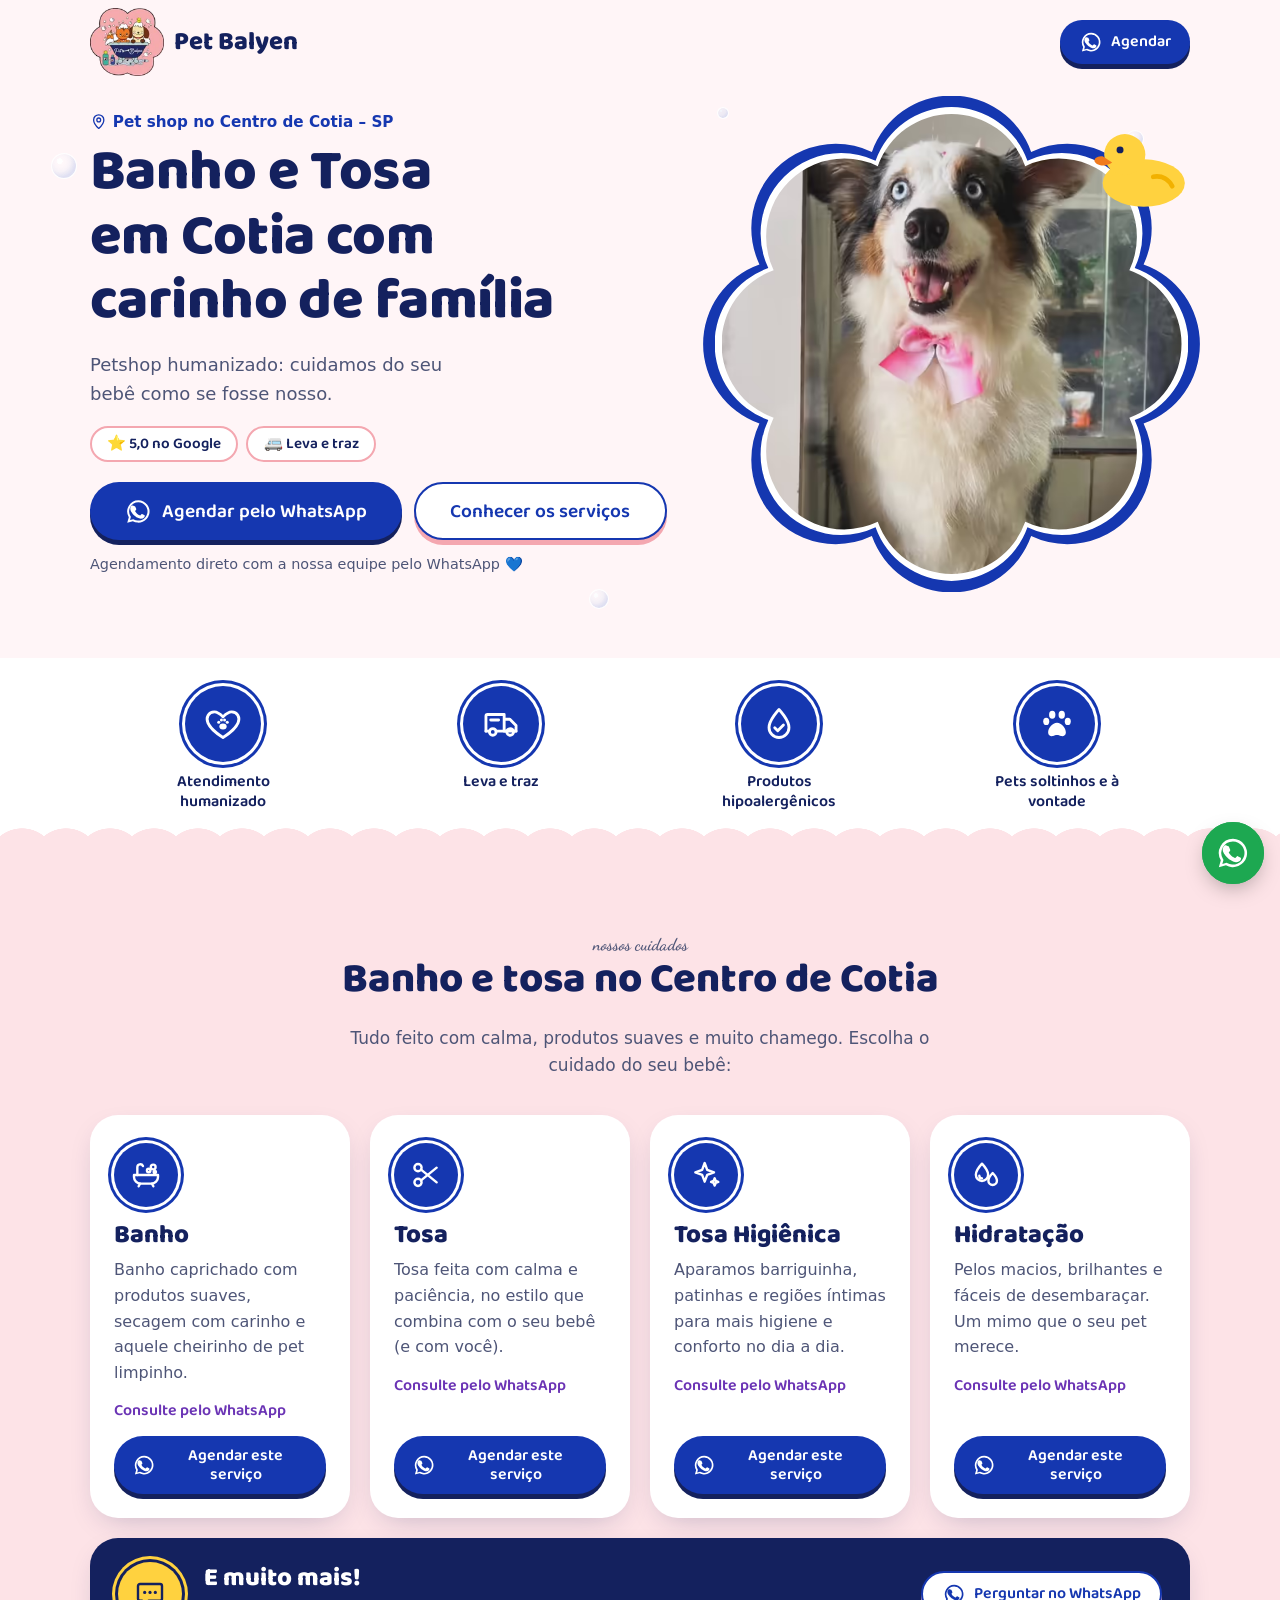
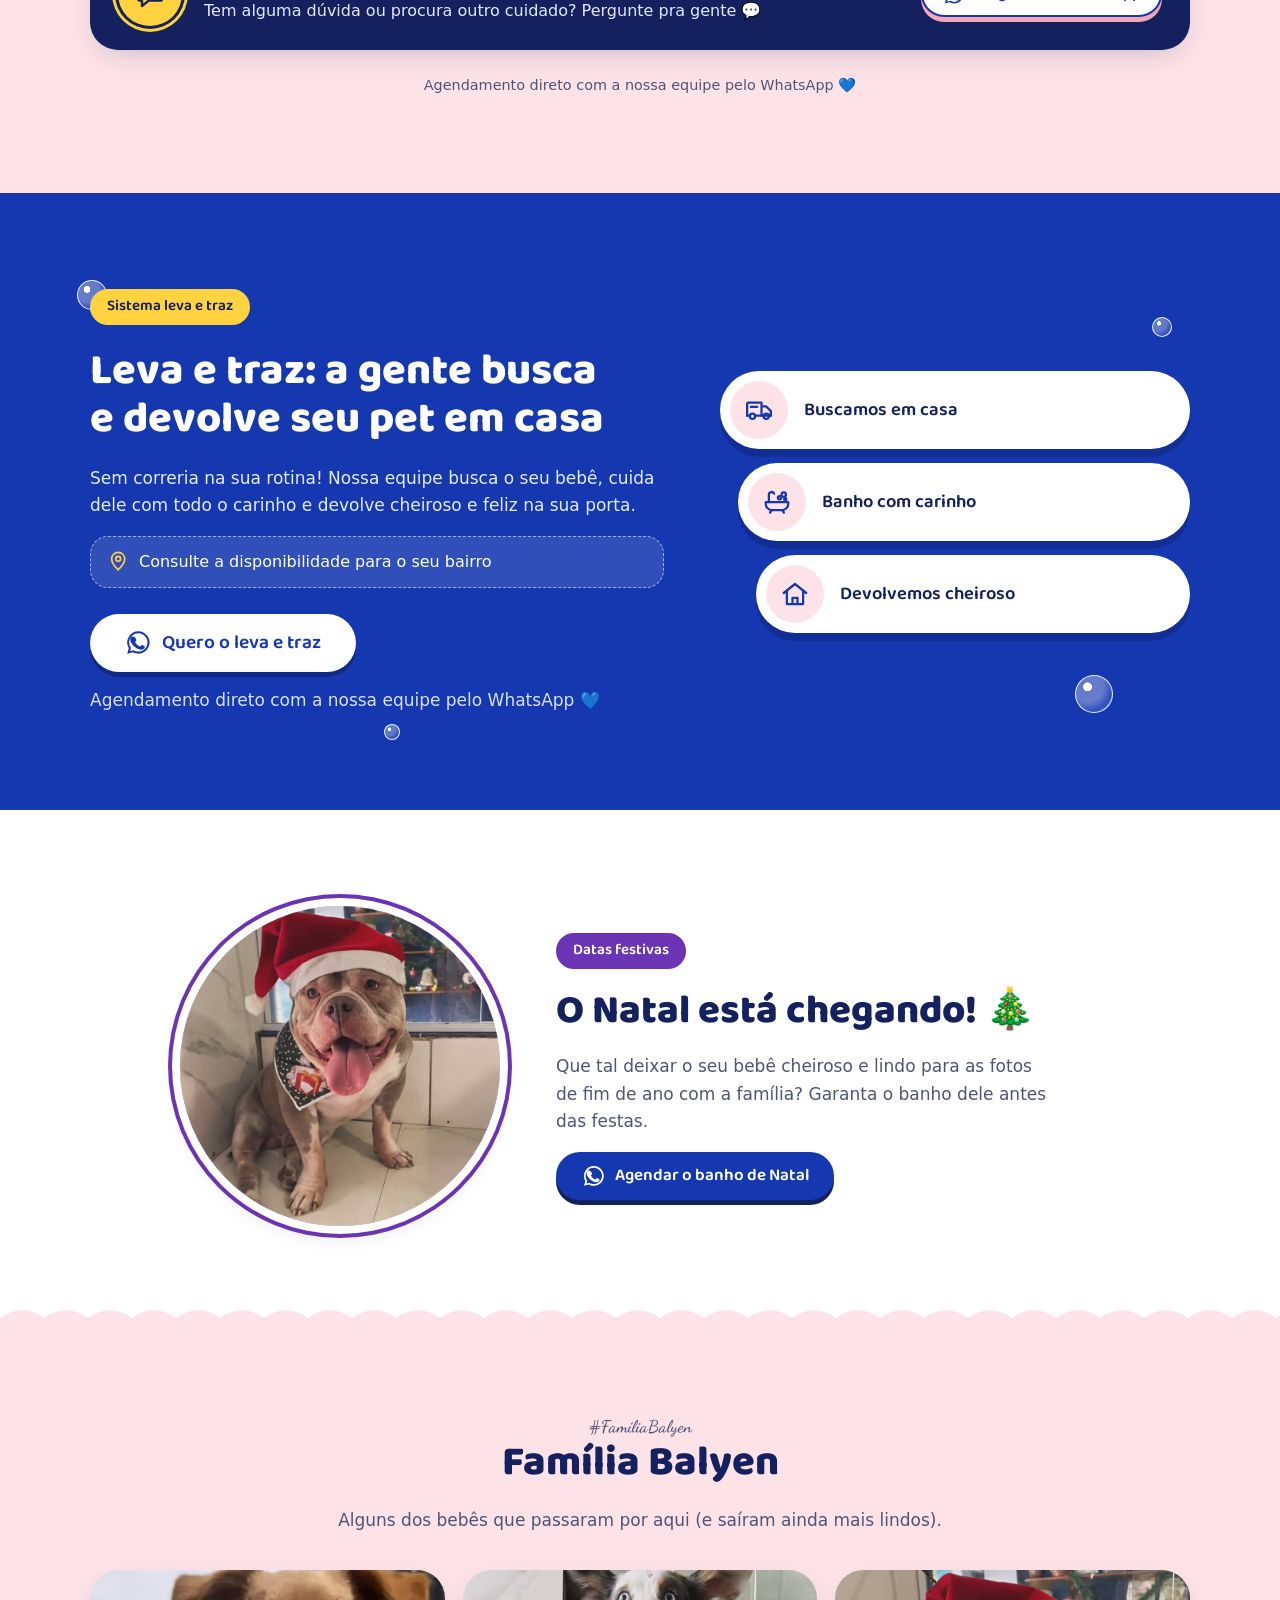
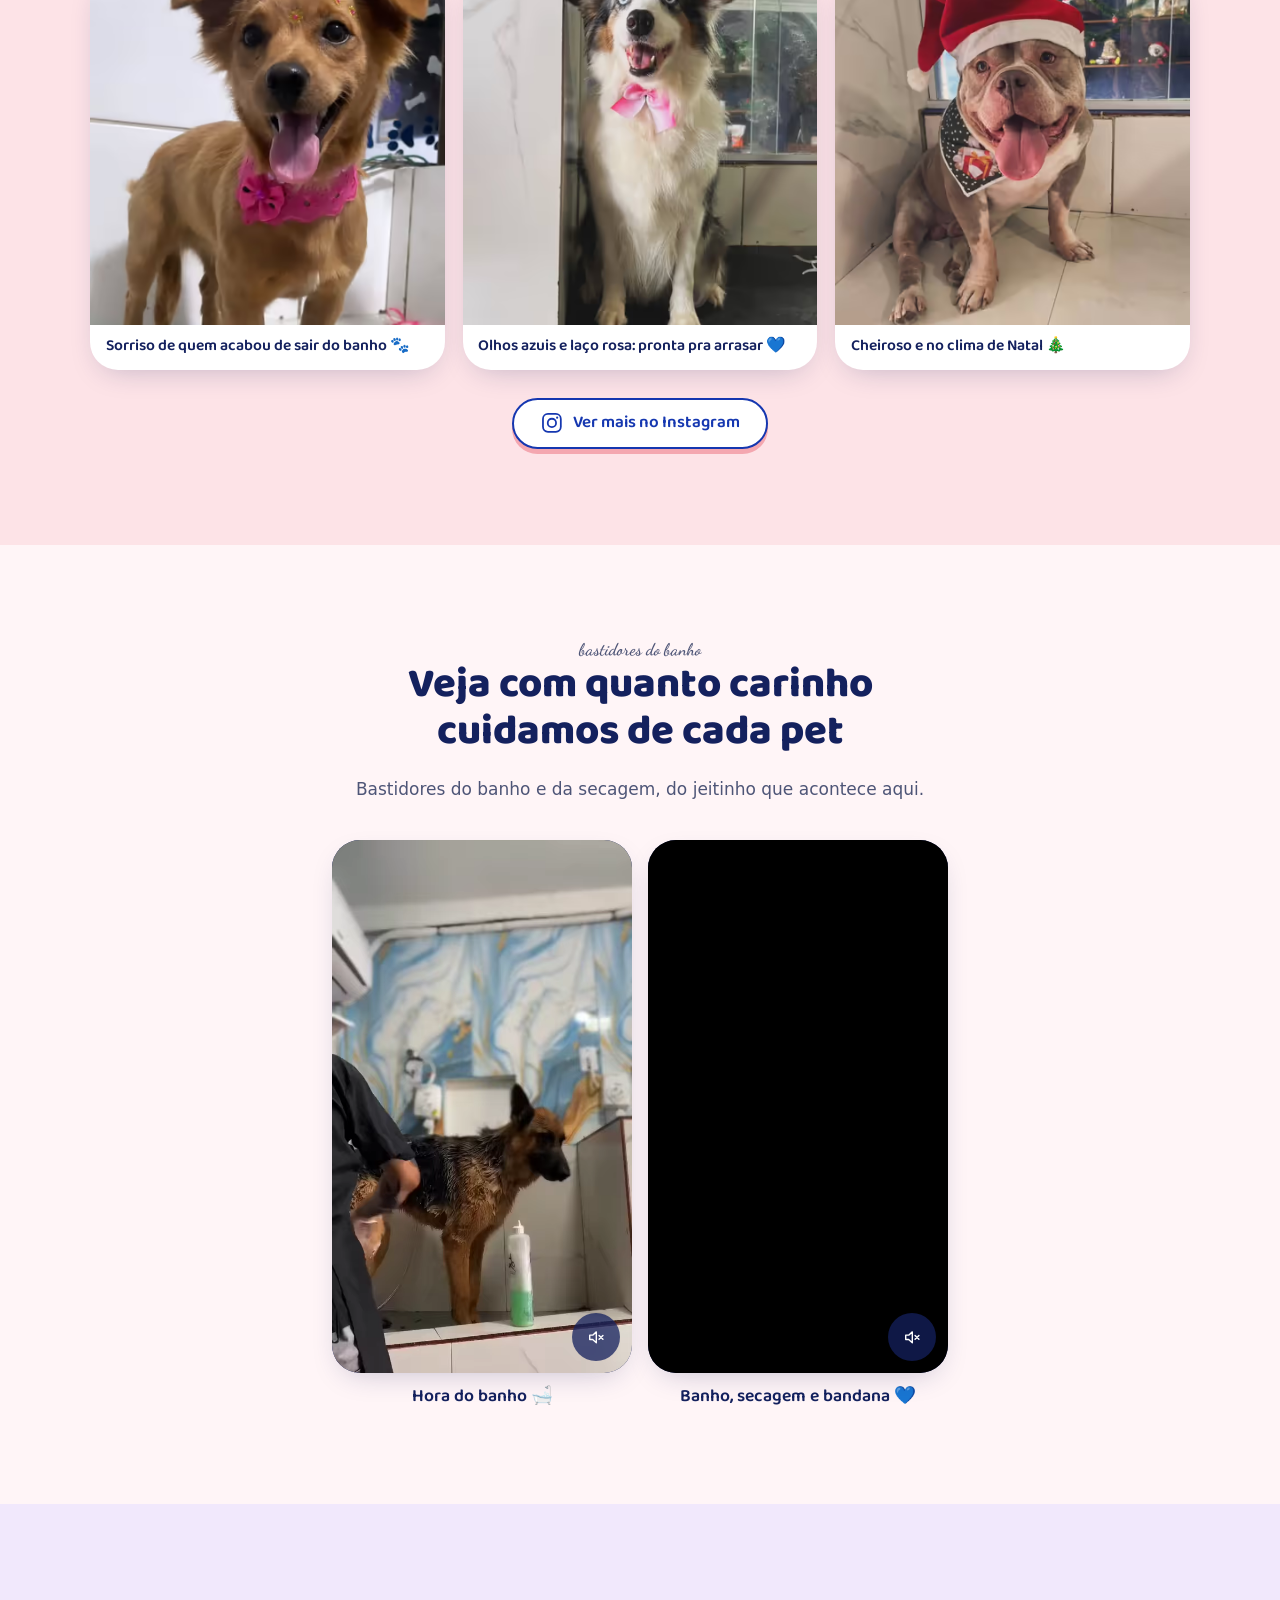
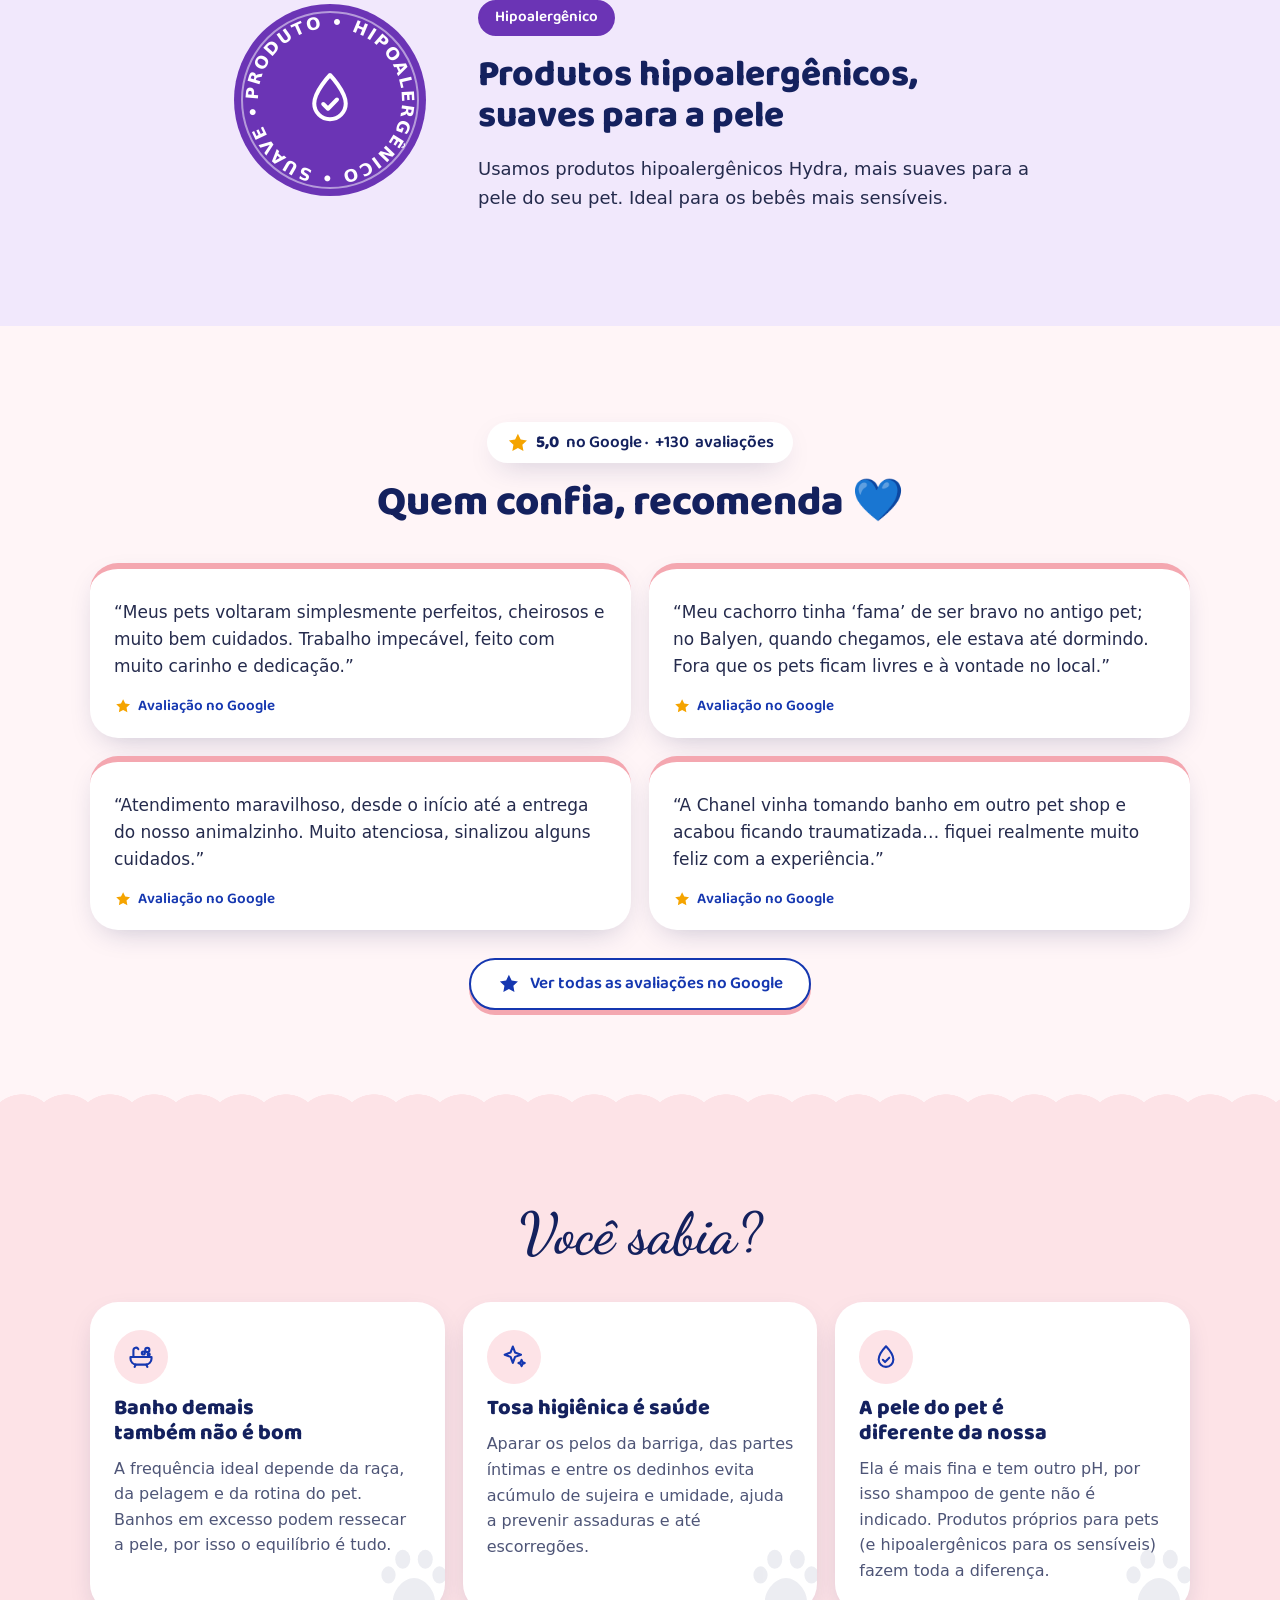
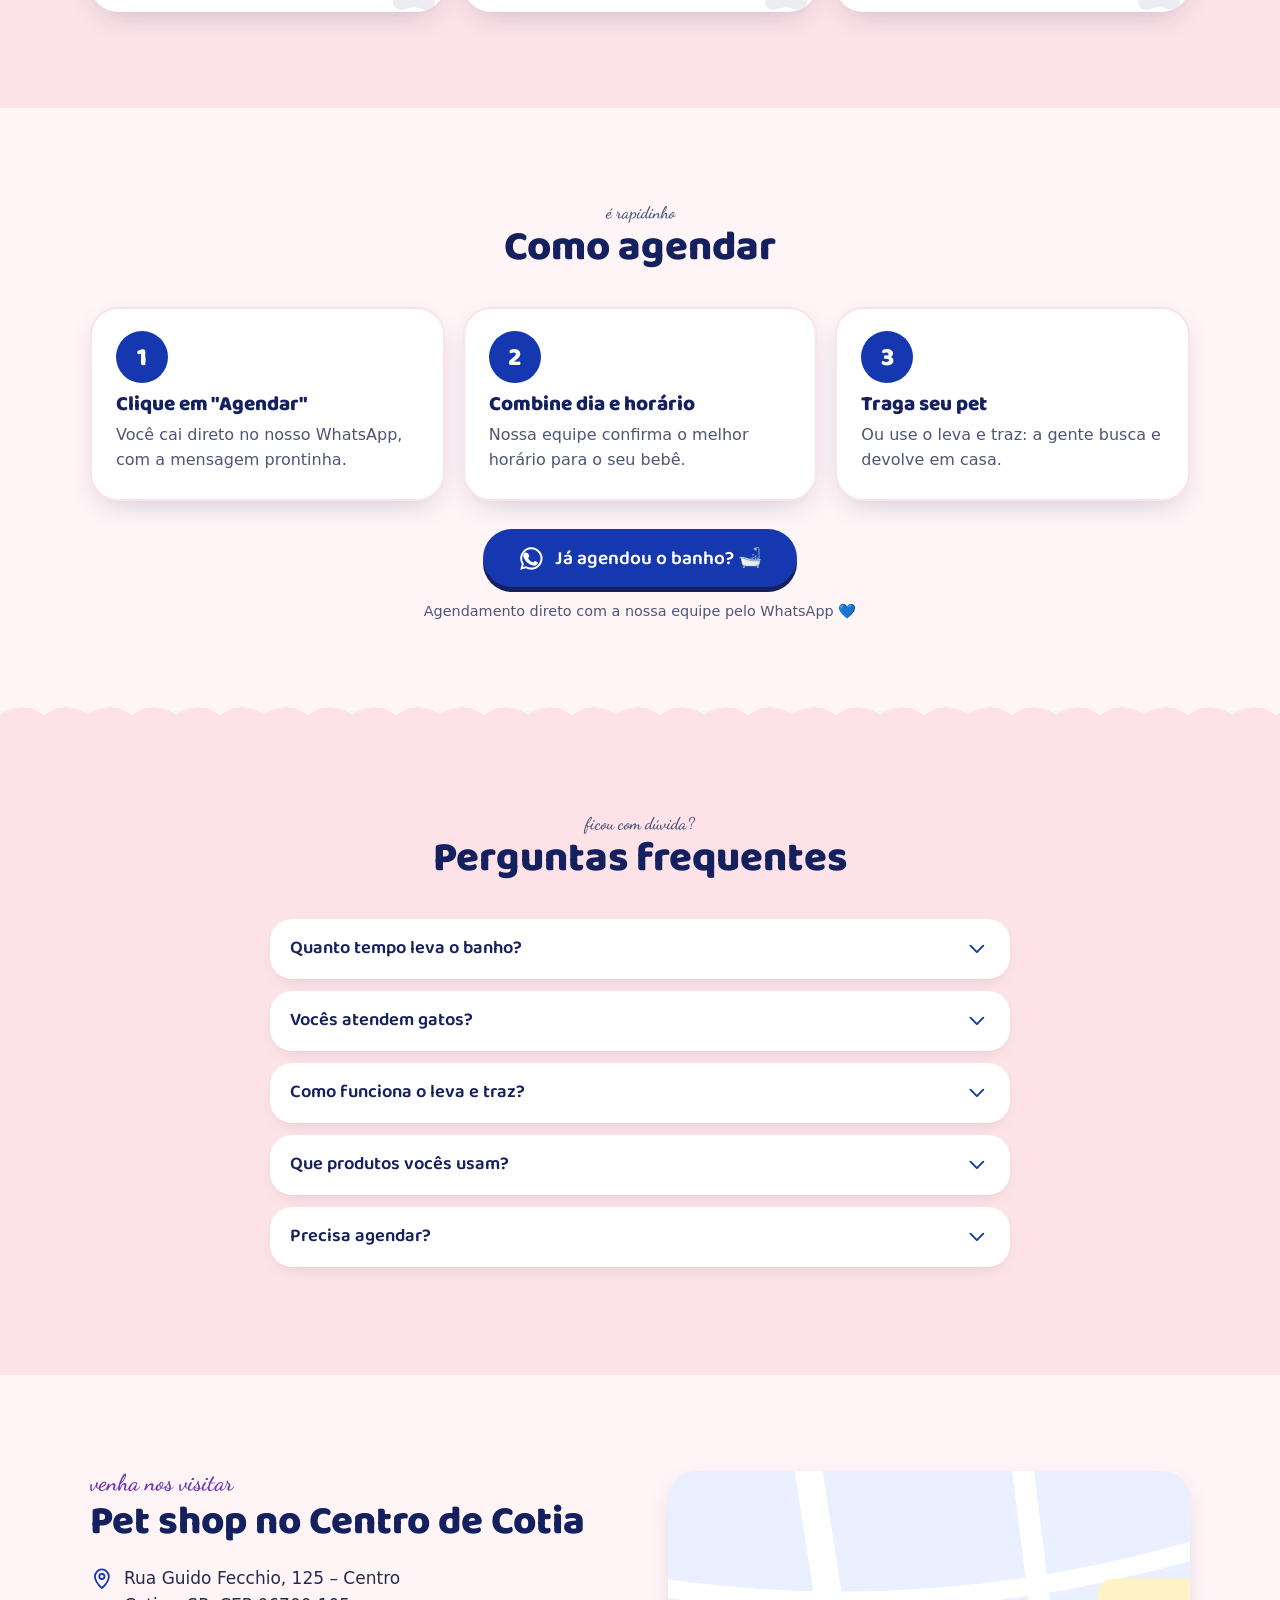
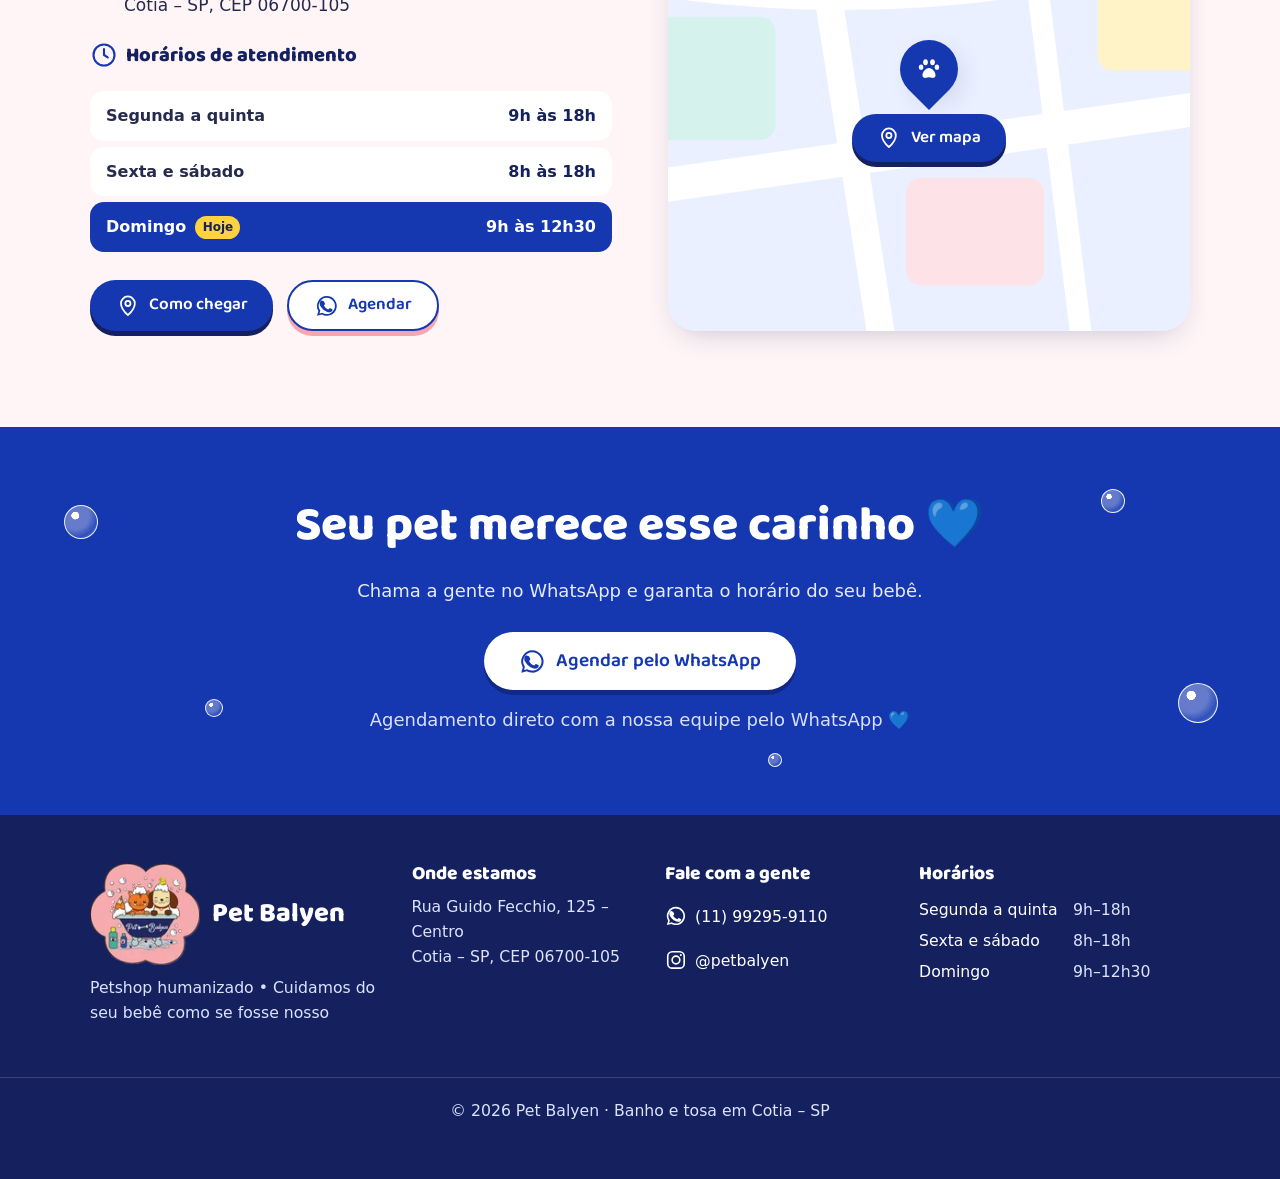
==== index.html @ 278aa8ea "Header and Footer Fix" ====
<!doctype html>
<html lang="pt-BR">
<head>
  <meta charset="utf-8">
  <meta name="viewport" content="width=device-width, initial-scale=1">
  <!-- SEO: título, descrição e URL são atualizados pelo ferramentas/pre-render.js a partir do CONFIG -->
  <title>Pet Balyen | Banho e Tosa em Cotia – SP | Leva e Traz</title>
  <meta name="description" content="Petshop humanizado no Centro de Cotia. Banho, tosa, tosa higiênica e hidratação com leva e traz. Nota 5,0 no Google. Agende pelo WhatsApp!">
  <link rel="canonical" href="https://petbalyen.pages.dev/">
  <meta name="theme-color" content="#1537B0">

  <!-- Ícones -->
  <link rel="icon" href="favicon.ico" sizes="any">
  <link rel="icon" type="image/png" sizes="32x32" href="favicon-32.png">
  <link rel="apple-touch-icon" href="apple-touch-icon.png">
  <link rel="manifest" href="site.webmanifest">

  <!-- Open Graph / Twitter (prévia ao compartilhar no WhatsApp, Instagram, Facebook) -->
  <meta property="og:type" content="website">
  <meta property="og:locale" content="pt_BR">
  <meta property="og:site_name" content="Pet Balyen">
  <meta property="og:title" content="Pet Balyen | Banho e Tosa em Cotia – SP | Leva e Traz">
  <meta property="og:description" content="Petshop humanizado no Centro de Cotia. Banho, tosa, tosa higiênica e hidratação com leva e traz. Nota 5,0 no Google. Agende pelo WhatsApp!">
  <meta property="og:url" content="https://petbalyen.pages.dev/">
  <meta property="og:image" content="https://petbalyen.pages.dev/assets/img/pet-balyen-banho-tosa-cotia-og.jpg">
  <meta property="og:image:width" content="1200">
  <meta property="og:image:height" content="630">
  <meta property="og:image:alt" content="Logo da Pet Balyen e cachorro de olhos azuis com laço rosa: banho e tosa em Cotia">
  <meta name="twitter:card" content="summary_large_image">
  <meta name="twitter:title" content="Pet Balyen | Banho e Tosa em Cotia – SP | Leva e Traz">
  <meta name="twitter:description" content="Petshop humanizado no Centro de Cotia. Banho, tosa, tosa higiênica e hidratação com leva e traz. Nota 5,0 no Google. Agende pelo WhatsApp!">
  <meta name="twitter:image" content="https://petbalyen.pages.dev/assets/img/pet-balyen-banho-tosa-cotia-og.jpg">

  <!-- Fontes auto-hospedadas (sem chamadas a terceiros). Só a do título é pré-carregada. -->
  <link rel="preload" href="assets/fonts/baloo2-800.woff2" as="font" type="font/woff2" crossorigin>

  <!-- ======================================================================
       CSS CRÍTICO (inline): tudo que aparece na primeira tela.
       O restante fica em style.css, carregado sem bloquear a página.
       ====================================================================== -->
  <style>
    @font-face{font-family:"Baloo 2";src:url(assets/fonts/baloo2-800.woff2) format("woff2");font-weight:800;font-display:swap}
    @font-face{font-family:"Baloo 2";src:url(assets/fonts/baloo2-600.woff2) format("woff2");font-weight:600;font-display:swap}
    @font-face{font-family:"Dancing Script";src:url(assets/fonts/dancing-script-600.woff2) format("woff2");font-weight:600;font-display:swap}

    /* Paleta e medidas (inspiradas no logo e no Instagram) */
    :root{
      --rosa-50:#FFF5F7;      /* fundo principal */
      --rosa-100:#FDE3E7;     /* seções suaves */
      --rosa-300:#F4A7B0;     /* rosa do logo */
      --azul:#1537B0;         /* azul royal: botões, ícones */
      --azul-escuro:#0F2A8A;
      --marinho:#14215E;      /* azul-marinho da banheira: títulos */
      --roxo:#6B34B5;         /* apoio: selos e ofertas */
      --roxo-100:#F1E8FC;
      --laranja:#F07A1E;      /* gatinho do logo */
      --amarelo:#FFD23F;      /* patinho de borracha */
      --agua:#3DB8A0;         /* frascos de shampoo */
      --branco:#fff;
      --texto:#252B4D;
      --texto-suave:#4E5577;
      --whats:#1DA851;
      --f-titulo:"Baloo 2","Trebuchet MS",system-ui,sans-serif;
      --f-mao:"Dancing Script","Segoe Script",cursive;
      --f-texto:system-ui,-apple-system,"Segoe UI",Roboto,"Helvetica Neue",Arial,sans-serif;
      --raio:28px;
      --sombra:0 10px 30px -12px rgba(20,33,94,.28);
      --foco:var(--marinho);
    }
    *,*::before,*::after{box-sizing:border-box}
    html{-webkit-text-size-adjust:100%;scroll-behavior:smooth;scroll-padding-top:84px}
    body{margin:0;background:var(--rosa-50);color:var(--texto);font:400 1rem/1.6 var(--f-texto);overflow-x:hidden}
    img,svg,video{display:block;max-width:100%}
    img{height:auto}
    h1,h2,h3{font-family:var(--f-titulo);color:var(--marinho);line-height:1.12;margin:0 0 .5em;font-weight:800;text-wrap:balance}
    p{margin:0 0 1em}
    a{color:var(--azul)}
    :focus-visible{outline:3px solid var(--foco);outline-offset:3px;border-radius:8px}
    .container{width:100%;max-width:1140px;margin-inline:auto;padding-inline:20px}
    [hidden]{display:none!important}
    .sr-only{position:absolute!important;width:1px;height:1px;padding:0;margin:-1px;overflow:hidden;clip:rect(0,0,0,0);white-space:nowrap;border:0}
    .pular{position:absolute;left:12px;top:-60px;z-index:100;background:var(--marinho);color:#fff;padding:12px 18px;border-radius:999px;font-weight:700;transition:transform .2s}
    .pular:focus{transform:translateY(72px)}
    .ico{width:1.4em;height:1.4em;flex:none;fill:none;stroke:currentColor;stroke-width:1.8;stroke-linecap:round;stroke-linejoin:round}

    /* Botões em pílula (como o "Agende já" dos posts) */
    .btn{display:inline-flex;align-items:center;justify-content:center;gap:.55em;min-height:48px;padding:.7em 1.5em;border:0;border-radius:999px;
      background:var(--azul);color:#fff;font:600 1.0625rem/1.2 var(--f-titulo);text-decoration:none;text-align:center;cursor:pointer;
      box-shadow:0 5px 0 var(--marinho);transition:transform .15s ease,box-shadow .15s ease}
    .btn:hover{transform:translateY(-2px);box-shadow:0 7px 0 var(--marinho)}
    .btn:active{transform:translateY(3px);box-shadow:0 2px 0 var(--marinho)}
    .btn--lg{min-height:58px;font-size:1.2rem;padding:.8em 1.8em}
    .btn--contorno{background:#fff;color:var(--azul);box-shadow:0 5px 0 var(--rosa-300);border:2px solid var(--azul)}
    .btn--contorno:hover{box-shadow:0 7px 0 var(--rosa-300)}
    .microtexto{font-size:.9rem;color:var(--texto-suave);margin:.9em 0 0}

    /* Cabeçalho fixo: só logo + botão (sem menu hambúrguer) */
    #topo-sentinela{position:absolute;top:0;left:0;width:1px;height:30px;pointer-events:none}
    .cabecalho{position:sticky;top:0;z-index:50;background:rgba(255,245,247,.92);-webkit-backdrop-filter:blur(8px);backdrop-filter:blur(8px);transition:box-shadow .25s}
    .cabecalho .container{display:flex;align-items:center;justify-content:space-between;height:72px}
    .cabecalho-logo{display:flex;align-items:center;gap:10px;text-decoration:none;border-radius:12px}
    .marca-nome{font:800 1.6rem/1 var(--f-titulo);color:var(--marinho);white-space:nowrap}
    @media (max-width:380px){.cabecalho .marca-nome{font-size:1.3rem}}
    .cabecalho-logo img{width:62px;height:auto;transform-origin:left center;transition:transform .25s}
    .cabecalho .btn{min-height:44px;padding:.5em 1.2em;font-size:1rem}
    .cabecalho.is-compacto{box-shadow:0 6px 20px -10px rgba(20,33,94,.35)}
    .cabecalho.is-compacto .cabecalho-logo img{transform:scale(.8)}

    /* Hero */
    .hero{position:relative;overflow:hidden;padding:4px 0 48px}
    .hero-grid{position:relative;display:grid;gap:12px;align-items:center}
    .hero-foto{order:-1;position:relative;width:min(60vw,250px);margin:6px auto 4px;aspect-ratio:1}
    .hero-foto::before{content:"";position:absolute;inset:-4%;background:var(--azul);clip-path:url(#nuvem)}
    .hero-foto::after{content:"";position:absolute;inset:-1.5%;background:#fff;clip-path:url(#nuvem)}
    .hero-foto picture{position:relative;z-index:1;display:block;width:100%;height:100%}
    .hero-foto img{width:100%;height:100%;object-fit:cover;clip-path:url(#nuvem)}
    .hero-pato{position:absolute;z-index:2;width:22%;right:-2%;top:2%;animation:boiar 4s ease-in-out infinite}
    .hero-local{display:inline-flex;align-items:center;gap:.35em;font-weight:600;color:var(--azul);font-size:.95rem;margin:0 0 .4em}
    .hero-local .ico{width:1.15em;height:1.15em}
    .hero h1{font-size:clamp(1.95rem,7.4vw,3.6rem);margin-bottom:.3em;letter-spacing:-.01em}
    .hero h1 em{font-style:normal;color:var(--azul)}
    .hero-sub{font-size:1.125rem;color:var(--texto-suave);max-width:34ch}
    .selos{display:flex;flex-wrap:wrap;gap:8px;list-style:none;margin:0 0 20px;padding:0}
    .selo{display:inline-flex;align-items:center;gap:.4em;background:#fff;border:2px solid var(--rosa-300);color:var(--marinho);font:600 .95rem/1 var(--f-titulo);padding:.55em 1em;border-radius:999px}
    .hero-ctas{display:flex;flex-wrap:wrap;gap:14px 12px}
    .hero-ctas .btn{flex:1 1 230px}

    /* Bolhas de sabão decorativas */
    .bolhas{position:absolute;inset:0;pointer-events:none;overflow:hidden}
    .bolhas span{position:absolute;left:var(--x);top:var(--y);width:var(--t);aspect-ratio:1;border-radius:50%;
      background:radial-gradient(circle at 32% 30%,#fff 0 12%,rgba(255,255,255,.35) 13% 45%,rgba(180,210,255,.18) 70%,rgba(255,255,255,.55) 100%);
      border:1.5px solid rgba(255,255,255,.9);box-shadow:inset -3px -4px 8px rgba(21,55,176,.10);
      animation:boiar var(--d,7s) ease-in-out infinite;animation-delay:var(--a,0s)}
    @keyframes boiar{0%,100%{transform:translateY(0)}50%{transform:translateY(-14px)}}

    /* Faixa de diferenciais (círculos azuis como os destaques do Instagram) */
    .difs{background:#fff;padding:28px 0}
    .difs ul{display:grid;grid-template-columns:repeat(2,1fr);gap:22px 12px;list-style:none;margin:0;padding:0}
    .dif{display:flex;flex-direction:column;align-items:center;text-align:center;gap:10px}
    .dif-ico{display:grid;place-items:center;width:76px;height:76px;border-radius:50%;background:var(--azul);color:#fff;
      box-shadow:0 0 0 3px #fff,0 0 0 6px var(--azul)}
    .dif-ico .ico{width:38px;height:38px}
    .dif-txt{font:600 1rem/1.25 var(--f-titulo);color:var(--marinho);max-width:15ch}

    /* Botão flutuante do WhatsApp */
    .whats-flutuante{position:fixed;right:16px;bottom:16px;z-index:60;display:grid;place-items:center;width:62px;height:62px;border-radius:50%;
      background:var(--whats);color:#fff;box-shadow:0 8px 22px -6px rgba(0,0,0,.35);text-decoration:none;animation:bolha 2.8s ease-in-out infinite}
    .whats-flutuante::before{content:"";position:absolute;inset:0;border-radius:50%;border:3px solid var(--whats);animation:onda 2.8s ease-out infinite}
    .whats-flutuante .ico{width:34px;height:34px}
    @keyframes bolha{0%,100%{transform:scale(1)}50%{transform:scale(1.07)}}
    @keyframes onda{0%{transform:scale(1);opacity:.7}80%,100%{transform:scale(1.55);opacity:0}}

    @media (min-width:600px){.difs ul{grid-template-columns:repeat(4,1fr)}}
    @media (min-width:900px){
      .cabecalho .container{height:84px}
      .cabecalho-logo img{width:74px}
      .hero{padding:24px 0 80px}
      .hero-grid{grid-template-columns:1.1fr .9fr;gap:40px}
      .hero-foto{order:0;width:min(100%,460px)}
      .hero-ctas .btn{flex:0 0 auto}
    }
    @media (prefers-reduced-motion:reduce){
      *,*::before,*::after{animation:none!important;transition:none!important;scroll-behavior:auto!important}
    }
  </style>
  <!-- Resto do CSS sem bloquear a renderização -->
  <link rel="preload" href="style.css" as="style" onload="this.onload=null;this.rel='stylesheet'">
  <noscript><link rel="stylesheet" href="style.css"></noscript>
  <script src="script.js" defer></script>

  <!-- Dados estruturados (gerados a partir do CONFIG pelo ferramentas/pre-render.js) -->
  <script type="application/ld+json" id="dados-estruturados">
{
  "@context": "https://schema.org",
  "@type": "PetStore",
  "@id": "https://petbalyen.pages.dev/#petshop",
  "name": "Pet Balyen",
  "description": "Petshop humanizado no Centro de Cotia. Banho, tosa, tosa higiênica e hidratação com leva e traz. Nota 5,0 no Google. Agende pelo WhatsApp!",
  "url": "https://petbalyen.pages.dev/",
  "telephone": "+5511992959110",
  "image": "https://petbalyen.pages.dev/assets/img/pet-balyen-banho-tosa-cotia-og.jpg",
  "logo": "https://petbalyen.pages.dev/assets/img/pet-balyen-logo-512.png",
  "priceRange": "$$",
  "address": {
    "@type": "PostalAddress",
    "streetAddress": "Rua Guido Fecchio, 125",
    "addressLocality": "Cotia",
    "addressRegion": "SP",
    "postalCode": "06700-105",
    "addressCountry": "BR"
  },
  "geo": {
    "@type": "GeoCoordinates",
    "latitude": -23.60398,
    "longitude": -46.93222
  },
  "openingHoursSpecification": [
    {
      "@type": "OpeningHoursSpecification",
      "dayOfWeek": [
        "Monday",
        "Tuesday",
        "Wednesday",
        "Thursday"
      ],
      "opens": "09:00",
      "closes": "18:00"
    },
    {
      "@type": "OpeningHoursSpecification",
      "dayOfWeek": [
        "Friday",
        "Saturday"
      ],
      "opens": "08:00",
      "closes": "18:00"
    },
    {
      "@type": "OpeningHoursSpecification",
      "dayOfWeek": [
        "Sunday"
      ],
      "opens": "09:00",
      "closes": "12:30"
    }
  ],
  "sameAs": [
    "https://www.instagram.com/petbalyen/"
  ],
  "hasMap": "https://www.google.com/maps/search/?api=1&query=Pet+Balyen+Cotia"
}
  </script>
</head>
<body>
  <div id="topo-sentinela" aria-hidden="true"></div>
  <a class="pular" href="#conteudo">Pular para o conteúdo</a>

  <!-- ==================================================================
       ÍCONES SVG (sprite) — usados com <svg><use href="#i-nome"></svg>
       ================================================================== -->
  <svg width="0" height="0" style="position:absolute" aria-hidden="true" focusable="false">
    <defs>
      <!-- Formato de "nuvem" inspirado no contorno do logo -->
      <clipPath id="nuvem" clipPathUnits="objectBoundingBox">
        <circle cx=".5" cy=".5" r=".36"/>
        <circle cx=".83" cy=".5" r=".17"/><circle cx=".733" cy=".733" r=".17"/>
        <circle cx=".5" cy=".83" r=".17"/><circle cx=".267" cy=".733" r=".17"/>
        <circle cx=".17" cy=".5" r=".17"/><circle cx=".267" cy=".267" r=".17"/>
        <circle cx=".5" cy=".17" r=".17"/><circle cx=".733" cy=".267" r=".17"/>
      </clipPath>
    </defs>
    <symbol id="i-whats" viewBox="0 0 24 24"><path fill="currentColor" stroke="none" d="M12 2a10 10 0 0 0-8.6 15.1L2 22l5-1.3A10 10 0 1 0 12 2zm0 1.8a8.2 8.2 0 1 1-4.2 15.3l-.3-.2-3 .8.8-2.9-.2-.3A8.2 8.2 0 0 1 12 3.8z"/><path fill="currentColor" stroke="none" d="M8.6 7.3c.2 0 .4 0 .6.5l.8 1.9c.1.2.1.4 0 .6l-.4.6-.4.4c-.1.2-.3.3-.1.6.2.3.8 1.3 1.7 2.1 1.2 1 2.1 1.3 2.4 1.5.3.1.5.1.6-.1l.9-1c.2-.3.4-.2.6-.1l1.8.9c.3.1.5.2.5.3.1.2.1.8-.2 1.5-.3.7-1.6 1.4-2.2 1.4-.6.1-1.1.3-3.8-.8-3.2-1.3-5.2-4.5-5.4-4.7-.2-.2-1.3-1.7-1.3-3.3 0-1.5.8-2.3 1.1-2.6.3-.3.6-.4.8-.4h.4z"/></symbol>
    <symbol id="i-coracao" viewBox="0 0 24 24"><path d="M12 20.5s-7.6-4.6-9.5-9.2C1 7.8 3 4.3 6.5 4.3c2.2 0 3.7 1.3 5.5 3.2 1.8-1.9 3.3-3.2 5.5-3.2 3.5 0 5.5 3.5 4 7-1.9 4.6-9.5 9.2-9.5 9.2z"/><g fill="currentColor" stroke="none"><ellipse cx="12" cy="13.6" rx="2.3" ry="1.9"/><circle cx="9.3" cy="10.9" r=".95"/><circle cx="11" cy="9.4" r=".95"/><circle cx="13" cy="9.4" r=".95"/><circle cx="14.7" cy="10.9" r=".95"/></g></symbol>
    <symbol id="i-van" viewBox="0 0 24 24"><path d="M2.5 16.5V7a1 1 0 0 1 1-1H14v10.5M14 9h3.6l3.9 3.9v3.6H14"/><path d="M2.5 16.5h2M9 16.5h6.5M20 16.5h1.5"/><circle cx="6.8" cy="17" r="2.1"/><circle cx="17.8" cy="17" r="2.1"/><path d="M5.5 9.5h5"/></symbol>
    <symbol id="i-gota" viewBox="0 0 24 24"><path d="M12 2.8s6.3 6.6 6.3 11.4a6.3 6.3 0 0 1-12.6 0C5.7 9.4 12 2.8 12 2.8z"/><path d="M9.3 14.4l1.9 1.9 3.6-3.7"/></symbol>
    <symbol id="i-pata" viewBox="0 0 24 24"><g fill="currentColor" stroke="none"><path d="M12 11.2c2.9 0 5.6 3.4 5.6 6.1 0 1.9-1.6 2.6-3 2.3-1-.2-1.7-.6-2.6-.6s-1.6.4-2.6.6c-1.4.3-3-.4-3-2.3 0-2.7 2.7-6.1 5.6-6.1z"/><ellipse cx="5.2" cy="10.4" rx="1.9" ry="2.3"/><ellipse cx="9" cy="6.2" rx="2" ry="2.5"/><ellipse cx="15" cy="6.2" rx="2" ry="2.5"/><ellipse cx="18.8" cy="10.4" rx="1.9" ry="2.3"/></g></symbol>
    <symbol id="i-banho" viewBox="0 0 24 24"><path d="M3 12h18v1.5a5 5 0 0 1-5 5H8a5 5 0 0 1-5-5V12z"/><path d="M7.5 18.5l-1 2M16.5 18.5l1 2M5.5 12V6.2a2.2 2.2 0 0 1 4.2-.9"/><circle cx="14" cy="8.6" r="1.3"/><circle cx="17.4" cy="6" r="1.8"/><circle cx="18.6" cy="9.8" r=".9"/></symbol>
    <symbol id="i-tesoura" viewBox="0 0 24 24"><circle cx="6" cy="6.5" r="2.7"/><circle cx="6" cy="17.5" r="2.7"/><path d="M8.3 8L20 17.5M8.3 16L20 6.5"/></symbol>
    <symbol id="i-higienica" viewBox="0 0 24 24"><path d="M11 3l1.9 5.1L18 10l-5.1 1.9L11 17l-1.9-5.1L4 10l5.1-1.9z"/><path d="M18.5 14.5l.8 1.9 1.9.8-1.9.8-.8 1.9-.8-1.9-1.9-.8 1.9-.8z"/></symbol>
    <symbol id="i-hidratacao" viewBox="0 0 24 24"><path d="M9 3.5s4.6 4.9 4.6 8.4a4.6 4.6 0 0 1-9.2 0C4.4 8.4 9 3.5 9 3.5z"/><path d="M17 10.5s3.2 3.4 3.2 5.8a3.2 3.2 0 0 1-6.4 0c0-2.4 3.2-5.8 3.2-5.8z"/><path d="M7 12.5a2 2 0 0 0 2 2"/></symbol>
    <symbol id="i-chat" viewBox="0 0 24 24"><path d="M4.5 4.5h15a1.5 1.5 0 0 1 1.5 1.5v9.5a1.5 1.5 0 0 1-1.5 1.5H11l-5 4v-4H4.5A1.5 1.5 0 0 1 3 15.5V6a1.5 1.5 0 0 1 1.5-1.5z"/><g fill="currentColor" stroke="none"><circle cx="8" cy="10.8" r="1.2"/><circle cx="12" cy="10.8" r="1.2"/><circle cx="16" cy="10.8" r="1.2"/></g></symbol>
    <symbol id="i-estrela" viewBox="0 0 24 24"><path fill="currentColor" stroke="none" d="M12 2.8l2.8 5.8 6.3.9-4.6 4.4 1.1 6.3L12 17.2l-5.6 3 1.1-6.3L2.9 9.5l6.3-.9z"/></symbol>
    <symbol id="i-pin" viewBox="0 0 24 24"><path d="M12 21.2s-7-6.2-7-11.7a7 7 0 0 1 14 0c0 5.5-7 11.7-7 11.7z"/><circle cx="12" cy="9.5" r="2.6"/></symbol>
    <symbol id="i-relogio" viewBox="0 0 24 24"><circle cx="12" cy="12" r="9"/><path d="M12 7v5l3.2 2"/></symbol>
    <symbol id="i-insta" viewBox="0 0 24 24"><rect x="3" y="3" width="18" height="18" rx="5"/><circle cx="12" cy="12" r="4.2"/><circle cx="17.3" cy="6.7" r="1.1" fill="currentColor" stroke="none"/></symbol>
    <symbol id="i-som" viewBox="0 0 24 24"><path d="M3.5 9.2h3.8L12 5v14l-4.7-4.2H3.5z"/><path d="M15.5 8.8a4.6 4.6 0 0 1 0 6.4M18.3 6a8.6 8.6 0 0 1 0 12"/></symbol>
    <symbol id="i-mudo" viewBox="0 0 24 24"><path d="M3.5 9.2h3.8L12 5v14l-4.7-4.2H3.5z"/><path d="M15.5 9.5l5 5M20.5 9.5l-5 5"/></symbol>
    <symbol id="i-seta" viewBox="0 0 24 24"><path d="M6 9l6 6 6-6"/></symbol>
    <symbol id="i-presente" viewBox="0 0 24 24"><path d="M4.5 11.5h15V20a1 1 0 0 1-1 1h-13a1 1 0 0 1-1-1z"/><rect x="3" y="7.5" width="18" height="4" rx="1"/><path d="M12 7.5V21M12 7.5C10.8 4.6 7.4 4 7.2 6c-.2 1.6 2.3 1.5 4.8 1.5zm0 0c1.2-2.9 4.6-3.5 4.8-1.5.2 1.6-2.3 1.5-4.8 1.5z"/></symbol>
    <symbol id="i-casa" viewBox="0 0 24 24"><path d="M3 11.2L12 4l9 7.2M5.5 9.5V20h13V9.5M10 20v-5h4v5"/></symbol>
    <symbol id="i-osso" viewBox="0 0 24 24"><path d="M8 9.5l7.5 5" stroke-width="3.6"/><g fill="currentColor" stroke="none"><circle cx="5.6" cy="9.2" r="2.3"/><circle cx="7.9" cy="6" r="2.3"/><circle cx="16.1" cy="18" r="2.3"/><circle cx="18.4" cy="14.8" r="2.3"/></g></symbol>
    <symbol id="i-check" viewBox="0 0 24 24"><path d="M5 12.5l4.5 4.5L19 7.5"/></symbol>
  </svg>

  <!-- ==================================================================
       1. CABEÇALHO
       ================================================================== -->
  <header class="cabecalho">
    <div class="container">
      <a class="cabecalho-logo" href="#topo" aria-label="Pet Balyen, voltar ao início">
        <img src="assets/img/pet-balyen-logo-120.webp" srcset="assets/img/pet-balyen-logo-120.webp 120w, assets/img/pet-balyen-logo-240.webp 240w" sizes="74px" width="120" height="111" alt=""><span class="marca-nome" data-c="loja.nome">Pet Balyen</span>
      </a>
      <a class="btn" href="https://api.whatsapp.com/send?phone=5511992959110&amp;text=Ol%C3%A1!%20Vi%20o%20site%20e%20quero%20agendar%20um%20hor%C3%A1rio%20para%20o%20meu%20pet%20%F0%9F%90%BE" data-wa="padrao" target="_blank" rel="noopener">
        <svg class="ico" aria-hidden="true"><use href="#i-whats"></use></svg><span data-c="textos.agendarTopo">Agendar</span>
      </a>
    </div>
  </header>

  <main id="conteudo">
    <!-- ==================================================================
         2. HERO
         ================================================================== -->
    <section class="hero" id="topo" aria-labelledby="hero-titulo">
      <div class="bolhas" aria-hidden="true">
        <span style="--x:4%;--y:12%;--t:26px;--d:6s"></span>
        <span style="--x:88%;--y:8%;--t:18px;--d:7s;--a:-2s"></span>
        <span style="--x:80%;--y:62%;--t:34px;--d:8s;--a:-1s"></span>
        <span style="--x:46%;--y:88%;--t:20px;--d:6.5s;--a:-3s"></span>
        <span style="--x:12%;--y:70%;--t:14px;--d:5.5s"></span>
        <span style="--x:56%;--y:4%;--t:12px;--d:6s;--a:-4s"></span>
      </div>
      <div class="container hero-grid">
        <div class="hero-txt">
          <p class="hero-local"><svg class="ico" aria-hidden="true"><use href="#i-pin"></use></svg>Pet shop no Centro de Cotia – SP</p>
          <h1 id="hero-titulo" data-c="textos.heroTitulo">Banho e Tosa em Cotia com carinho de família</h1>
          <p class="hero-sub" data-c="textos.heroSubtitulo">Petshop humanizado: cuidamos do seu bebê como se fosse nosso.</p>
          <ul class="selos">
            <li class="selo" data-c="textos.heroSeloNota">⭐ 5,0 no Google</li>
            <li class="selo" data-c="textos.heroSeloLevaTraz">🚐 Leva e traz</li>
          </ul>
          <div class="hero-ctas">
            <a class="btn btn--lg" href="https://api.whatsapp.com/send?phone=5511992959110&amp;text=Ol%C3%A1!%20Vi%20o%20site%20e%20quero%20agendar%20um%20hor%C3%A1rio%20para%20o%20meu%20pet%20%F0%9F%90%BE" data-wa="padrao" target="_blank" rel="noopener">
              <svg class="ico" aria-hidden="true"><use href="#i-whats"></use></svg><span data-c="textos.heroCta">Agendar pelo WhatsApp</span>
            </a>
            <a class="btn btn--lg btn--contorno" href="#servicos"><span data-c="textos.heroCta2">Conhecer os serviços</span></a>
          </div>
          <p class="microtexto" data-c="textos.microtexto">Agendamento direto com a nossa equipe pelo WhatsApp 💙</p>
        </div>

        <figure class="hero-foto">
          <picture>
            <source type="image/avif" srcset="assets/img/banho-tosa-cotia-pet-balyen-cachorro-olhos-azuis-360.avif 360w, assets/img/banho-tosa-cotia-pet-balyen-cachorro-olhos-azuis-560.avif 560w, assets/img/banho-tosa-cotia-pet-balyen-cachorro-olhos-azuis-760.avif 760w" sizes="(min-width: 900px) 460px, 60vw">
            <source type="image/webp" srcset="assets/img/banho-tosa-cotia-pet-balyen-cachorro-olhos-azuis-360.webp 360w, assets/img/banho-tosa-cotia-pet-balyen-cachorro-olhos-azuis-560.webp 560w, assets/img/banho-tosa-cotia-pet-balyen-cachorro-olhos-azuis-760.webp 760w" sizes="(min-width: 900px) 460px, 60vw">
            <img src="assets/img/banho-tosa-cotia-pet-balyen-cachorro-olhos-azuis-560.webp" width="760" height="760" fetchpriority="high" decoding="async"
                 alt="Cachorro de olhos azuis com laço rosa após o banho na Pet Balyen, em Cotia">
          </picture>
          <!-- Patinho de borracha (como no logo) -->
          <svg class="hero-pato" viewBox="0 0 64 56" aria-hidden="true">
            <ellipse cx="34" cy="38" rx="26" ry="15" fill="#FFD23F"/>
            <circle cx="22" cy="20" r="13" fill="#FFD23F"/>
            <path d="M8 21c-6 0-7 4-2 5.5 3 .9 6 0 8-1.5z" fill="#F07A1E"/>
            <circle cx="19" cy="17" r="2.2" fill="#14215E"/>
            <path d="M40 34c6-1 10 2 12 6" stroke="#F2B100" stroke-width="3" fill="none" stroke-linecap="round"/>
          </svg>
        </figure>
      </div>
    </section>

    <!-- ==================================================================
         3. FAIXA DE DIFERENCIAIS
         ================================================================== -->
    <section class="difs" aria-label="Nossos diferenciais">
      <div class="container">
        <ul data-render="diferenciais" data-v="2rxwk7"><!--r--><li class="dif"><span class="dif-ico"><svg class="ico" aria-hidden="true" focusable="false"><use href="#i-coracao"></use></svg></span><span class="dif-txt">Atendimento humanizado</span></li><li class="dif"><span class="dif-ico"><svg class="ico" aria-hidden="true" focusable="false"><use href="#i-van"></use></svg></span><span class="dif-txt">Leva e traz</span></li><li class="dif"><span class="dif-ico"><svg class="ico" aria-hidden="true" focusable="false"><use href="#i-gota"></use></svg></span><span class="dif-txt">Produtos hipoalergênicos</span></li><li class="dif"><span class="dif-ico"><svg class="ico" aria-hidden="true" focusable="false"><use href="#i-pata"></use></svg></span><span class="dif-txt">Pets soltinhos e à vontade</span></li><!--/r--></ul>
      </div>
    </section>

    <!-- ==================================================================
         4. SERVIÇOS
         ================================================================== -->
    <section class="secao secao--rosa borda-nuvem" id="servicos" aria-labelledby="servicos-titulo">
      <div class="container">
        <header class="secao-topo">
          <p class="mao">nossos cuidados</p>
          <h2 id="servicos-titulo" data-c="textos.servicosTitulo">Banho e tosa no Centro de Cotia</h2>
          <p data-c="textos.servicosSubtitulo">Tudo feito com calma, produtos suaves e muito chamego. Escolha o cuidado do seu bebê:</p>
        </header>
        <ul class="cards" data-render="servicos" data-v="1d1aaw8"><!--r--><li class="card"><span class="card-ico"><svg class="ico" aria-hidden="true" focusable="false"><use href="#i-banho"></use></svg></span><h3>Banho</h3><p>Banho caprichado com produtos suaves, secagem com carinho e aquele cheirinho de pet limpinho.</p><p class="card-preco card-preco--consulta">Consulte pelo WhatsApp</p><a class="btn btn--sm" href="https://api.whatsapp.com/send?phone=5511992959110&amp;text=Ol%C3%A1!%20Vi%20o%20site%20e%20quero%20agendar%20Banho%20para%20o%20meu%20pet%20%F0%9F%90%BE" target="_blank" rel="noopener" aria-label="Agendar este serviço: Banho"><svg class="ico" aria-hidden="true" focusable="false"><use href="#i-whats"></use></svg>Agendar este serviço</a></li><li class="card"><span class="card-ico"><svg class="ico" aria-hidden="true" focusable="false"><use href="#i-tesoura"></use></svg></span><h3>Tosa</h3><p>Tosa feita com calma e paciência, no estilo que combina com o seu bebê (e com você).</p><p class="card-preco card-preco--consulta">Consulte pelo WhatsApp</p><a class="btn btn--sm" href="https://api.whatsapp.com/send?phone=5511992959110&amp;text=Ol%C3%A1!%20Vi%20o%20site%20e%20quero%20agendar%20Tosa%20para%20o%20meu%20pet%20%F0%9F%90%BE" target="_blank" rel="noopener" aria-label="Agendar este serviço: Tosa"><svg class="ico" aria-hidden="true" focusable="false"><use href="#i-whats"></use></svg>Agendar este serviço</a></li><li class="card"><span class="card-ico"><svg class="ico" aria-hidden="true" focusable="false"><use href="#i-higienica"></use></svg></span><h3>Tosa Higiênica</h3><p>Aparamos barriguinha, patinhas e regiões íntimas para mais higiene e conforto no dia a dia.</p><p class="card-preco card-preco--consulta">Consulte pelo WhatsApp</p><a class="btn btn--sm" href="https://api.whatsapp.com/send?phone=5511992959110&amp;text=Ol%C3%A1!%20Vi%20o%20site%20e%20quero%20agendar%20Tosa%20Higi%C3%AAnica%20para%20o%20meu%20pet%20%F0%9F%90%BE" target="_blank" rel="noopener" aria-label="Agendar este serviço: Tosa Higiênica"><svg class="ico" aria-hidden="true" focusable="false"><use href="#i-whats"></use></svg>Agendar este serviço</a></li><li class="card"><span class="card-ico"><svg class="ico" aria-hidden="true" focusable="false"><use href="#i-hidratacao"></use></svg></span><h3>Hidratação</h3><p>Pelos macios, brilhantes e fáceis de desembaraçar. Um mimo que o seu pet merece.</p><p class="card-preco card-preco--consulta">Consulte pelo WhatsApp</p><a class="btn btn--sm" href="https://api.whatsapp.com/send?phone=5511992959110&amp;text=Ol%C3%A1!%20Vi%20o%20site%20e%20quero%20agendar%20Hidrata%C3%A7%C3%A3o%20para%20o%20meu%20pet%20%F0%9F%90%BE" target="_blank" rel="noopener" aria-label="Agendar este serviço: Hidratação"><svg class="ico" aria-hidden="true" focusable="false"><use href="#i-whats"></use></svg>Agendar este serviço</a></li><li class="card card--mais"><span class="card-ico"><svg class="ico" aria-hidden="true" focusable="false"><use href="#i-chat"></use></svg></span><h3>E muito mais!</h3><p>Tem alguma dúvida ou procura outro cuidado? Pergunte pra gente 💬</p><a class="btn btn--sm btn--claro" href="https://api.whatsapp.com/send?phone=5511992959110&amp;text=Ol%C3%A1!%20Vi%20o%20site%20e%20tenho%20uma%20d%C3%BAvida%20sobre%20os%20servi%C3%A7os%20para%20o%20meu%20pet%20%F0%9F%92%AC" target="_blank" rel="noopener"><svg class="ico" aria-hidden="true" focusable="false"><use href="#i-whats"></use></svg>Perguntar no WhatsApp</a></li><!--/r--></ul>
        <p class="microtexto centro" data-c="textos.microtexto">Agendamento direto com a nossa equipe pelo WhatsApp 💙</p>
      </div>
    </section>

    <!-- ==================================================================
         5. LEVA E TRAZ
         ================================================================== -->
    <section class="secao secao--azul leva" id="leva-e-traz" aria-labelledby="leva-titulo">
      <div class="bolhas" aria-hidden="true">
        <span style="--x:6%;--y:14%;--t:30px;--d:7s"></span>
        <span style="--x:90%;--y:20%;--t:20px;--d:6s;--a:-2s"></span>
        <span style="--x:84%;--y:78%;--t:38px;--d:8s;--a:-3s"></span>
        <span style="--x:30%;--y:86%;--t:16px;--d:6s;--a:-1s"></span>
      </div>
      <div class="container leva-grid">
        <div class="leva-txt">
          <span class="selo selo--amarelo" data-c="textos.levaTrazSelo">Sistema leva e traz</span>
          <h2 id="leva-titulo" data-c="textos.levaTrazTitulo">Leva e traz: a gente busca e devolve seu pet em casa</h2>
          <p data-c="textos.levaTrazTexto">Sem correria na sua rotina! Nossa equipe busca o seu bebê, cuida dele com todo o carinho e devolve cheiroso e feliz na sua porta.</p>
          <ul class="leva-info" data-render="levaETrazInfo" data-v="imrjx5"><!--r--><li><svg class="ico" aria-hidden="true" focusable="false"><use href="#i-pin"></use></svg><span>Consulte a disponibilidade para o seu bairro</span></li><!--/r--></ul>
          <a class="btn btn--lg btn--branco" href="https://api.whatsapp.com/send?phone=5511992959110&amp;text=Ol%C3%A1!%20Vi%20o%20site%20e%20quero%20agendar%20um%20banho%20com%20o%20leva%20e%20traz%20para%20o%20meu%20pet%20%F0%9F%9A%90%F0%9F%90%BE" data-wa="levaETraz" target="_blank" rel="noopener">
            <svg class="ico" aria-hidden="true"><use href="#i-whats"></use></svg><span data-c="textos.levaTrazCta">Quero o leva e traz</span>
          </a>
          <p class="microtexto" data-c="textos.microtexto">Agendamento direto com a nossa equipe pelo WhatsApp 💙</p>
        </div>
        <ol class="leva-passos">
          <li><span class="leva-ico"><svg class="ico" aria-hidden="true"><use href="#i-van"></use></svg></span><span data-c="textos.levaTrazPasso1">Buscamos em casa</span></li>
          <li><span class="leva-ico"><svg class="ico" aria-hidden="true"><use href="#i-banho"></use></svg></span><span data-c="textos.levaTrazPasso2">Banho com carinho</span></li>
          <li><span class="leva-ico"><svg class="ico" aria-hidden="true"><use href="#i-casa"></use></svg></span><span data-c="textos.levaTrazPasso3">Devolvemos cheiroso</span></li>
        </ol>
      </div>
    </section>

    <!-- ==================================================================
         6. OFERTA EM DESTAQUE (some sozinha se não houver oferta preenchida)
         ================================================================== -->
    <section class="secao secao--oferta" id="oferta" aria-labelledby="oferta-titulo" data-opcional="ofertas" hidden>
      <div class="container">
        <header class="secao-topo">
          <p class="mao">só pra você</p>
          <h2 id="oferta-titulo" data-c="textos.ofertaTitulo">Oferta especial pra você</h2>
        </header>
        <div class="ofertas" data-render="ofertas" data-v="45h"><!--r--><!--/r--></div>
      </div>
    </section>

    <!-- Seção sazonal opcional (ex.: Natal) -->
    <section class="secao sazonal" id="datas-festivas" aria-label="Datas festivas" data-opcional="sazonal">
      <div class="container sazonal-grid" data-render="sazonal" data-v="121ha0l"><!--r--><div class="sazonal-foto"><picture><source type="image/avif" srcset="assets/img/banho-tosa-cotia-pet-balyen-bully-natal-400.avif 400w, assets/img/banho-tosa-cotia-pet-balyen-bully-natal-720.avif 720w" sizes="(min-width: 800px) 340px, 70vw"><source type="image/webp" srcset="assets/img/banho-tosa-cotia-pet-balyen-bully-natal-400.webp 400w, assets/img/banho-tosa-cotia-pet-balyen-bully-natal-720.webp 720w" sizes="(min-width: 800px) 340px, 70vw"><img src="assets/img/banho-tosa-cotia-pet-balyen-bully-natal-720.webp" alt="Bully com gorro de Papai Noel e bandana natalina, sorrindo após o banho na Pet Balyen, em Cotia" width="720" height="720" loading="lazy" decoding="async"></picture></div><div class="sazonal-txt"><span class="selo selo--roxo">Datas festivas</span><h2>O Natal está chegando! 🎄</h2><p>Que tal deixar o seu bebê cheiroso e lindo para as fotos de fim de ano com a família? Garanta o banho dele antes das festas.</p><a class="btn" href="https://api.whatsapp.com/send?phone=5511992959110&amp;text=Ol%C3%A1!%20Vi%20o%20site%20e%20quero%20agendar%20o%20banho%20de%20Natal%20do%20meu%20pet%20%F0%9F%8E%84%F0%9F%90%BE" target="_blank" rel="noopener"><svg class="ico" aria-hidden="true" focusable="false"><use href="#i-whats"></use></svg>Agendar o banho de Natal</a></div><!--/r--></div>
    </section>

    <!-- ==================================================================
         7. GALERIA "FAMÍLIA BALYEN"
         ================================================================== -->
    <section class="secao secao--rosa borda-nuvem" id="familia-balyen" aria-labelledby="galeria-titulo">
      <div class="container">
        <header class="secao-topo">
          <p class="mao">#FamíliaBalyen</p>
          <h2 id="galeria-titulo" data-c="textos.galeriaTitulo">Família Balyen</h2>
          <p data-c="textos.galeriaSubtitulo">Alguns dos bebês que passaram por aqui (e saíram ainda mais lindos).</p>
        </header>
        <ul class="galeria" data-render="galeria" data-v="1h509fo"><!--r--><li class="galeria-item"><figure><picture><source type="image/avif" srcset="assets/img/banho-tosa-cotia-pet-balyen-filhote-caramelo-400.avif 400w, assets/img/banho-tosa-cotia-pet-balyen-filhote-caramelo-720.avif 720w" sizes="(min-width: 900px) 340px, (min-width: 600px) 33vw, 100vw"><source type="image/webp" srcset="assets/img/banho-tosa-cotia-pet-balyen-filhote-caramelo-400.webp 400w, assets/img/banho-tosa-cotia-pet-balyen-filhote-caramelo-720.webp 720w" sizes="(min-width: 900px) 340px, (min-width: 600px) 33vw, 100vw"><img src="assets/img/banho-tosa-cotia-pet-balyen-filhote-caramelo-720.webp" alt="Filhote caramelo com bandana rosa e strass na testa, de língua de fora após o banho na Pet Balyen" width="720" height="720" loading="lazy" decoding="async"></picture><figcaption>Sorriso de quem acabou de sair do banho 🐾</figcaption></figure></li><li class="galeria-item"><figure><picture><source type="image/avif" srcset="assets/img/banho-tosa-cotia-pet-balyen-cachorro-olhos-azuis-galeria-400.avif 400w, assets/img/banho-tosa-cotia-pet-balyen-cachorro-olhos-azuis-galeria-720.avif 720w" sizes="(min-width: 900px) 340px, (min-width: 600px) 33vw, 50vw"><source type="image/webp" srcset="assets/img/banho-tosa-cotia-pet-balyen-cachorro-olhos-azuis-galeria-400.webp 400w, assets/img/banho-tosa-cotia-pet-balyen-cachorro-olhos-azuis-galeria-720.webp 720w" sizes="(min-width: 900px) 340px, (min-width: 600px) 33vw, 50vw"><img src="assets/img/banho-tosa-cotia-pet-balyen-cachorro-olhos-azuis-galeria-720.webp" alt="Cachorro tricolor de olhos azuis com laço rosa, sentado e feliz depois do banho e tosa em Cotia" width="720" height="720" loading="lazy" decoding="async"></picture><figcaption>Olhos azuis e laço rosa: pronta pra arrasar 💙</figcaption></figure></li><li class="galeria-item"><figure><picture><source type="image/avif" srcset="assets/img/banho-tosa-cotia-pet-balyen-bully-natal-400.avif 400w, assets/img/banho-tosa-cotia-pet-balyen-bully-natal-720.avif 720w" sizes="(min-width: 900px) 340px, (min-width: 600px) 33vw, 50vw"><source type="image/webp" srcset="assets/img/banho-tosa-cotia-pet-balyen-bully-natal-400.webp 400w, assets/img/banho-tosa-cotia-pet-balyen-bully-natal-720.webp 720w" sizes="(min-width: 900px) 340px, (min-width: 600px) 33vw, 50vw"><img src="assets/img/banho-tosa-cotia-pet-balyen-bully-natal-720.webp" alt="Bully com gorro de Papai Noel e bandana natalina, sorrindo na Pet Balyen" width="720" height="720" loading="lazy" decoding="async"></picture><figcaption>Cheiroso e no clima de Natal 🎄</figcaption></figure></li><!--/r--></ul>
        <div class="centro">
          <a class="btn btn--contorno" href="https://www.instagram.com/petbalyen/" data-href="loja.instagram" target="_blank" rel="noopener">
            <svg class="ico" aria-hidden="true"><use href="#i-insta"></use></svg><span data-c="textos.galeriaBotao">Ver mais no Instagram</span>
          </a>
        </div>
      </div>
    </section>

    <!-- ==================================================================
         8. BASTIDORES (vídeos estilo reels)
         ================================================================== -->
    <section class="secao" id="bastidores" aria-labelledby="videos-titulo">
      <div class="container">
        <header class="secao-topo">
          <p class="mao">bastidores do banho</p>
          <h2 id="videos-titulo" data-c="textos.videosTitulo">Veja com quanto carinho cuidamos de cada pet</h2>
          <p data-c="textos.videosSubtitulo">Bastidores do banho e da secagem, do jeitinho que acontece aqui.</p>
        </header>
        <ul class="reels" data-render="videos" data-v="r3ulyu"><!--r--><li class="reel"><div class="reel-video"><video muted loop playsinline preload="none" width="405" height="720" poster="assets/img/bastidores-banho-pet-balyen-cotia-poster.webp" aria-label="Vídeo do banho de um pastor-alemão na Pet Balyen" data-webm="assets/video/bastidores-banho-pet-balyen-cotia.webm" data-mp4="assets/video/bastidores-banho-pet-balyen-cotia.mp4"></video><button class="reel-som" type="button" aria-pressed="false" data-ligar="Ativar som" data-desligar="Desativar som" aria-label="Ativar som"><svg class="ico ico-mudo" aria-hidden="true" focusable="false"><use href="#i-mudo"></use></svg><svg class="ico ico-som" aria-hidden="true" focusable="false"><use href="#i-som"></use></svg></button></div><p class="reel-titulo">Hora do banho 🛁</p></li><li class="reel"><div class="reel-video"><video muted loop playsinline preload="none" width="405" height="720" poster="assets/img/bastidores-secagem-pet-balyen-cotia-poster.webp" aria-label="Vídeo do banho e da secagem de um cachorrinho de pelo longo na Pet Balyen" data-webm="assets/video/bastidores-secagem-pet-balyen-cotia.webm" data-mp4="assets/video/bastidores-secagem-pet-balyen-cotia.mp4"></video><button class="reel-som" type="button" aria-pressed="false" data-ligar="Ativar som" data-desligar="Desativar som" aria-label="Ativar som"><svg class="ico ico-mudo" aria-hidden="true" focusable="false"><use href="#i-mudo"></use></svg><svg class="ico ico-som" aria-hidden="true" focusable="false"><use href="#i-som"></use></svg></button></div><p class="reel-titulo">Banho, secagem e bandana 💙</p></li><!--/r--></ul>
      </div>
    </section>

    <!-- ==================================================================
         9. PRODUTOS HIPOALERGÊNICOS
         ================================================================== -->
    <section class="secao secao--roxo-claro produtos" id="produtos" aria-labelledby="produtos-titulo">
      <div class="container produtos-grid">
        <div class="selo-redondo" aria-hidden="true">
          <svg viewBox="0 0 200 200">
            <defs><path id="circulo-texto" d="M100 100m-72 0a72 72 0 1 1 144 0a72 72 0 1 1-144 0"/></defs>
            <circle cx="100" cy="100" r="96" fill="#6B34B5"/>
            <circle cx="100" cy="100" r="88" fill="none" stroke="#fff" stroke-opacity=".5" stroke-width="2"/>
            <g class="giro"><text fill="#fff" font-family="Baloo 2, sans-serif" font-weight="600" font-size="17" textLength="446" lengthAdjust="spacing"><textPath href="#circulo-texto" startOffset="0" textLength="446" lengthAdjust="spacing">PRODUTO • HIPOALERGÊNICO • SUAVE •</textPath></text></g>
            <g transform="translate(70 68) scale(2.5)" fill="none" stroke="#fff" stroke-width="1.6" stroke-linecap="round" stroke-linejoin="round"><path d="M12 2.8s6.3 6.6 6.3 11.4a6.3 6.3 0 0 1-12.6 0C5.7 9.4 12 2.8 12 2.8z"/><path d="M9.3 14.4l1.9 1.9 3.6-3.7"/></g>
          </svg>
        </div>
        <div>
          <span class="selo selo--roxo" data-c="textos.produtosSelo">Hipoalergênico</span>
          <h2 id="produtos-titulo" data-c="textos.produtosTitulo">Produtos hipoalergênicos, suaves para a pele</h2>
          <p class="produtos-txt" data-c="textos.produtosTexto">Usamos produtos hipoalergênicos Hydra, mais suaves para a pele do seu pet. Ideal para os bebês mais sensíveis.</p>
        </div>
      </div>
    </section>

    <!-- ==================================================================
         10. DEPOIMENTOS (trechos reais do Google)
         ================================================================== -->
    <section class="secao" id="avaliacoes" aria-labelledby="depo-titulo">
      <div class="container">
        <header class="secao-topo">
          <p class="nota-google"><svg class="ico" aria-hidden="true"><use href="#i-estrela"></use></svg><strong data-c="loja.notaGoogle">5,0</strong> no Google · <span data-c="loja.totalAvaliacoes">+130</span> avaliações</p>
          <h2 id="depo-titulo" data-c="textos.depoimentosTitulo">Quem confia, recomenda 💙</h2>
        </header>
        <ul class="depos" data-render="depoimentos" data-v="1r37h0e"><!--r--><li class="depo"><blockquote><p>“Meus pets voltaram simplesmente perfeitos, cheirosos e muito bem cuidados. Trabalho impecável, feito com muito carinho e dedicação.”</p></blockquote><p class="depo-fonte"><svg class="ico" aria-hidden="true" focusable="false"><use href="#i-estrela"></use></svg>Avaliação no Google</p></li><li class="depo"><blockquote><p>“Meu cachorro tinha ‘fama’ de ser bravo no antigo pet; no Balyen, quando chegamos, ele estava até dormindo. Fora que os pets ficam livres e à vontade no local.”</p></blockquote><p class="depo-fonte"><svg class="ico" aria-hidden="true" focusable="false"><use href="#i-estrela"></use></svg>Avaliação no Google</p></li><li class="depo"><blockquote><p>“Atendimento maravilhoso, desde o início até a entrega do nosso animalzinho. Muito atenciosa, sinalizou alguns cuidados.”</p></blockquote><p class="depo-fonte"><svg class="ico" aria-hidden="true" focusable="false"><use href="#i-estrela"></use></svg>Avaliação no Google</p></li><li class="depo"><blockquote><p>“A Chanel vinha tomando banho em outro pet shop e acabou ficando traumatizada… fiquei realmente muito feliz com a experiência.”</p></blockquote><p class="depo-fonte"><svg class="ico" aria-hidden="true" focusable="false"><use href="#i-estrela"></use></svg>Avaliação no Google</p></li><!--/r--></ul>
        <div class="centro">
          <a class="btn btn--contorno" href="https://www.google.com/maps/search/?api=1&amp;query=Pet+Balyen+Cotia" data-href="loja.mapsAvaliacoes" target="_blank" rel="noopener">
            <svg class="ico" aria-hidden="true"><use href="#i-estrela"></use></svg><span data-c="textos.depoimentosBotao">Ver todas as avaliações no Google</span>
          </a>
        </div>
      </div>
    </section>

    <!-- ==================================================================
         11. VOCÊ SABIA?
         ================================================================== -->
    <section class="secao secao--rosa borda-nuvem" id="voce-sabia" aria-labelledby="sabia-titulo">
      <div class="container">
        <header class="secao-topo">
          <h2 id="sabia-titulo" class="titulo-mao" data-c="textos.curiosidadesTitulo">Você sabia?</h2>
        </header>
        <ul class="sabias" data-render="curiosidades" data-v="k3t1pq"><!--r--><li class="sabia"><span class="sabia-ico"><svg class="ico" aria-hidden="true" focusable="false"><use href="#i-banho"></use></svg></span><h3>Banho demais também não é bom</h3><p>A frequência ideal depende da raça, da pelagem e da rotina do pet. Banhos em excesso podem ressecar a pele, por isso o equilíbrio é tudo.</p></li><li class="sabia"><span class="sabia-ico"><svg class="ico" aria-hidden="true" focusable="false"><use href="#i-higienica"></use></svg></span><h3>Tosa higiênica é saúde</h3><p>Aparar os pelos da barriga, das partes íntimas e entre os dedinhos evita acúmulo de sujeira e umidade, ajuda a prevenir assaduras e até escorregões.</p></li><li class="sabia"><span class="sabia-ico"><svg class="ico" aria-hidden="true" focusable="false"><use href="#i-gota"></use></svg></span><h3>A pele do pet é diferente da nossa</h3><p>Ela é mais fina e tem outro pH, por isso shampoo de gente não é indicado. Produtos próprios para pets (e hipoalergênicos para os sensíveis) fazem toda a diferença.</p></li><!--/r--></ul>
      </div>
    </section>

    <!-- ==================================================================
         12. COMO AGENDAR
         ================================================================== -->
    <section class="secao" id="como-agendar" aria-labelledby="passos-titulo">
      <div class="container">
        <header class="secao-topo">
          <p class="mao">é rapidinho</p>
          <h2 id="passos-titulo" data-c="textos.passosTitulo">Como agendar</h2>
        </header>
        <ol class="passos" data-render="passos" data-v="yctc7n"><!--r--><li class="passo"><span class="passo-num" aria-hidden="true">1</span><h3>Clique em &quot;Agendar&quot;</h3><p>Você cai direto no nosso WhatsApp, com a mensagem prontinha.</p></li><li class="passo"><span class="passo-num" aria-hidden="true">2</span><h3>Combine dia e horário</h3><p>Nossa equipe confirma o melhor horário para o seu bebê.</p></li><li class="passo"><span class="passo-num" aria-hidden="true">3</span><h3>Traga seu pet</h3><p>Ou use o leva e traz: a gente busca e devolve em casa.</p></li><!--/r--></ol>
        <div class="centro">
          <a class="btn btn--lg" href="https://api.whatsapp.com/send?phone=5511992959110&amp;text=Ol%C3%A1!%20Vi%20o%20site%20e%20quero%20agendar%20um%20hor%C3%A1rio%20para%20o%20meu%20pet%20%F0%9F%90%BE" data-wa="padrao" target="_blank" rel="noopener">
            <svg class="ico" aria-hidden="true"><use href="#i-whats"></use></svg><span data-c="textos.passosCta">Já agendou o banho? 🛁</span>
          </a>
          <p class="microtexto" data-c="textos.microtexto">Agendamento direto com a nossa equipe pelo WhatsApp 💙</p>
        </div>
      </div>
    </section>

    <!-- ==================================================================
         13. PERGUNTAS FREQUENTES (acordeão nativo com <details>)
         ================================================================== -->
    <section class="secao secao--rosa borda-nuvem" id="perguntas" aria-labelledby="faq-titulo">
      <div class="container estreito">
        <header class="secao-topo">
          <p class="mao">ficou com dúvida?</p>
          <h2 id="faq-titulo" data-c="textos.faqTitulo">Perguntas frequentes</h2>
        </header>
        <div class="faq" data-render="faq" data-v="wtq31b"><!--r--><details class="faq-item"><summary>Quanto tempo leva o banho?<svg class="ico faq-seta" aria-hidden="true" focusable="false"><use href="#i-seta"></use></svg></summary><p>Depende do porte, da pelagem e do serviço escolhido. Quando você agenda pelo WhatsApp, a nossa equipe já passa a previsão certinha para o seu pet.</p></details><details class="faq-item"><summary>Vocês atendem gatos?<svg class="ico faq-seta" aria-hidden="true" focusable="false"><use href="#i-seta"></use></svg></summary><p>Nosso logo tem um gatinho por um motivo 🐱 Chama a gente no WhatsApp para saber quais cuidados estão disponíveis para o seu gato.</p></details><details class="faq-item"><summary>Como funciona o leva e traz?<svg class="ico faq-seta" aria-hidden="true" focusable="false"><use href="#i-seta"></use></svg></summary><p>Nossa equipe busca o seu pet em casa no horário combinado e devolve depois do banho, cheiroso e feliz. Consulte a disponibilidade e as condições para o seu bairro pelo WhatsApp.</p></details><details class="faq-item"><summary>Que produtos vocês usam?<svg class="ico faq-seta" aria-hidden="true" focusable="false"><use href="#i-seta"></use></svg></summary><p>Usamos produtos hipoalergênicos da linha Hydra, mais suaves para a pele do seu pet. Se o seu bebê tem alguma sensibilidade, é só avisar a nossa equipe.</p></details><details class="faq-item"><summary>Precisa agendar?<svg class="ico faq-seta" aria-hidden="true" focusable="false"><use href="#i-seta"></use></svg></summary><p>Sim! Trabalhamos com horário marcado para dar toda a atenção que o seu bebê merece. É só chamar no WhatsApp e combinar o melhor dia.</p></details><!--/r--></div>
      </div>
    </section>

    <!-- ==================================================================
         14. LOCALIZAÇÃO E HORÁRIOS
         ================================================================== -->
    <section class="secao" id="localizacao" aria-labelledby="local-titulo">
      <div class="container local-grid">
        <div>
          <p class="mao">venha nos visitar</p>
          <h2 id="local-titulo" data-c="textos.localTitulo">Pet shop no Centro de Cotia</h2>
          <address class="endereco">
            <svg class="ico" aria-hidden="true"><use href="#i-pin"></use></svg>
            <span data-render="endereco" data-v="tydr1s"><!--r-->Rua Guido Fecchio, 125 – Centro<br>Cotia – SP, CEP 06700-105<!--/r--></span>
          </address>
          <h3 class="horarios-titulo"><svg class="ico" aria-hidden="true"><use href="#i-relogio"></use></svg><span data-c="textos.localHorarios">Horários de atendimento</span></h3>
          <table class="horarios">
            <caption class="sr-only">Horários de funcionamento da Pet Balyen</caption>
            <tbody data-render="horarios" data-v="a4c9gr"><!--r--><tr data-dias="1,2,3,4"><th scope="row">Segunda a quinta</th><td>9h às 18h</td></tr><tr data-dias="5,6"><th scope="row">Sexta e sábado</th><td>8h às 18h</td></tr><tr data-dias="0"><th scope="row">Domingo</th><td>9h às 12h30</td></tr><!--/r--></tbody>
          </table>
          <div class="local-botoes">
            <a class="btn" href="https://www.google.com/maps/dir/?api=1&amp;destination=Pet+Balyen,+Rua+Guido+Fecchio,+125+-+Centro,+Cotia+-+SP,+06700-105" data-href="loja.mapsComoChegar" target="_blank" rel="noopener">
              <svg class="ico" aria-hidden="true"><use href="#i-pin"></use></svg><span data-c="textos.localComoChegar">Como chegar</span>
            </a>
            <a class="btn btn--contorno" href="https://api.whatsapp.com/send?phone=5511992959110&amp;text=Ol%C3%A1!%20Vi%20o%20site%20e%20quero%20agendar%20um%20hor%C3%A1rio%20para%20o%20meu%20pet%20%F0%9F%90%BE" data-wa="padrao" target="_blank" rel="noopener">
              <svg class="ico" aria-hidden="true"><use href="#i-whats"></use></svg><span data-c="textos.agendarTopo">Agendar</span>
            </a>
          </div>
        </div>
        <!-- Mapa leve: o iframe do Google só carrega depois do clique -->
        <div class="mapa">
          <svg class="mapa-desenho" viewBox="0 0 400 300" aria-hidden="true" preserveAspectRatio="xMidYMid slice">
            <rect width="400" height="300" fill="#EAF0FF"/>
            <path d="M-10 210 L410 150" stroke="#fff" stroke-width="22"/>
            <path d="M120 -10 L170 310" stroke="#fff" stroke-width="18"/>
            <path d="M260 -10 L300 310" stroke="#fff" stroke-width="14"/>
            <path d="M-10 70 Q200 110 410 40" stroke="#fff" stroke-width="12" fill="none"/>
            <rect x="20" y="95" width="80" height="80" rx="10" fill="#D6F2EC"/>
            <rect x="185" y="200" width="90" height="70" rx="10" fill="#FDE3E7"/>
            <rect x="310" y="70" width="70" height="60" rx="10" fill="#FFF3C7"/>
          </svg>
          <div class="mapa-pino" aria-hidden="true"><svg class="ico"><use href="#i-pata"></use></svg></div>
          <button class="btn mapa-botao" type="button" data-mapa>
            <svg class="ico" aria-hidden="true"><use href="#i-pin"></use></svg><span data-c="textos.localVerMapa">Ver mapa</span>
          </button>
        </div>
      </div>
    </section>

    <!-- ==================================================================
         15. CTA FINAL
         ================================================================== -->
    <section class="cta-final" aria-labelledby="final-titulo">
      <div class="bolhas" aria-hidden="true">
        <span style="--x:5%;--y:20%;--t:34px;--d:7s"></span>
        <span style="--x:16%;--y:70%;--t:18px;--d:6s;--a:-2s"></span>
        <span style="--x:86%;--y:16%;--t:24px;--d:8s;--a:-1s"></span>
        <span style="--x:92%;--y:66%;--t:40px;--d:7.5s;--a:-3s"></span>
        <span style="--x:60%;--y:84%;--t:14px;--d:6s"></span>
      </div>
      <div class="container centro">
        <h2 id="final-titulo" data-c="textos.finalTitulo">Seu pet merece esse carinho 💙</h2>
        <p data-c="textos.finalTexto">Chama a gente no WhatsApp e garanta o horário do seu bebê.</p>
        <a class="btn btn--lg btn--branco" href="https://api.whatsapp.com/send?phone=5511992959110&amp;text=Ol%C3%A1!%20Vi%20o%20site%20e%20quero%20agendar%20um%20hor%C3%A1rio%20para%20o%20meu%20pet%20%F0%9F%90%BE" data-wa="padrao" target="_blank" rel="noopener">
          <svg class="ico" aria-hidden="true"><use href="#i-whats"></use></svg><span data-c="textos.finalCta">Agendar pelo WhatsApp</span>
        </a>
        <p class="microtexto" data-c="textos.microtexto">Agendamento direto com a nossa equipe pelo WhatsApp 💙</p>
      </div>
    </section>
  </main>

  <!-- ==================================================================
       16. RODAPÉ
       ================================================================== -->
  <footer class="rodape">
    <div class="container rodape-grid">
      <div class="rodape-marca"><div class="rodape-logo">
        <img src="assets/img/pet-balyen-logo-120.webp" srcset="assets/img/pet-balyen-logo-120.webp 120w, assets/img/pet-balyen-logo-240.webp 240w" sizes="110px" width="120" height="111" alt="" loading="lazy" decoding="async"><span class="marca-nome" data-c="loja.nome">Pet Balyen</span></div>
        <p data-c="loja.slogan">Petshop humanizado • Cuidamos do seu bebê como se fosse nosso</p>
      </div>
      <div>
        <h2 class="rodape-titulo">Onde estamos</h2>
        <address><span data-render="endereco" data-v="tydr1s"><!--r-->Rua Guido Fecchio, 125 – Centro<br>Cotia – SP, CEP 06700-105<!--/r--></span></address>
      </div>
      <div>
        <h2 class="rodape-titulo">Fale com a gente</h2>
        <ul class="rodape-links">
          <li><a href="https://api.whatsapp.com/send?phone=5511992959110&amp;text=Ol%C3%A1!%20Vi%20o%20site%20e%20quero%20agendar%20um%20hor%C3%A1rio%20para%20o%20meu%20pet%20%F0%9F%90%BE" data-wa="padrao" target="_blank" rel="noopener"><svg class="ico" aria-hidden="true"><use href="#i-whats"></use></svg><span data-c="loja.telefoneExibicao">(11) 99295-9110</span></a></li>
          <li><a href="https://www.instagram.com/petbalyen/" data-href="loja.instagram" target="_blank" rel="noopener"><svg class="ico" aria-hidden="true"><use href="#i-insta"></use></svg><span data-c="loja.instagramUsuario">@petbalyen</span></a></li>
        </ul>
      </div>
      <div>
        <h2 class="rodape-titulo">Horários</h2>
        <ul class="rodape-horarios" data-render="horariosRodape" data-v="1t5nx0n"><!--r--><li><span>Segunda a quinta</span> 9h–18h</li><li><span>Sexta e sábado</span> 8h–18h</li><li><span>Domingo</span> 9h–12h30</li><!--/r--></ul>
      </div>
    </div>
    <p class="rodape-copy">© <span id="ano">2026</span> Pet Balyen · Banho e tosa em Cotia – SP</p>
  </footer>

  <!-- Botão flutuante do WhatsApp -->
  <a class="whats-flutuante" href="https://api.whatsapp.com/send?phone=5511992959110&amp;text=Ol%C3%A1!%20Vi%20o%20site%20e%20quero%20agendar%20um%20hor%C3%A1rio%20para%20o%20meu%20pet%20%F0%9F%90%BE" data-wa="padrao" target="_blank" rel="noopener">
    <svg class="ico" aria-hidden="true"><use href="#i-whats"></use></svg><span class="sr-only" data-c="textos.botaoFlutuante">Agendar pelo WhatsApp</span>
  </a>
</body>
</html>
---- style.css ----
/* ==========================================================================
   PET BALYEN — style.css
   Estilos das seções abaixo da primeira tela.
   (Cores, fontes, botões, cabeçalho e hero estão no <style> do index.html.)
   ========================================================================== */

/* ---------- Estrutura das seções ---------- */
.secao{position:relative;padding:64px 0}
.secao--rosa{background:var(--rosa-100)}
.secao--roxo-claro{background:var(--roxo-100)}
.secao-topo{text-align:center;max-width:640px;margin:0 auto 36px}
.secao-topo h2{font-size:clamp(1.8rem,5.4vw,2.6rem)}
.secao-topo p{color:var(--texto-suave);font-size:1.0625rem}
.centro{text-align:center}
.centro .btn{margin-top:28px}
.estreito{max-width:780px}

/* Borda de "nuvem" no topo da seção (bolinhas, como o contorno do logo) */
.borda-nuvem::before{content:"";position:absolute;left:0;right:0;top:-21px;height:22px;
  background:radial-gradient(circle at 50% 100%,var(--rosa-100) 70%,transparent 71%) 0 0/44px 44px repeat-x}

/* Pequeno destaque em fonte manuscrita (como nos posts) */
.mao{font:600 1.45rem/1 var(--f-mao);color:var(--roxo);margin:0 0 .25em}
.titulo-mao{font-family:var(--f-mao)!important;font-weight:600!important;font-size:clamp(2.6rem,9vw,3.6rem)!important;color:var(--marinho)}

/* ---------- Variações de botão e selos ---------- */
.btn--sm{min-height:46px;font-size:1rem;padding:.6em 1.2em}
.btn--claro{background:#fff;color:var(--azul);box-shadow:0 5px 0 var(--rosa-300);border:2px solid var(--azul)}
.btn--branco{background:#fff;color:var(--azul);box-shadow:0 5px 0 rgba(0,0,0,.25)}
.btn--branco:hover{box-shadow:0 7px 0 rgba(0,0,0,.25)}
.btn--roxo{background:var(--roxo);box-shadow:0 5px 0 #431D7A}
.btn--roxo:hover{box-shadow:0 7px 0 #431D7A}
.selo--roxo{background:var(--roxo);border-color:var(--roxo);color:#fff}
.selo--roxo .ico{width:1.1em;height:1.1em}
.selo--amarelo{background:var(--amarelo);border-color:var(--amarelo);color:var(--marinho)}

/* ---------- 4. Serviços ---------- */
.cards{display:grid;gap:20px;list-style:none;margin:0;padding:0}
.card{position:relative;display:flex;flex-direction:column;align-items:flex-start;background:#fff;border-radius:var(--raio);padding:28px 24px 24px;box-shadow:var(--sombra)}
.card h3{font-size:1.6rem;margin:14px 0 .3em}
.card p{color:var(--texto-suave)}
.card .btn{margin-top:auto;width:100%}
.card-ico{display:grid;place-items:center;width:64px;height:64px;border-radius:50%;background:var(--azul);color:#fff;box-shadow:0 0 0 3px #fff,0 0 0 6px var(--azul)}
.card-ico .ico{width:32px;height:32px}
.card-preco{font:600 1.1rem/1.2 var(--f-titulo);color:var(--marinho)!important;margin:0 0 16px}
.card-preco--consulta{font-size:1rem;color:var(--roxo)!important}
.card--mais{background:var(--marinho);color:#fff}
.card--mais h3{color:#fff}
.card--mais p{color:#E4E8FF}
.card--mais .card-ico{background:var(--amarelo);color:var(--marinho);box-shadow:0 0 0 3px var(--marinho),0 0 0 6px var(--amarelo)}
.card--mais .btn{--foco:#fff}
.card--mais{--foco:#fff}
#servicos .microtexto{margin-top:24px}

/* ---------- 5. Leva e traz ---------- */
.secao--azul{background:var(--azul);color:#fff;overflow:hidden;--foco:#fff}
.secao--azul h2{color:#fff;font-size:clamp(1.9rem,5.6vw,2.7rem);margin-top:.5em}
.secao--azul p{color:#E6EBFF;font-size:1.0625rem}
.secao--azul .microtexto{color:#D9E0FF}
.leva-grid{position:relative;display:grid;gap:36px;align-items:center}
.leva-info{list-style:none;margin:0 0 26px;padding:0}
.leva-info li{display:flex;gap:.6em;align-items:flex-start;background:rgba(255,255,255,.12);border:1.5px dashed rgba(255,255,255,.55);border-radius:18px;padding:12px 16px;margin-bottom:10px}
.leva-info .ico{color:var(--amarelo);margin-top:1px}
.leva-passos{display:grid;gap:14px;list-style:none;margin:0;padding:0;counter-reset:leva}
.leva-passos li{display:flex;align-items:center;gap:16px;background:#fff;color:var(--marinho);border-radius:999px;padding:10px 24px 10px 10px;font:600 1.15rem/1.2 var(--f-titulo);box-shadow:0 8px 0 rgba(10,20,70,.25)}
.leva-ico{display:grid;place-items:center;width:58px;height:58px;border-radius:50%;background:var(--rosa-100);color:var(--azul);flex:none}
.leva-ico .ico{width:30px;height:30px}
.leva-passos li:nth-child(2){margin-left:18px}
.leva-passos li:nth-child(3){margin-left:36px}

/* ---------- 6. Oferta ---------- */
.secao--oferta{background:linear-gradient(180deg,var(--rosa-50),var(--roxo-100))}
.ofertas{display:grid;gap:22px;max-width:880px;margin:0 auto}
.oferta{position:relative;overflow:hidden;background:#fff;border:3px solid var(--roxo);border-radius:var(--raio);padding:28px 24px;text-align:center;box-shadow:var(--sombra)}
.oferta::after{content:"";position:absolute;width:140px;height:140px;right:-50px;top:-50px;border-radius:50%;background:var(--roxo-100)}
.oferta>*{position:relative;z-index:1}
.oferta h3{font-size:1.5rem;margin:16px 0 .2em}
.oferta-beneficio{font:800 clamp(1.5rem,5vw,2rem)/1.15 var(--f-titulo);color:var(--roxo);margin-bottom:.4em}
.oferta-detalhe{color:var(--texto-suave)}
.oferta-validade{display:inline-flex;align-items:center;gap:.4em;background:var(--amarelo);color:var(--marinho);font:600 1rem/1 var(--f-titulo);padding:.5em 1em;border-radius:999px}
.oferta .btn{display:flex;margin-top:8px}

/* ---------- Sazonal ---------- */
.sazonal{background:#fff}
.sazonal-grid{display:grid;gap:28px;align-items:center;justify-items:center;text-align:center}
.sazonal-foto{width:min(72vw,320px);border-radius:50%;overflow:hidden;box-shadow:0 0 0 8px #fff,0 0 0 12px var(--roxo),var(--sombra)}
.sazonal-foto img{aspect-ratio:1;object-fit:cover;width:100%}
.sazonal h2{font-size:clamp(1.8rem,5.4vw,2.5rem);margin-top:.5em}
.sazonal p{color:var(--texto-suave);font-size:1.0625rem;max-width:46ch}

/* ---------- 7. Galeria (estilo feed do Instagram) ---------- */
.galeria{display:grid;grid-template-columns:repeat(2,1fr);gap:12px;list-style:none;margin:0;padding:0}
.galeria-item:first-child{grid-column:1/-1}
.galeria figure{margin:0;position:relative;border-radius:var(--raio);overflow:hidden;background:#fff;box-shadow:var(--sombra)}
.galeria img{width:100%;aspect-ratio:1;object-fit:cover;transition:transform .5s ease}
.galeria figure:hover img{transform:scale(1.04)}
.galeria figcaption{color:var(--marinho);
  font:600 .98rem/1.3 var(--f-titulo);padding:.7em 1em .85em}

/* ---------- 8. Reels ---------- */
.reels{display:flex;gap:16px;overflow-x:auto;scroll-snap-type:x mandatory;list-style:none;margin:0 -20px;padding:4px 20px 18px;scrollbar-width:thin}
.reel{flex:0 0 72%;max-width:320px;scroll-snap-align:center}
.reel-video{position:relative;border-radius:var(--raio);overflow:hidden;background:var(--marinho);box-shadow:var(--sombra);aspect-ratio:9/16}
.reel video{width:100%;height:100%;object-fit:cover}
.reel-som{position:absolute;right:12px;bottom:12px;display:grid;place-items:center;width:48px;height:48px;border:0;border-radius:50%;
  background:rgba(20,33,94,.75);color:#fff;cursor:pointer;--foco:#fff}
.reel-som .ico-som{display:none}
.reel-som[aria-pressed="true"] .ico-som{display:block}
.reel-som[aria-pressed="true"] .ico-mudo{display:none}
.reel-titulo{font:600 1.1rem/1.3 var(--f-titulo);color:var(--marinho);text-align:center;margin:12px 0 0}

/* ---------- 9. Produtos ---------- */
.produtos-grid{display:grid;gap:24px;justify-items:center;text-align:center;max-width:860px}
.selo-redondo{width:170px}
.selo-redondo .giro{transform-origin:100px 100px;animation:girar 30s linear infinite}

@keyframes girar{to{transform:rotate(360deg)}}
.produtos h2{font-size:clamp(1.7rem,5vw,2.3rem);margin-top:.5em}
.produtos-txt{font-size:1.125rem;color:var(--texto)}

/* ---------- 10. Depoimentos ---------- */
.nota-google{display:inline-flex;align-items:center;gap:.4em;background:#fff;border-radius:999px;padding:.5em 1.1em;color:var(--marinho)!important;font:600 1.05rem/1 var(--f-titulo);box-shadow:var(--sombra)}
.nota-google .ico{color:#F5A400}
.depos{display:grid;gap:18px;list-style:none;margin:0;padding:0}
.depo{position:relative;background:#fff;border-radius:var(--raio);padding:30px 24px 22px;box-shadow:var(--sombra);border-top:6px solid var(--rosa-300)}
.depo blockquote{margin:0}
.depo blockquote p{font-size:1.0625rem;color:var(--texto)}
.depo-fonte{display:flex;align-items:center;gap:.4em;font:600 .95rem/1 var(--f-titulo);color:var(--azul);margin:0}
.depo-fonte .ico{color:#F5A400;width:1.2em;height:1.2em}

/* ---------- 11. Você sabia? ---------- */
.sabias{display:grid;gap:18px;list-style:none;margin:0;padding:0}
.sabia{position:relative;background:#fff;border-radius:var(--raio);padding:28px 24px;box-shadow:var(--sombra);overflow:hidden}
.sabia::after{content:"";position:absolute;right:-14px;bottom:-14px;width:90px;height:90px;opacity:.08;
  background:url("data:image/svg+xml,%3Csvg xmlns='http://www.w3.org/2000/svg' viewBox='0 0 24 24'%3E%3Cg fill='%2314215E'%3E%3Cpath d='M12 11.2c2.9 0 5.6 3.4 5.6 6.1 0 1.9-1.6 2.6-3 2.3-1-.2-1.7-.6-2.6-.6s-1.6.4-2.6.6c-1.4.3-3-.4-3-2.3 0-2.7 2.7-6.1 5.6-6.1z'/%3E%3Cellipse cx='5.2' cy='10.4' rx='1.9' ry='2.3'/%3E%3Cellipse cx='9' cy='6.2' rx='2' ry='2.5'/%3E%3Cellipse cx='15' cy='6.2' rx='2' ry='2.5'/%3E%3Cellipse cx='18.8' cy='10.4' rx='1.9' ry='2.3'/%3E%3C/g%3E%3C/svg%3E") center/contain no-repeat}
.sabia-ico{display:grid;place-items:center;width:54px;height:54px;border-radius:50%;background:var(--rosa-100);color:var(--azul);margin-bottom:12px}
.sabia-ico .ico{width:28px;height:28px}
.sabia h3{font-size:1.35rem}
.sabia p{color:var(--texto-suave);margin:0}

/* ---------- 12. Como agendar ---------- */
.passos{display:grid;gap:18px;list-style:none;margin:0;padding:0}
.passo{position:relative;background:#fff;border:2px solid var(--rosa-100);border-radius:var(--raio);padding:26px 22px 22px 88px;box-shadow:var(--sombra)}
.passo-num{position:absolute;left:20px;top:22px;display:grid;place-items:center;width:52px;height:52px;border-radius:50%;background:var(--azul);color:#fff;font:800 1.6rem/1 var(--f-titulo)}
.passo h3{font-size:1.3rem;margin-bottom:.25em}
.passo p{color:var(--texto-suave);margin:0}

/* ---------- 13. FAQ ---------- */
.faq-item{background:#fff;border-radius:22px;margin-bottom:12px;box-shadow:0 6px 18px -12px rgba(20,33,94,.35)}
.faq-item summary{display:flex;align-items:center;justify-content:space-between;gap:12px;min-height:60px;padding:14px 20px;cursor:pointer;
  font:600 1.15rem/1.3 var(--f-titulo);color:var(--marinho);list-style:none;border-radius:22px}
.faq-item summary::-webkit-details-marker{display:none}
.faq-seta{color:var(--azul);transition:transform .2s}
.faq-item[open] .faq-seta{transform:rotate(180deg)}
.faq-item p{padding:0 20px 18px;margin:0;color:var(--texto-suave)}

/* ---------- 14. Localização ---------- */
.local-grid{display:grid;gap:32px;align-items:start}
.local-grid h2{font-size:clamp(1.8rem,5.4vw,2.5rem)}
.endereco{display:flex;gap:.6em;font-style:normal;font-size:1.0625rem;margin-bottom:22px}
.endereco .ico{color:var(--azul);margin-top:2px}
.horarios-titulo{display:flex;align-items:center;gap:.4em;font-size:1.25rem}
.horarios-titulo .ico{color:var(--azul)}
.horarios{width:100%;border-collapse:separate;border-spacing:0 6px;margin-bottom:22px}
.horarios th,.horarios td{padding:12px 16px;background:#fff;text-align:left;font-size:1rem}
.horarios th{font-weight:600;border-radius:14px 0 0 14px}
.horarios td{text-align:right;border-radius:0 14px 14px 0;font-weight:700;color:var(--marinho)}
.horarios tr.is-hoje th,.horarios tr.is-hoje td{background:var(--azul);color:#fff}
.tag-hoje{display:inline-block;background:var(--amarelo);color:var(--marinho);font-size:.75rem;font-weight:700;padding:.15em .6em;border-radius:999px;vertical-align:middle;margin-left:.3em}
.local-botoes{display:flex;flex-wrap:wrap;gap:14px}
.mapa{position:relative;display:flex;flex-direction:column;align-items:center;justify-content:center;gap:16px;min-height:300px;border-radius:var(--raio);overflow:hidden;box-shadow:var(--sombra);background:#EAF0FF}
.mapa-desenho{position:absolute;inset:0;width:100%;height:100%}
.mapa-pino{position:relative;display:grid;place-items:center;width:58px;height:58px;
  border-radius:50% 50% 50% 0;background:var(--azul);color:#fff;rotate:-45deg;box-shadow:var(--sombra)}
.mapa-pino .ico{rotate:45deg;width:28px;height:28px}
.mapa-botao{position:relative}
.mapa.is-carregado{display:block}
.mapa iframe{display:block;width:100%;height:100%;min-height:340px;border:0}

/* ---------- 15. CTA final ---------- */
.cta-final{position:relative;overflow:hidden;background:var(--azul);color:#fff;padding:72px 0 80px;--foco:#fff}
.cta-final h2{color:#fff;font-size:clamp(2rem,6.4vw,3rem)}
.cta-final p{color:#E6EBFF;font-size:1.125rem}
.cta-final .microtexto{color:#D9E0FF}
.cta-final .btn{margin-top:8px}

/* ---------- 16. Rodapé ---------- */
.rodape{background:var(--marinho);color:#DCE2FF;padding:48px 0 100px;font-size:.98rem;--foco:#fff}
.rodape-grid{display:grid;gap:28px}
.rodape-marca img{width:110px;margin-bottom:10px}
.rodape-titulo{color:#fff;font-size:1.2rem;margin-bottom:.5em}
.rodape address{font-style:normal}
.rodape a{color:#fff;text-decoration:none}
.rodape a:hover{text-decoration:underline}
.rodape-links,.rodape-horarios{list-style:none;margin:0;padding:0}
.rodape-links a{display:inline-flex;align-items:center;gap:.5em;min-height:44px}
.rodape-horarios li{padding:3px 0}
.rodape-horarios span{display:inline-block;min-width:9.5em;color:#fff}
.rodape-copy{text-align:center;margin:36px 0 0;padding-top:20px;border-top:1px solid rgba(255,255,255,.15)}

/* ---------- Telas maiores ---------- */
@media (min-width:600px){
  .cards{grid-template-columns:repeat(2,1fr)}
  .galeria{grid-template-columns:repeat(3,1fr);gap:18px}
  .galeria-item:first-child{grid-column:auto}
  .depos{grid-template-columns:repeat(2,1fr)}
  .rodape-grid{grid-template-columns:repeat(2,1fr)}
}
@media (min-width:900px){
  .secao{padding:96px 0}
  .cards{grid-template-columns:repeat(2,1fr)}
  .leva-grid{grid-template-columns:1.1fr .9fr;gap:56px}
  .ofertas{grid-template-columns:repeat(auto-fit,minmax(320px,1fr))}
  .sazonal-grid{grid-template-columns:auto 1fr;justify-items:start;text-align:left;gap:56px;max-width:960px}
  .reels{justify-content:center;overflow:visible;margin:0;padding:0}
  .reel{flex:0 0 300px}
  .produtos-grid{grid-template-columns:auto 1fr;justify-items:start;text-align:left;gap:48px}
  .selo-redondo{width:200px}
  .sabias,.passos{grid-template-columns:repeat(3,1fr)}
  .passo{padding:84px 24px 26px}
  .passo-num{top:22px;left:24px}
  .local-grid{grid-template-columns:1fr 1fr;gap:56px}
  .mapa{min-height:100%;align-self:stretch}
  .rodape{padding-bottom:56px}
  .rodape-grid{grid-template-columns:1.3fr 1fr 1fr 1.2fr}
}
@media (min-width:1100px){
  .cards{grid-template-columns:repeat(4,1fr)}


}

@media (prefers-reduced-motion:reduce){
  .galeria figure:hover img{transform:none}
}

/* Card "E muito mais!" vira uma faixa horizontal a partir do tablet */
@media (min-width:600px){
  .card--mais{grid-column:1/-1;display:grid;grid-template-columns:auto 1fr auto;grid-template-areas:"ico titulo botao" "ico texto botao";
    column-gap:22px;align-items:center;padding:24px 28px}
  .card--mais .card-ico{grid-area:ico}
  .card--mais h3{grid-area:titulo;margin:0}
  .card--mais p{grid-area:texto;margin:0}
  .card--mais .btn{grid-area:botao;width:auto;margin:0}
}

/* Nome da loja ao lado do logo no rodapé */
.rodape-logo{display:flex;align-items:center;gap:12px;margin-bottom:10px}
.rodape-logo img{margin-bottom:0}
.rodape .marca-nome{color:#fff;font-size:1.7rem}
---- style.css ----
/* ==========================================================================
   PET BALYEN — style.css
   Estilos das seções abaixo da primeira tela.
   (Cores, fontes, botões, cabeçalho e hero estão no <style> do index.html.)
   ========================================================================== */

/* ---------- Estrutura das seções ---------- */
.secao{position:relative;padding:64px 0}
.secao--rosa{background:var(--rosa-100)}
.secao--roxo-claro{background:var(--roxo-100)}
.secao-topo{text-align:center;max-width:640px;margin:0 auto 36px}
.secao-topo h2{font-size:clamp(1.8rem,5.4vw,2.6rem)}
.secao-topo p{color:var(--texto-suave);font-size:1.0625rem}
.centro{text-align:center}
.centro .btn{margin-top:28px}
.estreito{max-width:780px}

/* Borda de "nuvem" no topo da seção (bolinhas, como o contorno do logo) */
.borda-nuvem::before{content:"";position:absolute;left:0;right:0;top:-21px;height:22px;
  background:radial-gradient(circle at 50% 100%,var(--rosa-100) 70%,transparent 71%) 0 0/44px 44px repeat-x}

/* Pequeno destaque em fonte manuscrita (como nos posts) */
.mao{font:600 1.45rem/1 var(--f-mao);color:var(--roxo);margin:0 0 .25em}
.titulo-mao{font-family:var(--f-mao)!important;font-weight:600!important;font-size:clamp(2.6rem,9vw,3.6rem)!important;color:var(--marinho)}

/* ---------- Variações de botão e selos ---------- */
.btn--sm{min-height:46px;font-size:1rem;padding:.6em 1.2em}
.btn--claro{background:#fff;color:var(--azul);box-shadow:0 5px 0 var(--rosa-300);border:2px solid var(--azul)}
.btn--branco{background:#fff;color:var(--azul);box-shadow:0 5px 0 rgba(0,0,0,.25)}
.btn--branco:hover{box-shadow:0 7px 0 rgba(0,0,0,.25)}
.btn--roxo{background:var(--roxo);box-shadow:0 5px 0 #431D7A}
.btn--roxo:hover{box-shadow:0 7px 0 #431D7A}
.selo--roxo{background:var(--roxo);border-color:var(--roxo);color:#fff}
.selo--roxo .ico{width:1.1em;height:1.1em}
.selo--amarelo{background:var(--amarelo);border-color:var(--amarelo);color:var(--marinho)}

/* ---------- 4. Serviços ---------- */
.cards{display:grid;gap:20px;list-style:none;margin:0;padding:0}
.card{position:relative;display:flex;flex-direction:column;align-items:flex-start;background:#fff;border-radius:var(--raio);padding:28px 24px 24px;box-shadow:var(--sombra)}
.card h3{font-size:1.6rem;margin:14px 0 .3em}
.card p{color:var(--texto-suave)}
.card .btn{margin-top:auto;width:100%}
.card-ico{display:grid;place-items:center;width:64px;height:64px;border-radius:50%;background:var(--azul);color:#fff;box-shadow:0 0 0 3px #fff,0 0 0 6px var(--azul)}
.card-ico .ico{width:32px;height:32px}
.card-preco{font:600 1.1rem/1.2 var(--f-titulo);color:var(--marinho)!important;margin:0 0 16px}
.card-preco--consulta{font-size:1rem;color:var(--roxo)!important}
.card--mais{background:var(--marinho);color:#fff}
.card--mais h3{color:#fff}
.card--mais p{color:#E4E8FF}
.card--mais .card-ico{background:var(--amarelo);color:var(--marinho);box-shadow:0 0 0 3px var(--marinho),0 0 0 6px var(--amarelo)}
.card--mais .btn{--foco:#fff}
.card--mais{--foco:#fff}
#servicos .microtexto{margin-top:24px}

/* ---------- 5. Leva e traz ---------- */
.secao--azul{background:var(--azul);color:#fff;overflow:hidden;--foco:#fff}
.secao--azul h2{color:#fff;font-size:clamp(1.9rem,5.6vw,2.7rem);margin-top:.5em}
.secao--azul p{color:#E6EBFF;font-size:1.0625rem}
.secao--azul .microtexto{color:#D9E0FF}
.leva-grid{position:relative;display:grid;gap:36px;align-items:center}
.leva-info{list-style:none;margin:0 0 26px;padding:0}
.leva-info li{display:flex;gap:.6em;align-items:flex-start;background:rgba(255,255,255,.12);border:1.5px dashed rgba(255,255,255,.55);border-radius:18px;padding:12px 16px;margin-bottom:10px}
.leva-info .ico{color:var(--amarelo);margin-top:1px}
.leva-passos{display:grid;gap:14px;list-style:none;margin:0;padding:0;counter-reset:leva}
.leva-passos li{display:flex;align-items:center;gap:16px;background:#fff;color:var(--marinho);border-radius:999px;padding:10px 24px 10px 10px;font:600 1.15rem/1.2 var(--f-titulo);box-shadow:0 8px 0 rgba(10,20,70,.25)}
.leva-ico{display:grid;place-items:center;width:58px;height:58px;border-radius:50%;background:var(--rosa-100);color:var(--azul);flex:none}
.leva-ico .ico{width:30px;height:30px}
.leva-passos li:nth-child(2){margin-left:18px}
.leva-passos li:nth-child(3){margin-left:36px}

/* ---------- 6. Oferta ---------- */
.secao--oferta{background:linear-gradient(180deg,var(--rosa-50),var(--roxo-100))}
.ofertas{display:grid;gap:22px;max-width:880px;margin:0 auto}
.oferta{position:relative;overflow:hidden;background:#fff;border:3px solid var(--roxo);border-radius:var(--raio);padding:28px 24px;text-align:center;box-shadow:var(--sombra)}
.oferta::after{content:"";position:absolute;width:140px;height:140px;right:-50px;top:-50px;border-radius:50%;background:var(--roxo-100)}
.oferta>*{position:relative;z-index:1}
.oferta h3{font-size:1.5rem;margin:16px 0 .2em}
.oferta-beneficio{font:800 clamp(1.5rem,5vw,2rem)/1.15 var(--f-titulo);color:var(--roxo);margin-bottom:.4em}
.oferta-detalhe{color:var(--texto-suave)}
.oferta-validade{display:inline-flex;align-items:center;gap:.4em;background:var(--amarelo);color:var(--marinho);font:600 1rem/1 var(--f-titulo);padding:.5em 1em;border-radius:999px}
.oferta .btn{display:flex;margin-top:8px}

/* ---------- Sazonal ---------- */
.sazonal{background:#fff}
.sazonal-grid{display:grid;gap:28px;align-items:center;justify-items:center;text-align:center}
.sazonal-foto{width:min(72vw,320px);border-radius:50%;overflow:hidden;box-shadow:0 0 0 8px #fff,0 0 0 12px var(--roxo),var(--sombra)}
.sazonal-foto img{aspect-ratio:1;object-fit:cover;width:100%}
.sazonal h2{font-size:clamp(1.8rem,5.4vw,2.5rem);margin-top:.5em}
.sazonal p{color:var(--texto-suave);font-size:1.0625rem;max-width:46ch}

/* ---------- 7. Galeria (estilo feed do Instagram) ---------- */
.galeria{display:grid;grid-template-columns:repeat(2,1fr);gap:12px;list-style:none;margin:0;padding:0}
.galeria-item:first-child{grid-column:1/-1}
.galeria figure{margin:0;position:relative;border-radius:var(--raio);overflow:hidden;background:#fff;box-shadow:var(--sombra)}
.galeria img{width:100%;aspect-ratio:1;object-fit:cover;transition:transform .5s ease}
.galeria figure:hover img{transform:scale(1.04)}
.galeria figcaption{color:var(--marinho);
  font:600 .98rem/1.3 var(--f-titulo);padding:.7em 1em .85em}

/* ---------- 8. Reels ---------- */
.reels{display:flex;gap:16px;overflow-x:auto;scroll-snap-type:x mandatory;list-style:none;margin:0 -20px;padding:4px 20px 18px;scrollbar-width:thin}
.reel{flex:0 0 72%;max-width:320px;scroll-snap-align:center}
.reel-video{position:relative;border-radius:var(--raio);overflow:hidden;background:var(--marinho);box-shadow:var(--sombra);aspect-ratio:9/16}
.reel video{width:100%;height:100%;object-fit:cover}
.reel-som{position:absolute;right:12px;bottom:12px;display:grid;place-items:center;width:48px;height:48px;border:0;border-radius:50%;
  background:rgba(20,33,94,.75);color:#fff;cursor:pointer;--foco:#fff}
.reel-som .ico-som{display:none}
.reel-som[aria-pressed="true"] .ico-som{display:block}
.reel-som[aria-pressed="true"] .ico-mudo{display:none}
.reel-titulo{font:600 1.1rem/1.3 var(--f-titulo);color:var(--marinho);text-align:center;margin:12px 0 0}

/* ---------- 9. Produtos ---------- */
.produtos-grid{display:grid;gap:24px;justify-items:center;text-align:center;max-width:860px}
.selo-redondo{width:170px}
.selo-redondo .giro{transform-origin:100px 100px;animation:girar 30s linear infinite}

@keyframes girar{to{transform:rotate(360deg)}}
.produtos h2{font-size:clamp(1.7rem,5vw,2.3rem);margin-top:.5em}
.produtos-txt{font-size:1.125rem;color:var(--texto)}

/* ---------- 10. Depoimentos ---------- */
.nota-google{display:inline-flex;align-items:center;gap:.4em;background:#fff;border-radius:999px;padding:.5em 1.1em;color:var(--marinho)!important;font:600 1.05rem/1 var(--f-titulo);box-shadow:var(--sombra)}
.nota-google .ico{color:#F5A400}
.depos{display:grid;gap:18px;list-style:none;margin:0;padding:0}
.depo{position:relative;background:#fff;border-radius:var(--raio);padding:30px 24px 22px;box-shadow:var(--sombra);border-top:6px solid var(--rosa-300)}
.depo blockquote{margin:0}
.depo blockquote p{font-size:1.0625rem;color:var(--texto)}
.depo-fonte{display:flex;align-items:center;gap:.4em;font:600 .95rem/1 var(--f-titulo);color:var(--azul);margin:0}
.depo-fonte .ico{color:#F5A400;width:1.2em;height:1.2em}

/* ---------- 11. Você sabia? ---------- */
.sabias{display:grid;gap:18px;list-style:none;margin:0;padding:0}
.sabia{position:relative;background:#fff;border-radius:var(--raio);padding:28px 24px;box-shadow:var(--sombra);overflow:hidden}
.sabia::after{content:"";position:absolute;right:-14px;bottom:-14px;width:90px;height:90px;opacity:.08;
  background:url("data:image/svg+xml,%3Csvg xmlns='http://www.w3.org/2000/svg' viewBox='0 0 24 24'%3E%3Cg fill='%2314215E'%3E%3Cpath d='M12 11.2c2.9 0 5.6 3.4 5.6 6.1 0 1.9-1.6 2.6-3 2.3-1-.2-1.7-.6-2.6-.6s-1.6.4-2.6.6c-1.4.3-3-.4-3-2.3 0-2.7 2.7-6.1 5.6-6.1z'/%3E%3Cellipse cx='5.2' cy='10.4' rx='1.9' ry='2.3'/%3E%3Cellipse cx='9' cy='6.2' rx='2' ry='2.5'/%3E%3Cellipse cx='15' cy='6.2' rx='2' ry='2.5'/%3E%3Cellipse cx='18.8' cy='10.4' rx='1.9' ry='2.3'/%3E%3C/g%3E%3C/svg%3E") center/contain no-repeat}
.sabia-ico{display:grid;place-items:center;width:54px;height:54px;border-radius:50%;background:var(--rosa-100);color:var(--azul);margin-bottom:12px}
.sabia-ico .ico{width:28px;height:28px}
.sabia h3{font-size:1.35rem}
.sabia p{color:var(--texto-suave);margin:0}

/* ---------- 12. Como agendar ---------- */
.passos{display:grid;gap:18px;list-style:none;margin:0;padding:0}
.passo{position:relative;background:#fff;border:2px solid var(--rosa-100);border-radius:var(--raio);padding:26px 22px 22px 88px;box-shadow:var(--sombra)}
.passo-num{position:absolute;left:20px;top:22px;display:grid;place-items:center;width:52px;height:52px;border-radius:50%;background:var(--azul);color:#fff;font:800 1.6rem/1 var(--f-titulo)}
.passo h3{font-size:1.3rem;margin-bottom:.25em}
.passo p{color:var(--texto-suave);margin:0}

/* ---------- 13. FAQ ---------- */
.faq-item{background:#fff;border-radius:22px;margin-bottom:12px;box-shadow:0 6px 18px -12px rgba(20,33,94,.35)}
.faq-item summary{display:flex;align-items:center;justify-content:space-between;gap:12px;min-height:60px;padding:14px 20px;cursor:pointer;
  font:600 1.15rem/1.3 var(--f-titulo);color:var(--marinho);list-style:none;border-radius:22px}
.faq-item summary::-webkit-details-marker{display:none}
.faq-seta{color:var(--azul);transition:transform .2s}
.faq-item[open] .faq-seta{transform:rotate(180deg)}
.faq-item p{padding:0 20px 18px;margin:0;color:var(--texto-suave)}

/* ---------- 14. Localização ---------- */
.local-grid{display:grid;gap:32px;align-items:start}
.local-grid h2{font-size:clamp(1.8rem,5.4vw,2.5rem)}
.endereco{display:flex;gap:.6em;font-style:normal;font-size:1.0625rem;margin-bottom:22px}
.endereco .ico{color:var(--azul);margin-top:2px}
.horarios-titulo{display:flex;align-items:center;gap:.4em;font-size:1.25rem}
.horarios-titulo .ico{color:var(--azul)}
.horarios{width:100%;border-collapse:separate;border-spacing:0 6px;margin-bottom:22px}
.horarios th,.horarios td{padding:12px 16px;background:#fff;text-align:left;font-size:1rem}
.horarios th{font-weight:600;border-radius:14px 0 0 14px}
.horarios td{text-align:right;border-radius:0 14px 14px 0;font-weight:700;color:var(--marinho)}
.horarios tr.is-hoje th,.horarios tr.is-hoje td{background:var(--azul);color:#fff}
.tag-hoje{display:inline-block;background:var(--amarelo);color:var(--marinho);font-size:.75rem;font-weight:700;padding:.15em .6em;border-radius:999px;vertical-align:middle;margin-left:.3em}
.local-botoes{display:flex;flex-wrap:wrap;gap:14px}
.mapa{position:relative;display:flex;flex-direction:column;align-items:center;justify-content:center;gap:16px;min-height:300px;border-radius:var(--raio);overflow:hidden;box-shadow:var(--sombra);background:#EAF0FF}
.mapa-desenho{position:absolute;inset:0;width:100%;height:100%}
.mapa-pino{position:relative;display:grid;place-items:center;width:58px;height:58px;
  border-radius:50% 50% 50% 0;background:var(--azul);color:#fff;rotate:-45deg;box-shadow:var(--sombra)}
.mapa-pino .ico{rotate:45deg;width:28px;height:28px}
.mapa-botao{position:relative}
.mapa.is-carregado{display:block}
.mapa iframe{display:block;width:100%;height:100%;min-height:340px;border:0}

/* ---------- 15. CTA final ---------- */
.cta-final{position:relative;overflow:hidden;background:var(--azul);color:#fff;padding:72px 0 80px;--foco:#fff}
.cta-final h2{color:#fff;font-size:clamp(2rem,6.4vw,3rem)}
.cta-final p{color:#E6EBFF;font-size:1.125rem}
.cta-final .microtexto{color:#D9E0FF}
.cta-final .btn{margin-top:8px}

/* ---------- 16. Rodapé ---------- */
.rodape{background:var(--marinho);color:#DCE2FF;padding:48px 0 100px;font-size:.98rem;--foco:#fff}
.rodape-grid{display:grid;gap:28px}
.rodape-marca img{width:110px;margin-bottom:10px}
.rodape-titulo{color:#fff;font-size:1.2rem;margin-bottom:.5em}
.rodape address{font-style:normal}
.rodape a{color:#fff;text-decoration:none}
.rodape a:hover{text-decoration:underline}
.rodape-links,.rodape-horarios{list-style:none;margin:0;padding:0}
.rodape-links a{display:inline-flex;align-items:center;gap:.5em;min-height:44px}
.rodape-horarios li{padding:3px 0}
.rodape-horarios span{display:inline-block;min-width:9.5em;color:#fff}
.rodape-copy{text-align:center;margin:36px 0 0;padding-top:20px;border-top:1px solid rgba(255,255,255,.15)}

/* ---------- Telas maiores ---------- */
@media (min-width:600px){
  .cards{grid-template-columns:repeat(2,1fr)}
  .galeria{grid-template-columns:repeat(3,1fr);gap:18px}
  .galeria-item:first-child{grid-column:auto}
  .depos{grid-template-columns:repeat(2,1fr)}
  .rodape-grid{grid-template-columns:repeat(2,1fr)}
}
@media (min-width:900px){
  .secao{padding:96px 0}
  .cards{grid-template-columns:repeat(2,1fr)}
  .leva-grid{grid-template-columns:1.1fr .9fr;gap:56px}
  .ofertas{grid-template-columns:repeat(auto-fit,minmax(320px,1fr))}
  .sazonal-grid{grid-template-columns:auto 1fr;justify-items:start;text-align:left;gap:56px;max-width:960px}
  .reels{justify-content:center;overflow:visible;margin:0;padding:0}
  .reel{flex:0 0 300px}
  .produtos-grid{grid-template-columns:auto 1fr;justify-items:start;text-align:left;gap:48px}
  .selo-redondo{width:200px}
  .sabias,.passos{grid-template-columns:repeat(3,1fr)}
  .passo{padding:84px 24px 26px}
  .passo-num{top:22px;left:24px}
  .local-grid{grid-template-columns:1fr 1fr;gap:56px}
  .mapa{min-height:100%;align-self:stretch}
  .rodape{padding-bottom:56px}
  .rodape-grid{grid-template-columns:1.3fr 1fr 1fr 1.2fr}
}
@media (min-width:1100px){
  .cards{grid-template-columns:repeat(4,1fr)}


}

@media (prefers-reduced-motion:reduce){
  .galeria figure:hover img{transform:none}
}

/* Card "E muito mais!" vira uma faixa horizontal a partir do tablet */
@media (min-width:600px){
  .card--mais{grid-column:1/-1;display:grid;grid-template-columns:auto 1fr auto;grid-template-areas:"ico titulo botao" "ico texto botao";
    column-gap:22px;align-items:center;padding:24px 28px}
  .card--mais .card-ico{grid-area:ico}
  .card--mais h3{grid-area:titulo;margin:0}
  .card--mais p{grid-area:texto;margin:0}
  .card--mais .btn{grid-area:botao;width:auto;margin:0}
}

/* Nome da loja ao lado do logo no rodapé */
.rodape-logo{display:flex;align-items:center;gap:12px;margin-bottom:10px}
.rodape-logo img{margin-bottom:0}
.rodape .marca-nome{color:#fff;font-size:1.7rem}
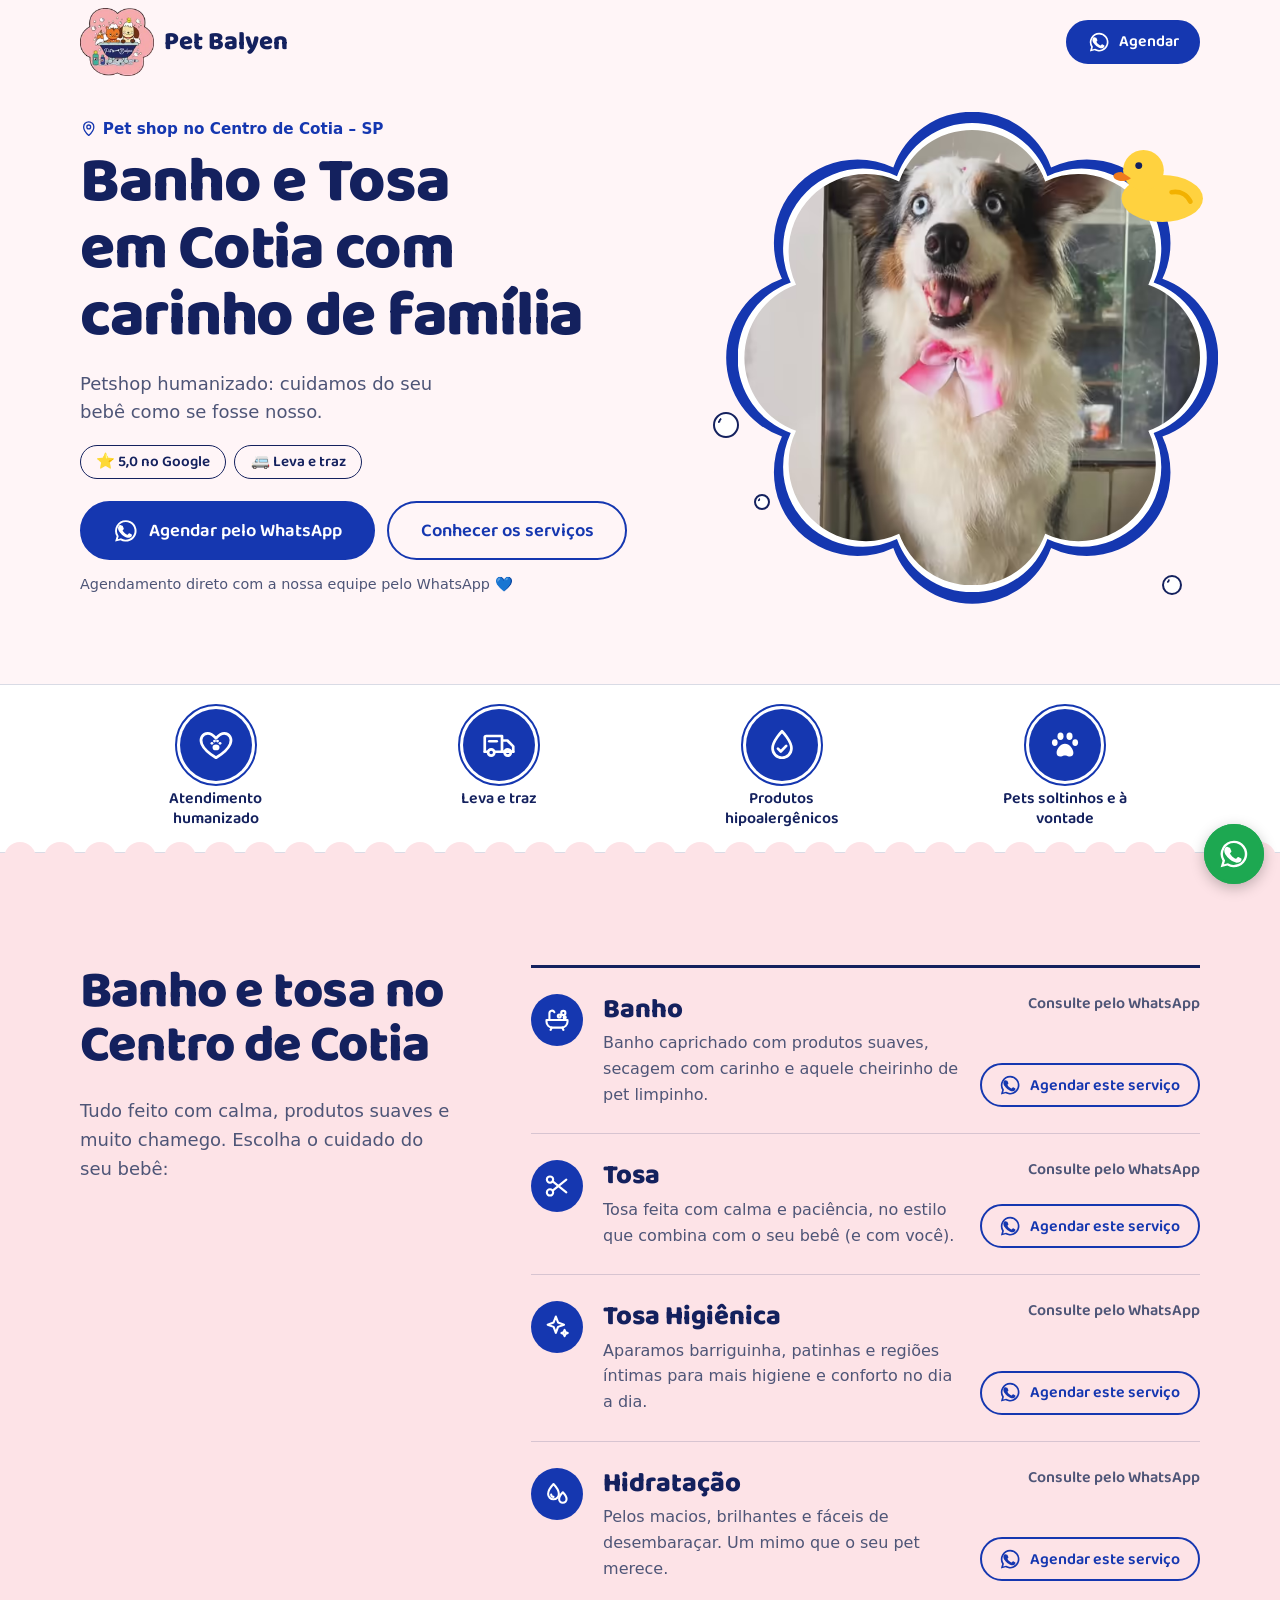
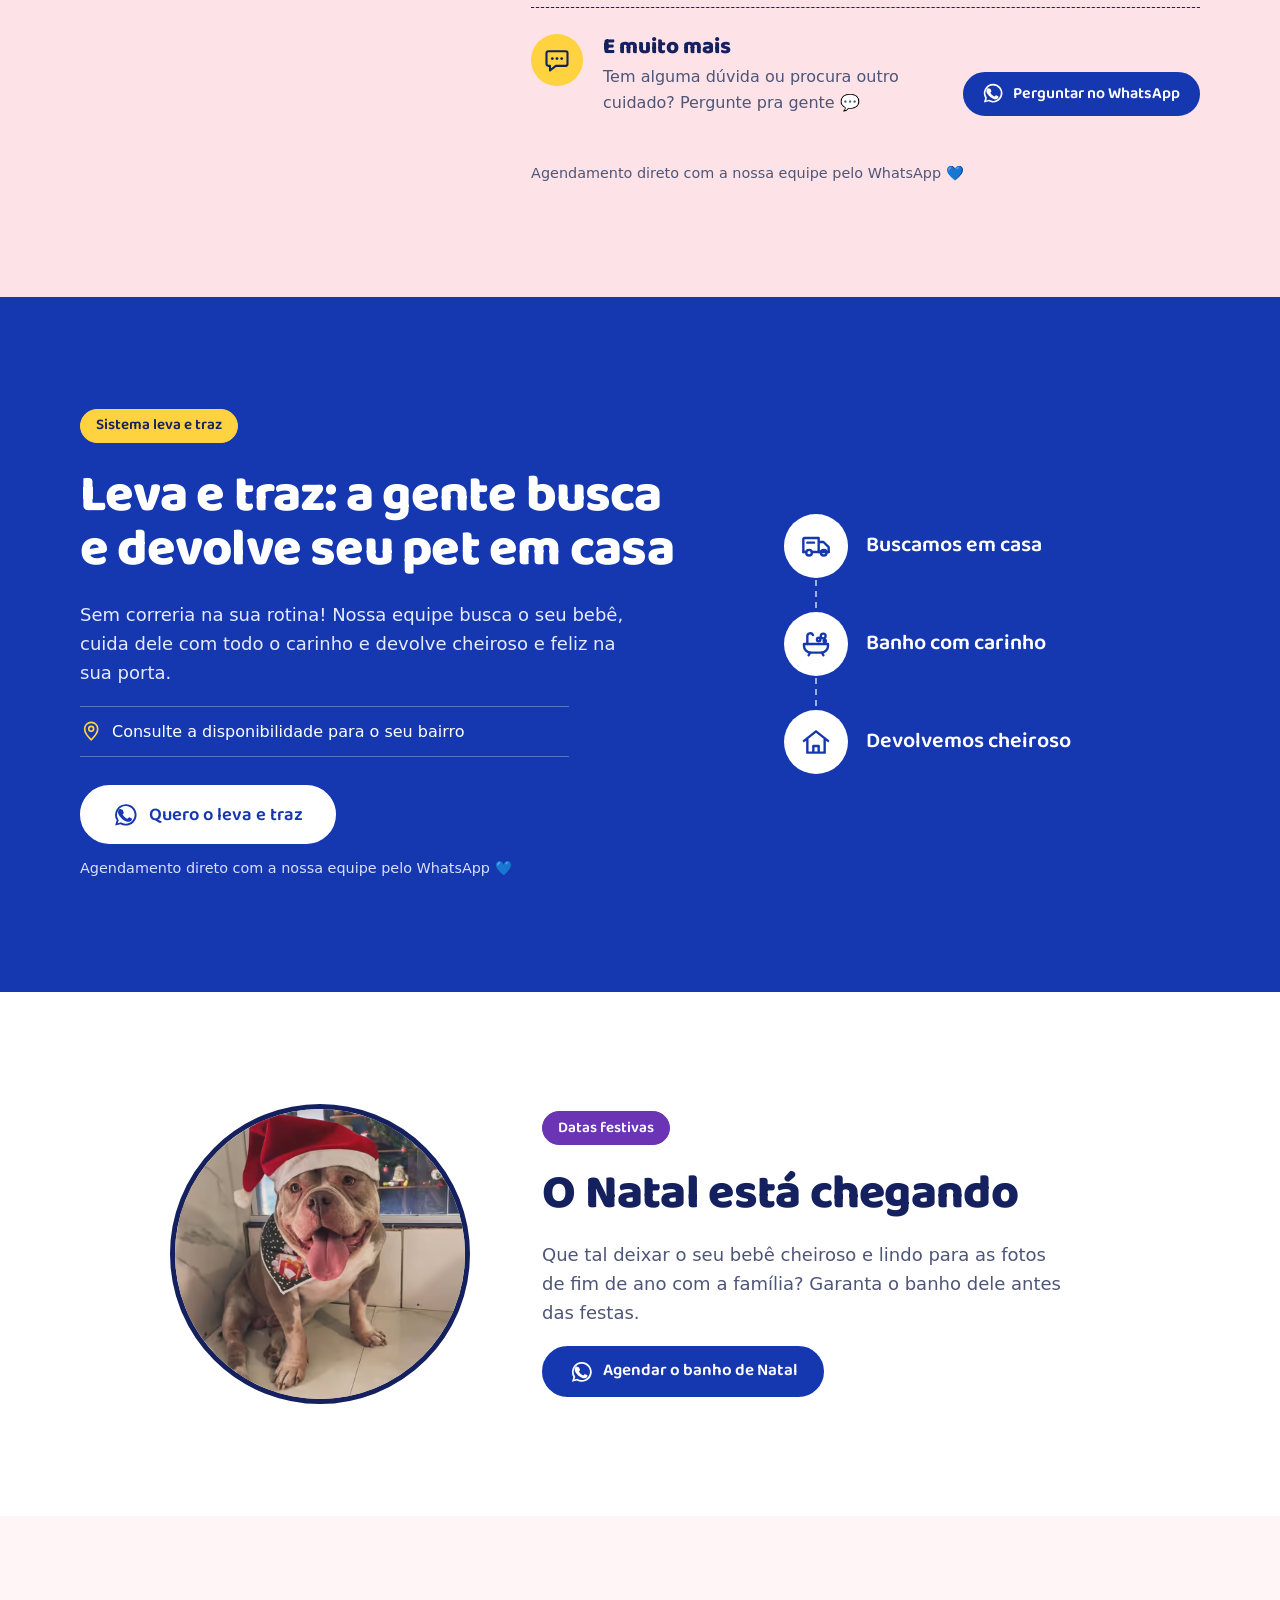
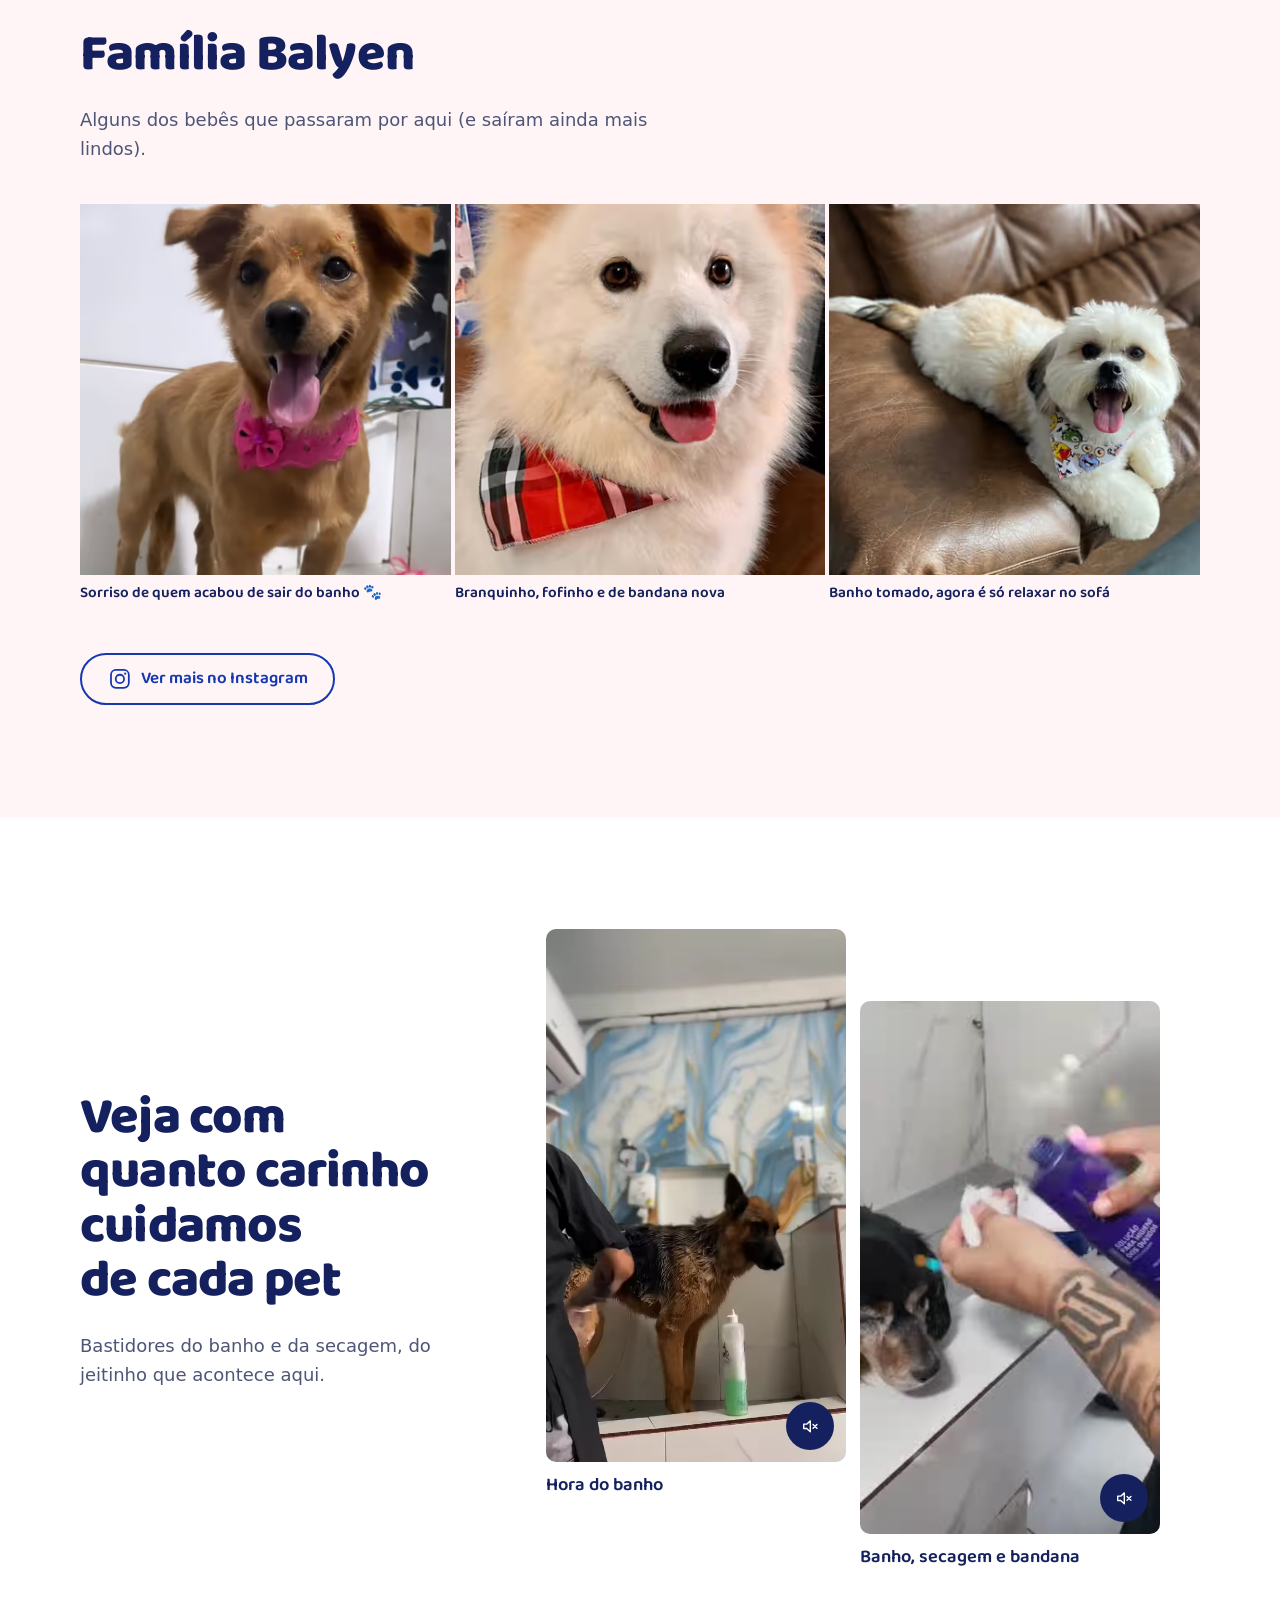
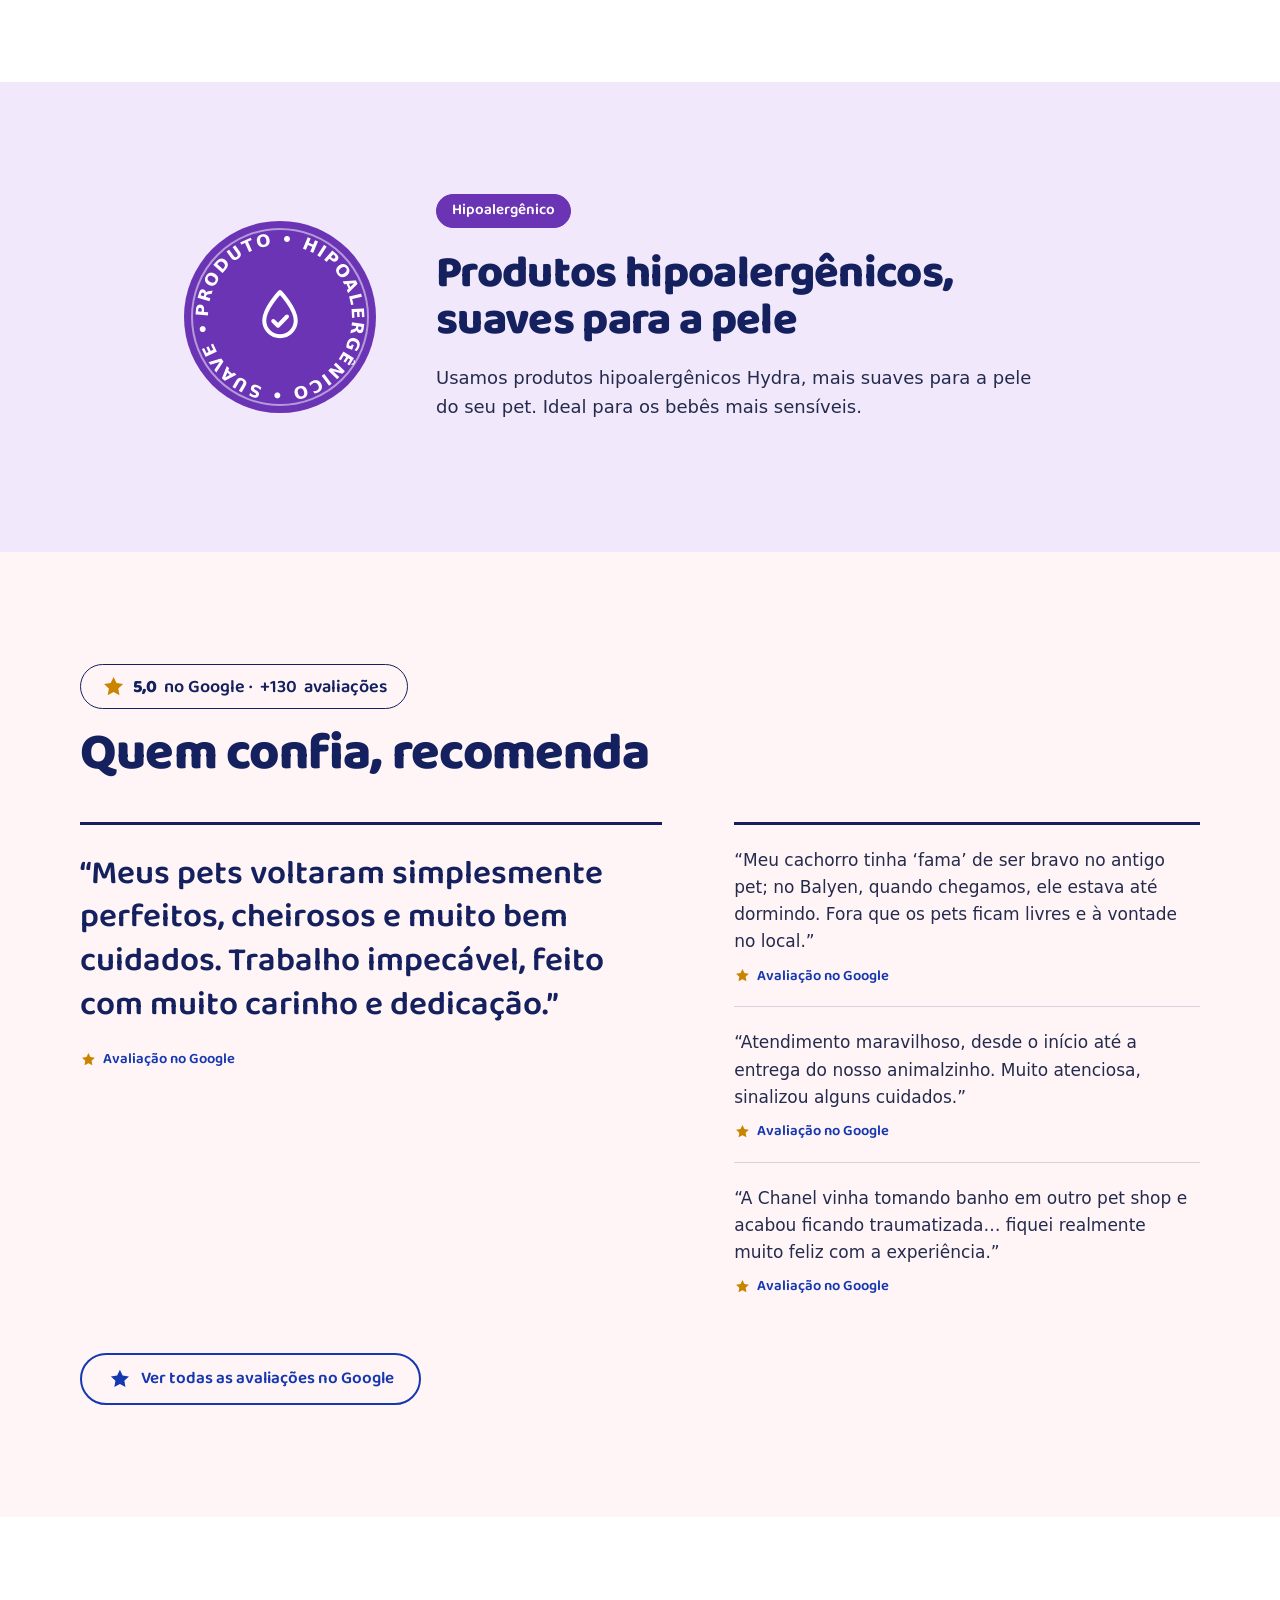
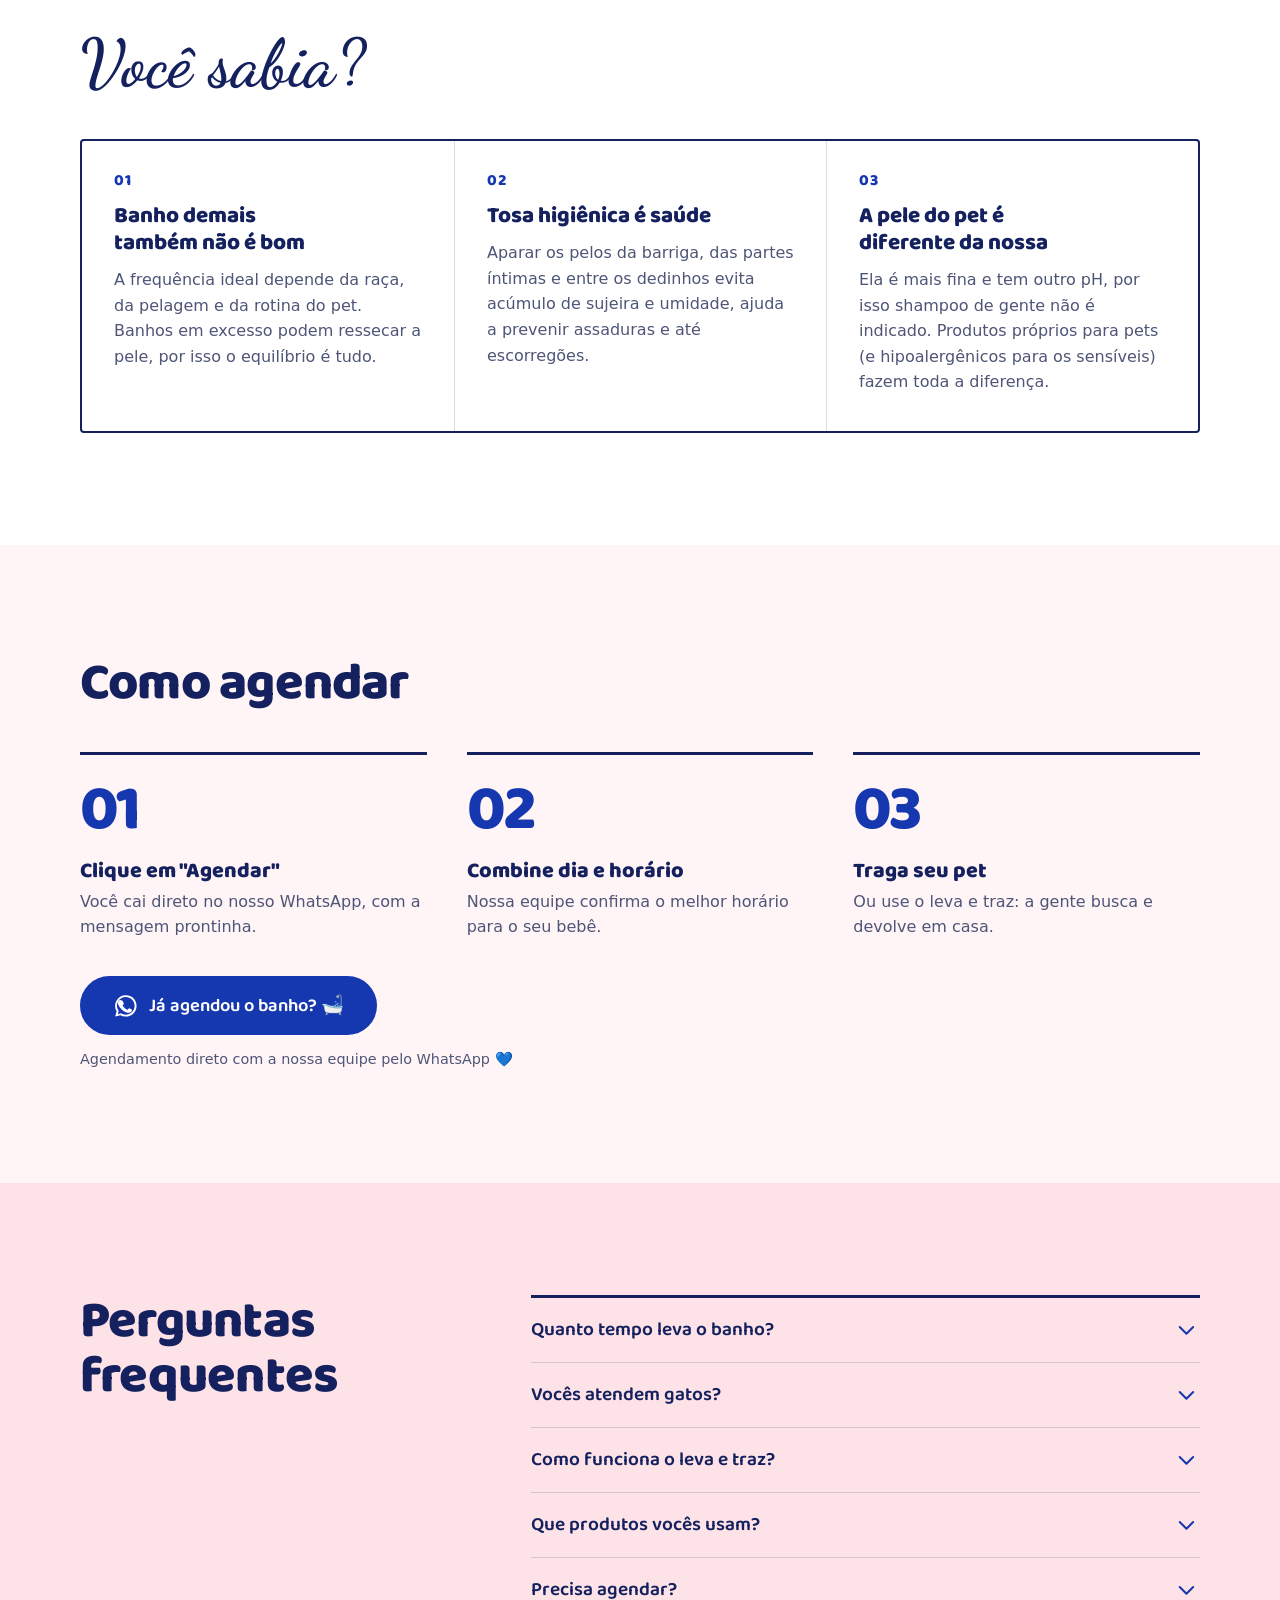
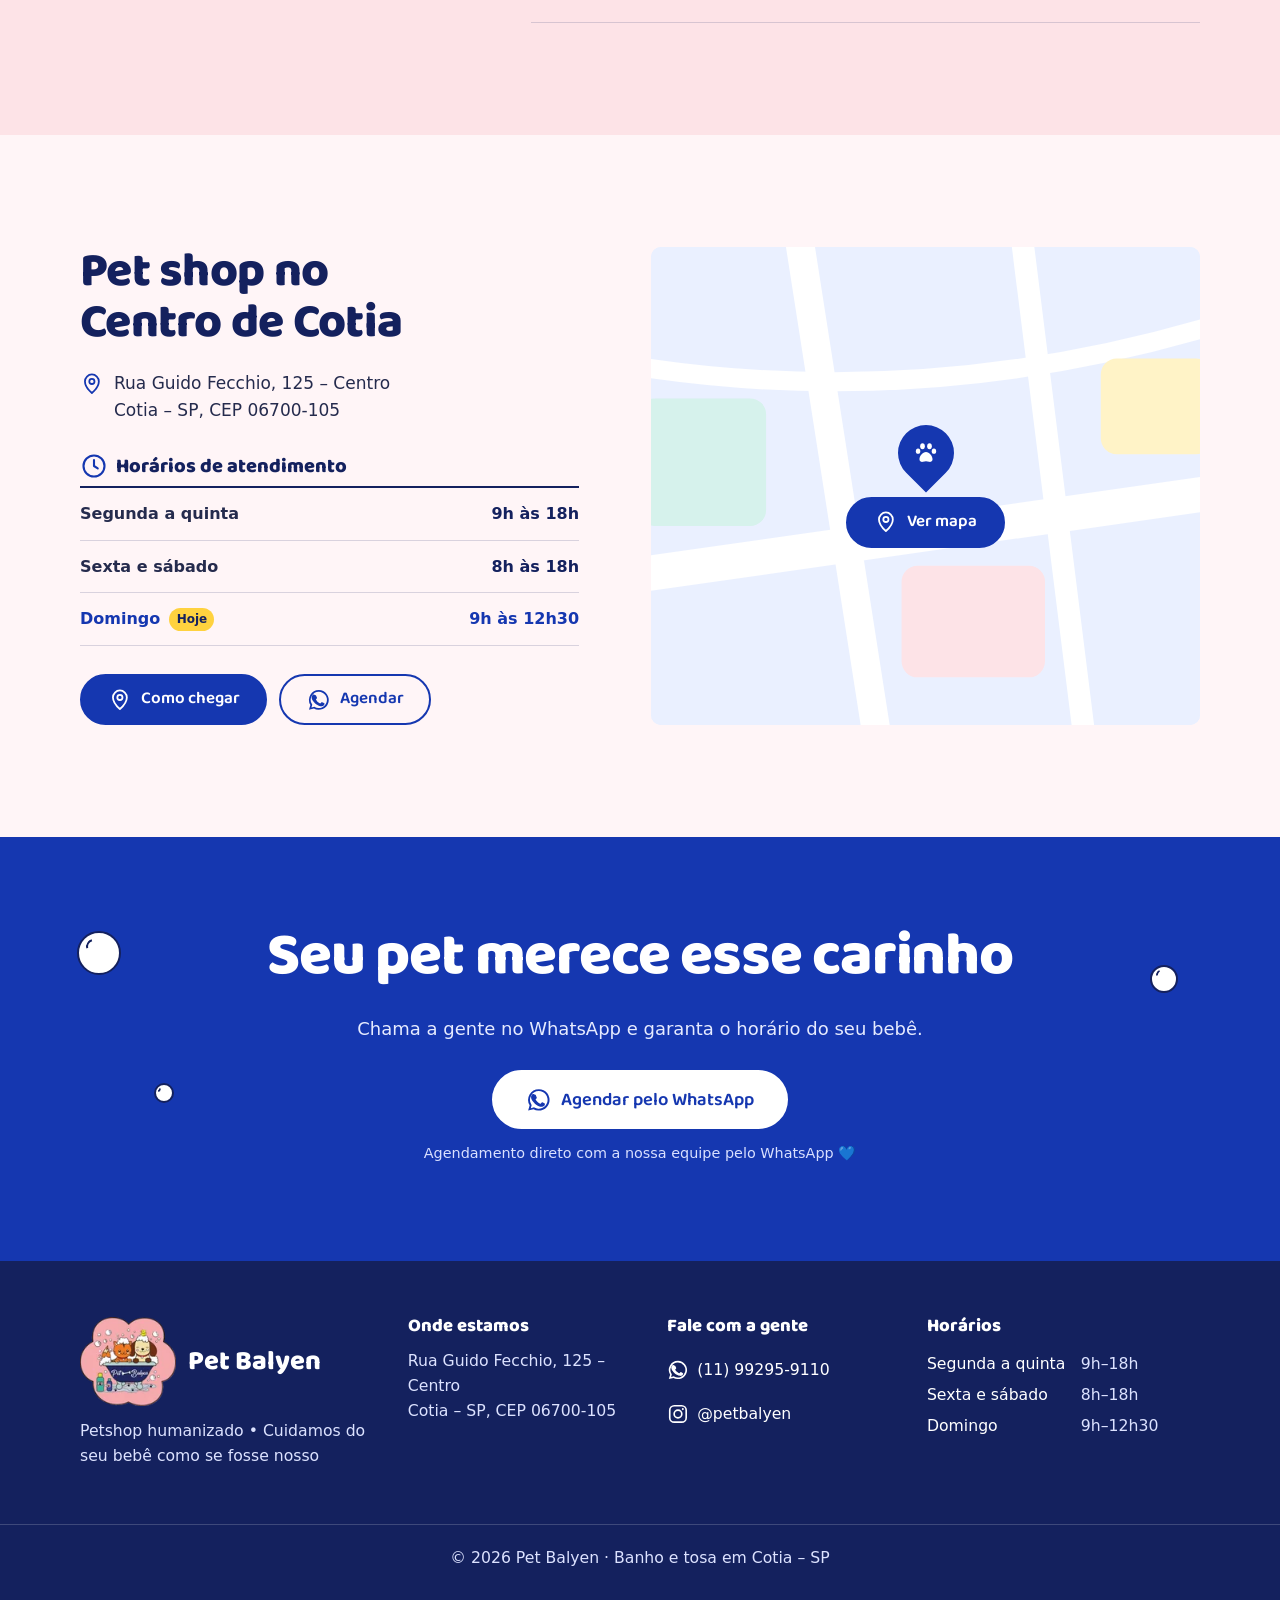
==== commit 851d9e2f: "Melhorias no site em geral (UI/UX)" ====
--- a/index.html
+++ b/index.html
@@ -6,7 +6,7 @@
   <!-- SEO: título, descrição e URL são atualizados pelo ferramentas/pre-render.js a partir do CONFIG -->
   <title>Pet Balyen | Banho e Tosa em Cotia – SP | Leva e Traz</title>
   <meta name="description" content="Petshop humanizado no Centro de Cotia. Banho, tosa, tosa higiênica e hidratação com leva e traz. Nota 5,0 no Google. Agende pelo WhatsApp!">
-  <link rel="canonical" href="https://petbalyen.pages.dev/">
+  <link rel="canonical" href="https://petshop-balyen.pages.dev/">
   <meta name="theme-color" content="#1537B0">
 
   <!-- Ícones -->
@@ -21,15 +21,15 @@
   <meta property="og:site_name" content="Pet Balyen">
   <meta property="og:title" content="Pet Balyen | Banho e Tosa em Cotia – SP | Leva e Traz">
   <meta property="og:description" content="Petshop humanizado no Centro de Cotia. Banho, tosa, tosa higiênica e hidratação com leva e traz. Nota 5,0 no Google. Agende pelo WhatsApp!">
-  <meta property="og:url" content="https://petbalyen.pages.dev/">
-  <meta property="og:image" content="https://petbalyen.pages.dev/assets/img/pet-balyen-banho-tosa-cotia-og.jpg">
+  <meta property="og:url" content="https://petshop-balyen.pages.dev/">
+  <meta property="og:image" content="https://petshop-balyen.pages.dev/assets/img/pet-balyen-banho-tosa-cotia-og.jpg">
   <meta property="og:image:width" content="1200">
   <meta property="og:image:height" content="630">
   <meta property="og:image:alt" content="Logo da Pet Balyen e cachorro de olhos azuis com laço rosa: banho e tosa em Cotia">
   <meta name="twitter:card" content="summary_large_image">
   <meta name="twitter:title" content="Pet Balyen | Banho e Tosa em Cotia – SP | Leva e Traz">
   <meta name="twitter:description" content="Petshop humanizado no Centro de Cotia. Banho, tosa, tosa higiênica e hidratação com leva e traz. Nota 5,0 no Google. Agende pelo WhatsApp!">
-  <meta name="twitter:image" content="https://petbalyen.pages.dev/assets/img/pet-balyen-banho-tosa-cotia-og.jpg">
+  <meta name="twitter:image" content="https://petshop-balyen.pages.dev/assets/img/pet-balyen-banho-tosa-cotia-og.jpg">
 
   <!-- Fontes auto-hospedadas (sem chamadas a terceiros). Só a do título é pré-carregada. -->
   <link rel="preload" href="assets/fonts/baloo2-800.woff2" as="font" type="font/woff2" crossorigin>
@@ -63,8 +63,9 @@
       --f-titulo:"Baloo 2","Trebuchet MS",system-ui,sans-serif;
       --f-mao:"Dancing Script","Segoe Script",cursive;
       --f-texto:system-ui,-apple-system,"Segoe UI",Roboto,"Helvetica Neue",Arial,sans-serif;
-      --raio:28px;
-      --sombra:0 10px 30px -12px rgba(20,33,94,.28);
+      --raio:10px;            /* fotos e mídias */
+      --raio-sm:4px;          /* painéis e campos */
+      --linha:rgba(20,33,94,.16);
       --foco:var(--marinho);
     }
     *,*::before,*::after{box-sizing:border-box}
@@ -72,90 +73,88 @@
     body{margin:0;background:var(--rosa-50);color:var(--texto);font:400 1rem/1.6 var(--f-texto);overflow-x:hidden}
     img,svg,video{display:block;max-width:100%}
     img{height:auto}
-    h1,h2,h3{font-family:var(--f-titulo);color:var(--marinho);line-height:1.12;margin:0 0 .5em;font-weight:800;text-wrap:balance}
+    h1,h2,h3{font-family:var(--f-titulo);color:var(--marinho);line-height:1.05;margin:0 0 .45em;font-weight:800;text-wrap:balance}
+    h3{line-height:1.2}
     p{margin:0 0 1em}
     a{color:var(--azul)}
-    :focus-visible{outline:3px solid var(--foco);outline-offset:3px;border-radius:8px}
-    .container{width:100%;max-width:1140px;margin-inline:auto;padding-inline:20px}
+    :focus-visible{outline:3px solid var(--foco);outline-offset:3px;border-radius:2px}
+    .container{width:100%;max-width:1160px;margin-inline:auto;padding-inline:20px}
     [hidden]{display:none!important}
     .sr-only{position:absolute!important;width:1px;height:1px;padding:0;margin:-1px;overflow:hidden;clip:rect(0,0,0,0);white-space:nowrap;border:0}
-    .pular{position:absolute;left:12px;top:-60px;z-index:100;background:var(--marinho);color:#fff;padding:12px 18px;border-radius:999px;font-weight:700;transition:transform .2s}
-    .pular:focus{transform:translateY(72px)}
+    .pular{position:absolute;left:12px;top:-60px;z-index:100;background:var(--marinho);color:#fff;padding:12px 18px;font-weight:700}
+    .pular:focus{top:12px}
     .ico{width:1.4em;height:1.4em;flex:none;fill:none;stroke:currentColor;stroke-width:1.8;stroke-linecap:round;stroke-linejoin:round}
 
-    /* Botões em pílula (como o "Agende já" dos posts) */
-    .btn{display:inline-flex;align-items:center;justify-content:center;gap:.55em;min-height:48px;padding:.7em 1.5em;border:0;border-radius:999px;
+    /* Botões em pílula (o "Agende já" dos posts): sólidos, sem sombra */
+    .btn{display:inline-flex;align-items:center;justify-content:center;gap:.55em;min-height:48px;padding:.7em 1.5em;border:2px solid var(--azul);border-radius:999px;
       background:var(--azul);color:#fff;font:600 1.0625rem/1.2 var(--f-titulo);text-decoration:none;text-align:center;cursor:pointer;
-      box-shadow:0 5px 0 var(--marinho);transition:transform .15s ease,box-shadow .15s ease}
-    .btn:hover{transform:translateY(-2px);box-shadow:0 7px 0 var(--marinho)}
-    .btn:active{transform:translateY(3px);box-shadow:0 2px 0 var(--marinho)}
-    .btn--lg{min-height:58px;font-size:1.2rem;padding:.8em 1.8em}
-    .btn--contorno{background:#fff;color:var(--azul);box-shadow:0 5px 0 var(--rosa-300);border:2px solid var(--azul)}
-    .btn--contorno:hover{box-shadow:0 7px 0 var(--rosa-300)}
+      transition:background-color .15s ease,border-color .15s ease,color .15s ease}
+    .btn:hover{background:var(--azul-escuro);border-color:var(--azul-escuro)}
+    .btn:active{transform:translateY(1px)}
+    .btn--lg{min-height:56px;font-size:1.15rem;padding:.8em 1.7em}
+    .btn--contorno{background:transparent;color:var(--azul)}
+    .btn--contorno:hover{background:var(--azul);color:#fff}
     .microtexto{font-size:.9rem;color:var(--texto-suave);margin:.9em 0 0}
 
-    /* Cabeçalho fixo: só logo + botão (sem menu hambúrguer) */
+    /* Cabeçalho fixo: só logo + nome + botão (sem menu hambúrguer) */
     #topo-sentinela{position:absolute;top:0;left:0;width:1px;height:30px;pointer-events:none}
-    .cabecalho{position:sticky;top:0;z-index:50;background:rgba(255,245,247,.92);-webkit-backdrop-filter:blur(8px);backdrop-filter:blur(8px);transition:box-shadow .25s}
+    .cabecalho{position:sticky;top:0;z-index:50;background:var(--rosa-50);border-bottom:1px solid transparent;transition:border-color .2s}
     .cabecalho .container{display:flex;align-items:center;justify-content:space-between;height:72px}
-    .cabecalho-logo{display:flex;align-items:center;gap:10px;text-decoration:none;border-radius:12px}
+    .cabecalho-logo{display:flex;align-items:center;gap:10px;text-decoration:none}
     .marca-nome{font:800 1.6rem/1 var(--f-titulo);color:var(--marinho);white-space:nowrap}
     @media (max-width:380px){.cabecalho .marca-nome{font-size:1.3rem}}
-    .cabecalho-logo img{width:62px;height:auto;transform-origin:left center;transition:transform .25s}
+    .cabecalho-logo img{width:62px;height:auto;transform-origin:left center;transition:transform .2s}
     .cabecalho .btn{min-height:44px;padding:.5em 1.2em;font-size:1rem}
-    .cabecalho.is-compacto{box-shadow:0 6px 20px -10px rgba(20,33,94,.35)}
+    .cabecalho.is-compacto{border-bottom-color:var(--linha)}
     .cabecalho.is-compacto .cabecalho-logo img{transform:scale(.8)}
 
     /* Hero */
-    .hero{position:relative;overflow:hidden;padding:4px 0 48px}
+    .hero{position:relative;padding:4px 0 48px}
     .hero-grid{position:relative;display:grid;gap:12px;align-items:center}
     .hero-foto{order:-1;position:relative;width:min(60vw,250px);margin:6px auto 4px;aspect-ratio:1}
     .hero-foto::before{content:"";position:absolute;inset:-4%;background:var(--azul);clip-path:url(#nuvem)}
     .hero-foto::after{content:"";position:absolute;inset:-1.5%;background:#fff;clip-path:url(#nuvem)}
     .hero-foto picture{position:relative;z-index:1;display:block;width:100%;height:100%}
     .hero-foto img{width:100%;height:100%;object-fit:cover;clip-path:url(#nuvem)}
-    .hero-pato{position:absolute;z-index:2;width:22%;right:-2%;top:2%;animation:boiar 4s ease-in-out infinite}
-    .hero-local{display:inline-flex;align-items:center;gap:.35em;font-weight:600;color:var(--azul);font-size:.95rem;margin:0 0 .4em}
+    .hero-pato{position:absolute;z-index:2;width:22%;right:-2%;top:2%}
+    .hero-local{display:inline-flex;align-items:center;gap:.35em;font-weight:600;color:var(--azul);font-size:.95rem;margin:0 0 .5em}
     .hero-local .ico{width:1.15em;height:1.15em}
-    .hero h1{font-size:clamp(1.95rem,7.4vw,3.6rem);margin-bottom:.3em;letter-spacing:-.01em}
-    .hero h1 em{font-style:normal;color:var(--azul)}
+    .hero h1{font-size:clamp(2.1rem,8vw,4rem);margin-bottom:.3em;letter-spacing:-.02em}
     .hero-sub{font-size:1.125rem;color:var(--texto-suave);max-width:34ch}
-    .selos{display:flex;flex-wrap:wrap;gap:8px;list-style:none;margin:0 0 20px;padding:0}
-    .selo{display:inline-flex;align-items:center;gap:.4em;background:#fff;border:2px solid var(--rosa-300);color:var(--marinho);font:600 .95rem/1 var(--f-titulo);padding:.55em 1em;border-radius:999px}
-    .hero-ctas{display:flex;flex-wrap:wrap;gap:14px 12px}
+    .selos{display:flex;flex-wrap:wrap;gap:8px;list-style:none;margin:0 0 22px;padding:0}
+    .selo{display:inline-flex;align-items:center;gap:.4em;background:transparent;border:1.5px solid var(--marinho);color:var(--marinho);font:600 .95rem/1 var(--f-titulo);padding:.55em 1em;border-radius:999px}
+    .hero-ctas{display:flex;flex-wrap:wrap;gap:12px}
     .hero-ctas .btn{flex:1 1 230px}
 
-    /* Bolhas de sabão decorativas */
-    .bolhas{position:absolute;inset:0;pointer-events:none;overflow:hidden}
-    .bolhas span{position:absolute;left:var(--x);top:var(--y);width:var(--t);aspect-ratio:1;border-radius:50%;
-      background:radial-gradient(circle at 32% 30%,#fff 0 12%,rgba(255,255,255,.35) 13% 45%,rgba(180,210,255,.18) 70%,rgba(255,255,255,.55) 100%);
-      border:1.5px solid rgba(255,255,255,.9);box-shadow:inset -3px -4px 8px rgba(21,55,176,.10);
-      animation:boiar var(--d,7s) ease-in-out infinite;animation-delay:var(--a,0s)}
-    @keyframes boiar{0%,100%{transform:translateY(0)}50%{transform:translateY(-14px)}}
-
-    /* Faixa de diferenciais (círculos azuis como os destaques do Instagram) */
-    .difs{background:#fff;padding:28px 0}
-    .difs ul{display:grid;grid-template-columns:repeat(2,1fr);gap:22px 12px;list-style:none;margin:0;padding:0}
-    .dif{display:flex;flex-direction:column;align-items:center;text-align:center;gap:10px}
-    .dif-ico{display:grid;place-items:center;width:76px;height:76px;border-radius:50%;background:var(--azul);color:#fff;
-      box-shadow:0 0 0 3px #fff,0 0 0 6px var(--azul)}
-    .dif-ico .ico{width:38px;height:38px}
-    .dif-txt{font:600 1rem/1.25 var(--f-titulo);color:var(--marinho);max-width:15ch}
-
-    /* Botão flutuante do WhatsApp */
-    .whats-flutuante{position:fixed;right:16px;bottom:16px;z-index:60;display:grid;place-items:center;width:62px;height:62px;border-radius:50%;
-      background:var(--whats);color:#fff;box-shadow:0 8px 22px -6px rgba(0,0,0,.35);text-decoration:none;animation:bolha 2.8s ease-in-out infinite}
-    .whats-flutuante::before{content:"";position:absolute;inset:0;border-radius:50%;border:3px solid var(--whats);animation:onda 2.8s ease-out infinite}
-    .whats-flutuante .ico{width:34px;height:34px}
-    @keyframes bolha{0%,100%{transform:scale(1)}50%{transform:scale(1.07)}}
-    @keyframes onda{0%{transform:scale(1);opacity:.7}80%,100%{transform:scale(1.55);opacity:0}}
-
-    @media (min-width:600px){.difs ul{grid-template-columns:repeat(4,1fr)}}
+    /* Bolhas de sabão no traço do logo (estáticas, só em volta das fotos) */
+    .bolha{position:absolute;z-index:2;width:var(--t);aspect-ratio:1;border-radius:50%;background:#fff;border:2px solid var(--marinho);pointer-events:none}
+    .bolha::after{content:"";position:absolute;width:38%;height:38%;left:18%;top:16%;border-radius:50%;border:2px solid transparent;border-left-color:var(--marinho);transform:rotate(30deg)}
+
+    /* Diferenciais: círculos azuis como os destaques do Instagram */
+    .difs{background:#fff;border-block:1px solid var(--linha);padding:24px 0}
+    .difs ul{display:grid;grid-template-columns:repeat(4,1fr);gap:12px;list-style:none;margin:0;padding:0}
+    .dif{display:flex;flex-direction:column;align-items:center;text-align:center;gap:8px}
+    .dif-ico{display:grid;place-items:center;width:60px;height:60px;border-radius:50%;background:var(--azul);color:#fff;
+      outline:2px solid var(--azul);outline-offset:3px}
+    .dif-ico .ico{width:30px;height:30px}
+    .dif-txt{font:600 .85rem/1.2 var(--f-titulo);color:var(--marinho);max-width:13ch}
+
+    /* Botão flutuante do WhatsApp (única sombra: ele fica acima do conteúdo) */
+    .whats-flutuante{position:fixed;right:16px;bottom:16px;z-index:60;display:grid;place-items:center;width:60px;height:60px;border-radius:50%;
+      background:var(--whats);color:#fff;box-shadow:0 4px 14px rgba(0,0,0,.25);text-decoration:none}
+    .whats-flutuante::before{content:"";position:absolute;inset:0;border-radius:50%;border:3px solid var(--whats);animation:onda 3s ease-out infinite}
+    .whats-flutuante .ico{width:32px;height:32px}
+    @keyframes onda{0%{transform:scale(1);opacity:.6}70%,100%{transform:scale(1.45);opacity:0}}
+
+    @media (min-width:600px){
+      .dif-ico{width:72px;height:72px}.dif-ico .ico{width:36px;height:36px}
+      .dif-txt{font-size:1rem}
+    }
     @media (min-width:900px){
       .cabecalho .container{height:84px}
       .cabecalho-logo img{width:74px}
-      .hero{padding:24px 0 80px}
-      .hero-grid{grid-template-columns:1.1fr .9fr;gap:40px}
+      .hero{padding:32px 0 88px}
+      .hero-grid{grid-template-columns:1.15fr .85fr;gap:48px}
       .hero-foto{order:0;width:min(100%,460px)}
       .hero-ctas .btn{flex:0 0 auto}
     }
@@ -173,13 +172,13 @@
 {
   "@context": "https://schema.org",
   "@type": "PetStore",
-  "@id": "https://petbalyen.pages.dev/#petshop",
+  "@id": "https://petshop-balyen.pages.dev/#petshop",
   "name": "Pet Balyen",
   "description": "Petshop humanizado no Centro de Cotia. Banho, tosa, tosa higiênica e hidratação com leva e traz. Nota 5,0 no Google. Agende pelo WhatsApp!",
-  "url": "https://petbalyen.pages.dev/",
+  "url": "https://petshop-balyen.pages.dev/",
   "telephone": "+5511992959110",
-  "image": "https://petbalyen.pages.dev/assets/img/pet-balyen-banho-tosa-cotia-og.jpg",
-  "logo": "https://petbalyen.pages.dev/assets/img/pet-balyen-logo-512.png",
+  "image": "https://petshop-balyen.pages.dev/assets/img/pet-balyen-banho-tosa-cotia-og.jpg",
+  "logo": "https://petshop-balyen.pages.dev/assets/img/pet-balyen-logo-512.png",
   "priceRange": "$$",
   "address": {
     "@type": "PostalAddress",
@@ -291,14 +290,6 @@
          2. HERO
          ================================================================== -->
     <section class="hero" id="topo" aria-labelledby="hero-titulo">
-      <div class="bolhas" aria-hidden="true">
-        <span style="--x:4%;--y:12%;--t:26px;--d:6s"></span>
-        <span style="--x:88%;--y:8%;--t:18px;--d:7s;--a:-2s"></span>
-        <span style="--x:80%;--y:62%;--t:34px;--d:8s;--a:-1s"></span>
-        <span style="--x:46%;--y:88%;--t:20px;--d:6.5s;--a:-3s"></span>
-        <span style="--x:12%;--y:70%;--t:14px;--d:5.5s"></span>
-        <span style="--x:56%;--y:4%;--t:12px;--d:6s;--a:-4s"></span>
-      </div>
       <div class="container hero-grid">
         <div class="hero-txt">
           <p class="hero-local"><svg class="ico" aria-hidden="true"><use href="#i-pin"></use></svg>Pet shop no Centro de Cotia – SP</p>
@@ -324,6 +315,9 @@
             <img src="assets/img/banho-tosa-cotia-pet-balyen-cachorro-olhos-azuis-560.webp" width="760" height="760" fetchpriority="high" decoding="async"
                  alt="Cachorro de olhos azuis com laço rosa após o banho na Pet Balyen, em Cotia">
           </picture>
+          <span class="bolha" style="--t:26px;left:-7%;top:62%" aria-hidden="true"></span>
+          <span class="bolha" style="--t:16px;left:2%;top:80%" aria-hidden="true"></span>
+          <span class="bolha" style="--t:20px;right:4%;bottom:-2%" aria-hidden="true"></span>
           <!-- Patinho de borracha (como no logo) -->
           <svg class="hero-pato" viewBox="0 0 64 56" aria-hidden="true">
             <ellipse cx="34" cy="38" rx="26" ry="15" fill="#FFD23F"/>
@@ -349,14 +343,13 @@
          4. SERVIÇOS
          ================================================================== -->
     <section class="secao secao--rosa borda-nuvem" id="servicos" aria-labelledby="servicos-titulo">
-      <div class="container">
-        <header class="secao-topo">
-          <p class="mao">nossos cuidados</p>
+      <div class="container lado">
+        <header class="secao-topo">
           <h2 id="servicos-titulo" data-c="textos.servicosTitulo">Banho e tosa no Centro de Cotia</h2>
           <p data-c="textos.servicosSubtitulo">Tudo feito com calma, produtos suaves e muito chamego. Escolha o cuidado do seu bebê:</p>
         </header>
-        <ul class="cards" data-render="servicos" data-v="1d1aaw8"><!--r--><li class="card"><span class="card-ico"><svg class="ico" aria-hidden="true" focusable="false"><use href="#i-banho"></use></svg></span><h3>Banho</h3><p>Banho caprichado com produtos suaves, secagem com carinho e aquele cheirinho de pet limpinho.</p><p class="card-preco card-preco--consulta">Consulte pelo WhatsApp</p><a class="btn btn--sm" href="https://api.whatsapp.com/send?phone=5511992959110&amp;text=Ol%C3%A1!%20Vi%20o%20site%20e%20quero%20agendar%20Banho%20para%20o%20meu%20pet%20%F0%9F%90%BE" target="_blank" rel="noopener" aria-label="Agendar este serviço: Banho"><svg class="ico" aria-hidden="true" focusable="false"><use href="#i-whats"></use></svg>Agendar este serviço</a></li><li class="card"><span class="card-ico"><svg class="ico" aria-hidden="true" focusable="false"><use href="#i-tesoura"></use></svg></span><h3>Tosa</h3><p>Tosa feita com calma e paciência, no estilo que combina com o seu bebê (e com você).</p><p class="card-preco card-preco--consulta">Consulte pelo WhatsApp</p><a class="btn btn--sm" href="https://api.whatsapp.com/send?phone=5511992959110&amp;text=Ol%C3%A1!%20Vi%20o%20site%20e%20quero%20agendar%20Tosa%20para%20o%20meu%20pet%20%F0%9F%90%BE" target="_blank" rel="noopener" aria-label="Agendar este serviço: Tosa"><svg class="ico" aria-hidden="true" focusable="false"><use href="#i-whats"></use></svg>Agendar este serviço</a></li><li class="card"><span class="card-ico"><svg class="ico" aria-hidden="true" focusable="false"><use href="#i-higienica"></use></svg></span><h3>Tosa Higiênica</h3><p>Aparamos barriguinha, patinhas e regiões íntimas para mais higiene e conforto no dia a dia.</p><p class="card-preco card-preco--consulta">Consulte pelo WhatsApp</p><a class="btn btn--sm" href="https://api.whatsapp.com/send?phone=5511992959110&amp;text=Ol%C3%A1!%20Vi%20o%20site%20e%20quero%20agendar%20Tosa%20Higi%C3%AAnica%20para%20o%20meu%20pet%20%F0%9F%90%BE" target="_blank" rel="noopener" aria-label="Agendar este serviço: Tosa Higiênica"><svg class="ico" aria-hidden="true" focusable="false"><use href="#i-whats"></use></svg>Agendar este serviço</a></li><li class="card"><span class="card-ico"><svg class="ico" aria-hidden="true" focusable="false"><use href="#i-hidratacao"></use></svg></span><h3>Hidratação</h3><p>Pelos macios, brilhantes e fáceis de desembaraçar. Um mimo que o seu pet merece.</p><p class="card-preco card-preco--consulta">Consulte pelo WhatsApp</p><a class="btn btn--sm" href="https://api.whatsapp.com/send?phone=5511992959110&amp;text=Ol%C3%A1!%20Vi%20o%20site%20e%20quero%20agendar%20Hidrata%C3%A7%C3%A3o%20para%20o%20meu%20pet%20%F0%9F%90%BE" target="_blank" rel="noopener" aria-label="Agendar este serviço: Hidratação"><svg class="ico" aria-hidden="true" focusable="false"><use href="#i-whats"></use></svg>Agendar este serviço</a></li><li class="card card--mais"><span class="card-ico"><svg class="ico" aria-hidden="true" focusable="false"><use href="#i-chat"></use></svg></span><h3>E muito mais!</h3><p>Tem alguma dúvida ou procura outro cuidado? Pergunte pra gente 💬</p><a class="btn btn--sm btn--claro" href="https://api.whatsapp.com/send?phone=5511992959110&amp;text=Ol%C3%A1!%20Vi%20o%20site%20e%20tenho%20uma%20d%C3%BAvida%20sobre%20os%20servi%C3%A7os%20para%20o%20meu%20pet%20%F0%9F%92%AC" target="_blank" rel="noopener"><svg class="ico" aria-hidden="true" focusable="false"><use href="#i-whats"></use></svg>Perguntar no WhatsApp</a></li><!--/r--></ul>
-        <p class="microtexto centro" data-c="textos.microtexto">Agendamento direto com a nossa equipe pelo WhatsApp 💙</p>
+        <ul class="servicos-lista" data-render="servicos" data-v="dw9gyb"><!--r--><li class="servico"><span class="servico-ico"><svg class="ico" aria-hidden="true" focusable="false"><use href="#i-banho"></use></svg></span><div class="servico-txt"><h3>Banho</h3><p>Banho caprichado com produtos suaves, secagem com carinho e aquele cheirinho de pet limpinho.</p></div><p class="servico-preco servico-preco--consulta">Consulte pelo WhatsApp</p><a class="btn btn--contorno btn--sm" href="https://api.whatsapp.com/send?phone=5511992959110&amp;text=Ol%C3%A1!%20Vi%20o%20site%20e%20quero%20agendar%20Banho%20para%20o%20meu%20pet%20%F0%9F%90%BE" target="_blank" rel="noopener" aria-label="Agendar este serviço: Banho"><svg class="ico" aria-hidden="true" focusable="false"><use href="#i-whats"></use></svg>Agendar este serviço</a></li><li class="servico"><span class="servico-ico"><svg class="ico" aria-hidden="true" focusable="false"><use href="#i-tesoura"></use></svg></span><div class="servico-txt"><h3>Tosa</h3><p>Tosa feita com calma e paciência, no estilo que combina com o seu bebê (e com você).</p></div><p class="servico-preco servico-preco--consulta">Consulte pelo WhatsApp</p><a class="btn btn--contorno btn--sm" href="https://api.whatsapp.com/send?phone=5511992959110&amp;text=Ol%C3%A1!%20Vi%20o%20site%20e%20quero%20agendar%20Tosa%20para%20o%20meu%20pet%20%F0%9F%90%BE" target="_blank" rel="noopener" aria-label="Agendar este serviço: Tosa"><svg class="ico" aria-hidden="true" focusable="false"><use href="#i-whats"></use></svg>Agendar este serviço</a></li><li class="servico"><span class="servico-ico"><svg class="ico" aria-hidden="true" focusable="false"><use href="#i-higienica"></use></svg></span><div class="servico-txt"><h3>Tosa Higiênica</h3><p>Aparamos barriguinha, patinhas e regiões íntimas para mais higiene e conforto no dia a dia.</p></div><p class="servico-preco servico-preco--consulta">Consulte pelo WhatsApp</p><a class="btn btn--contorno btn--sm" href="https://api.whatsapp.com/send?phone=5511992959110&amp;text=Ol%C3%A1!%20Vi%20o%20site%20e%20quero%20agendar%20Tosa%20Higi%C3%AAnica%20para%20o%20meu%20pet%20%F0%9F%90%BE" target="_blank" rel="noopener" aria-label="Agendar este serviço: Tosa Higiênica"><svg class="ico" aria-hidden="true" focusable="false"><use href="#i-whats"></use></svg>Agendar este serviço</a></li><li class="servico"><span class="servico-ico"><svg class="ico" aria-hidden="true" focusable="false"><use href="#i-hidratacao"></use></svg></span><div class="servico-txt"><h3>Hidratação</h3><p>Pelos macios, brilhantes e fáceis de desembaraçar. Um mimo que o seu pet merece.</p></div><p class="servico-preco servico-preco--consulta">Consulte pelo WhatsApp</p><a class="btn btn--contorno btn--sm" href="https://api.whatsapp.com/send?phone=5511992959110&amp;text=Ol%C3%A1!%20Vi%20o%20site%20e%20quero%20agendar%20Hidrata%C3%A7%C3%A3o%20para%20o%20meu%20pet%20%F0%9F%90%BE" target="_blank" rel="noopener" aria-label="Agendar este serviço: Hidratação"><svg class="ico" aria-hidden="true" focusable="false"><use href="#i-whats"></use></svg>Agendar este serviço</a></li><li class="servico servico--mais"><span class="servico-ico"><svg class="ico" aria-hidden="true" focusable="false"><use href="#i-chat"></use></svg></span><div class="servico-txt"><h3>E muito mais</h3><p>Tem alguma dúvida ou procura outro cuidado? Pergunte pra gente 💬</p></div><a class="btn btn--sm" href="https://api.whatsapp.com/send?phone=5511992959110&amp;text=Ol%C3%A1!%20Vi%20o%20site%20e%20tenho%20uma%20d%C3%BAvida%20sobre%20os%20servi%C3%A7os%20para%20o%20meu%20pet%20%F0%9F%92%AC" target="_blank" rel="noopener"><svg class="ico" aria-hidden="true" focusable="false"><use href="#i-whats"></use></svg>Perguntar no WhatsApp</a></li><!--/r--></ul>
+        <p class="microtexto" data-c="textos.microtexto">Agendamento direto com a nossa equipe pelo WhatsApp 💙</p>
       </div>
     </section>
 
@@ -364,12 +357,6 @@
          5. LEVA E TRAZ
          ================================================================== -->
     <section class="secao secao--azul leva" id="leva-e-traz" aria-labelledby="leva-titulo">
-      <div class="bolhas" aria-hidden="true">
-        <span style="--x:6%;--y:14%;--t:30px;--d:7s"></span>
-        <span style="--x:90%;--y:20%;--t:20px;--d:6s;--a:-2s"></span>
-        <span style="--x:84%;--y:78%;--t:38px;--d:8s;--a:-3s"></span>
-        <span style="--x:30%;--y:86%;--t:16px;--d:6s;--a:-1s"></span>
-      </div>
       <div class="container leva-grid">
         <div class="leva-txt">
           <span class="selo selo--amarelo" data-c="textos.levaTrazSelo">Sistema leva e traz</span>
@@ -395,7 +382,6 @@
     <section class="secao secao--oferta" id="oferta" aria-labelledby="oferta-titulo" data-opcional="ofertas" hidden>
       <div class="container">
         <header class="secao-topo">
-          <p class="mao">só pra você</p>
           <h2 id="oferta-titulo" data-c="textos.ofertaTitulo">Oferta especial pra você</h2>
         </header>
         <div class="ofertas" data-render="ofertas" data-v="45h"><!--r--><!--/r--></div>
@@ -404,21 +390,20 @@
 
     <!-- Seção sazonal opcional (ex.: Natal) -->
     <section class="secao sazonal" id="datas-festivas" aria-label="Datas festivas" data-opcional="sazonal">
-      <div class="container sazonal-grid" data-render="sazonal" data-v="121ha0l"><!--r--><div class="sazonal-foto"><picture><source type="image/avif" srcset="assets/img/banho-tosa-cotia-pet-balyen-bully-natal-400.avif 400w, assets/img/banho-tosa-cotia-pet-balyen-bully-natal-720.avif 720w" sizes="(min-width: 800px) 340px, 70vw"><source type="image/webp" srcset="assets/img/banho-tosa-cotia-pet-balyen-bully-natal-400.webp 400w, assets/img/banho-tosa-cotia-pet-balyen-bully-natal-720.webp 720w" sizes="(min-width: 800px) 340px, 70vw"><img src="assets/img/banho-tosa-cotia-pet-balyen-bully-natal-720.webp" alt="Bully com gorro de Papai Noel e bandana natalina, sorrindo após o banho na Pet Balyen, em Cotia" width="720" height="720" loading="lazy" decoding="async"></picture></div><div class="sazonal-txt"><span class="selo selo--roxo">Datas festivas</span><h2>O Natal está chegando! 🎄</h2><p>Que tal deixar o seu bebê cheiroso e lindo para as fotos de fim de ano com a família? Garanta o banho dele antes das festas.</p><a class="btn" href="https://api.whatsapp.com/send?phone=5511992959110&amp;text=Ol%C3%A1!%20Vi%20o%20site%20e%20quero%20agendar%20o%20banho%20de%20Natal%20do%20meu%20pet%20%F0%9F%8E%84%F0%9F%90%BE" target="_blank" rel="noopener"><svg class="ico" aria-hidden="true" focusable="false"><use href="#i-whats"></use></svg>Agendar o banho de Natal</a></div><!--/r--></div>
+      <div class="container sazonal-grid" data-render="sazonal" data-v="1ejzs2c"><!--r--><div class="sazonal-foto"><picture><source type="image/avif" srcset="assets/img/banho-tosa-cotia-pet-balyen-bully-natal-400.avif 400w, assets/img/banho-tosa-cotia-pet-balyen-bully-natal-720.avif 720w" sizes="(min-width: 800px) 340px, 70vw"><source type="image/webp" srcset="assets/img/banho-tosa-cotia-pet-balyen-bully-natal-400.webp 400w, assets/img/banho-tosa-cotia-pet-balyen-bully-natal-720.webp 720w" sizes="(min-width: 800px) 340px, 70vw"><img src="assets/img/banho-tosa-cotia-pet-balyen-bully-natal-720.webp" alt="Bully com gorro de Papai Noel e bandana natalina, sorrindo após o banho na Pet Balyen, em Cotia" width="720" height="720" loading="lazy" decoding="async"></picture></div><div class="sazonal-txt"><span class="selo selo--roxo">Datas festivas</span><h2>O Natal está chegando</h2><p>Que tal deixar o seu bebê cheiroso e lindo para as fotos de fim de ano com a família? Garanta o banho dele antes das festas.</p><a class="btn" href="https://api.whatsapp.com/send?phone=5511992959110&amp;text=Ol%C3%A1!%20Vi%20o%20site%20e%20quero%20agendar%20o%20banho%20de%20Natal%20do%20meu%20pet%20%F0%9F%8E%84%F0%9F%90%BE" target="_blank" rel="noopener"><svg class="ico" aria-hidden="true" focusable="false"><use href="#i-whats"></use></svg>Agendar o banho de Natal</a></div><!--/r--></div>
     </section>
 
     <!-- ==================================================================
          7. GALERIA "FAMÍLIA BALYEN"
          ================================================================== -->
-    <section class="secao secao--rosa borda-nuvem" id="familia-balyen" aria-labelledby="galeria-titulo">
+    <section class="secao" id="familia-balyen" aria-labelledby="galeria-titulo">
       <div class="container">
         <header class="secao-topo">
-          <p class="mao">#FamíliaBalyen</p>
           <h2 id="galeria-titulo" data-c="textos.galeriaTitulo">Família Balyen</h2>
           <p data-c="textos.galeriaSubtitulo">Alguns dos bebês que passaram por aqui (e saíram ainda mais lindos).</p>
         </header>
-        <ul class="galeria" data-render="galeria" data-v="1h509fo"><!--r--><li class="galeria-item"><figure><picture><source type="image/avif" srcset="assets/img/banho-tosa-cotia-pet-balyen-filhote-caramelo-400.avif 400w, assets/img/banho-tosa-cotia-pet-balyen-filhote-caramelo-720.avif 720w" sizes="(min-width: 900px) 340px, (min-width: 600px) 33vw, 100vw"><source type="image/webp" srcset="assets/img/banho-tosa-cotia-pet-balyen-filhote-caramelo-400.webp 400w, assets/img/banho-tosa-cotia-pet-balyen-filhote-caramelo-720.webp 720w" sizes="(min-width: 900px) 340px, (min-width: 600px) 33vw, 100vw"><img src="assets/img/banho-tosa-cotia-pet-balyen-filhote-caramelo-720.webp" alt="Filhote caramelo com bandana rosa e strass na testa, de língua de fora após o banho na Pet Balyen" width="720" height="720" loading="lazy" decoding="async"></picture><figcaption>Sorriso de quem acabou de sair do banho 🐾</figcaption></figure></li><li class="galeria-item"><figure><picture><source type="image/avif" srcset="assets/img/banho-tosa-cotia-pet-balyen-cachorro-olhos-azuis-galeria-400.avif 400w, assets/img/banho-tosa-cotia-pet-balyen-cachorro-olhos-azuis-galeria-720.avif 720w" sizes="(min-width: 900px) 340px, (min-width: 600px) 33vw, 50vw"><source type="image/webp" srcset="assets/img/banho-tosa-cotia-pet-balyen-cachorro-olhos-azuis-galeria-400.webp 400w, assets/img/banho-tosa-cotia-pet-balyen-cachorro-olhos-azuis-galeria-720.webp 720w" sizes="(min-width: 900px) 340px, (min-width: 600px) 33vw, 50vw"><img src="assets/img/banho-tosa-cotia-pet-balyen-cachorro-olhos-azuis-galeria-720.webp" alt="Cachorro tricolor de olhos azuis com laço rosa, sentado e feliz depois do banho e tosa em Cotia" width="720" height="720" loading="lazy" decoding="async"></picture><figcaption>Olhos azuis e laço rosa: pronta pra arrasar 💙</figcaption></figure></li><li class="galeria-item"><figure><picture><source type="image/avif" srcset="assets/img/banho-tosa-cotia-pet-balyen-bully-natal-400.avif 400w, assets/img/banho-tosa-cotia-pet-balyen-bully-natal-720.avif 720w" sizes="(min-width: 900px) 340px, (min-width: 600px) 33vw, 50vw"><source type="image/webp" srcset="assets/img/banho-tosa-cotia-pet-balyen-bully-natal-400.webp 400w, assets/img/banho-tosa-cotia-pet-balyen-bully-natal-720.webp 720w" sizes="(min-width: 900px) 340px, (min-width: 600px) 33vw, 50vw"><img src="assets/img/banho-tosa-cotia-pet-balyen-bully-natal-720.webp" alt="Bully com gorro de Papai Noel e bandana natalina, sorrindo na Pet Balyen" width="720" height="720" loading="lazy" decoding="async"></picture><figcaption>Cheiroso e no clima de Natal 🎄</figcaption></figure></li><!--/r--></ul>
-        <div class="centro">
+        <ul class="galeria" data-render="galeria" data-v="sqjgsi"><!--r--><li class="galeria-item"><figure><picture><source type="image/avif" srcset="assets/img/banho-tosa-cotia-pet-balyen-filhote-caramelo-400.avif 400w, assets/img/banho-tosa-cotia-pet-balyen-filhote-caramelo-720.avif 720w" sizes="(min-width: 900px) 340px, (min-width: 600px) 33vw, 100vw"><source type="image/webp" srcset="assets/img/banho-tosa-cotia-pet-balyen-filhote-caramelo-400.webp 400w, assets/img/banho-tosa-cotia-pet-balyen-filhote-caramelo-720.webp 720w" sizes="(min-width: 900px) 340px, (min-width: 600px) 33vw, 100vw"><img src="assets/img/banho-tosa-cotia-pet-balyen-filhote-caramelo-720.webp" alt="Filhote caramelo com bandana rosa e strass na testa, de língua de fora após o banho na Pet Balyen" width="720" height="720" loading="lazy" decoding="async"></picture><figcaption>Sorriso de quem acabou de sair do banho 🐾</figcaption></figure></li><li class="galeria-item"><figure><picture><source type="image/avif" srcset="assets/img/banho-tosa-cotia-pet-balyen-samoieda-bandana-400.avif 400w, assets/img/banho-tosa-cotia-pet-balyen-samoieda-bandana-720.avif 720w" sizes="(min-width: 900px) 340px, (min-width: 600px) 33vw, 50vw"><source type="image/webp" srcset="assets/img/banho-tosa-cotia-pet-balyen-samoieda-bandana-400.webp 400w, assets/img/banho-tosa-cotia-pet-balyen-samoieda-bandana-720.webp 720w" sizes="(min-width: 900px) 340px, (min-width: 600px) 33vw, 50vw"><img src="assets/img/banho-tosa-cotia-pet-balyen-samoieda-bandana-720.webp" alt="Cachorro branco peludo com bandana xadrez vermelha, sorrindo após o banho na Pet Balyen, em Cotia" width="720" height="720" loading="lazy" decoding="async"></picture><figcaption>Branquinho, fofinho e de bandana nova</figcaption></figure></li><li class="galeria-item"><figure><picture><source type="image/avif" srcset="assets/img/banho-tosa-cotia-pet-balyen-shih-tzu-sofa-400.avif 400w, assets/img/banho-tosa-cotia-pet-balyen-shih-tzu-sofa-720.avif 720w" sizes="(min-width: 900px) 340px, (min-width: 600px) 33vw, 50vw"><source type="image/webp" srcset="assets/img/banho-tosa-cotia-pet-balyen-shih-tzu-sofa-400.webp 400w, assets/img/banho-tosa-cotia-pet-balyen-shih-tzu-sofa-720.webp 720w" sizes="(min-width: 900px) 340px, (min-width: 600px) 33vw, 50vw"><img src="assets/img/banho-tosa-cotia-pet-balyen-shih-tzu-sofa-720.webp" alt="Cachorrinho de pelo claro com bandana colorida, deitado no sofá e de língua de fora depois do banho e tosa na Pet Balyen" width="720" height="720" loading="lazy" decoding="async"></picture><figcaption>Banho tomado, agora é só relaxar no sofá</figcaption></figure></li><!--/r--></ul>
+        <div class="acoes">
           <a class="btn btn--contorno" href="https://www.instagram.com/petbalyen/" data-href="loja.instagram" target="_blank" rel="noopener">
             <svg class="ico" aria-hidden="true"><use href="#i-insta"></use></svg><span data-c="textos.galeriaBotao">Ver mais no Instagram</span>
           </a>
@@ -432,11 +417,10 @@
     <section class="secao" id="bastidores" aria-labelledby="videos-titulo">
       <div class="container">
         <header class="secao-topo">
-          <p class="mao">bastidores do banho</p>
           <h2 id="videos-titulo" data-c="textos.videosTitulo">Veja com quanto carinho cuidamos de cada pet</h2>
           <p data-c="textos.videosSubtitulo">Bastidores do banho e da secagem, do jeitinho que acontece aqui.</p>
         </header>
-        <ul class="reels" data-render="videos" data-v="r3ulyu"><!--r--><li class="reel"><div class="reel-video"><video muted loop playsinline preload="none" width="405" height="720" poster="assets/img/bastidores-banho-pet-balyen-cotia-poster.webp" aria-label="Vídeo do banho de um pastor-alemão na Pet Balyen" data-webm="assets/video/bastidores-banho-pet-balyen-cotia.webm" data-mp4="assets/video/bastidores-banho-pet-balyen-cotia.mp4"></video><button class="reel-som" type="button" aria-pressed="false" data-ligar="Ativar som" data-desligar="Desativar som" aria-label="Ativar som"><svg class="ico ico-mudo" aria-hidden="true" focusable="false"><use href="#i-mudo"></use></svg><svg class="ico ico-som" aria-hidden="true" focusable="false"><use href="#i-som"></use></svg></button></div><p class="reel-titulo">Hora do banho 🛁</p></li><li class="reel"><div class="reel-video"><video muted loop playsinline preload="none" width="405" height="720" poster="assets/img/bastidores-secagem-pet-balyen-cotia-poster.webp" aria-label="Vídeo do banho e da secagem de um cachorrinho de pelo longo na Pet Balyen" data-webm="assets/video/bastidores-secagem-pet-balyen-cotia.webm" data-mp4="assets/video/bastidores-secagem-pet-balyen-cotia.mp4"></video><button class="reel-som" type="button" aria-pressed="false" data-ligar="Ativar som" data-desligar="Desativar som" aria-label="Ativar som"><svg class="ico ico-mudo" aria-hidden="true" focusable="false"><use href="#i-mudo"></use></svg><svg class="ico ico-som" aria-hidden="true" focusable="false"><use href="#i-som"></use></svg></button></div><p class="reel-titulo">Banho, secagem e bandana 💙</p></li><!--/r--></ul>
+        <ul class="reels" data-render="videos" data-v="gq0ete"><!--r--><li class="reel"><div class="reel-video"><video muted loop playsinline preload="none" width="405" height="720" poster="assets/img/bastidores-banho-pet-balyen-cotia-poster.webp" aria-label="Vídeo do banho de um pastor-alemão na Pet Balyen" data-webm="assets/video/bastidores-banho-pet-balyen-cotia.webm" data-mp4="assets/video/bastidores-banho-pet-balyen-cotia.mp4"></video><button class="reel-som" type="button" aria-pressed="false" data-ligar="Ativar som" data-desligar="Desativar som" aria-label="Ativar som"><svg class="ico ico-mudo" aria-hidden="true" focusable="false"><use href="#i-mudo"></use></svg><svg class="ico ico-som" aria-hidden="true" focusable="false"><use href="#i-som"></use></svg></button></div><p class="reel-titulo">Hora do banho</p></li><li class="reel"><div class="reel-video"><video muted loop playsinline preload="none" width="405" height="720" poster="assets/img/bastidores-secagem-pet-balyen-cotia-poster.webp" aria-label="Vídeo do banho e da secagem de um cachorrinho de pelo longo na Pet Balyen" data-webm="assets/video/bastidores-secagem-pet-balyen-cotia.webm" data-mp4="assets/video/bastidores-secagem-pet-balyen-cotia.mp4"></video><button class="reel-som" type="button" aria-pressed="false" data-ligar="Ativar som" data-desligar="Desativar som" aria-label="Ativar som"><svg class="ico ico-mudo" aria-hidden="true" focusable="false"><use href="#i-mudo"></use></svg><svg class="ico ico-som" aria-hidden="true" focusable="false"><use href="#i-som"></use></svg></button></div><p class="reel-titulo">Banho, secagem e bandana</p></li><!--/r--></ul>
       </div>
     </section>
 
@@ -469,10 +453,10 @@
       <div class="container">
         <header class="secao-topo">
           <p class="nota-google"><svg class="ico" aria-hidden="true"><use href="#i-estrela"></use></svg><strong data-c="loja.notaGoogle">5,0</strong> no Google · <span data-c="loja.totalAvaliacoes">+130</span> avaliações</p>
-          <h2 id="depo-titulo" data-c="textos.depoimentosTitulo">Quem confia, recomenda 💙</h2>
+          <h2 id="depo-titulo" data-c="textos.depoimentosTitulo">Quem confia, recomenda</h2>
         </header>
         <ul class="depos" data-render="depoimentos" data-v="1r37h0e"><!--r--><li class="depo"><blockquote><p>“Meus pets voltaram simplesmente perfeitos, cheirosos e muito bem cuidados. Trabalho impecável, feito com muito carinho e dedicação.”</p></blockquote><p class="depo-fonte"><svg class="ico" aria-hidden="true" focusable="false"><use href="#i-estrela"></use></svg>Avaliação no Google</p></li><li class="depo"><blockquote><p>“Meu cachorro tinha ‘fama’ de ser bravo no antigo pet; no Balyen, quando chegamos, ele estava até dormindo. Fora que os pets ficam livres e à vontade no local.”</p></blockquote><p class="depo-fonte"><svg class="ico" aria-hidden="true" focusable="false"><use href="#i-estrela"></use></svg>Avaliação no Google</p></li><li class="depo"><blockquote><p>“Atendimento maravilhoso, desde o início até a entrega do nosso animalzinho. Muito atenciosa, sinalizou alguns cuidados.”</p></blockquote><p class="depo-fonte"><svg class="ico" aria-hidden="true" focusable="false"><use href="#i-estrela"></use></svg>Avaliação no Google</p></li><li class="depo"><blockquote><p>“A Chanel vinha tomando banho em outro pet shop e acabou ficando traumatizada… fiquei realmente muito feliz com a experiência.”</p></blockquote><p class="depo-fonte"><svg class="ico" aria-hidden="true" focusable="false"><use href="#i-estrela"></use></svg>Avaliação no Google</p></li><!--/r--></ul>
-        <div class="centro">
+        <div class="acoes">
           <a class="btn btn--contorno" href="https://www.google.com/maps/search/?api=1&amp;query=Pet+Balyen+Cotia" data-href="loja.mapsAvaliacoes" target="_blank" rel="noopener">
             <svg class="ico" aria-hidden="true"><use href="#i-estrela"></use></svg><span data-c="textos.depoimentosBotao">Ver todas as avaliações no Google</span>
           </a>
@@ -483,12 +467,12 @@
     <!-- ==================================================================
          11. VOCÊ SABIA?
          ================================================================== -->
-    <section class="secao secao--rosa borda-nuvem" id="voce-sabia" aria-labelledby="sabia-titulo">
+    <section class="secao" id="voce-sabia" aria-labelledby="sabia-titulo">
       <div class="container">
         <header class="secao-topo">
           <h2 id="sabia-titulo" class="titulo-mao" data-c="textos.curiosidadesTitulo">Você sabia?</h2>
         </header>
-        <ul class="sabias" data-render="curiosidades" data-v="k3t1pq"><!--r--><li class="sabia"><span class="sabia-ico"><svg class="ico" aria-hidden="true" focusable="false"><use href="#i-banho"></use></svg></span><h3>Banho demais também não é bom</h3><p>A frequência ideal depende da raça, da pelagem e da rotina do pet. Banhos em excesso podem ressecar a pele, por isso o equilíbrio é tudo.</p></li><li class="sabia"><span class="sabia-ico"><svg class="ico" aria-hidden="true" focusable="false"><use href="#i-higienica"></use></svg></span><h3>Tosa higiênica é saúde</h3><p>Aparar os pelos da barriga, das partes íntimas e entre os dedinhos evita acúmulo de sujeira e umidade, ajuda a prevenir assaduras e até escorregões.</p></li><li class="sabia"><span class="sabia-ico"><svg class="ico" aria-hidden="true" focusable="false"><use href="#i-gota"></use></svg></span><h3>A pele do pet é diferente da nossa</h3><p>Ela é mais fina e tem outro pH, por isso shampoo de gente não é indicado. Produtos próprios para pets (e hipoalergênicos para os sensíveis) fazem toda a diferença.</p></li><!--/r--></ul>
+        <ul class="sabias" data-render="curiosidades" data-v="ehi3u4"><!--r--><li class="sabia"><span class="sabia-num" aria-hidden="true">01</span><h3>Banho demais também não é bom</h3><p>A frequência ideal depende da raça, da pelagem e da rotina do pet. Banhos em excesso podem ressecar a pele, por isso o equilíbrio é tudo.</p></li><li class="sabia"><span class="sabia-num" aria-hidden="true">02</span><h3>Tosa higiênica é saúde</h3><p>Aparar os pelos da barriga, das partes íntimas e entre os dedinhos evita acúmulo de sujeira e umidade, ajuda a prevenir assaduras e até escorregões.</p></li><li class="sabia"><span class="sabia-num" aria-hidden="true">03</span><h3>A pele do pet é diferente da nossa</h3><p>Ela é mais fina e tem outro pH, por isso shampoo de gente não é indicado. Produtos próprios para pets (e hipoalergênicos para os sensíveis) fazem toda a diferença.</p></li><!--/r--></ul>
       </div>
     </section>
 
@@ -498,11 +482,10 @@
     <section class="secao" id="como-agendar" aria-labelledby="passos-titulo">
       <div class="container">
         <header class="secao-topo">
-          <p class="mao">é rapidinho</p>
           <h2 id="passos-titulo" data-c="textos.passosTitulo">Como agendar</h2>
         </header>
-        <ol class="passos" data-render="passos" data-v="yctc7n"><!--r--><li class="passo"><span class="passo-num" aria-hidden="true">1</span><h3>Clique em &quot;Agendar&quot;</h3><p>Você cai direto no nosso WhatsApp, com a mensagem prontinha.</p></li><li class="passo"><span class="passo-num" aria-hidden="true">2</span><h3>Combine dia e horário</h3><p>Nossa equipe confirma o melhor horário para o seu bebê.</p></li><li class="passo"><span class="passo-num" aria-hidden="true">3</span><h3>Traga seu pet</h3><p>Ou use o leva e traz: a gente busca e devolve em casa.</p></li><!--/r--></ol>
-        <div class="centro">
+        <ol class="passos" data-render="passos" data-v="18dycg3"><!--r--><li class="passo"><span class="passo-num" aria-hidden="true">01</span><h3>Clique em &quot;Agendar&quot;</h3><p>Você cai direto no nosso WhatsApp, com a mensagem prontinha.</p></li><li class="passo"><span class="passo-num" aria-hidden="true">02</span><h3>Combine dia e horário</h3><p>Nossa equipe confirma o melhor horário para o seu bebê.</p></li><li class="passo"><span class="passo-num" aria-hidden="true">03</span><h3>Traga seu pet</h3><p>Ou use o leva e traz: a gente busca e devolve em casa.</p></li><!--/r--></ol>
+        <div class="acoes">
           <a class="btn btn--lg" href="https://api.whatsapp.com/send?phone=5511992959110&amp;text=Ol%C3%A1!%20Vi%20o%20site%20e%20quero%20agendar%20um%20hor%C3%A1rio%20para%20o%20meu%20pet%20%F0%9F%90%BE" data-wa="padrao" target="_blank" rel="noopener">
             <svg class="ico" aria-hidden="true"><use href="#i-whats"></use></svg><span data-c="textos.passosCta">Já agendou o banho? 🛁</span>
           </a>
@@ -514,10 +497,9 @@
     <!-- ==================================================================
          13. PERGUNTAS FREQUENTES (acordeão nativo com <details>)
          ================================================================== -->
-    <section class="secao secao--rosa borda-nuvem" id="perguntas" aria-labelledby="faq-titulo">
-      <div class="container estreito">
-        <header class="secao-topo">
-          <p class="mao">ficou com dúvida?</p>
+    <section class="secao secao--rosa" id="perguntas" aria-labelledby="faq-titulo">
+      <div class="container lado">
+        <header class="secao-topo">
           <h2 id="faq-titulo" data-c="textos.faqTitulo">Perguntas frequentes</h2>
         </header>
         <div class="faq" data-render="faq" data-v="wtq31b"><!--r--><details class="faq-item"><summary>Quanto tempo leva o banho?<svg class="ico faq-seta" aria-hidden="true" focusable="false"><use href="#i-seta"></use></svg></summary><p>Depende do porte, da pelagem e do serviço escolhido. Quando você agenda pelo WhatsApp, a nossa equipe já passa a previsão certinha para o seu pet.</p></details><details class="faq-item"><summary>Vocês atendem gatos?<svg class="ico faq-seta" aria-hidden="true" focusable="false"><use href="#i-seta"></use></svg></summary><p>Nosso logo tem um gatinho por um motivo 🐱 Chama a gente no WhatsApp para saber quais cuidados estão disponíveis para o seu gato.</p></details><details class="faq-item"><summary>Como funciona o leva e traz?<svg class="ico faq-seta" aria-hidden="true" focusable="false"><use href="#i-seta"></use></svg></summary><p>Nossa equipe busca o seu pet em casa no horário combinado e devolve depois do banho, cheiroso e feliz. Consulte a disponibilidade e as condições para o seu bairro pelo WhatsApp.</p></details><details class="faq-item"><summary>Que produtos vocês usam?<svg class="ico faq-seta" aria-hidden="true" focusable="false"><use href="#i-seta"></use></svg></summary><p>Usamos produtos hipoalergênicos da linha Hydra, mais suaves para a pele do seu pet. Se o seu bebê tem alguma sensibilidade, é só avisar a nossa equipe.</p></details><details class="faq-item"><summary>Precisa agendar?<svg class="ico faq-seta" aria-hidden="true" focusable="false"><use href="#i-seta"></use></svg></summary><p>Sim! Trabalhamos com horário marcado para dar toda a atenção que o seu bebê merece. É só chamar no WhatsApp e combinar o melhor dia.</p></details><!--/r--></div>
@@ -530,7 +512,6 @@
     <section class="secao" id="localizacao" aria-labelledby="local-titulo">
       <div class="container local-grid">
         <div>
-          <p class="mao">venha nos visitar</p>
           <h2 id="local-titulo" data-c="textos.localTitulo">Pet shop no Centro de Cotia</h2>
           <address class="endereco">
             <svg class="ico" aria-hidden="true"><use href="#i-pin"></use></svg>
@@ -574,15 +555,11 @@
          15. CTA FINAL
          ================================================================== -->
     <section class="cta-final" aria-labelledby="final-titulo">
-      <div class="bolhas" aria-hidden="true">
-        <span style="--x:5%;--y:20%;--t:34px;--d:7s"></span>
-        <span style="--x:16%;--y:70%;--t:18px;--d:6s;--a:-2s"></span>
-        <span style="--x:86%;--y:16%;--t:24px;--d:8s;--a:-1s"></span>
-        <span style="--x:92%;--y:66%;--t:40px;--d:7.5s;--a:-3s"></span>
-        <span style="--x:60%;--y:84%;--t:14px;--d:6s"></span>
-      </div>
-      <div class="container centro">
-        <h2 id="final-titulo" data-c="textos.finalTitulo">Seu pet merece esse carinho 💙</h2>
+      <span class="bolha" style="--t:44px;left:6%;top:22%" aria-hidden="true"></span>
+      <span class="bolha" style="--t:20px;left:12%;top:58%" aria-hidden="true"></span>
+      <span class="bolha" style="--t:28px;right:8%;top:30%" aria-hidden="true"></span>
+      <div class="container cta-final-conteudo">
+        <h2 id="final-titulo" data-c="textos.finalTitulo">Seu pet merece esse carinho</h2>
         <p data-c="textos.finalTexto">Chama a gente no WhatsApp e garanta o horário do seu bebê.</p>
         <a class="btn btn--lg btn--branco" href="https://api.whatsapp.com/send?phone=5511992959110&amp;text=Ol%C3%A1!%20Vi%20o%20site%20e%20quero%20agendar%20um%20hor%C3%A1rio%20para%20o%20meu%20pet%20%F0%9F%90%BE" data-wa="padrao" target="_blank" rel="noopener">
           <svg class="ico" aria-hidden="true"><use href="#i-whats"></use></svg><span data-c="textos.finalCta">Agendar pelo WhatsApp</span>
--- a/style.css
+++ b/style.css
@@ -2,193 +2,197 @@
    PET BALYEN — style.css
    Estilos das seções abaixo da primeira tela.
    (Cores, fontes, botões, cabeçalho e hero estão no <style> do index.html.)
+
+   Direção visual
+   - Cores sólidas da marca: rosa do logo como "papel", azul royal para ação,
+     marinho para texto e réguas. Roxo só em oferta e produto; amarelo só
+     para marcar "hoje" e prazos.
+   - Informação organizada em linhas e réguas (como a tabela de serviços de
+     um salão), não em cards. Cards só onde há agrupamento real (oferta).
+   - Cantos: pílula só em botões e selos; 10px em fotos/vídeos; 4px em
+     painéis; reto no resto. Sem sombras decorativas.
+   - Bolhas e nuvem vêm do desenho do logo, sempre estáticas.
    ========================================================================== */
 
 /* ---------- Estrutura das seções ---------- */
-.secao{position:relative;padding:64px 0}
+.secao{position:relative;padding:72px 0}
 .secao--rosa{background:var(--rosa-100)}
+.secao--branco,#bastidores,#voce-sabia,.sazonal{background:#fff}
 .secao--roxo-claro{background:var(--roxo-100)}
-.secao-topo{text-align:center;max-width:640px;margin:0 auto 36px}
-.secao-topo h2{font-size:clamp(1.8rem,5.4vw,2.6rem)}
-.secao-topo p{color:var(--texto-suave);font-size:1.0625rem}
-.centro{text-align:center}
-.centro .btn{margin-top:28px}
-.estreito{max-width:780px}
-
-/* Borda de "nuvem" no topo da seção (bolinhas, como o contorno do logo) */
-.borda-nuvem::before{content:"";position:absolute;left:0;right:0;top:-21px;height:22px;
-  background:radial-gradient(circle at 50% 100%,var(--rosa-100) 70%,transparent 71%) 0 0/44px 44px repeat-x}
-
-/* Pequeno destaque em fonte manuscrita (como nos posts) */
-.mao{font:600 1.45rem/1 var(--f-mao);color:var(--roxo);margin:0 0 .25em}
-.titulo-mao{font-family:var(--f-mao)!important;font-weight:600!important;font-size:clamp(2.6rem,9vw,3.6rem)!important;color:var(--marinho)}
+
+.secao-topo{max-width:680px;margin:0 0 40px}
+.secao-topo h2{font-size:clamp(2rem,6vw,3.25rem);letter-spacing:-.015em}
+.secao-topo p{color:var(--texto-suave);font-size:1.125rem;max-width:52ch}
+.acoes{margin-top:36px}
+
+/* Duas colunas assimétricas: título fixo à esquerda, conteúdo à direita */
+.lado>*{min-width:0}
+
+/* Contorno de nuvem do logo no topo da seção de serviços */
+.borda-nuvem::before{content:"";position:absolute;left:0;right:0;top:-15px;height:16px;
+  background:url("data:image/svg+xml,%3Csvg xmlns='http://www.w3.org/2000/svg' width='40' height='16'%3E%3Ccircle cx='20' cy='20' r='16' fill='%23FDE3E7'/%3E%3C/svg%3E") 0 0/40px 16px repeat-x}
+
+/* Título manuscrito (só no "Você sabia?", como nos posts) */
+.titulo-mao{font-family:var(--f-mao)!important;font-weight:600!important;font-size:clamp(2.8rem,10vw,4.2rem)!important;letter-spacing:0!important;color:var(--marinho)}
 
 /* ---------- Variações de botão e selos ---------- */
-.btn--sm{min-height:46px;font-size:1rem;padding:.6em 1.2em}
-.btn--claro{background:#fff;color:var(--azul);box-shadow:0 5px 0 var(--rosa-300);border:2px solid var(--azul)}
-.btn--branco{background:#fff;color:var(--azul);box-shadow:0 5px 0 rgba(0,0,0,.25)}
-.btn--branco:hover{box-shadow:0 7px 0 rgba(0,0,0,.25)}
-.btn--roxo{background:var(--roxo);box-shadow:0 5px 0 #431D7A}
-.btn--roxo:hover{box-shadow:0 7px 0 #431D7A}
+.btn--sm{min-height:44px;font-size:1rem;padding:.5em 1.1em}
+.btn--branco{background:#fff;border-color:#fff;color:var(--azul)}
+.btn--branco:hover{background:var(--rosa-100);border-color:var(--rosa-100);color:var(--azul-escuro)}
+.btn--roxo{background:var(--roxo);border-color:var(--roxo)}
+.btn--roxo:hover{background:#552A92;border-color:#552A92}
 .selo--roxo{background:var(--roxo);border-color:var(--roxo);color:#fff}
 .selo--roxo .ico{width:1.1em;height:1.1em}
 .selo--amarelo{background:var(--amarelo);border-color:var(--amarelo);color:var(--marinho)}
 
-/* ---------- 4. Serviços ---------- */
-.cards{display:grid;gap:20px;list-style:none;margin:0;padding:0}
-.card{position:relative;display:flex;flex-direction:column;align-items:flex-start;background:#fff;border-radius:var(--raio);padding:28px 24px 24px;box-shadow:var(--sombra)}
-.card h3{font-size:1.6rem;margin:14px 0 .3em}
-.card p{color:var(--texto-suave)}
-.card .btn{margin-top:auto;width:100%}
-.card-ico{display:grid;place-items:center;width:64px;height:64px;border-radius:50%;background:var(--azul);color:#fff;box-shadow:0 0 0 3px #fff,0 0 0 6px var(--azul)}
-.card-ico .ico{width:32px;height:32px}
-.card-preco{font:600 1.1rem/1.2 var(--f-titulo);color:var(--marinho)!important;margin:0 0 16px}
-.card-preco--consulta{font-size:1rem;color:var(--roxo)!important}
-.card--mais{background:var(--marinho);color:#fff}
-.card--mais h3{color:#fff}
-.card--mais p{color:#E4E8FF}
-.card--mais .card-ico{background:var(--amarelo);color:var(--marinho);box-shadow:0 0 0 3px var(--marinho),0 0 0 6px var(--amarelo)}
-.card--mais .btn{--foco:#fff}
-.card--mais{--foco:#fff}
-#servicos .microtexto{margin-top:24px}
+/* ---------- 4. Serviços: tabela de serviços ---------- */
+.servicos-lista{list-style:none;margin:0;padding:0;border-top:3px solid var(--marinho)}
+.servico{display:grid;grid-template-columns:44px 1fr;column-gap:16px;padding:26px 0;border-bottom:1px solid var(--linha)}
+.servico-ico{grid-row:1/span 3;display:grid;place-items:center;width:44px;height:44px;border-radius:50%;background:var(--azul);color:#fff}
+.servico-ico .ico{width:24px;height:24px}
+.servico-txt h3{font-size:1.7rem;margin:0 0 .15em}
+.servico-txt p{color:var(--texto-suave);margin:0 0 .8em;max-width:46ch}
+.servico-preco{font:600 1.1rem/1.2 var(--f-titulo);color:var(--marinho);margin:0 0 14px}
+.servico-preco--consulta{font-size:1rem;color:var(--texto-suave)}
+.servico .btn{justify-self:start}
+.servico--mais{border-bottom:0;border-top:1px dashed var(--marinho);margin-top:-1px}
+.servico--mais .servico-ico{background:var(--amarelo);color:var(--marinho)}
+.servico--mais h3{font-size:1.4rem}
+#servicos .microtexto{margin-top:20px}
 
 /* ---------- 5. Leva e traz ---------- */
-.secao--azul{background:var(--azul);color:#fff;overflow:hidden;--foco:#fff}
-.secao--azul h2{color:#fff;font-size:clamp(1.9rem,5.6vw,2.7rem);margin-top:.5em}
-.secao--azul p{color:#E6EBFF;font-size:1.0625rem}
-.secao--azul .microtexto{color:#D9E0FF}
-.leva-grid{position:relative;display:grid;gap:36px;align-items:center}
-.leva-info{list-style:none;margin:0 0 26px;padding:0}
-.leva-info li{display:flex;gap:.6em;align-items:flex-start;background:rgba(255,255,255,.12);border:1.5px dashed rgba(255,255,255,.55);border-radius:18px;padding:12px 16px;margin-bottom:10px}
+.secao--azul{background:var(--azul);color:#fff;--foco:#fff}
+.secao--azul h2{color:#fff;font-size:clamp(2rem,6vw,3.25rem);letter-spacing:-.015em;margin-top:.5em}
+.secao--azul p{color:#E6EBFF;font-size:1.125rem;max-width:48ch}
+.secao--azul .microtexto{color:#D9E0FF;font-size:.9rem}
+.leva-grid{display:grid;gap:48px;align-items:center}
+.leva-info{list-style:none;margin:0 0 28px;padding:0;max-width:48ch}
+.leva-info li{display:flex;gap:.6em;align-items:flex-start;padding:12px 0;border-top:1px solid rgba(255,255,255,.3);border-bottom:1px solid rgba(255,255,255,.3)}
 .leva-info .ico{color:var(--amarelo);margin-top:1px}
-.leva-passos{display:grid;gap:14px;list-style:none;margin:0;padding:0;counter-reset:leva}
-.leva-passos li{display:flex;align-items:center;gap:16px;background:#fff;color:var(--marinho);border-radius:999px;padding:10px 24px 10px 10px;font:600 1.15rem/1.2 var(--f-titulo);box-shadow:0 8px 0 rgba(10,20,70,.25)}
-.leva-ico{display:grid;place-items:center;width:58px;height:58px;border-radius:50%;background:var(--rosa-100);color:var(--azul);flex:none}
-.leva-ico .ico{width:30px;height:30px}
-.leva-passos li:nth-child(2){margin-left:18px}
-.leva-passos li:nth-child(3){margin-left:36px}
-
-/* ---------- 6. Oferta ---------- */
-.secao--oferta{background:linear-gradient(180deg,var(--rosa-50),var(--roxo-100))}
-.ofertas{display:grid;gap:22px;max-width:880px;margin:0 auto}
-.oferta{position:relative;overflow:hidden;background:#fff;border:3px solid var(--roxo);border-radius:var(--raio);padding:28px 24px;text-align:center;box-shadow:var(--sombra)}
-.oferta::after{content:"";position:absolute;width:140px;height:140px;right:-50px;top:-50px;border-radius:50%;background:var(--roxo-100)}
-.oferta>*{position:relative;z-index:1}
-.oferta h3{font-size:1.5rem;margin:16px 0 .2em}
-.oferta-beneficio{font:800 clamp(1.5rem,5vw,2rem)/1.15 var(--f-titulo);color:var(--roxo);margin-bottom:.4em}
+/* Rota: três paradas ligadas por uma linha tracejada */
+.leva-passos{list-style:none;margin:0;padding:0}
+.leva-passos li{position:relative;display:flex;align-items:center;gap:18px;padding-bottom:34px;font:600 1.35rem/1.2 var(--f-titulo);color:#fff}
+.leva-passos li:last-child{padding-bottom:0}
+.leva-passos li:not(:last-child)::after{content:"";position:absolute;left:31px;top:66px;bottom:4px;border-left:2px dashed rgba(255,255,255,.6)}
+.leva-ico{display:grid;place-items:center;width:64px;height:64px;border-radius:50%;background:#fff;color:var(--azul);flex:none}
+.leva-ico .ico{width:32px;height:32px}
+
+/* ---------- 6. Oferta (aqui o card faz sentido: é uma peça promocional) ---------- */
+.ofertas{display:grid;gap:20px}
+.oferta{background:#fff;border:2px solid var(--roxo);border-radius:var(--raio-sm);padding:28px 24px}
+.oferta h3{font-size:1.4rem;margin:18px 0 .2em}
+.oferta-beneficio{font:800 clamp(1.7rem,5vw,2.3rem)/1.1 var(--f-titulo);color:var(--roxo);margin-bottom:.4em}
 .oferta-detalhe{color:var(--texto-suave)}
 .oferta-validade{display:inline-flex;align-items:center;gap:.4em;background:var(--amarelo);color:var(--marinho);font:600 1rem/1 var(--f-titulo);padding:.5em 1em;border-radius:999px}
 .oferta .btn{display:flex;margin-top:8px}
 
 /* ---------- Sazonal ---------- */
-.sazonal{background:#fff}
-.sazonal-grid{display:grid;gap:28px;align-items:center;justify-items:center;text-align:center}
-.sazonal-foto{width:min(72vw,320px);border-radius:50%;overflow:hidden;box-shadow:0 0 0 8px #fff,0 0 0 12px var(--roxo),var(--sombra)}
+.sazonal-grid{display:grid;gap:32px;align-items:center}
+.sazonal-foto{width:min(70vw,300px);border-radius:50%;overflow:hidden;border:5px solid var(--marinho)}
 .sazonal-foto img{aspect-ratio:1;object-fit:cover;width:100%}
-.sazonal h2{font-size:clamp(1.8rem,5.4vw,2.5rem);margin-top:.5em}
-.sazonal p{color:var(--texto-suave);font-size:1.0625rem;max-width:46ch}
-
-/* ---------- 7. Galeria (estilo feed do Instagram) ---------- */
-.galeria{display:grid;grid-template-columns:repeat(2,1fr);gap:12px;list-style:none;margin:0;padding:0}
+.sazonal h2{font-size:clamp(2rem,6vw,3rem);letter-spacing:-.015em;margin-top:.5em}
+.sazonal p{color:var(--texto-suave);font-size:1.125rem;max-width:46ch}
+
+/* ---------- 7. Galeria: grade do feed do Instagram ---------- */
+.galeria{display:grid;grid-template-columns:repeat(2,1fr);gap:4px;list-style:none;margin:0 -20px;padding:0}
 .galeria-item:first-child{grid-column:1/-1}
-.galeria figure{margin:0;position:relative;border-radius:var(--raio);overflow:hidden;background:#fff;box-shadow:var(--sombra)}
-.galeria img{width:100%;aspect-ratio:1;object-fit:cover;transition:transform .5s ease}
-.galeria figure:hover img{transform:scale(1.04)}
-.galeria figcaption{color:var(--marinho);
-  font:600 .98rem/1.3 var(--f-titulo);padding:.7em 1em .85em}
+.galeria figure{margin:0}
+.galeria img{width:100%;aspect-ratio:1;object-fit:cover}
+.galeria figcaption{font:600 .95rem/1.3 var(--f-titulo);color:var(--marinho);padding:.6em 20px .9em}
 
 /* ---------- 8. Reels ---------- */
-.reels{display:flex;gap:16px;overflow-x:auto;scroll-snap-type:x mandatory;list-style:none;margin:0 -20px;padding:4px 20px 18px;scrollbar-width:thin}
-.reel{flex:0 0 72%;max-width:320px;scroll-snap-align:center}
-.reel-video{position:relative;border-radius:var(--raio);overflow:hidden;background:var(--marinho);box-shadow:var(--sombra);aspect-ratio:9/16}
+.reels{display:flex;gap:14px;overflow-x:auto;scroll-snap-type:x mandatory;list-style:none;margin:0 -20px;padding:0 20px 12px;scrollbar-width:thin}
+.reel{flex:0 0 72%;max-width:320px;scroll-snap-align:start}
+.reel-video{position:relative;border-radius:var(--raio);overflow:hidden;background:var(--marinho);aspect-ratio:9/16}
 .reel video{width:100%;height:100%;object-fit:cover}
 .reel-som{position:absolute;right:12px;bottom:12px;display:grid;place-items:center;width:48px;height:48px;border:0;border-radius:50%;
-  background:rgba(20,33,94,.75);color:#fff;cursor:pointer;--foco:#fff}
+  background:var(--marinho);color:#fff;cursor:pointer;--foco:#fff}
 .reel-som .ico-som{display:none}
 .reel-som[aria-pressed="true"] .ico-som{display:block}
 .reel-som[aria-pressed="true"] .ico-mudo{display:none}
-.reel-titulo{font:600 1.1rem/1.3 var(--f-titulo);color:var(--marinho);text-align:center;margin:12px 0 0}
+.reel-titulo{font:600 1.15rem/1.3 var(--f-titulo);color:var(--marinho);margin:12px 0 0}
 
 /* ---------- 9. Produtos ---------- */
-.produtos-grid{display:grid;gap:24px;justify-items:center;text-align:center;max-width:860px}
-.selo-redondo{width:170px}
-.selo-redondo .giro{transform-origin:100px 100px;animation:girar 30s linear infinite}
-
-@keyframes girar{to{transform:rotate(360deg)}}
-.produtos h2{font-size:clamp(1.7rem,5vw,2.3rem);margin-top:.5em}
-.produtos-txt{font-size:1.125rem;color:var(--texto)}
-
-/* ---------- 10. Depoimentos ---------- */
-.nota-google{display:inline-flex;align-items:center;gap:.4em;background:#fff;border-radius:999px;padding:.5em 1.1em;color:var(--marinho)!important;font:600 1.05rem/1 var(--f-titulo);box-shadow:var(--sombra)}
-.nota-google .ico{color:#F5A400}
-.depos{display:grid;gap:18px;list-style:none;margin:0;padding:0}
-.depo{position:relative;background:#fff;border-radius:var(--raio);padding:30px 24px 22px;box-shadow:var(--sombra);border-top:6px solid var(--rosa-300)}
+.produtos-grid{display:grid;gap:28px;align-items:center}
+.selo-redondo{width:160px}
+.produtos h2{font-size:clamp(1.9rem,5.4vw,2.8rem);letter-spacing:-.015em;margin-top:.5em}
+.produtos-txt{font-size:1.125rem;color:var(--texto);max-width:52ch}
+
+/* ---------- 10. Depoimentos: um destaque grande + citações em réguas ---------- */
+.nota-google{display:inline-flex;align-items:center;gap:.4em;border:1.5px solid var(--marinho);border-radius:999px;padding:.5em 1.1em;color:var(--marinho)!important;font:600 1.05rem/1 var(--f-titulo)}
+.nota-google .ico{color:#C98500}
+.depos{display:grid;list-style:none;margin:0;padding:0}
+.depo{padding:22px 0;border-top:1px solid var(--linha)}
 .depo blockquote{margin:0}
-.depo blockquote p{font-size:1.0625rem;color:var(--texto)}
-.depo-fonte{display:flex;align-items:center;gap:.4em;font:600 .95rem/1 var(--f-titulo);color:var(--azul);margin:0}
-.depo-fonte .ico{color:#F5A400;width:1.2em;height:1.2em}
-
-/* ---------- 11. Você sabia? ---------- */
-.sabias{display:grid;gap:18px;list-style:none;margin:0;padding:0}
-.sabia{position:relative;background:#fff;border-radius:var(--raio);padding:28px 24px;box-shadow:var(--sombra);overflow:hidden}
-.sabia::after{content:"";position:absolute;right:-14px;bottom:-14px;width:90px;height:90px;opacity:.08;
-  background:url("data:image/svg+xml,%3Csvg xmlns='http://www.w3.org/2000/svg' viewBox='0 0 24 24'%3E%3Cg fill='%2314215E'%3E%3Cpath d='M12 11.2c2.9 0 5.6 3.4 5.6 6.1 0 1.9-1.6 2.6-3 2.3-1-.2-1.7-.6-2.6-.6s-1.6.4-2.6.6c-1.4.3-3-.4-3-2.3 0-2.7 2.7-6.1 5.6-6.1z'/%3E%3Cellipse cx='5.2' cy='10.4' rx='1.9' ry='2.3'/%3E%3Cellipse cx='9' cy='6.2' rx='2' ry='2.5'/%3E%3Cellipse cx='15' cy='6.2' rx='2' ry='2.5'/%3E%3Cellipse cx='18.8' cy='10.4' rx='1.9' ry='2.3'/%3E%3C/g%3E%3C/svg%3E") center/contain no-repeat}
-.sabia-ico{display:grid;place-items:center;width:54px;height:54px;border-radius:50%;background:var(--rosa-100);color:var(--azul);margin-bottom:12px}
-.sabia-ico .ico{width:28px;height:28px}
-.sabia h3{font-size:1.35rem}
+.depo blockquote p{font-size:1.0625rem;color:var(--texto);margin-bottom:.7em}
+.depo:first-child{border-top:3px solid var(--marinho);padding-top:28px}
+.depo:first-child blockquote p{font:600 clamp(1.45rem,3.6vw,2.1rem)/1.3 var(--f-titulo);color:var(--marinho)}
+.depo-fonte{display:flex;align-items:center;gap:.4em;font:600 .92rem/1 var(--f-titulo);color:var(--azul);margin:0}
+.depo-fonte .ico{color:#C98500;width:1.15em;height:1.15em}
+
+/* ---------- 11. Você sabia?: um painel único, como o post ---------- */
+.sabias{display:grid;list-style:none;margin:0;padding:0;border:2px solid var(--marinho);border-radius:var(--raio-sm)}
+.sabia{padding:26px 24px}
+.sabia+.sabia{border-top:1px solid var(--linha)}
+.sabia-num{display:block;font:800 1rem/1 var(--f-titulo);color:var(--azul);letter-spacing:.08em;margin-bottom:14px}
+.sabia h3{font-size:1.4rem}
 .sabia p{color:var(--texto-suave);margin:0}
 
-/* ---------- 12. Como agendar ---------- */
-.passos{display:grid;gap:18px;list-style:none;margin:0;padding:0}
-.passo{position:relative;background:#fff;border:2px solid var(--rosa-100);border-radius:var(--raio);padding:26px 22px 22px 88px;box-shadow:var(--sombra)}
-.passo-num{position:absolute;left:20px;top:22px;display:grid;place-items:center;width:52px;height:52px;border-radius:50%;background:var(--azul);color:#fff;font:800 1.6rem/1 var(--f-titulo)}
-.passo h3{font-size:1.3rem;margin-bottom:.25em}
+/* ---------- 12. Como agendar: linha do tempo numerada ---------- */
+.passos{display:grid;list-style:none;margin:0;padding:0;border-top:3px solid var(--marinho)}
+.passo{display:grid;grid-template-columns:72px 1fr;column-gap:12px;padding:22px 0;border-bottom:1px solid var(--linha)}
+.passo-num{grid-row:1/span 2;font:800 2.6rem/1 var(--f-titulo);color:var(--azul);letter-spacing:-.03em}
+.passo h3{font-size:1.35rem;margin-bottom:.2em}
 .passo p{color:var(--texto-suave);margin:0}
 
 /* ---------- 13. FAQ ---------- */
-.faq-item{background:#fff;border-radius:22px;margin-bottom:12px;box-shadow:0 6px 18px -12px rgba(20,33,94,.35)}
-.faq-item summary{display:flex;align-items:center;justify-content:space-between;gap:12px;min-height:60px;padding:14px 20px;cursor:pointer;
-  font:600 1.15rem/1.3 var(--f-titulo);color:var(--marinho);list-style:none;border-radius:22px}
+.faq{border-top:3px solid var(--marinho)}
+.faq-item{border-bottom:1px solid var(--linha)}
+.faq-item summary{display:flex;align-items:center;justify-content:space-between;gap:16px;min-height:64px;padding:16px 0;cursor:pointer;
+  font:600 1.2rem/1.3 var(--f-titulo);color:var(--marinho);list-style:none}
 .faq-item summary::-webkit-details-marker{display:none}
+.faq-item summary:hover{color:var(--azul)}
 .faq-seta{color:var(--azul);transition:transform .2s}
 .faq-item[open] .faq-seta{transform:rotate(180deg)}
-.faq-item p{padding:0 20px 18px;margin:0;color:var(--texto-suave)}
+.faq-item p{padding:0 40px 20px 0;margin:0;color:var(--texto-suave)}
 
 /* ---------- 14. Localização ---------- */
-.local-grid{display:grid;gap:32px;align-items:start}
-.local-grid h2{font-size:clamp(1.8rem,5.4vw,2.5rem)}
-.endereco{display:flex;gap:.6em;font-style:normal;font-size:1.0625rem;margin-bottom:22px}
+.local-grid{display:grid;gap:40px;align-items:start}
+.local-grid h2{font-size:clamp(2rem,6vw,3rem);letter-spacing:-.015em}
+.endereco{display:flex;gap:.6em;font-style:normal;font-size:1.0625rem;margin-bottom:28px}
 .endereco .ico{color:var(--azul);margin-top:2px}
-.horarios-titulo{display:flex;align-items:center;gap:.4em;font-size:1.25rem}
+.horarios-titulo{display:flex;align-items:center;gap:.4em;font-size:1.25rem;margin-bottom:.3em}
 .horarios-titulo .ico{color:var(--azul)}
-.horarios{width:100%;border-collapse:separate;border-spacing:0 6px;margin-bottom:22px}
-.horarios th,.horarios td{padding:12px 16px;background:#fff;text-align:left;font-size:1rem}
-.horarios th{font-weight:600;border-radius:14px 0 0 14px}
-.horarios td{text-align:right;border-radius:0 14px 14px 0;font-weight:700;color:var(--marinho)}
-.horarios tr.is-hoje th,.horarios tr.is-hoje td{background:var(--azul);color:#fff}
+.horarios{width:100%;border-collapse:collapse;margin-bottom:28px;border-top:2px solid var(--marinho)}
+.horarios th,.horarios td{padding:13px 0;text-align:left;font-size:1rem;border-bottom:1px solid var(--linha)}
+.horarios th{font-weight:600}
+.horarios td{text-align:right;font-weight:700;color:var(--marinho)}
+.horarios tr.is-hoje th,.horarios tr.is-hoje td{color:var(--azul)}
 .tag-hoje{display:inline-block;background:var(--amarelo);color:var(--marinho);font-size:.75rem;font-weight:700;padding:.15em .6em;border-radius:999px;vertical-align:middle;margin-left:.3em}
-.local-botoes{display:flex;flex-wrap:wrap;gap:14px}
-.mapa{position:relative;display:flex;flex-direction:column;align-items:center;justify-content:center;gap:16px;min-height:300px;border-radius:var(--raio);overflow:hidden;box-shadow:var(--sombra);background:#EAF0FF}
+.local-botoes{display:flex;flex-wrap:wrap;gap:12px}
+.mapa{position:relative;display:flex;flex-direction:column;align-items:center;justify-content:center;gap:16px;min-height:320px;border-radius:var(--raio);overflow:hidden;background:#EAF0FF}
 .mapa-desenho{position:absolute;inset:0;width:100%;height:100%}
-.mapa-pino{position:relative;display:grid;place-items:center;width:58px;height:58px;
-  border-radius:50% 50% 50% 0;background:var(--azul);color:#fff;rotate:-45deg;box-shadow:var(--sombra)}
+.mapa-pino{position:relative;display:grid;place-items:center;width:56px;height:56px;border-radius:50% 50% 50% 0;background:var(--azul);color:#fff;rotate:-45deg}
 .mapa-pino .ico{rotate:45deg;width:28px;height:28px}
 .mapa-botao{position:relative}
 .mapa.is-carregado{display:block}
-.mapa iframe{display:block;width:100%;height:100%;min-height:340px;border:0}
+.mapa iframe{display:block;width:100%;height:100%;min-height:360px;border:0}
 
 /* ---------- 15. CTA final ---------- */
-.cta-final{position:relative;overflow:hidden;background:var(--azul);color:#fff;padding:72px 0 80px;--foco:#fff}
-.cta-final h2{color:#fff;font-size:clamp(2rem,6.4vw,3rem)}
+.cta-final{position:relative;overflow:hidden;background:var(--azul);color:#fff;padding:88px 0 96px;text-align:center;--foco:#fff}
+.cta-final-conteudo{position:relative;z-index:3}
+.cta-final h2{color:#fff;font-size:clamp(2.2rem,7vw,3.75rem);letter-spacing:-.02em}
 .cta-final p{color:#E6EBFF;font-size:1.125rem}
-.cta-final .microtexto{color:#D9E0FF}
+.cta-final .microtexto{color:#D9E0FF;font-size:.9rem}
 .cta-final .btn{margin-top:8px}
 
 /* ---------- 16. Rodapé ---------- */
-.rodape{background:var(--marinho);color:#DCE2FF;padding:48px 0 100px;font-size:.98rem;--foco:#fff}
-.rodape-grid{display:grid;gap:28px}
-.rodape-marca img{width:110px;margin-bottom:10px}
-.rodape-titulo{color:#fff;font-size:1.2rem;margin-bottom:.5em}
+.rodape{background:var(--marinho);color:#DCE2FF;padding:56px 0 100px;font-size:.98rem;--foco:#fff}
+.rodape-grid{display:grid;gap:32px}
+.rodape-logo{display:flex;align-items:center;gap:12px;margin-bottom:12px}
+.rodape-logo img{width:96px}
+.rodape .marca-nome{color:#fff;font-size:1.7rem}
+.rodape-titulo{color:#fff;font-size:1.15rem;margin-bottom:.6em}
 .rodape address{font-style:normal}
 .rodape a{color:#fff;text-decoration:none}
 .rodape a:hover{text-decoration:underline}
@@ -196,55 +200,51 @@
 .rodape-links a{display:inline-flex;align-items:center;gap:.5em;min-height:44px}
 .rodape-horarios li{padding:3px 0}
 .rodape-horarios span{display:inline-block;min-width:9.5em;color:#fff}
-.rodape-copy{text-align:center;margin:36px 0 0;padding-top:20px;border-top:1px solid rgba(255,255,255,.15)}
-
-/* ---------- Telas maiores ---------- */
+.rodape-copy{margin:40px 0 0;padding-top:20px;border-top:1px solid rgba(255,255,255,.18);text-align:center}
+
+/* ---------- Tablet ---------- */
 @media (min-width:600px){
-  .cards{grid-template-columns:repeat(2,1fr)}
-  .galeria{grid-template-columns:repeat(3,1fr);gap:18px}
+  .galeria{grid-template-columns:repeat(3,1fr);margin:0}
   .galeria-item:first-child{grid-column:auto}
-  .depos{grid-template-columns:repeat(2,1fr)}
+  .galeria figcaption{padding-inline:0}
+  .servico{grid-template-columns:52px 1fr auto;grid-template-areas:"ico txt preco" "ico txt botao";column-gap:20px;row-gap:10px;align-items:start}
+  .servico-ico{grid-area:ico;width:52px;height:52px}
+  .servico-ico .ico{width:28px;height:28px}
+  .servico-txt{grid-area:txt}
+  .servico-txt p{margin:0}
+  .servico-preco{grid-area:preco;text-align:right;margin:0}
+  .servico .btn{grid-area:botao;justify-self:end;align-self:end}
+  .servico--mais{grid-template-areas:"ico txt botao" "ico txt botao"}
   .rodape-grid{grid-template-columns:repeat(2,1fr)}
+  .ofertas{grid-template-columns:repeat(auto-fit,minmax(280px,1fr))}
 }
+
+/* ---------- Desktop ---------- */
 @media (min-width:900px){
-  .secao{padding:96px 0}
-  .cards{grid-template-columns:repeat(2,1fr)}
-  .leva-grid{grid-template-columns:1.1fr .9fr;gap:56px}
-  .ofertas{grid-template-columns:repeat(auto-fit,minmax(320px,1fr))}
-  .sazonal-grid{grid-template-columns:auto 1fr;justify-items:start;text-align:left;gap:56px;max-width:960px}
-  .reels{justify-content:center;overflow:visible;margin:0;padding:0}
+  .secao{padding:112px 0}
+  .lado{display:grid;grid-template-columns:minmax(0,.85fr) minmax(0,1.5fr);column-gap:72px;align-items:start}
+  .lado>.secao-topo{grid-row:1/span 3;position:sticky;top:120px;margin:0}
+  .lado>:not(.secao-topo){grid-column:2}
+  .leva-grid{grid-template-columns:1.2fr .8fr;gap:80px}
+  .sazonal-grid{grid-template-columns:auto 1fr;gap:72px;max-width:980px}
+  .reels{overflow:visible;margin:0;padding:0}
   .reel{flex:0 0 300px}
-  .produtos-grid{grid-template-columns:auto 1fr;justify-items:start;text-align:left;gap:48px}
+  .reel:nth-child(2){margin-top:72px}  /* desalinhado, como dois reels empilhados no feed */
+  #bastidores .container{display:grid;grid-template-columns:minmax(0,1fr) auto;column-gap:72px;align-items:center}
+  #bastidores .secao-topo{margin:0}
+  .produtos-grid{grid-template-columns:auto 1fr;gap:56px;max-width:960px}
   .selo-redondo{width:200px}
-  .sabias,.passos{grid-template-columns:repeat(3,1fr)}
-  .passo{padding:84px 24px 26px}
-  .passo-num{top:22px;left:24px}
-  .local-grid{grid-template-columns:1fr 1fr;gap:56px}
+  .depos{grid-template-columns:1.25fr 1fr;column-gap:72px}
+  .depo:first-child{grid-row:1/span 3;padding-right:8px}
+  .depo:nth-child(2){border-top:3px solid var(--marinho)}
+  .sabias{grid-template-columns:repeat(3,1fr)}
+  .sabia{padding:32px 32px 36px}
+  .sabia+.sabia{border-top:0;border-left:1px solid var(--linha)}
+  .passos{grid-template-columns:repeat(3,1fr);column-gap:40px;border-top:0}
+  .passo{display:block;border-top:3px solid var(--marinho);border-bottom:0;padding:24px 0 0}
+  .passo-num{display:block;font-size:4rem;margin-bottom:16px}
+  .local-grid{grid-template-columns:1fr 1.1fr;gap:72px}
   .mapa{min-height:100%;align-self:stretch}
   .rodape{padding-bottom:56px}
   .rodape-grid{grid-template-columns:1.3fr 1fr 1fr 1.2fr}
 }
-@media (min-width:1100px){
-  .cards{grid-template-columns:repeat(4,1fr)}
-
-
-}
-
-@media (prefers-reduced-motion:reduce){
-  .galeria figure:hover img{transform:none}
-}
-
-/* Card "E muito mais!" vira uma faixa horizontal a partir do tablet */
-@media (min-width:600px){
-  .card--mais{grid-column:1/-1;display:grid;grid-template-columns:auto 1fr auto;grid-template-areas:"ico titulo botao" "ico texto botao";
-    column-gap:22px;align-items:center;padding:24px 28px}
-  .card--mais .card-ico{grid-area:ico}
-  .card--mais h3{grid-area:titulo;margin:0}
-  .card--mais p{grid-area:texto;margin:0}
-  .card--mais .btn{grid-area:botao;width:auto;margin:0}
-}
-
-/* Nome da loja ao lado do logo no rodapé */
-.rodape-logo{display:flex;align-items:center;gap:12px;margin-bottom:10px}
-.rodape-logo img{margin-bottom:0}
-.rodape .marca-nome{color:#fff;font-size:1.7rem}
--- a/style.css
+++ b/style.css
@@ -2,193 +2,197 @@
    PET BALYEN — style.css
    Estilos das seções abaixo da primeira tela.
    (Cores, fontes, botões, cabeçalho e hero estão no <style> do index.html.)
+
+   Direção visual
+   - Cores sólidas da marca: rosa do logo como "papel", azul royal para ação,
+     marinho para texto e réguas. Roxo só em oferta e produto; amarelo só
+     para marcar "hoje" e prazos.
+   - Informação organizada em linhas e réguas (como a tabela de serviços de
+     um salão), não em cards. Cards só onde há agrupamento real (oferta).
+   - Cantos: pílula só em botões e selos; 10px em fotos/vídeos; 4px em
+     painéis; reto no resto. Sem sombras decorativas.
+   - Bolhas e nuvem vêm do desenho do logo, sempre estáticas.
    ========================================================================== */
 
 /* ---------- Estrutura das seções ---------- */
-.secao{position:relative;padding:64px 0}
+.secao{position:relative;padding:72px 0}
 .secao--rosa{background:var(--rosa-100)}
+.secao--branco,#bastidores,#voce-sabia,.sazonal{background:#fff}
 .secao--roxo-claro{background:var(--roxo-100)}
-.secao-topo{text-align:center;max-width:640px;margin:0 auto 36px}
-.secao-topo h2{font-size:clamp(1.8rem,5.4vw,2.6rem)}
-.secao-topo p{color:var(--texto-suave);font-size:1.0625rem}
-.centro{text-align:center}
-.centro .btn{margin-top:28px}
-.estreito{max-width:780px}
-
-/* Borda de "nuvem" no topo da seção (bolinhas, como o contorno do logo) */
-.borda-nuvem::before{content:"";position:absolute;left:0;right:0;top:-21px;height:22px;
-  background:radial-gradient(circle at 50% 100%,var(--rosa-100) 70%,transparent 71%) 0 0/44px 44px repeat-x}
-
-/* Pequeno destaque em fonte manuscrita (como nos posts) */
-.mao{font:600 1.45rem/1 var(--f-mao);color:var(--roxo);margin:0 0 .25em}
-.titulo-mao{font-family:var(--f-mao)!important;font-weight:600!important;font-size:clamp(2.6rem,9vw,3.6rem)!important;color:var(--marinho)}
+
+.secao-topo{max-width:680px;margin:0 0 40px}
+.secao-topo h2{font-size:clamp(2rem,6vw,3.25rem);letter-spacing:-.015em}
+.secao-topo p{color:var(--texto-suave);font-size:1.125rem;max-width:52ch}
+.acoes{margin-top:36px}
+
+/* Duas colunas assimétricas: título fixo à esquerda, conteúdo à direita */
+.lado>*{min-width:0}
+
+/* Contorno de nuvem do logo no topo da seção de serviços */
+.borda-nuvem::before{content:"";position:absolute;left:0;right:0;top:-15px;height:16px;
+  background:url("data:image/svg+xml,%3Csvg xmlns='http://www.w3.org/2000/svg' width='40' height='16'%3E%3Ccircle cx='20' cy='20' r='16' fill='%23FDE3E7'/%3E%3C/svg%3E") 0 0/40px 16px repeat-x}
+
+/* Título manuscrito (só no "Você sabia?", como nos posts) */
+.titulo-mao{font-family:var(--f-mao)!important;font-weight:600!important;font-size:clamp(2.8rem,10vw,4.2rem)!important;letter-spacing:0!important;color:var(--marinho)}
 
 /* ---------- Variações de botão e selos ---------- */
-.btn--sm{min-height:46px;font-size:1rem;padding:.6em 1.2em}
-.btn--claro{background:#fff;color:var(--azul);box-shadow:0 5px 0 var(--rosa-300);border:2px solid var(--azul)}
-.btn--branco{background:#fff;color:var(--azul);box-shadow:0 5px 0 rgba(0,0,0,.25)}
-.btn--branco:hover{box-shadow:0 7px 0 rgba(0,0,0,.25)}
-.btn--roxo{background:var(--roxo);box-shadow:0 5px 0 #431D7A}
-.btn--roxo:hover{box-shadow:0 7px 0 #431D7A}
+.btn--sm{min-height:44px;font-size:1rem;padding:.5em 1.1em}
+.btn--branco{background:#fff;border-color:#fff;color:var(--azul)}
+.btn--branco:hover{background:var(--rosa-100);border-color:var(--rosa-100);color:var(--azul-escuro)}
+.btn--roxo{background:var(--roxo);border-color:var(--roxo)}
+.btn--roxo:hover{background:#552A92;border-color:#552A92}
 .selo--roxo{background:var(--roxo);border-color:var(--roxo);color:#fff}
 .selo--roxo .ico{width:1.1em;height:1.1em}
 .selo--amarelo{background:var(--amarelo);border-color:var(--amarelo);color:var(--marinho)}
 
-/* ---------- 4. Serviços ---------- */
-.cards{display:grid;gap:20px;list-style:none;margin:0;padding:0}
-.card{position:relative;display:flex;flex-direction:column;align-items:flex-start;background:#fff;border-radius:var(--raio);padding:28px 24px 24px;box-shadow:var(--sombra)}
-.card h3{font-size:1.6rem;margin:14px 0 .3em}
-.card p{color:var(--texto-suave)}
-.card .btn{margin-top:auto;width:100%}
-.card-ico{display:grid;place-items:center;width:64px;height:64px;border-radius:50%;background:var(--azul);color:#fff;box-shadow:0 0 0 3px #fff,0 0 0 6px var(--azul)}
-.card-ico .ico{width:32px;height:32px}
-.card-preco{font:600 1.1rem/1.2 var(--f-titulo);color:var(--marinho)!important;margin:0 0 16px}
-.card-preco--consulta{font-size:1rem;color:var(--roxo)!important}
-.card--mais{background:var(--marinho);color:#fff}
-.card--mais h3{color:#fff}
-.card--mais p{color:#E4E8FF}
-.card--mais .card-ico{background:var(--amarelo);color:var(--marinho);box-shadow:0 0 0 3px var(--marinho),0 0 0 6px var(--amarelo)}
-.card--mais .btn{--foco:#fff}
-.card--mais{--foco:#fff}
-#servicos .microtexto{margin-top:24px}
+/* ---------- 4. Serviços: tabela de serviços ---------- */
+.servicos-lista{list-style:none;margin:0;padding:0;border-top:3px solid var(--marinho)}
+.servico{display:grid;grid-template-columns:44px 1fr;column-gap:16px;padding:26px 0;border-bottom:1px solid var(--linha)}
+.servico-ico{grid-row:1/span 3;display:grid;place-items:center;width:44px;height:44px;border-radius:50%;background:var(--azul);color:#fff}
+.servico-ico .ico{width:24px;height:24px}
+.servico-txt h3{font-size:1.7rem;margin:0 0 .15em}
+.servico-txt p{color:var(--texto-suave);margin:0 0 .8em;max-width:46ch}
+.servico-preco{font:600 1.1rem/1.2 var(--f-titulo);color:var(--marinho);margin:0 0 14px}
+.servico-preco--consulta{font-size:1rem;color:var(--texto-suave)}
+.servico .btn{justify-self:start}
+.servico--mais{border-bottom:0;border-top:1px dashed var(--marinho);margin-top:-1px}
+.servico--mais .servico-ico{background:var(--amarelo);color:var(--marinho)}
+.servico--mais h3{font-size:1.4rem}
+#servicos .microtexto{margin-top:20px}
 
 /* ---------- 5. Leva e traz ---------- */
-.secao--azul{background:var(--azul);color:#fff;overflow:hidden;--foco:#fff}
-.secao--azul h2{color:#fff;font-size:clamp(1.9rem,5.6vw,2.7rem);margin-top:.5em}
-.secao--azul p{color:#E6EBFF;font-size:1.0625rem}
-.secao--azul .microtexto{color:#D9E0FF}
-.leva-grid{position:relative;display:grid;gap:36px;align-items:center}
-.leva-info{list-style:none;margin:0 0 26px;padding:0}
-.leva-info li{display:flex;gap:.6em;align-items:flex-start;background:rgba(255,255,255,.12);border:1.5px dashed rgba(255,255,255,.55);border-radius:18px;padding:12px 16px;margin-bottom:10px}
+.secao--azul{background:var(--azul);color:#fff;--foco:#fff}
+.secao--azul h2{color:#fff;font-size:clamp(2rem,6vw,3.25rem);letter-spacing:-.015em;margin-top:.5em}
+.secao--azul p{color:#E6EBFF;font-size:1.125rem;max-width:48ch}
+.secao--azul .microtexto{color:#D9E0FF;font-size:.9rem}
+.leva-grid{display:grid;gap:48px;align-items:center}
+.leva-info{list-style:none;margin:0 0 28px;padding:0;max-width:48ch}
+.leva-info li{display:flex;gap:.6em;align-items:flex-start;padding:12px 0;border-top:1px solid rgba(255,255,255,.3);border-bottom:1px solid rgba(255,255,255,.3)}
 .leva-info .ico{color:var(--amarelo);margin-top:1px}
-.leva-passos{display:grid;gap:14px;list-style:none;margin:0;padding:0;counter-reset:leva}
-.leva-passos li{display:flex;align-items:center;gap:16px;background:#fff;color:var(--marinho);border-radius:999px;padding:10px 24px 10px 10px;font:600 1.15rem/1.2 var(--f-titulo);box-shadow:0 8px 0 rgba(10,20,70,.25)}
-.leva-ico{display:grid;place-items:center;width:58px;height:58px;border-radius:50%;background:var(--rosa-100);color:var(--azul);flex:none}
-.leva-ico .ico{width:30px;height:30px}
-.leva-passos li:nth-child(2){margin-left:18px}
-.leva-passos li:nth-child(3){margin-left:36px}
-
-/* ---------- 6. Oferta ---------- */
-.secao--oferta{background:linear-gradient(180deg,var(--rosa-50),var(--roxo-100))}
-.ofertas{display:grid;gap:22px;max-width:880px;margin:0 auto}
-.oferta{position:relative;overflow:hidden;background:#fff;border:3px solid var(--roxo);border-radius:var(--raio);padding:28px 24px;text-align:center;box-shadow:var(--sombra)}
-.oferta::after{content:"";position:absolute;width:140px;height:140px;right:-50px;top:-50px;border-radius:50%;background:var(--roxo-100)}
-.oferta>*{position:relative;z-index:1}
-.oferta h3{font-size:1.5rem;margin:16px 0 .2em}
-.oferta-beneficio{font:800 clamp(1.5rem,5vw,2rem)/1.15 var(--f-titulo);color:var(--roxo);margin-bottom:.4em}
+/* Rota: três paradas ligadas por uma linha tracejada */
+.leva-passos{list-style:none;margin:0;padding:0}
+.leva-passos li{position:relative;display:flex;align-items:center;gap:18px;padding-bottom:34px;font:600 1.35rem/1.2 var(--f-titulo);color:#fff}
+.leva-passos li:last-child{padding-bottom:0}
+.leva-passos li:not(:last-child)::after{content:"";position:absolute;left:31px;top:66px;bottom:4px;border-left:2px dashed rgba(255,255,255,.6)}
+.leva-ico{display:grid;place-items:center;width:64px;height:64px;border-radius:50%;background:#fff;color:var(--azul);flex:none}
+.leva-ico .ico{width:32px;height:32px}
+
+/* ---------- 6. Oferta (aqui o card faz sentido: é uma peça promocional) ---------- */
+.ofertas{display:grid;gap:20px}
+.oferta{background:#fff;border:2px solid var(--roxo);border-radius:var(--raio-sm);padding:28px 24px}
+.oferta h3{font-size:1.4rem;margin:18px 0 .2em}
+.oferta-beneficio{font:800 clamp(1.7rem,5vw,2.3rem)/1.1 var(--f-titulo);color:var(--roxo);margin-bottom:.4em}
 .oferta-detalhe{color:var(--texto-suave)}
 .oferta-validade{display:inline-flex;align-items:center;gap:.4em;background:var(--amarelo);color:var(--marinho);font:600 1rem/1 var(--f-titulo);padding:.5em 1em;border-radius:999px}
 .oferta .btn{display:flex;margin-top:8px}
 
 /* ---------- Sazonal ---------- */
-.sazonal{background:#fff}
-.sazonal-grid{display:grid;gap:28px;align-items:center;justify-items:center;text-align:center}
-.sazonal-foto{width:min(72vw,320px);border-radius:50%;overflow:hidden;box-shadow:0 0 0 8px #fff,0 0 0 12px var(--roxo),var(--sombra)}
+.sazonal-grid{display:grid;gap:32px;align-items:center}
+.sazonal-foto{width:min(70vw,300px);border-radius:50%;overflow:hidden;border:5px solid var(--marinho)}
 .sazonal-foto img{aspect-ratio:1;object-fit:cover;width:100%}
-.sazonal h2{font-size:clamp(1.8rem,5.4vw,2.5rem);margin-top:.5em}
-.sazonal p{color:var(--texto-suave);font-size:1.0625rem;max-width:46ch}
-
-/* ---------- 7. Galeria (estilo feed do Instagram) ---------- */
-.galeria{display:grid;grid-template-columns:repeat(2,1fr);gap:12px;list-style:none;margin:0;padding:0}
+.sazonal h2{font-size:clamp(2rem,6vw,3rem);letter-spacing:-.015em;margin-top:.5em}
+.sazonal p{color:var(--texto-suave);font-size:1.125rem;max-width:46ch}
+
+/* ---------- 7. Galeria: grade do feed do Instagram ---------- */
+.galeria{display:grid;grid-template-columns:repeat(2,1fr);gap:4px;list-style:none;margin:0 -20px;padding:0}
 .galeria-item:first-child{grid-column:1/-1}
-.galeria figure{margin:0;position:relative;border-radius:var(--raio);overflow:hidden;background:#fff;box-shadow:var(--sombra)}
-.galeria img{width:100%;aspect-ratio:1;object-fit:cover;transition:transform .5s ease}
-.galeria figure:hover img{transform:scale(1.04)}
-.galeria figcaption{color:var(--marinho);
-  font:600 .98rem/1.3 var(--f-titulo);padding:.7em 1em .85em}
+.galeria figure{margin:0}
+.galeria img{width:100%;aspect-ratio:1;object-fit:cover}
+.galeria figcaption{font:600 .95rem/1.3 var(--f-titulo);color:var(--marinho);padding:.6em 20px .9em}
 
 /* ---------- 8. Reels ---------- */
-.reels{display:flex;gap:16px;overflow-x:auto;scroll-snap-type:x mandatory;list-style:none;margin:0 -20px;padding:4px 20px 18px;scrollbar-width:thin}
-.reel{flex:0 0 72%;max-width:320px;scroll-snap-align:center}
-.reel-video{position:relative;border-radius:var(--raio);overflow:hidden;background:var(--marinho);box-shadow:var(--sombra);aspect-ratio:9/16}
+.reels{display:flex;gap:14px;overflow-x:auto;scroll-snap-type:x mandatory;list-style:none;margin:0 -20px;padding:0 20px 12px;scrollbar-width:thin}
+.reel{flex:0 0 72%;max-width:320px;scroll-snap-align:start}
+.reel-video{position:relative;border-radius:var(--raio);overflow:hidden;background:var(--marinho);aspect-ratio:9/16}
 .reel video{width:100%;height:100%;object-fit:cover}
 .reel-som{position:absolute;right:12px;bottom:12px;display:grid;place-items:center;width:48px;height:48px;border:0;border-radius:50%;
-  background:rgba(20,33,94,.75);color:#fff;cursor:pointer;--foco:#fff}
+  background:var(--marinho);color:#fff;cursor:pointer;--foco:#fff}
 .reel-som .ico-som{display:none}
 .reel-som[aria-pressed="true"] .ico-som{display:block}
 .reel-som[aria-pressed="true"] .ico-mudo{display:none}
-.reel-titulo{font:600 1.1rem/1.3 var(--f-titulo);color:var(--marinho);text-align:center;margin:12px 0 0}
+.reel-titulo{font:600 1.15rem/1.3 var(--f-titulo);color:var(--marinho);margin:12px 0 0}
 
 /* ---------- 9. Produtos ---------- */
-.produtos-grid{display:grid;gap:24px;justify-items:center;text-align:center;max-width:860px}
-.selo-redondo{width:170px}
-.selo-redondo .giro{transform-origin:100px 100px;animation:girar 30s linear infinite}
-
-@keyframes girar{to{transform:rotate(360deg)}}
-.produtos h2{font-size:clamp(1.7rem,5vw,2.3rem);margin-top:.5em}
-.produtos-txt{font-size:1.125rem;color:var(--texto)}
-
-/* ---------- 10. Depoimentos ---------- */
-.nota-google{display:inline-flex;align-items:center;gap:.4em;background:#fff;border-radius:999px;padding:.5em 1.1em;color:var(--marinho)!important;font:600 1.05rem/1 var(--f-titulo);box-shadow:var(--sombra)}
-.nota-google .ico{color:#F5A400}
-.depos{display:grid;gap:18px;list-style:none;margin:0;padding:0}
-.depo{position:relative;background:#fff;border-radius:var(--raio);padding:30px 24px 22px;box-shadow:var(--sombra);border-top:6px solid var(--rosa-300)}
+.produtos-grid{display:grid;gap:28px;align-items:center}
+.selo-redondo{width:160px}
+.produtos h2{font-size:clamp(1.9rem,5.4vw,2.8rem);letter-spacing:-.015em;margin-top:.5em}
+.produtos-txt{font-size:1.125rem;color:var(--texto);max-width:52ch}
+
+/* ---------- 10. Depoimentos: um destaque grande + citações em réguas ---------- */
+.nota-google{display:inline-flex;align-items:center;gap:.4em;border:1.5px solid var(--marinho);border-radius:999px;padding:.5em 1.1em;color:var(--marinho)!important;font:600 1.05rem/1 var(--f-titulo)}
+.nota-google .ico{color:#C98500}
+.depos{display:grid;list-style:none;margin:0;padding:0}
+.depo{padding:22px 0;border-top:1px solid var(--linha)}
 .depo blockquote{margin:0}
-.depo blockquote p{font-size:1.0625rem;color:var(--texto)}
-.depo-fonte{display:flex;align-items:center;gap:.4em;font:600 .95rem/1 var(--f-titulo);color:var(--azul);margin:0}
-.depo-fonte .ico{color:#F5A400;width:1.2em;height:1.2em}
-
-/* ---------- 11. Você sabia? ---------- */
-.sabias{display:grid;gap:18px;list-style:none;margin:0;padding:0}
-.sabia{position:relative;background:#fff;border-radius:var(--raio);padding:28px 24px;box-shadow:var(--sombra);overflow:hidden}
-.sabia::after{content:"";position:absolute;right:-14px;bottom:-14px;width:90px;height:90px;opacity:.08;
-  background:url("data:image/svg+xml,%3Csvg xmlns='http://www.w3.org/2000/svg' viewBox='0 0 24 24'%3E%3Cg fill='%2314215E'%3E%3Cpath d='M12 11.2c2.9 0 5.6 3.4 5.6 6.1 0 1.9-1.6 2.6-3 2.3-1-.2-1.7-.6-2.6-.6s-1.6.4-2.6.6c-1.4.3-3-.4-3-2.3 0-2.7 2.7-6.1 5.6-6.1z'/%3E%3Cellipse cx='5.2' cy='10.4' rx='1.9' ry='2.3'/%3E%3Cellipse cx='9' cy='6.2' rx='2' ry='2.5'/%3E%3Cellipse cx='15' cy='6.2' rx='2' ry='2.5'/%3E%3Cellipse cx='18.8' cy='10.4' rx='1.9' ry='2.3'/%3E%3C/g%3E%3C/svg%3E") center/contain no-repeat}
-.sabia-ico{display:grid;place-items:center;width:54px;height:54px;border-radius:50%;background:var(--rosa-100);color:var(--azul);margin-bottom:12px}
-.sabia-ico .ico{width:28px;height:28px}
-.sabia h3{font-size:1.35rem}
+.depo blockquote p{font-size:1.0625rem;color:var(--texto);margin-bottom:.7em}
+.depo:first-child{border-top:3px solid var(--marinho);padding-top:28px}
+.depo:first-child blockquote p{font:600 clamp(1.45rem,3.6vw,2.1rem)/1.3 var(--f-titulo);color:var(--marinho)}
+.depo-fonte{display:flex;align-items:center;gap:.4em;font:600 .92rem/1 var(--f-titulo);color:var(--azul);margin:0}
+.depo-fonte .ico{color:#C98500;width:1.15em;height:1.15em}
+
+/* ---------- 11. Você sabia?: um painel único, como o post ---------- */
+.sabias{display:grid;list-style:none;margin:0;padding:0;border:2px solid var(--marinho);border-radius:var(--raio-sm)}
+.sabia{padding:26px 24px}
+.sabia+.sabia{border-top:1px solid var(--linha)}
+.sabia-num{display:block;font:800 1rem/1 var(--f-titulo);color:var(--azul);letter-spacing:.08em;margin-bottom:14px}
+.sabia h3{font-size:1.4rem}
 .sabia p{color:var(--texto-suave);margin:0}
 
-/* ---------- 12. Como agendar ---------- */
-.passos{display:grid;gap:18px;list-style:none;margin:0;padding:0}
-.passo{position:relative;background:#fff;border:2px solid var(--rosa-100);border-radius:var(--raio);padding:26px 22px 22px 88px;box-shadow:var(--sombra)}
-.passo-num{position:absolute;left:20px;top:22px;display:grid;place-items:center;width:52px;height:52px;border-radius:50%;background:var(--azul);color:#fff;font:800 1.6rem/1 var(--f-titulo)}
-.passo h3{font-size:1.3rem;margin-bottom:.25em}
+/* ---------- 12. Como agendar: linha do tempo numerada ---------- */
+.passos{display:grid;list-style:none;margin:0;padding:0;border-top:3px solid var(--marinho)}
+.passo{display:grid;grid-template-columns:72px 1fr;column-gap:12px;padding:22px 0;border-bottom:1px solid var(--linha)}
+.passo-num{grid-row:1/span 2;font:800 2.6rem/1 var(--f-titulo);color:var(--azul);letter-spacing:-.03em}
+.passo h3{font-size:1.35rem;margin-bottom:.2em}
 .passo p{color:var(--texto-suave);margin:0}
 
 /* ---------- 13. FAQ ---------- */
-.faq-item{background:#fff;border-radius:22px;margin-bottom:12px;box-shadow:0 6px 18px -12px rgba(20,33,94,.35)}
-.faq-item summary{display:flex;align-items:center;justify-content:space-between;gap:12px;min-height:60px;padding:14px 20px;cursor:pointer;
-  font:600 1.15rem/1.3 var(--f-titulo);color:var(--marinho);list-style:none;border-radius:22px}
+.faq{border-top:3px solid var(--marinho)}
+.faq-item{border-bottom:1px solid var(--linha)}
+.faq-item summary{display:flex;align-items:center;justify-content:space-between;gap:16px;min-height:64px;padding:16px 0;cursor:pointer;
+  font:600 1.2rem/1.3 var(--f-titulo);color:var(--marinho);list-style:none}
 .faq-item summary::-webkit-details-marker{display:none}
+.faq-item summary:hover{color:var(--azul)}
 .faq-seta{color:var(--azul);transition:transform .2s}
 .faq-item[open] .faq-seta{transform:rotate(180deg)}
-.faq-item p{padding:0 20px 18px;margin:0;color:var(--texto-suave)}
+.faq-item p{padding:0 40px 20px 0;margin:0;color:var(--texto-suave)}
 
 /* ---------- 14. Localização ---------- */
-.local-grid{display:grid;gap:32px;align-items:start}
-.local-grid h2{font-size:clamp(1.8rem,5.4vw,2.5rem)}
-.endereco{display:flex;gap:.6em;font-style:normal;font-size:1.0625rem;margin-bottom:22px}
+.local-grid{display:grid;gap:40px;align-items:start}
+.local-grid h2{font-size:clamp(2rem,6vw,3rem);letter-spacing:-.015em}
+.endereco{display:flex;gap:.6em;font-style:normal;font-size:1.0625rem;margin-bottom:28px}
 .endereco .ico{color:var(--azul);margin-top:2px}
-.horarios-titulo{display:flex;align-items:center;gap:.4em;font-size:1.25rem}
+.horarios-titulo{display:flex;align-items:center;gap:.4em;font-size:1.25rem;margin-bottom:.3em}
 .horarios-titulo .ico{color:var(--azul)}
-.horarios{width:100%;border-collapse:separate;border-spacing:0 6px;margin-bottom:22px}
-.horarios th,.horarios td{padding:12px 16px;background:#fff;text-align:left;font-size:1rem}
-.horarios th{font-weight:600;border-radius:14px 0 0 14px}
-.horarios td{text-align:right;border-radius:0 14px 14px 0;font-weight:700;color:var(--marinho)}
-.horarios tr.is-hoje th,.horarios tr.is-hoje td{background:var(--azul);color:#fff}
+.horarios{width:100%;border-collapse:collapse;margin-bottom:28px;border-top:2px solid var(--marinho)}
+.horarios th,.horarios td{padding:13px 0;text-align:left;font-size:1rem;border-bottom:1px solid var(--linha)}
+.horarios th{font-weight:600}
+.horarios td{text-align:right;font-weight:700;color:var(--marinho)}
+.horarios tr.is-hoje th,.horarios tr.is-hoje td{color:var(--azul)}
 .tag-hoje{display:inline-block;background:var(--amarelo);color:var(--marinho);font-size:.75rem;font-weight:700;padding:.15em .6em;border-radius:999px;vertical-align:middle;margin-left:.3em}
-.local-botoes{display:flex;flex-wrap:wrap;gap:14px}
-.mapa{position:relative;display:flex;flex-direction:column;align-items:center;justify-content:center;gap:16px;min-height:300px;border-radius:var(--raio);overflow:hidden;box-shadow:var(--sombra);background:#EAF0FF}
+.local-botoes{display:flex;flex-wrap:wrap;gap:12px}
+.mapa{position:relative;display:flex;flex-direction:column;align-items:center;justify-content:center;gap:16px;min-height:320px;border-radius:var(--raio);overflow:hidden;background:#EAF0FF}
 .mapa-desenho{position:absolute;inset:0;width:100%;height:100%}
-.mapa-pino{position:relative;display:grid;place-items:center;width:58px;height:58px;
-  border-radius:50% 50% 50% 0;background:var(--azul);color:#fff;rotate:-45deg;box-shadow:var(--sombra)}
+.mapa-pino{position:relative;display:grid;place-items:center;width:56px;height:56px;border-radius:50% 50% 50% 0;background:var(--azul);color:#fff;rotate:-45deg}
 .mapa-pino .ico{rotate:45deg;width:28px;height:28px}
 .mapa-botao{position:relative}
 .mapa.is-carregado{display:block}
-.mapa iframe{display:block;width:100%;height:100%;min-height:340px;border:0}
+.mapa iframe{display:block;width:100%;height:100%;min-height:360px;border:0}
 
 /* ---------- 15. CTA final ---------- */
-.cta-final{position:relative;overflow:hidden;background:var(--azul);color:#fff;padding:72px 0 80px;--foco:#fff}
-.cta-final h2{color:#fff;font-size:clamp(2rem,6.4vw,3rem)}
+.cta-final{position:relative;overflow:hidden;background:var(--azul);color:#fff;padding:88px 0 96px;text-align:center;--foco:#fff}
+.cta-final-conteudo{position:relative;z-index:3}
+.cta-final h2{color:#fff;font-size:clamp(2.2rem,7vw,3.75rem);letter-spacing:-.02em}
 .cta-final p{color:#E6EBFF;font-size:1.125rem}
-.cta-final .microtexto{color:#D9E0FF}
+.cta-final .microtexto{color:#D9E0FF;font-size:.9rem}
 .cta-final .btn{margin-top:8px}
 
 /* ---------- 16. Rodapé ---------- */
-.rodape{background:var(--marinho);color:#DCE2FF;padding:48px 0 100px;font-size:.98rem;--foco:#fff}
-.rodape-grid{display:grid;gap:28px}
-.rodape-marca img{width:110px;margin-bottom:10px}
-.rodape-titulo{color:#fff;font-size:1.2rem;margin-bottom:.5em}
+.rodape{background:var(--marinho);color:#DCE2FF;padding:56px 0 100px;font-size:.98rem;--foco:#fff}
+.rodape-grid{display:grid;gap:32px}
+.rodape-logo{display:flex;align-items:center;gap:12px;margin-bottom:12px}
+.rodape-logo img{width:96px}
+.rodape .marca-nome{color:#fff;font-size:1.7rem}
+.rodape-titulo{color:#fff;font-size:1.15rem;margin-bottom:.6em}
 .rodape address{font-style:normal}
 .rodape a{color:#fff;text-decoration:none}
 .rodape a:hover{text-decoration:underline}
@@ -196,55 +200,51 @@
 .rodape-links a{display:inline-flex;align-items:center;gap:.5em;min-height:44px}
 .rodape-horarios li{padding:3px 0}
 .rodape-horarios span{display:inline-block;min-width:9.5em;color:#fff}
-.rodape-copy{text-align:center;margin:36px 0 0;padding-top:20px;border-top:1px solid rgba(255,255,255,.15)}
-
-/* ---------- Telas maiores ---------- */
+.rodape-copy{margin:40px 0 0;padding-top:20px;border-top:1px solid rgba(255,255,255,.18);text-align:center}
+
+/* ---------- Tablet ---------- */
 @media (min-width:600px){
-  .cards{grid-template-columns:repeat(2,1fr)}
-  .galeria{grid-template-columns:repeat(3,1fr);gap:18px}
+  .galeria{grid-template-columns:repeat(3,1fr);margin:0}
   .galeria-item:first-child{grid-column:auto}
-  .depos{grid-template-columns:repeat(2,1fr)}
+  .galeria figcaption{padding-inline:0}
+  .servico{grid-template-columns:52px 1fr auto;grid-template-areas:"ico txt preco" "ico txt botao";column-gap:20px;row-gap:10px;align-items:start}
+  .servico-ico{grid-area:ico;width:52px;height:52px}
+  .servico-ico .ico{width:28px;height:28px}
+  .servico-txt{grid-area:txt}
+  .servico-txt p{margin:0}
+  .servico-preco{grid-area:preco;text-align:right;margin:0}
+  .servico .btn{grid-area:botao;justify-self:end;align-self:end}
+  .servico--mais{grid-template-areas:"ico txt botao" "ico txt botao"}
   .rodape-grid{grid-template-columns:repeat(2,1fr)}
+  .ofertas{grid-template-columns:repeat(auto-fit,minmax(280px,1fr))}
 }
+
+/* ---------- Desktop ---------- */
 @media (min-width:900px){
-  .secao{padding:96px 0}
-  .cards{grid-template-columns:repeat(2,1fr)}
-  .leva-grid{grid-template-columns:1.1fr .9fr;gap:56px}
-  .ofertas{grid-template-columns:repeat(auto-fit,minmax(320px,1fr))}
-  .sazonal-grid{grid-template-columns:auto 1fr;justify-items:start;text-align:left;gap:56px;max-width:960px}
-  .reels{justify-content:center;overflow:visible;margin:0;padding:0}
+  .secao{padding:112px 0}
+  .lado{display:grid;grid-template-columns:minmax(0,.85fr) minmax(0,1.5fr);column-gap:72px;align-items:start}
+  .lado>.secao-topo{grid-row:1/span 3;position:sticky;top:120px;margin:0}
+  .lado>:not(.secao-topo){grid-column:2}
+  .leva-grid{grid-template-columns:1.2fr .8fr;gap:80px}
+  .sazonal-grid{grid-template-columns:auto 1fr;gap:72px;max-width:980px}
+  .reels{overflow:visible;margin:0;padding:0}
   .reel{flex:0 0 300px}
-  .produtos-grid{grid-template-columns:auto 1fr;justify-items:start;text-align:left;gap:48px}
+  .reel:nth-child(2){margin-top:72px}  /* desalinhado, como dois reels empilhados no feed */
+  #bastidores .container{display:grid;grid-template-columns:minmax(0,1fr) auto;column-gap:72px;align-items:center}
+  #bastidores .secao-topo{margin:0}
+  .produtos-grid{grid-template-columns:auto 1fr;gap:56px;max-width:960px}
   .selo-redondo{width:200px}
-  .sabias,.passos{grid-template-columns:repeat(3,1fr)}
-  .passo{padding:84px 24px 26px}
-  .passo-num{top:22px;left:24px}
-  .local-grid{grid-template-columns:1fr 1fr;gap:56px}
+  .depos{grid-template-columns:1.25fr 1fr;column-gap:72px}
+  .depo:first-child{grid-row:1/span 3;padding-right:8px}
+  .depo:nth-child(2){border-top:3px solid var(--marinho)}
+  .sabias{grid-template-columns:repeat(3,1fr)}
+  .sabia{padding:32px 32px 36px}
+  .sabia+.sabia{border-top:0;border-left:1px solid var(--linha)}
+  .passos{grid-template-columns:repeat(3,1fr);column-gap:40px;border-top:0}
+  .passo{display:block;border-top:3px solid var(--marinho);border-bottom:0;padding:24px 0 0}
+  .passo-num{display:block;font-size:4rem;margin-bottom:16px}
+  .local-grid{grid-template-columns:1fr 1.1fr;gap:72px}
   .mapa{min-height:100%;align-self:stretch}
   .rodape{padding-bottom:56px}
   .rodape-grid{grid-template-columns:1.3fr 1fr 1fr 1.2fr}
 }
-@media (min-width:1100px){
-  .cards{grid-template-columns:repeat(4,1fr)}
-
-
-}
-
-@media (prefers-reduced-motion:reduce){
-  .galeria figure:hover img{transform:none}
-}
-
-/* Card "E muito mais!" vira uma faixa horizontal a partir do tablet */
-@media (min-width:600px){
-  .card--mais{grid-column:1/-1;display:grid;grid-template-columns:auto 1fr auto;grid-template-areas:"ico titulo botao" "ico texto botao";
-    column-gap:22px;align-items:center;padding:24px 28px}
-  .card--mais .card-ico{grid-area:ico}
-  .card--mais h3{grid-area:titulo;margin:0}
-  .card--mais p{grid-area:texto;margin:0}
-  .card--mais .btn{grid-area:botao;width:auto;margin:0}
-}
-
-/* Nome da loja ao lado do logo no rodapé */
-.rodape-logo{display:flex;align-items:center;gap:12px;margin-bottom:10px}
-.rodape-logo img{margin-bottom:0}
-.rodape .marca-nome{color:#fff;font-size:1.7rem}
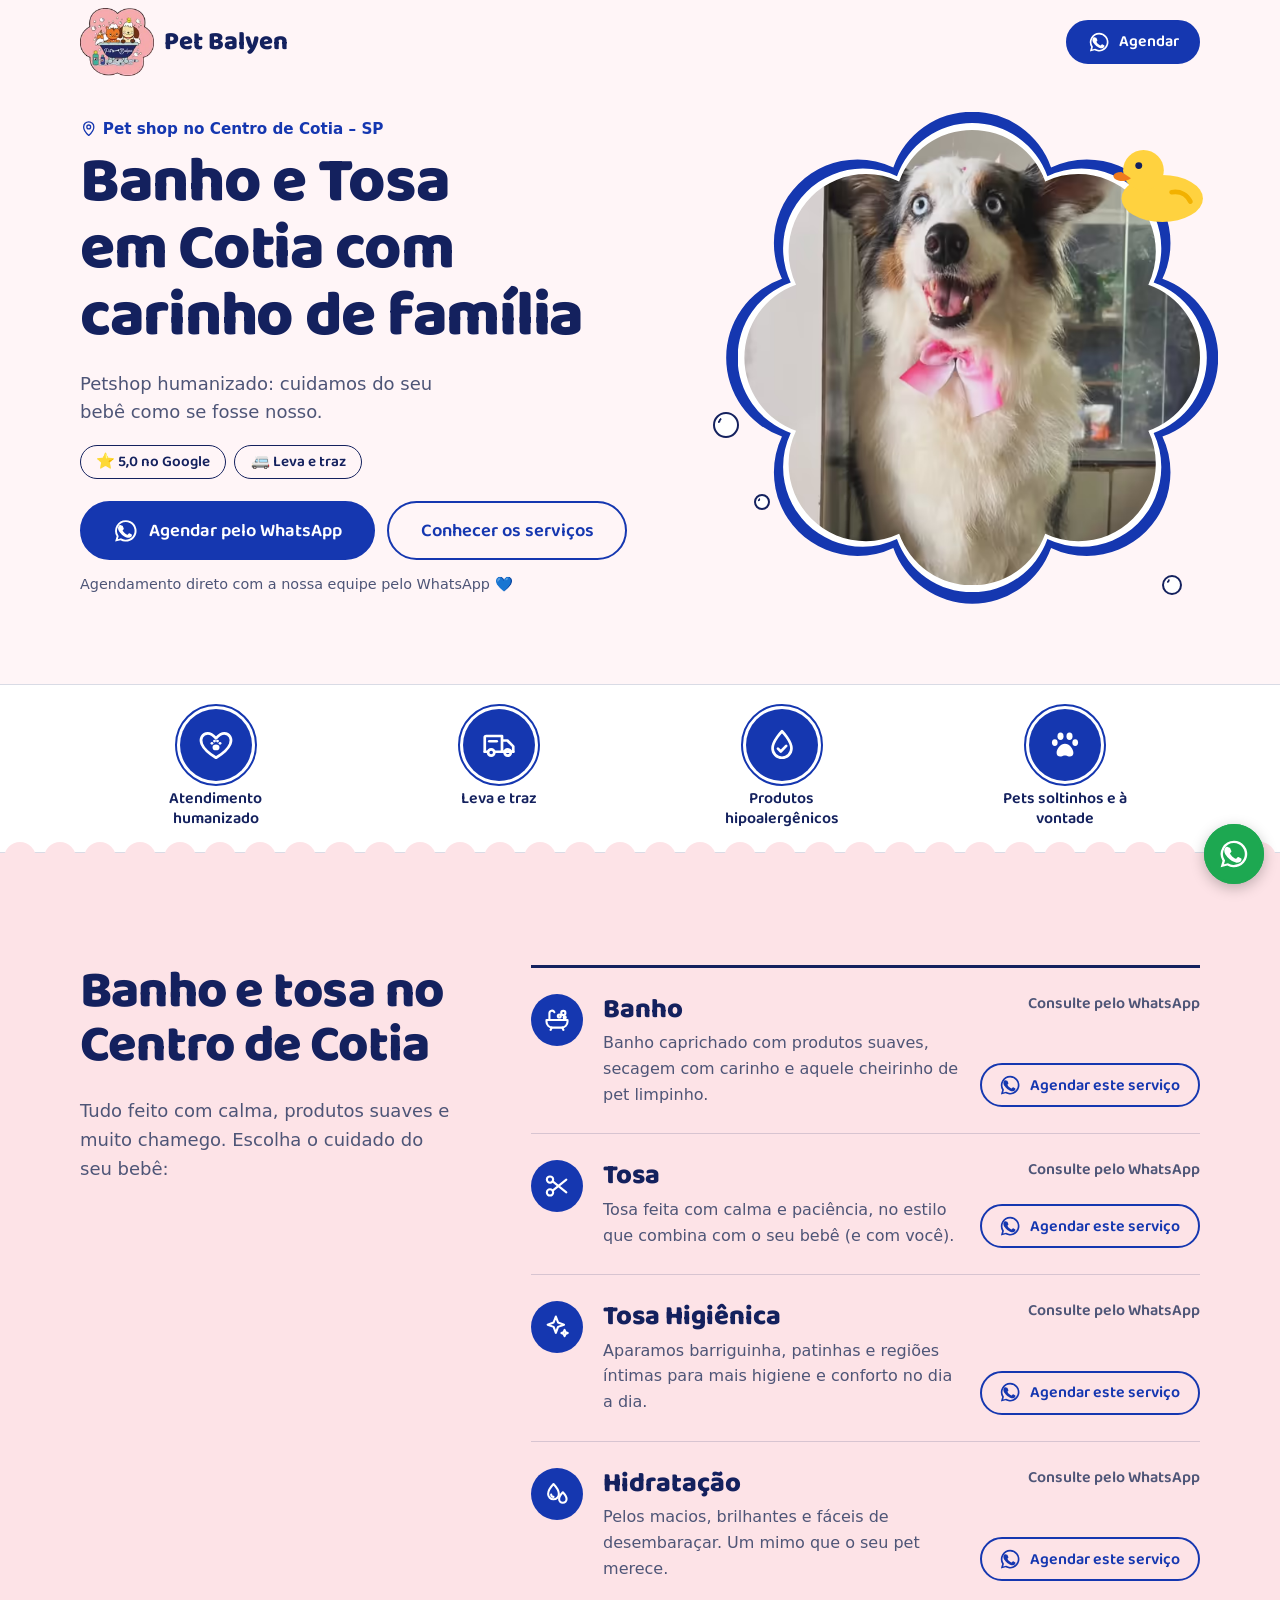
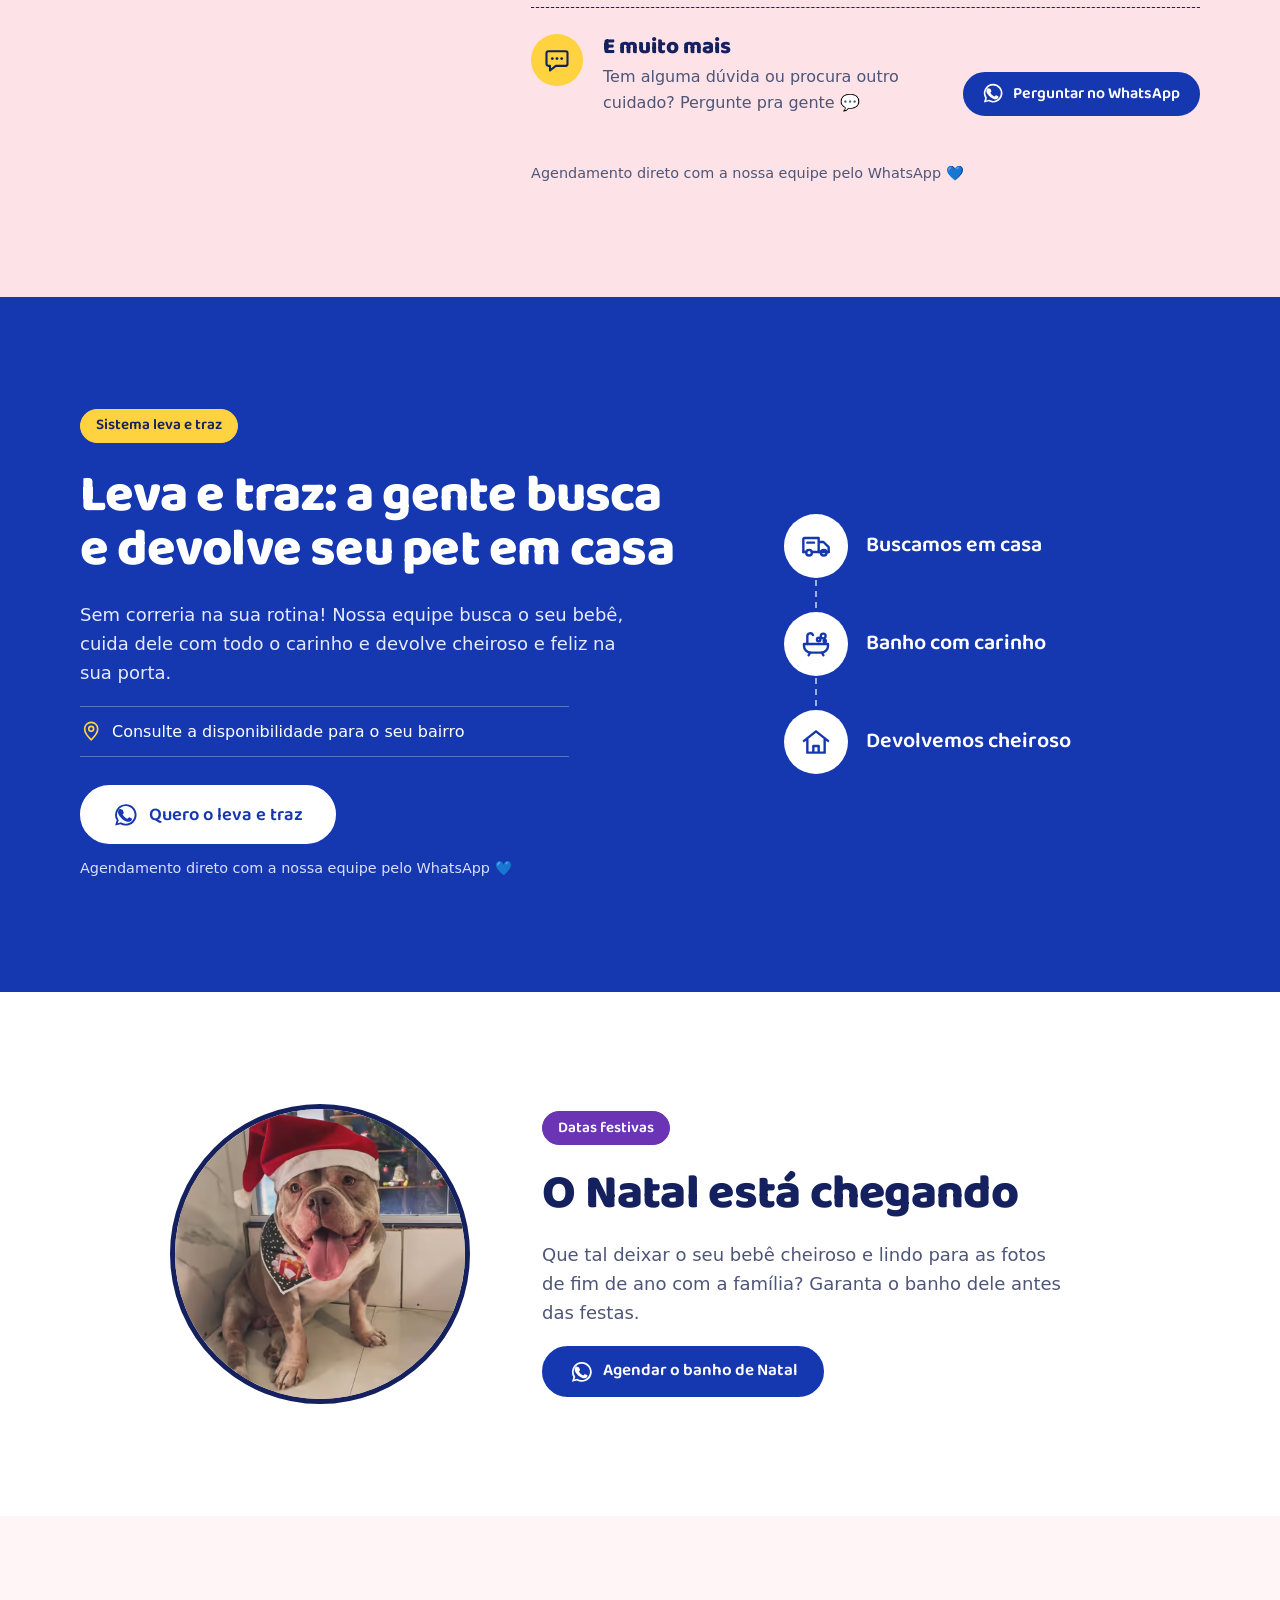
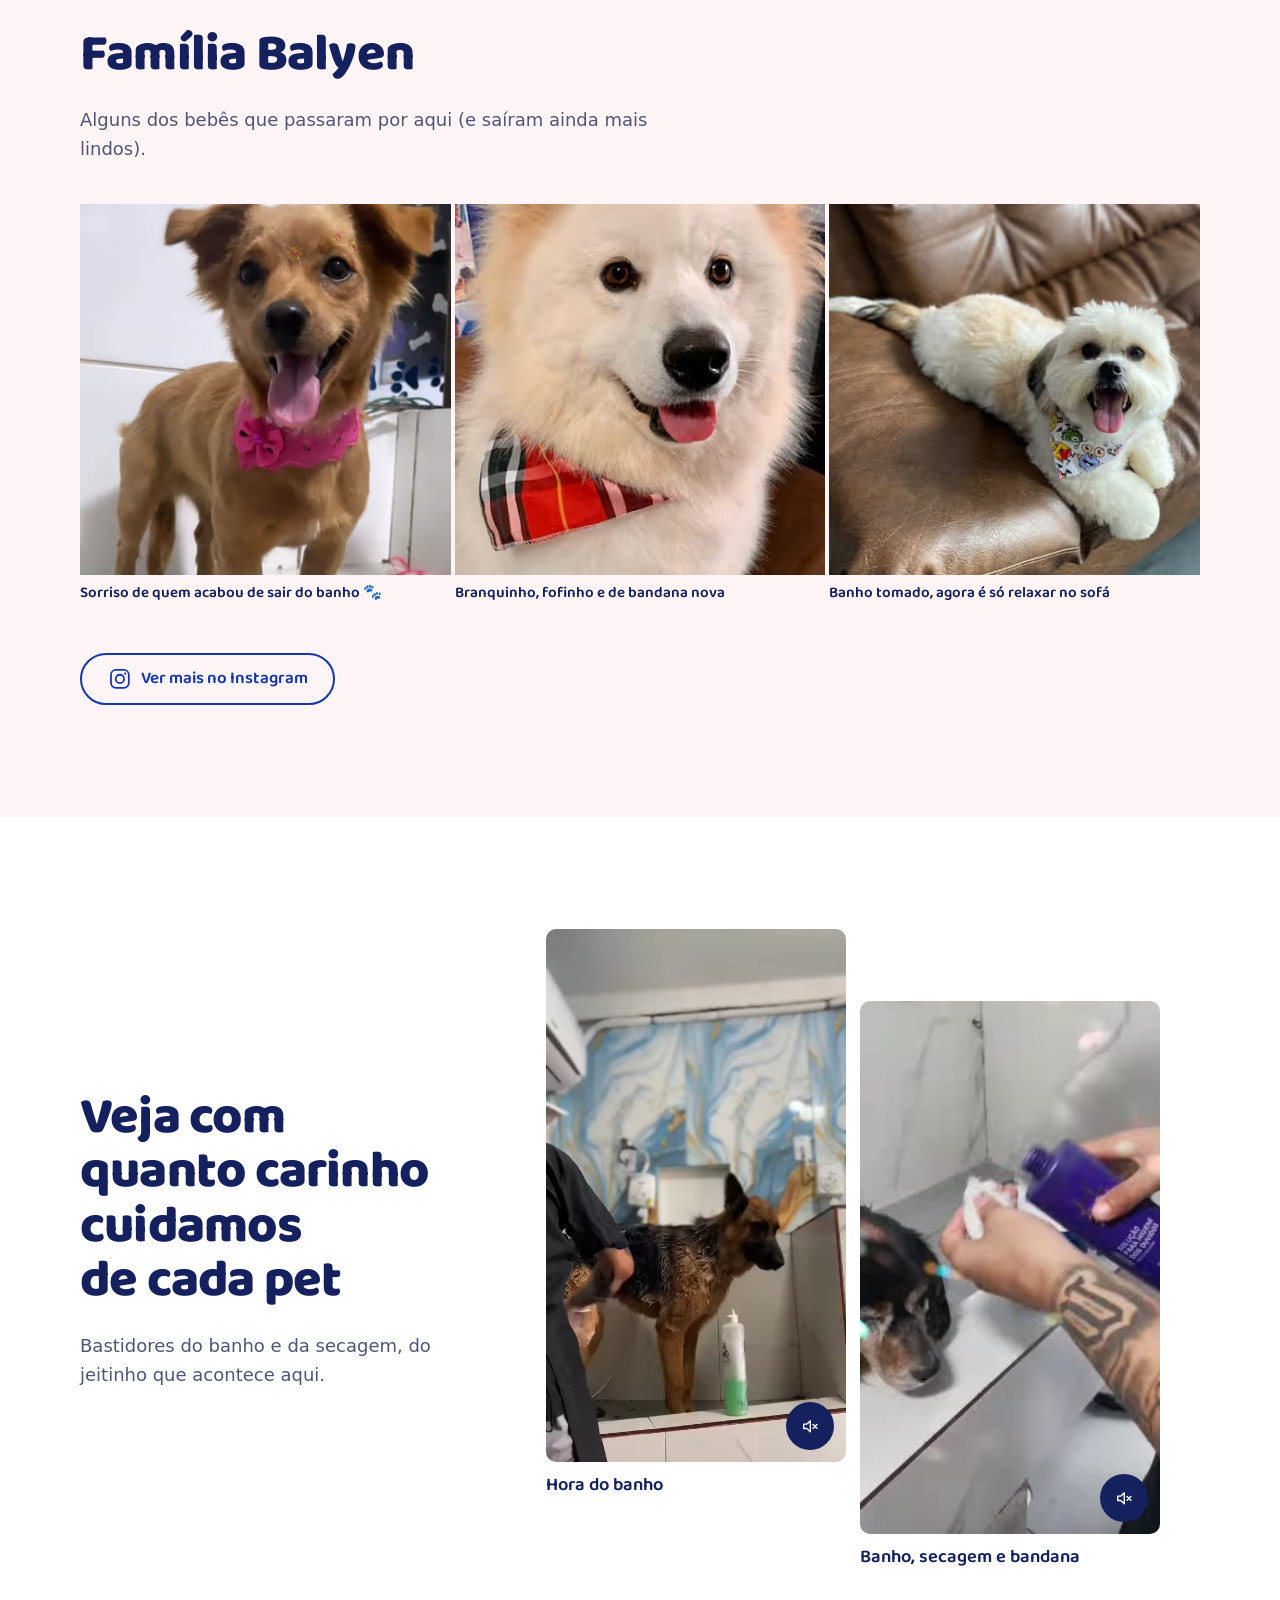
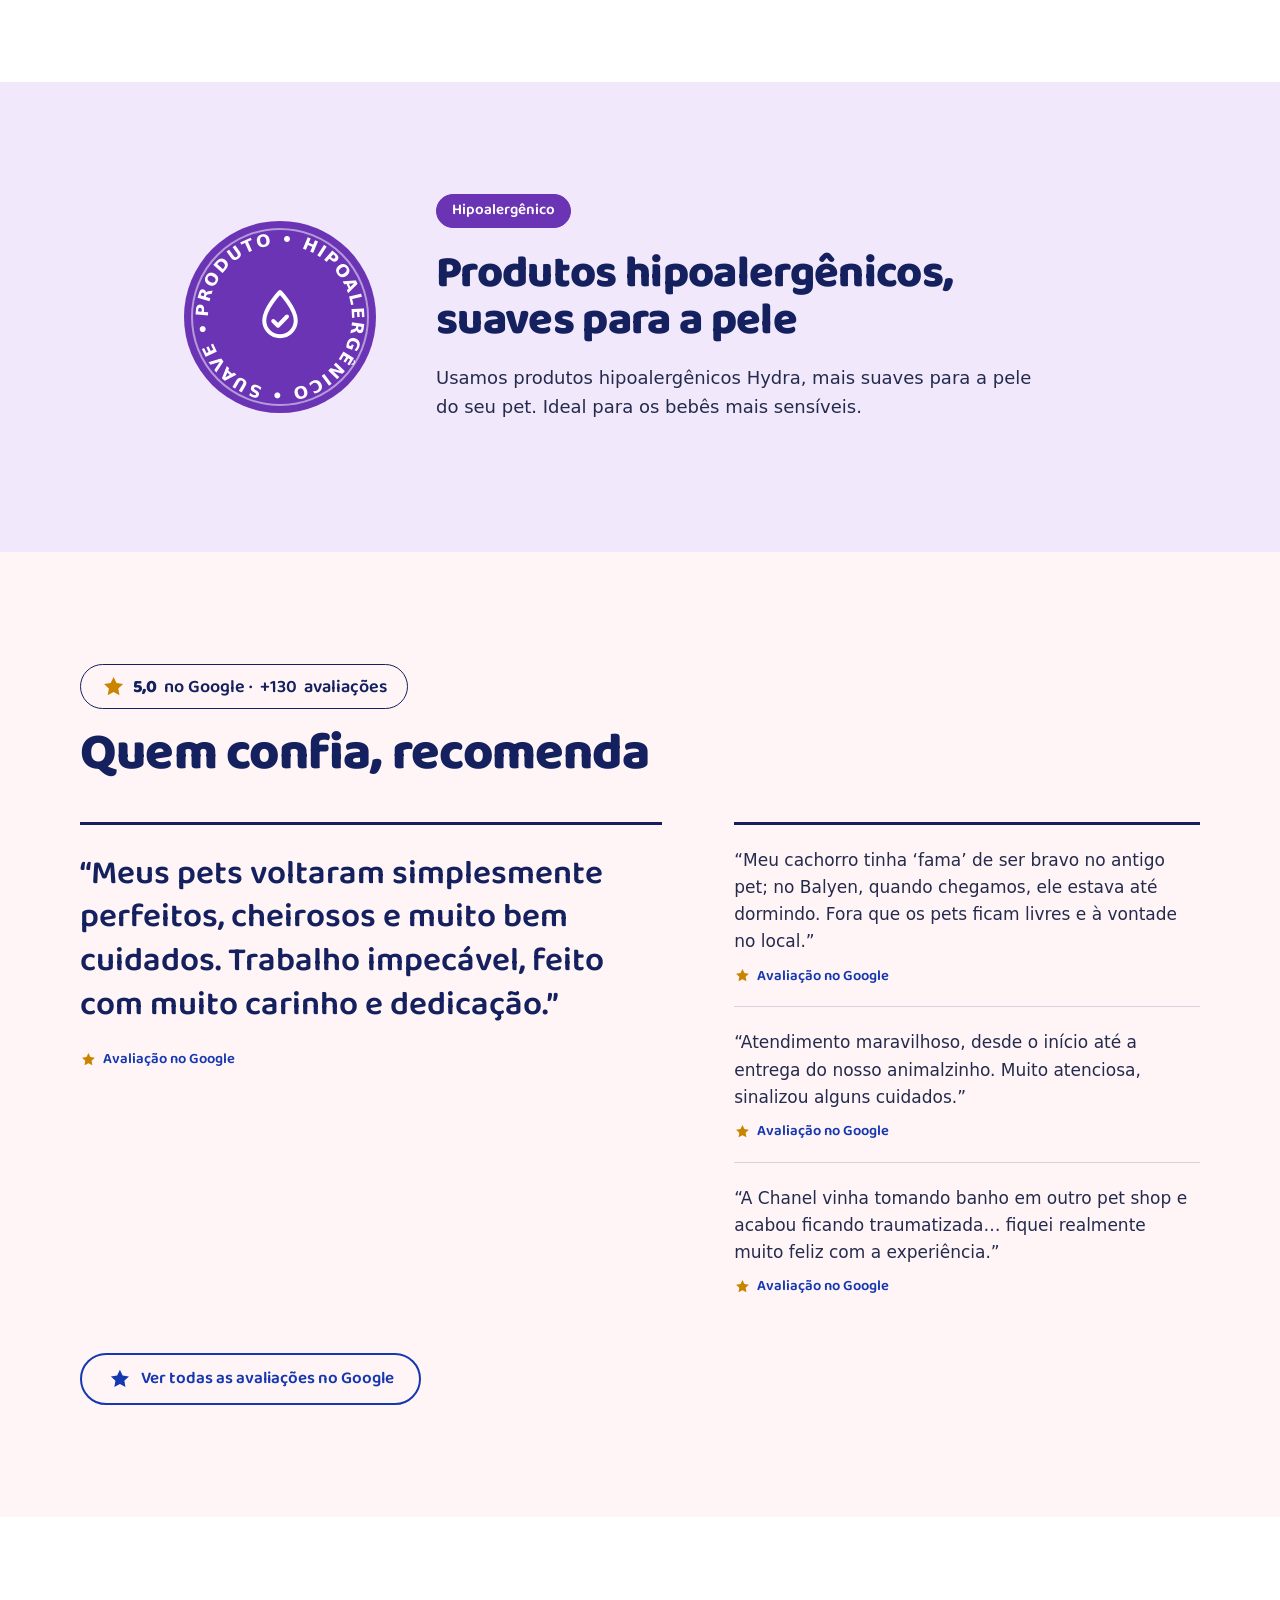
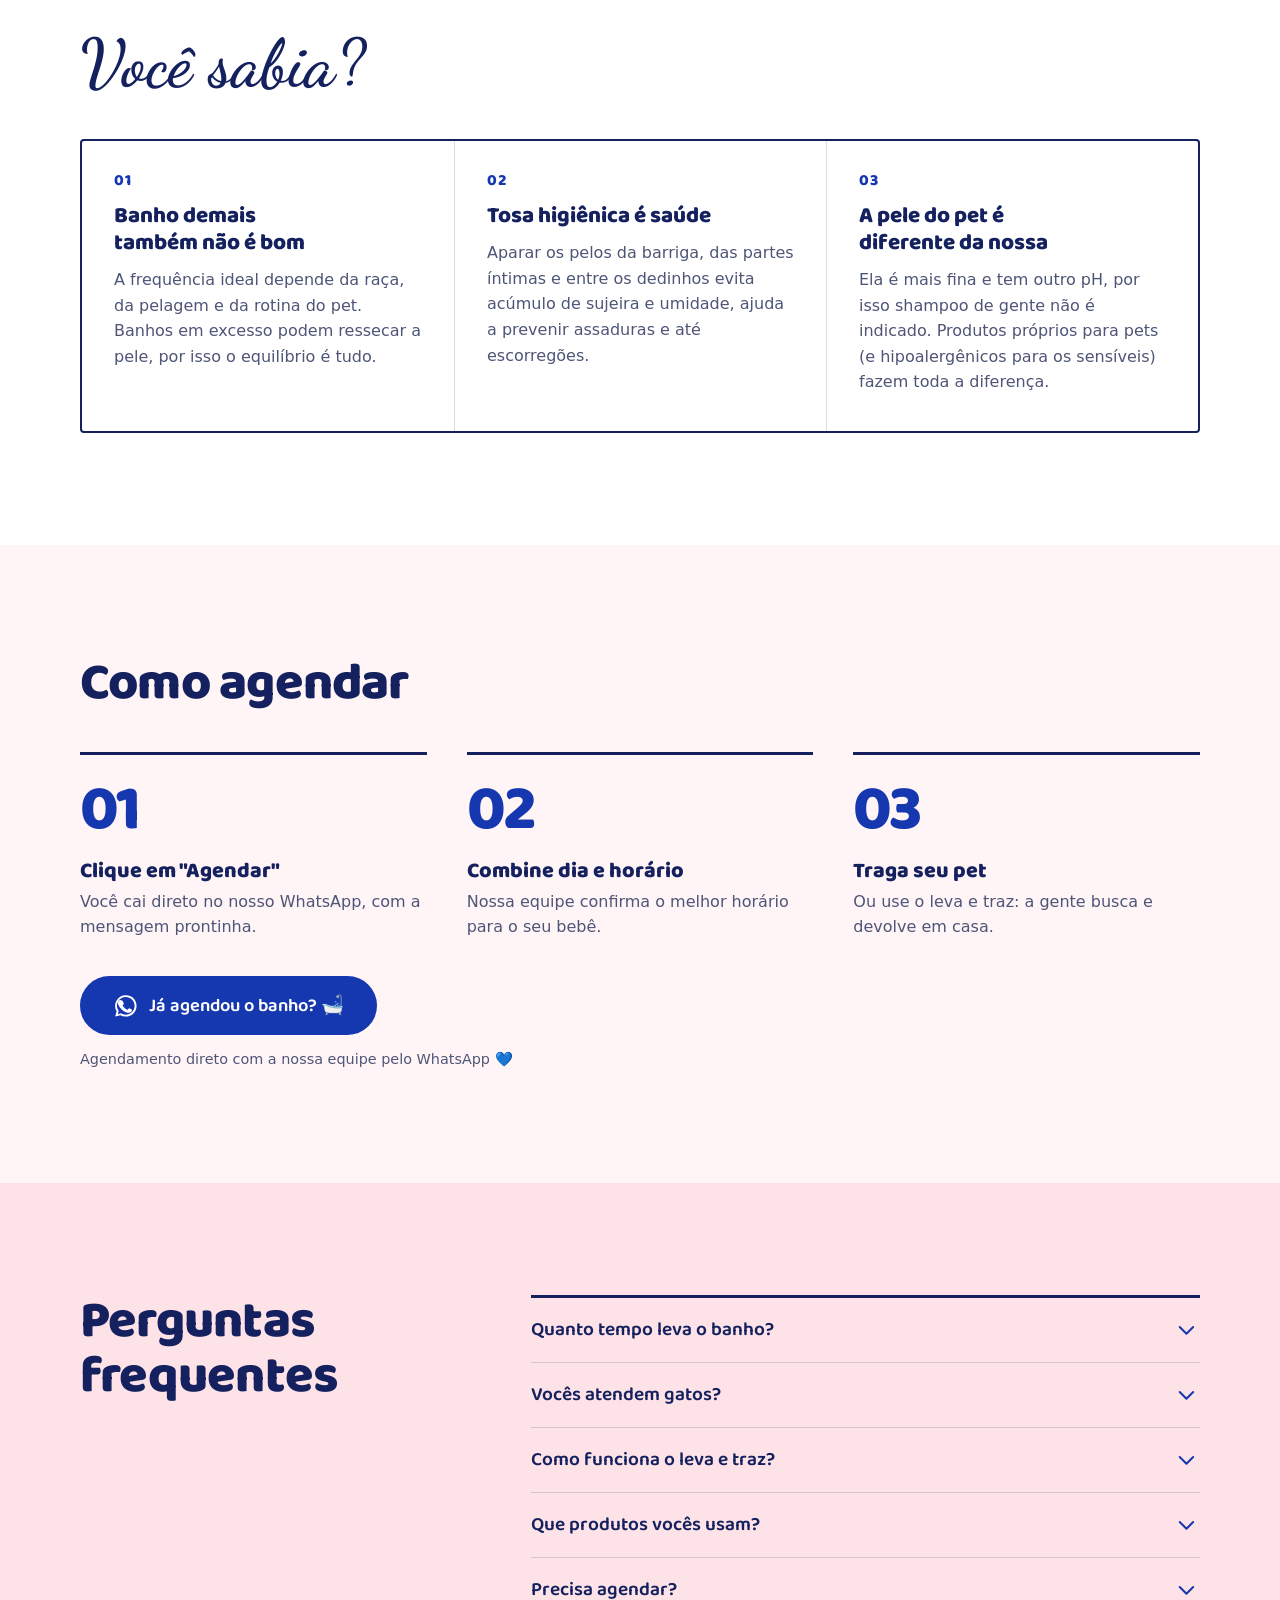
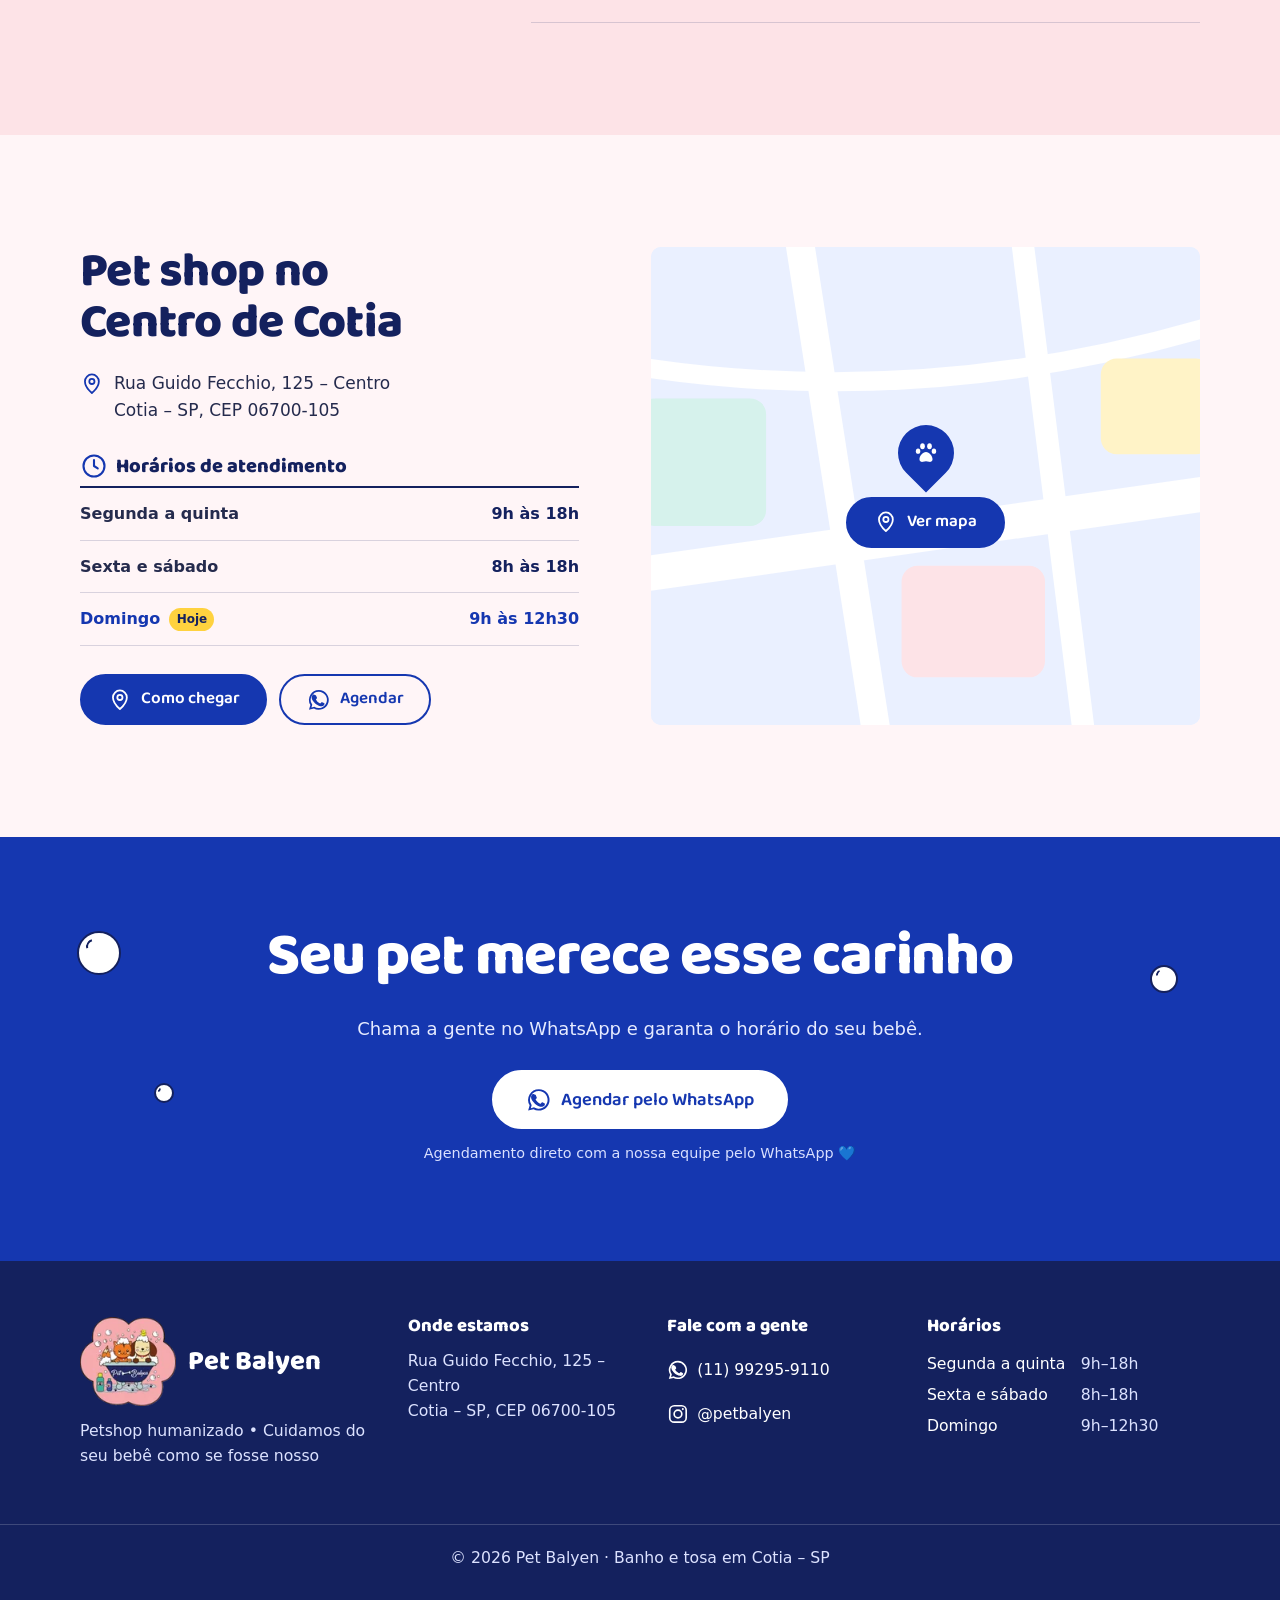
==== commit 8c900bb3: "Correção no _headers" ====
--- a/index.html
+++ b/index.html
@@ -163,9 +163,9 @@
     }
   </style>
   <!-- Resto do CSS sem bloquear a renderização -->
-  <link rel="preload" href="style.css" as="style" onload="this.onload=null;this.rel='stylesheet'">
-  <noscript><link rel="stylesheet" href="style.css"></noscript>
-  <script src="script.js" defer></script>
+  <link rel="preload" href="style.css?v=2" as="style" onload="this.onload=null;this.rel='stylesheet'">
+  <noscript><link rel="stylesheet" href="style.css?v=2"></noscript>
+  <script src="script.js?v=2" defer></script>
 
   <!-- Dados estruturados (gerados a partir do CONFIG pelo ferramentas/pre-render.js) -->
   <script type="application/ld+json" id="dados-estruturados">
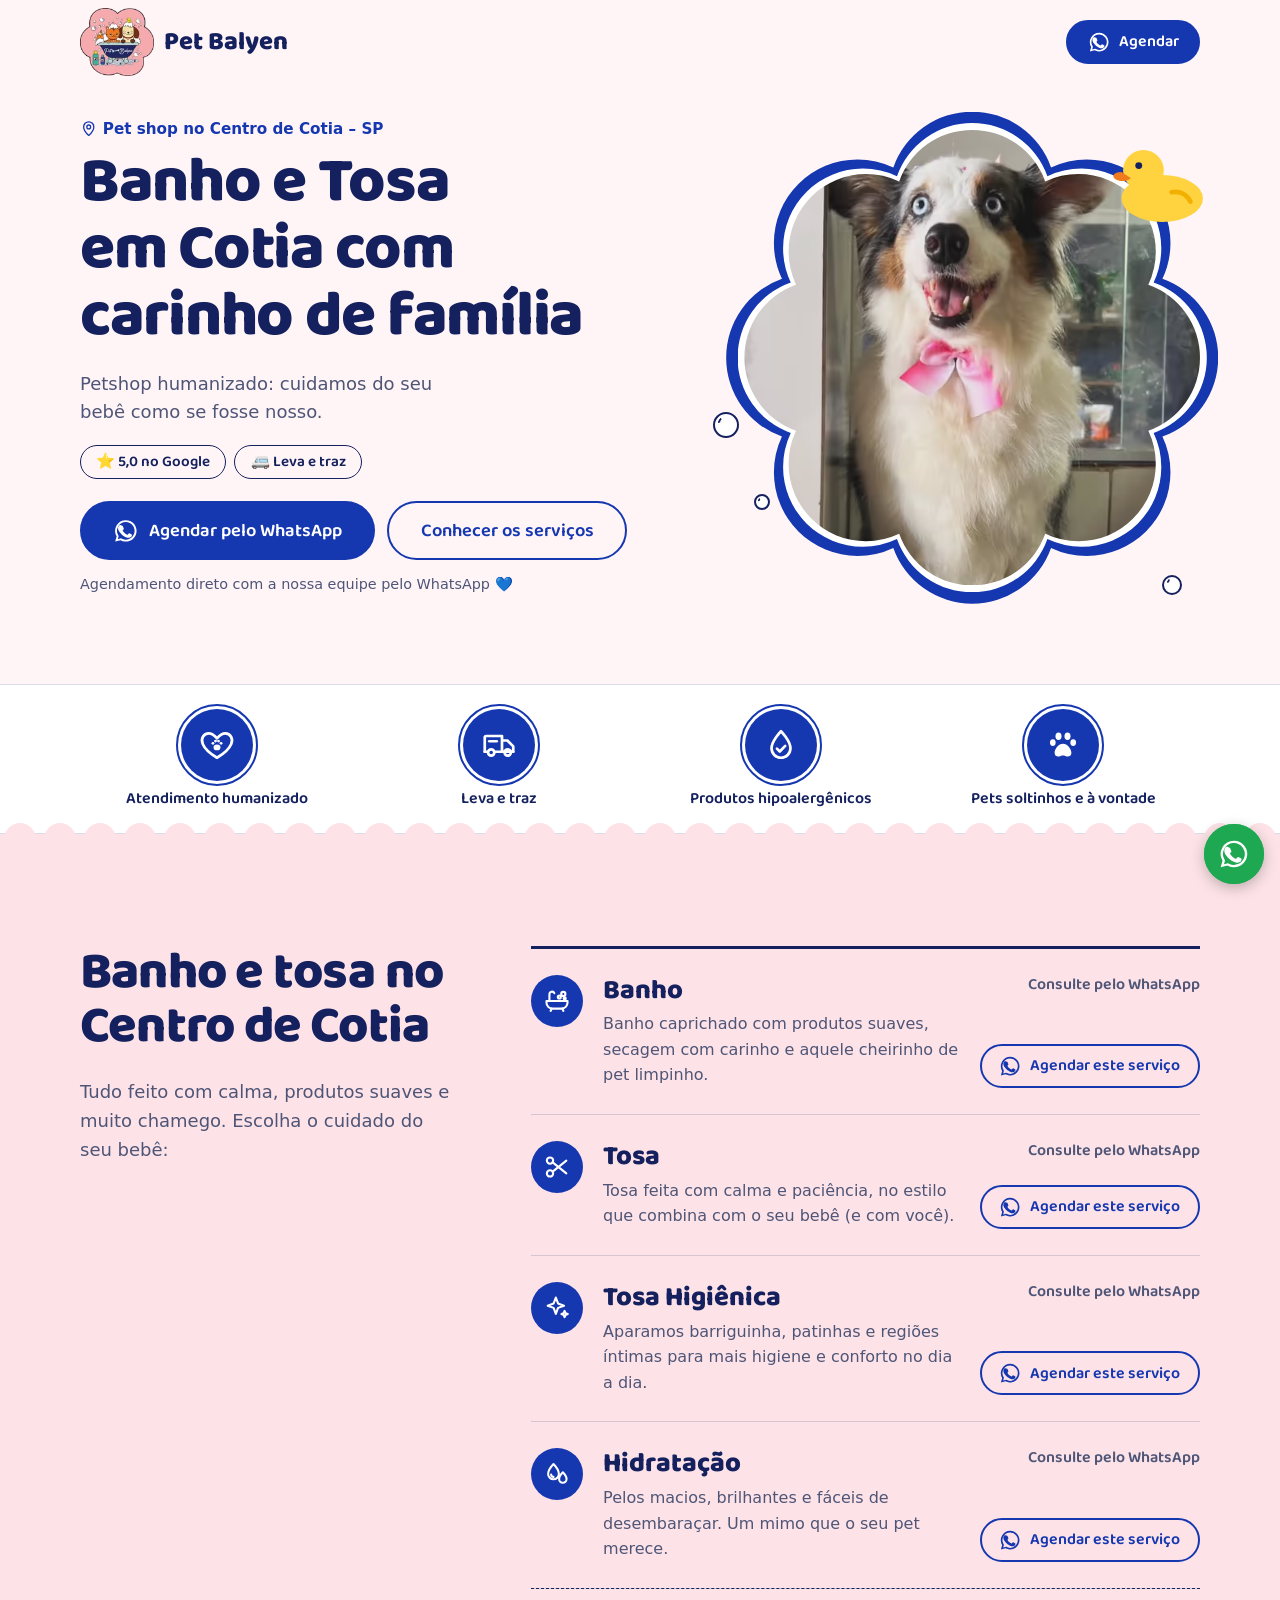
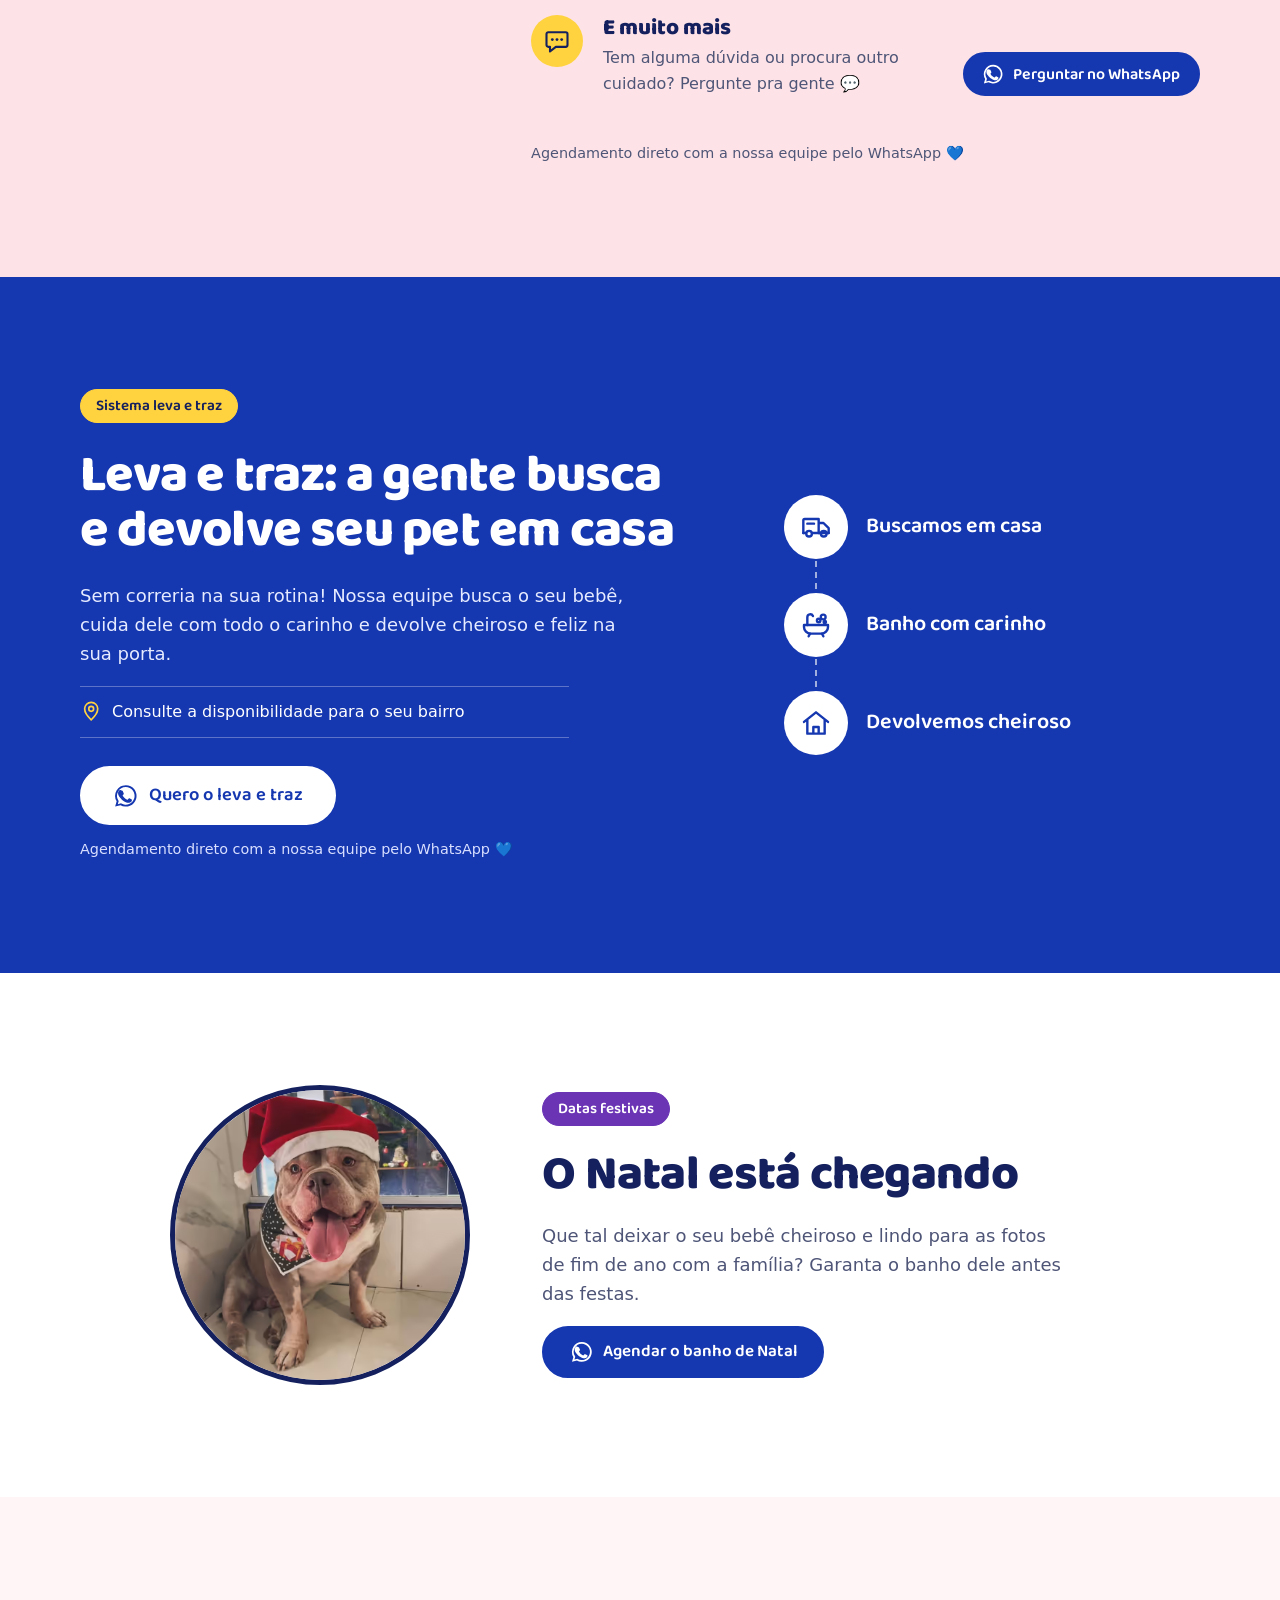
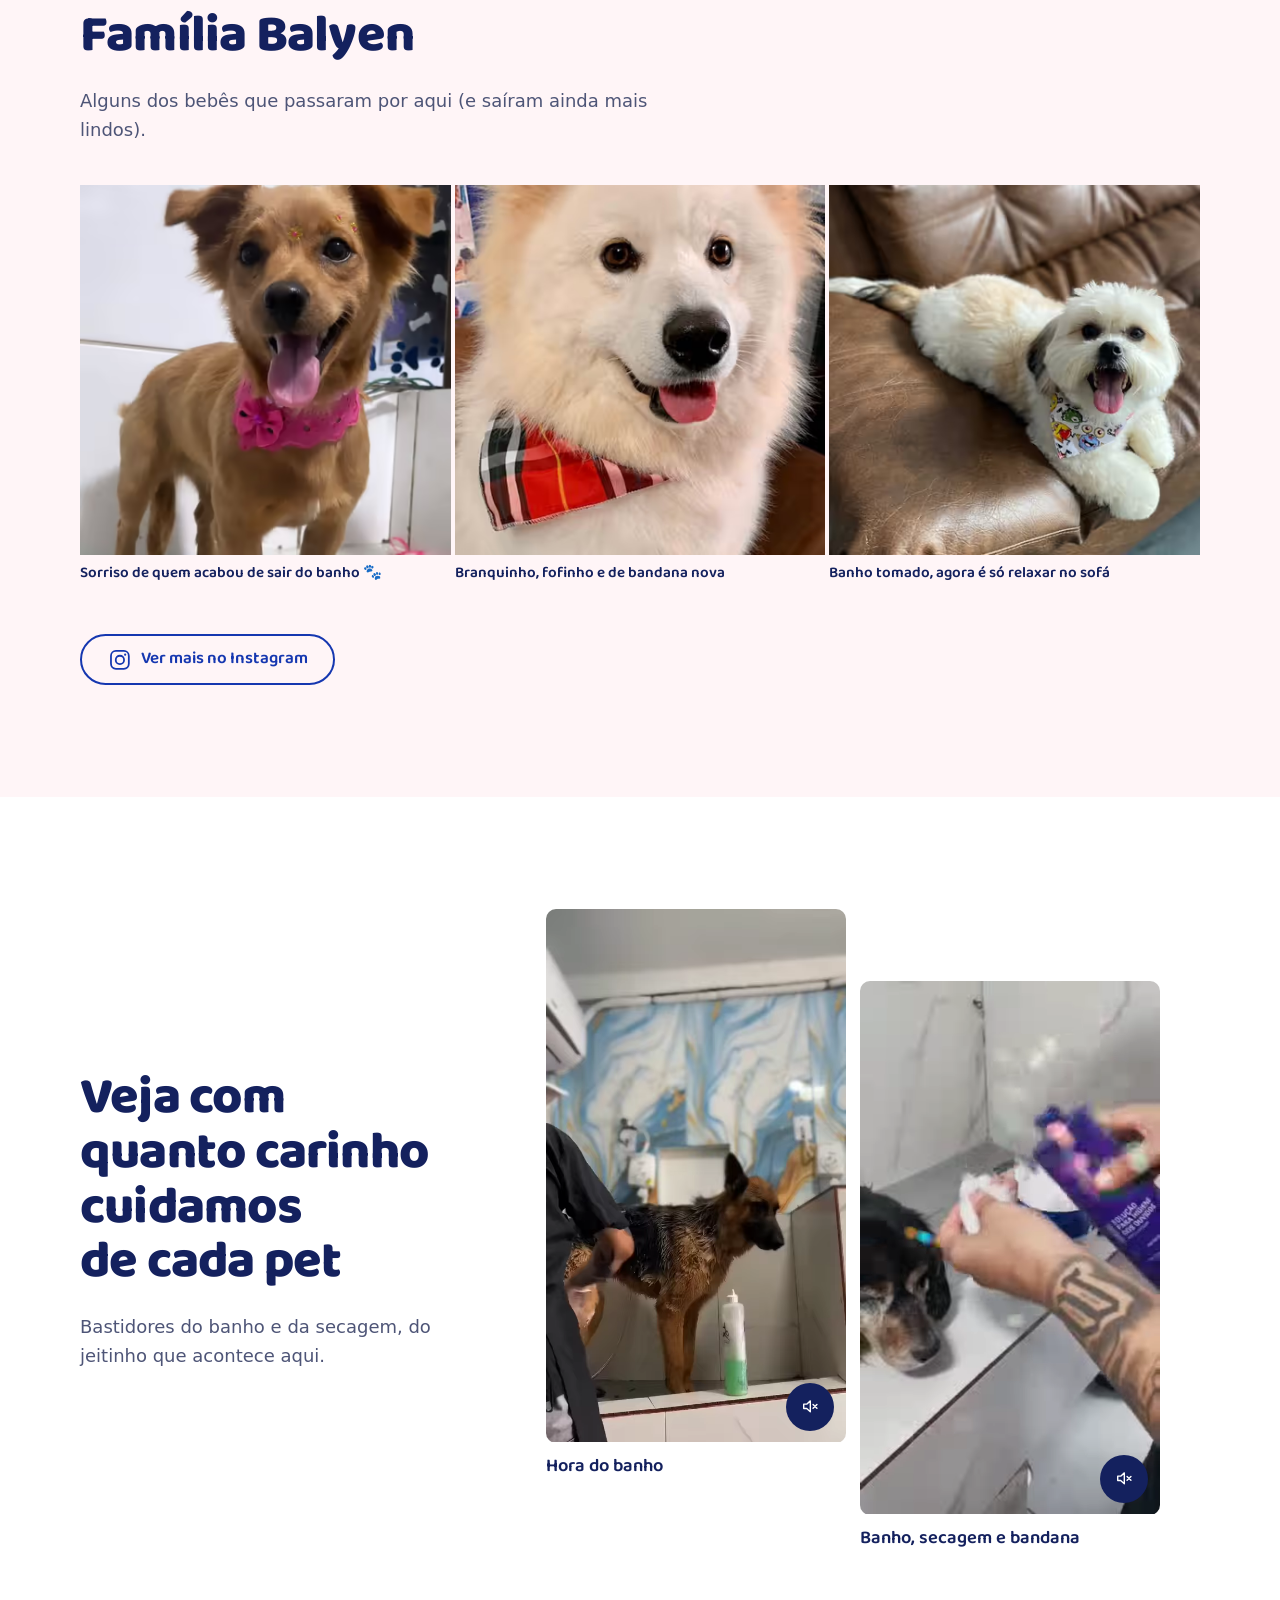
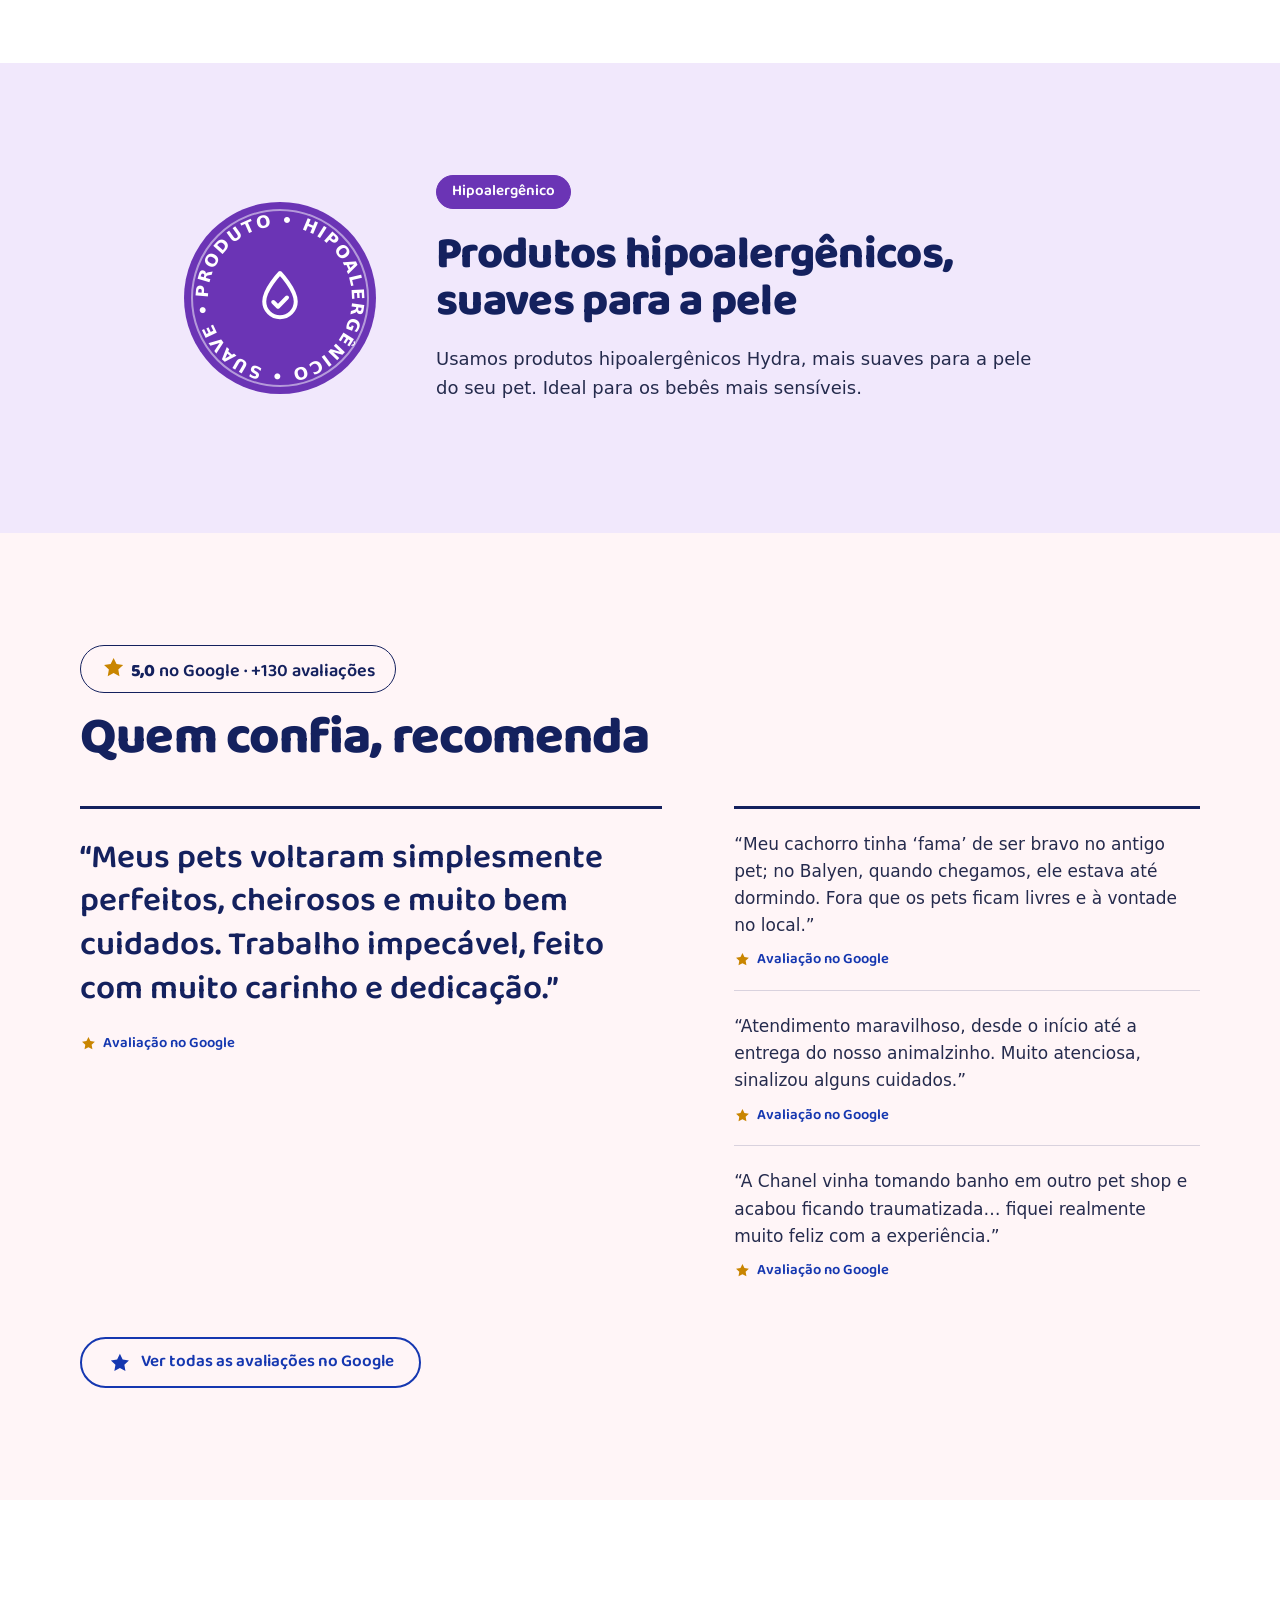
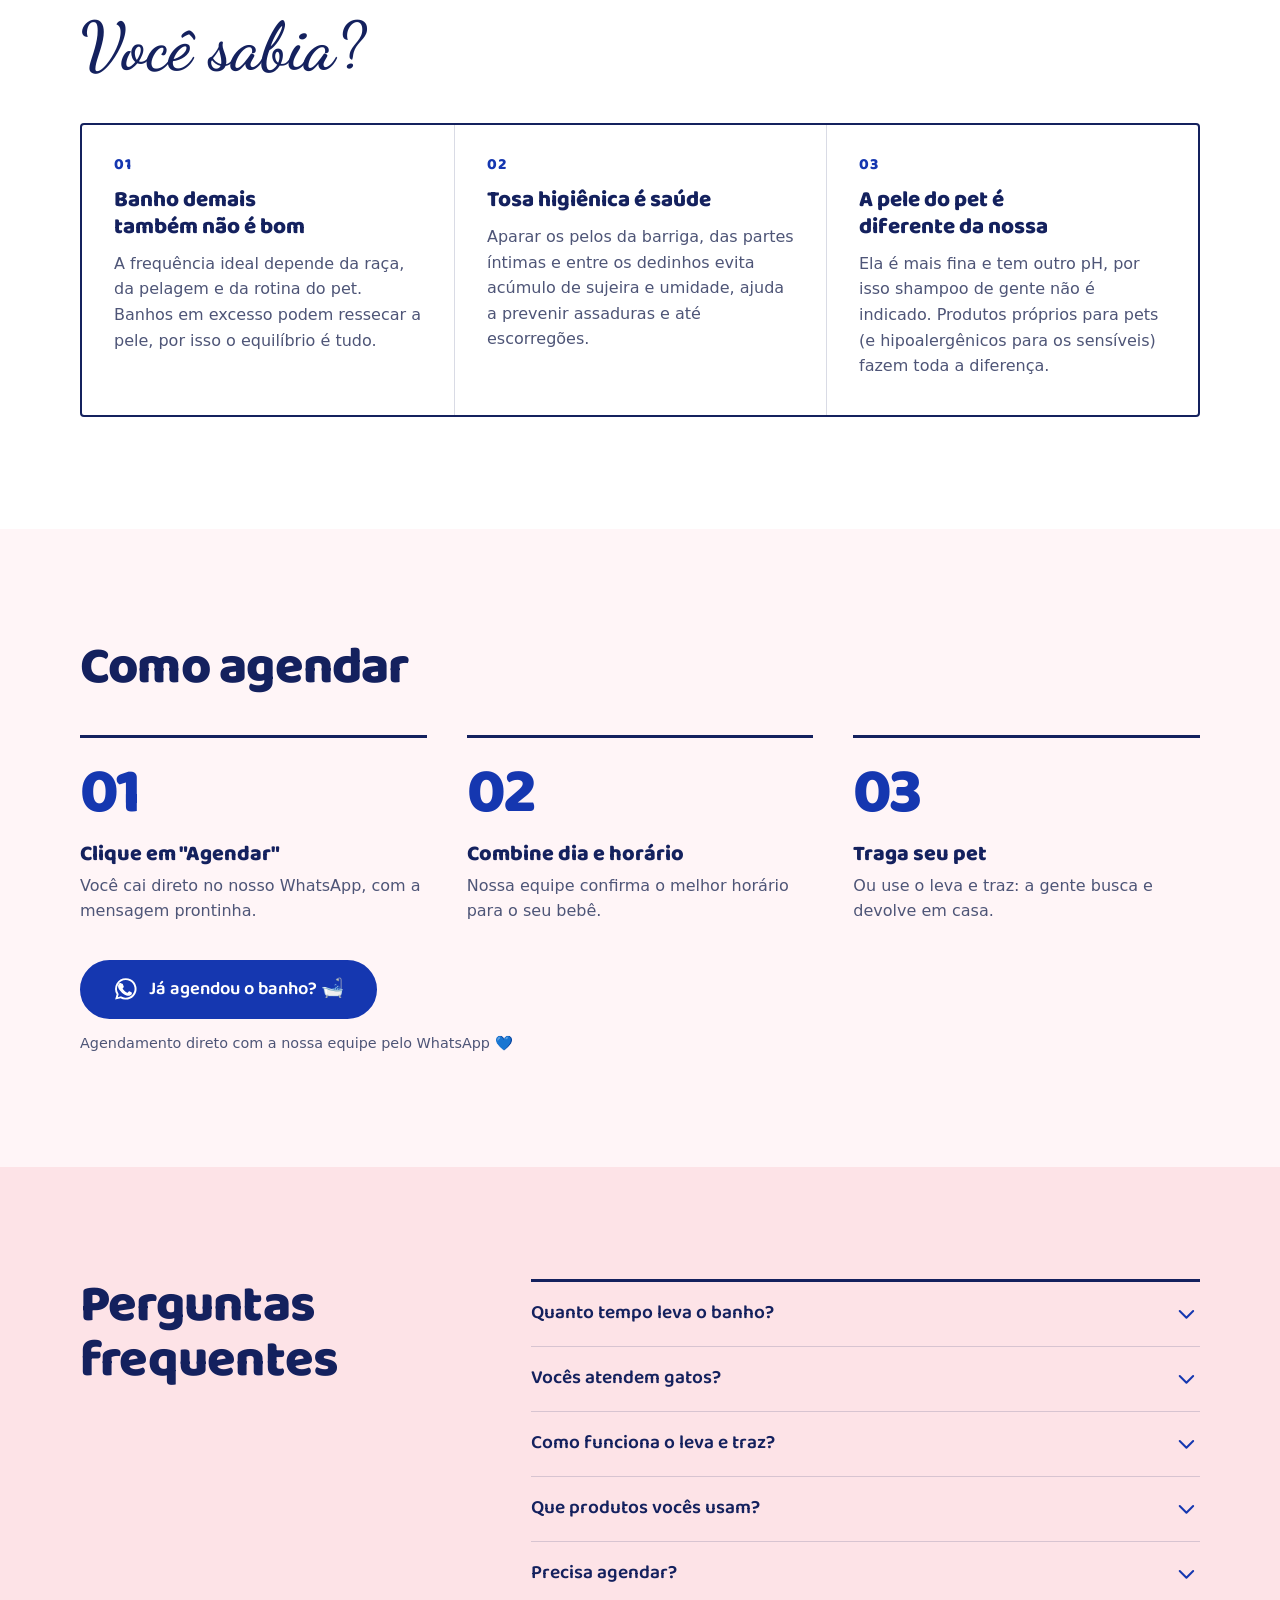
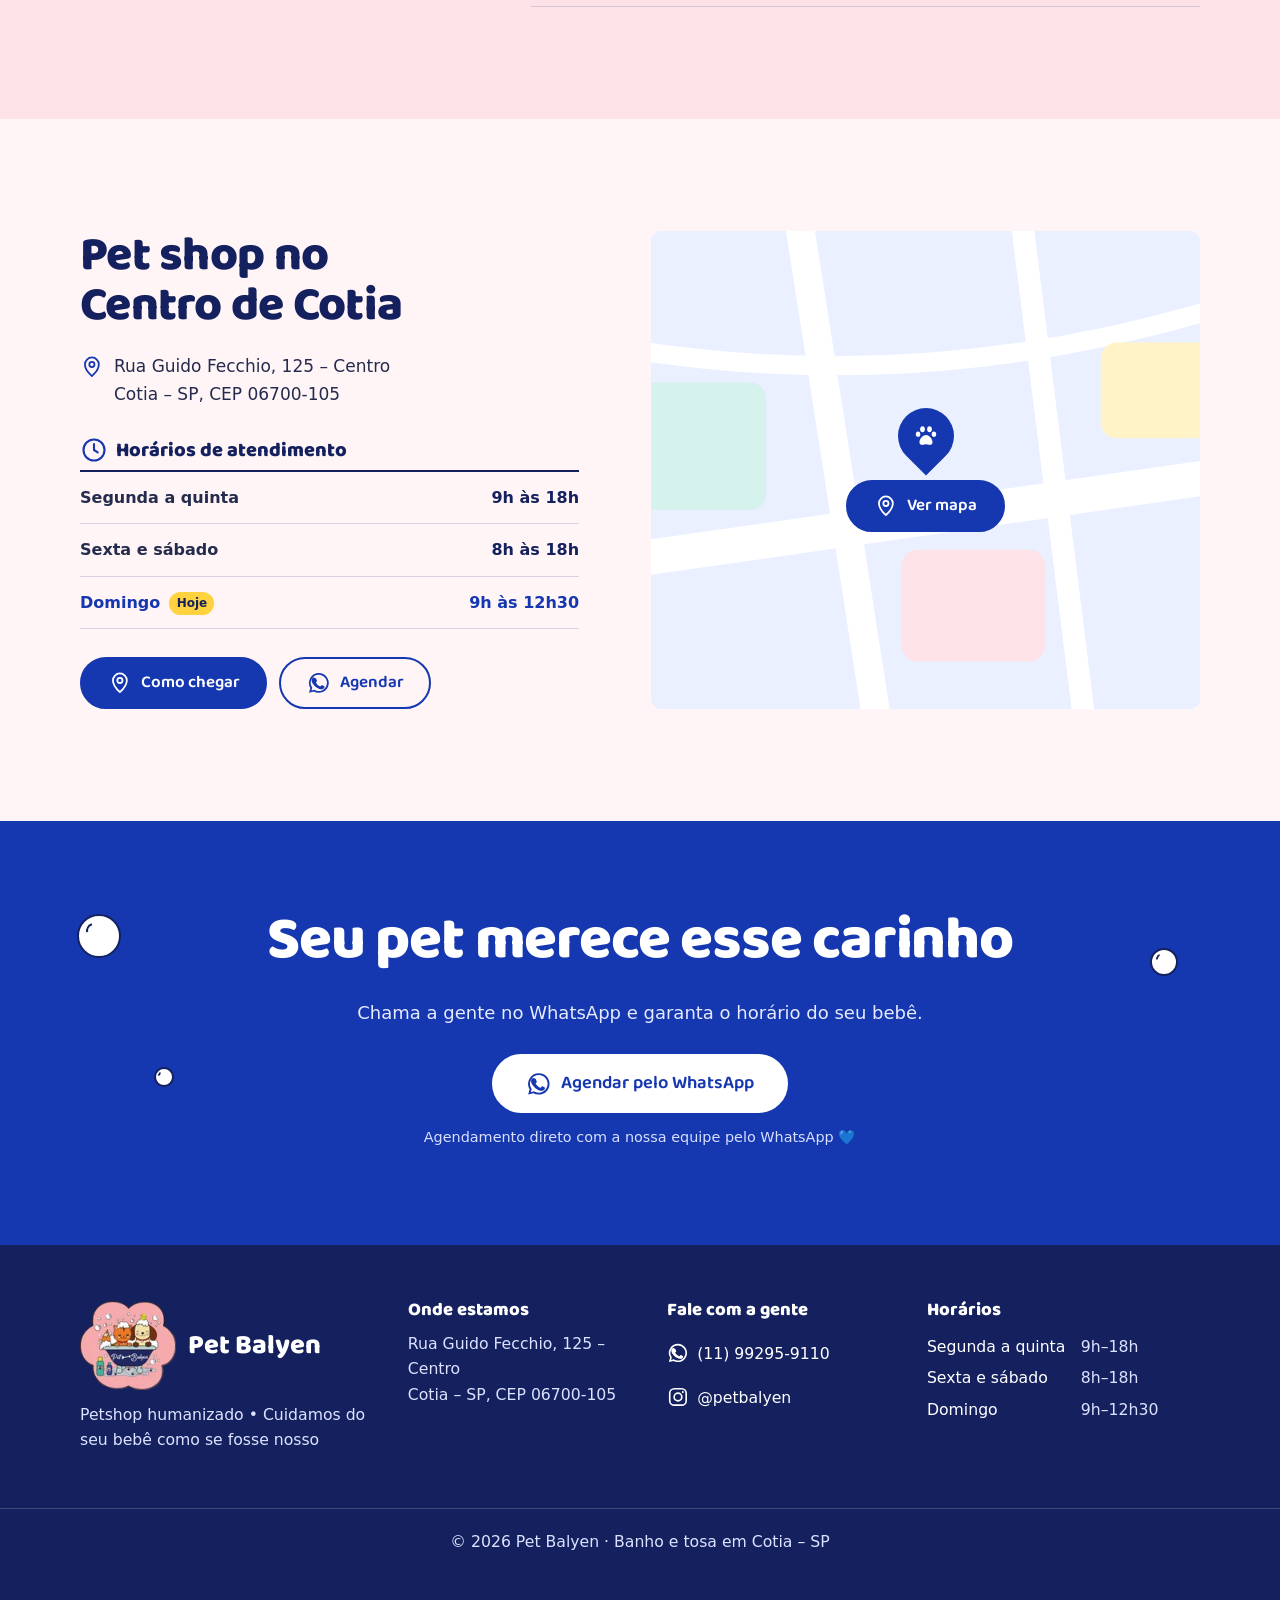
==== commit 7f55f47a: "Melhorias do design mobile" ====
--- a/index.html
+++ b/index.html
@@ -132,12 +132,22 @@
 
     /* Diferenciais: círculos azuis como os destaques do Instagram */
     .difs{background:#fff;border-block:1px solid var(--linha);padding:24px 0}
-    .difs ul{display:grid;grid-template-columns:repeat(4,1fr);gap:12px;list-style:none;margin:0;padding:0}
+    .difs ul{display:grid;grid-template-columns:repeat(4,minmax(0,1fr));gap:8px;list-style:none;margin:0;padding:0}
     .dif{display:flex;flex-direction:column;align-items:center;text-align:center;gap:8px}
-    .dif-ico{display:grid;place-items:center;width:60px;height:60px;border-radius:50%;background:var(--azul);color:#fff;
+    .dif-ico{display:grid;place-items:center;width:clamp(48px,14vw,60px);height:clamp(48px,14vw,60px);border-radius:50%;background:var(--azul);color:#fff;
       outline:2px solid var(--azul);outline-offset:3px}
-    .dif-ico .ico{width:30px;height:30px}
-    .dif-txt{font:600 .85rem/1.2 var(--f-titulo);color:var(--marinho);max-width:13ch}
+    .dif-ico .ico{width:55%;height:55%}
+    .dif-txt{font:600 clamp(.72rem,3.3vw,.85rem)/1.2 var(--f-titulo);color:var(--marinho);max-width:100%}
+    @media (max-width:599px){
+      .difs ul{grid-template-columns:repeat(2,minmax(0,1fr));gap:16px 10px}
+      .dif{flex-direction:row;text-align:left;gap:8px;min-width:0}
+      .dif-ico{width:40px;height:40px;flex:none;outline-offset:2px}
+      .dif-txt{min-width:0;font-size:clamp(.74rem,3.5vw,.9rem)}
+    }
+    @media (max-width:359px){
+      .difs ul{grid-template-columns:1fr;gap:12px}
+      .dif-txt{font-size:.95rem}
+    }
 
     /* Botão flutuante do WhatsApp (única sombra: ele fica acima do conteúdo) */
     .whats-flutuante{position:fixed;right:16px;bottom:16px;z-index:60;display:grid;place-items:center;width:60px;height:60px;border-radius:50%;
@@ -163,9 +173,9 @@
     }
   </style>
   <!-- Resto do CSS sem bloquear a renderização -->
-  <link rel="preload" href="style.css?v=2" as="style" onload="this.onload=null;this.rel='stylesheet'">
-  <noscript><link rel="stylesheet" href="style.css?v=2"></noscript>
-  <script src="script.js?v=2" defer></script>
+  <link rel="preload" href="style.css?v=5" as="style" onload="this.onload=null;this.rel='stylesheet'">
+  <noscript><link rel="stylesheet" href="style.css?v=5"></noscript>
+  <script src="script.js?v=5" defer></script>
 
   <!-- Dados estruturados (gerados a partir do CONFIG pelo ferramentas/pre-render.js) -->
   <script type="application/ld+json" id="dados-estruturados">
--- a/style.css
+++ b/style.css
@@ -248,3 +248,14 @@
   .rodape{padding-bottom:56px}
   .rodape-grid{grid-template-columns:1.3fr 1fr 1fr 1.2fr}
 }
+
+/* ---------- Correções mobile ---------- */
+/* Selo da nota do Google: texto corrido numa linha só (sem cada trecho virar coluna) */
+.nota-google{display:inline-block;line-height:1.3;max-width:100%}
+.nota-google .ico{display:inline-block;vertical-align:-.25em;margin-right:.3em}
+
+/* Natal: centralizado até o desktop */
+@media (max-width:899px){
+  .sazonal-grid{justify-items:center;text-align:center}
+  .sazonal p{margin-inline:auto}
+}
--- a/style.css
+++ b/style.css
@@ -248,3 +248,14 @@
   .rodape{padding-bottom:56px}
   .rodape-grid{grid-template-columns:1.3fr 1fr 1fr 1.2fr}
 }
+
+/* ---------- Correções mobile ---------- */
+/* Selo da nota do Google: texto corrido numa linha só (sem cada trecho virar coluna) */
+.nota-google{display:inline-block;line-height:1.3;max-width:100%}
+.nota-google .ico{display:inline-block;vertical-align:-.25em;margin-right:.3em}
+
+/* Natal: centralizado até o desktop */
+@media (max-width:899px){
+  .sazonal-grid{justify-items:center;text-align:center}
+  .sazonal p{margin-inline:auto}
+}
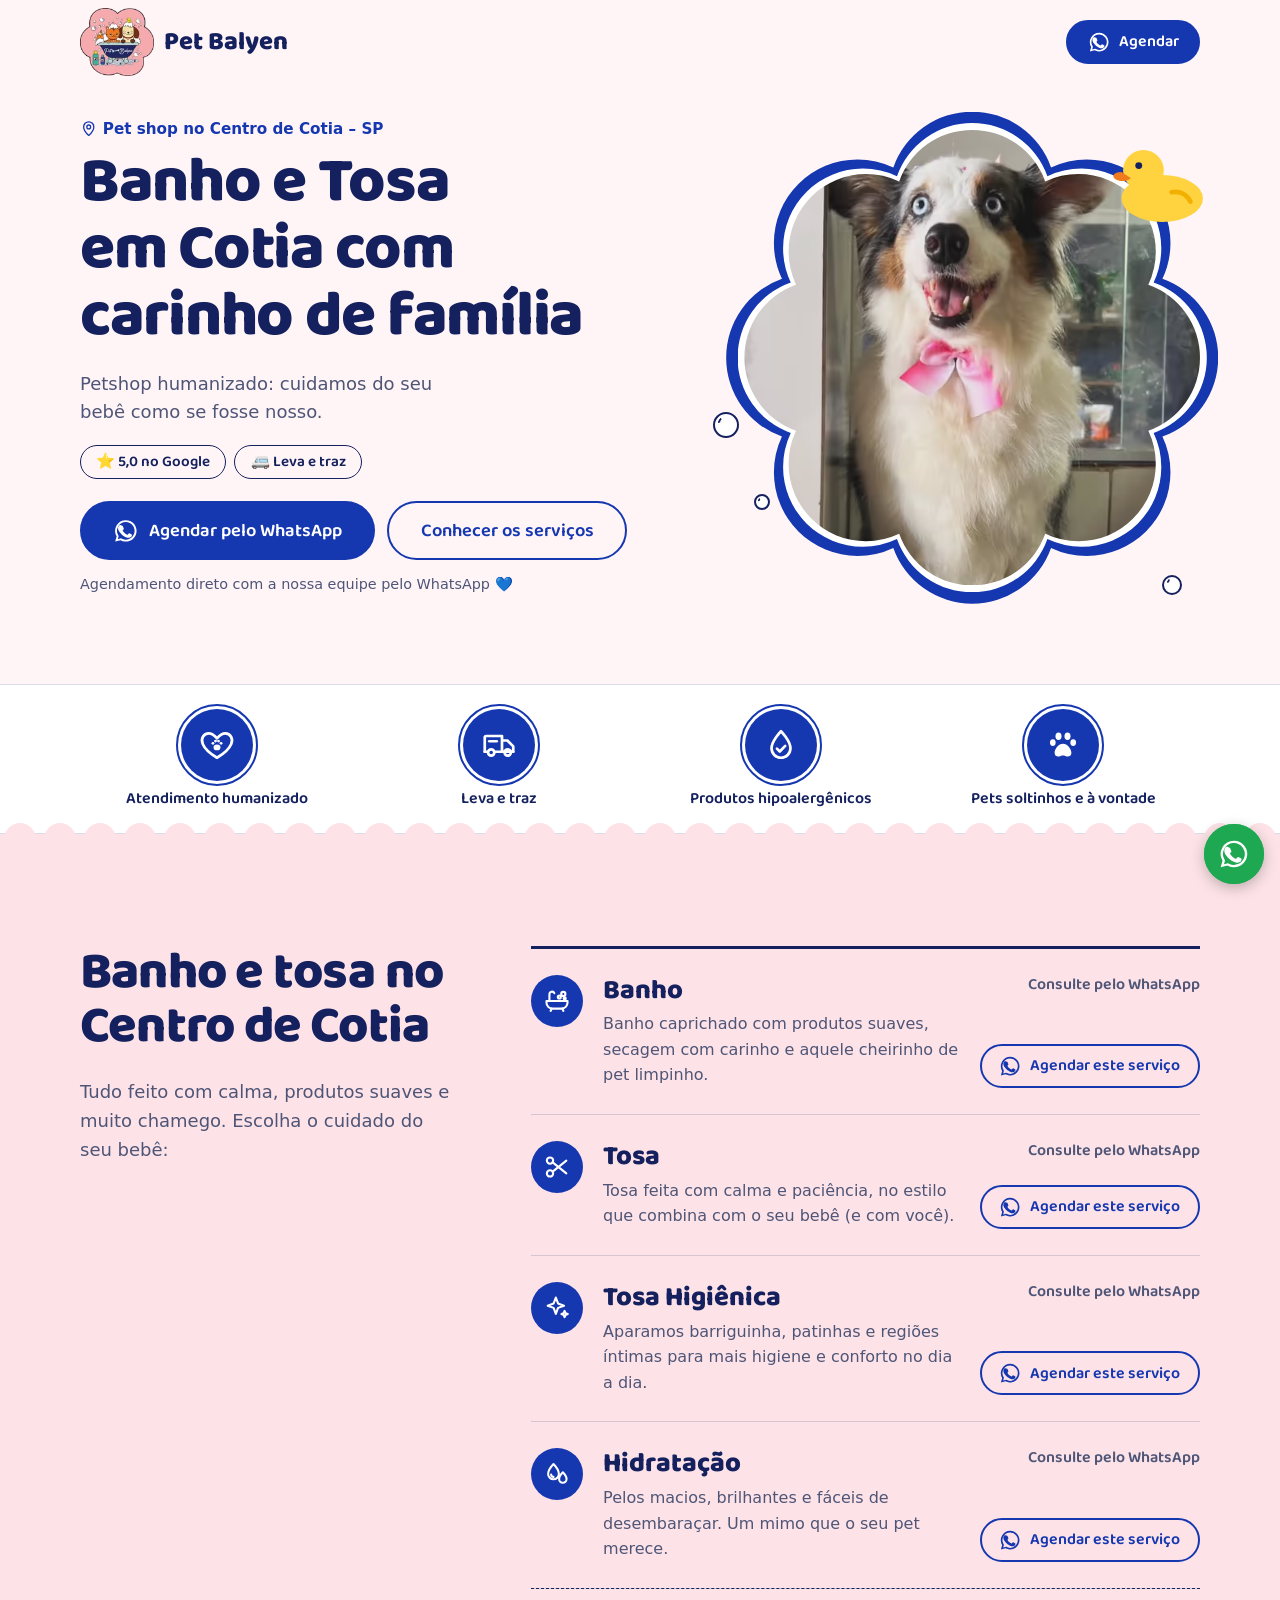
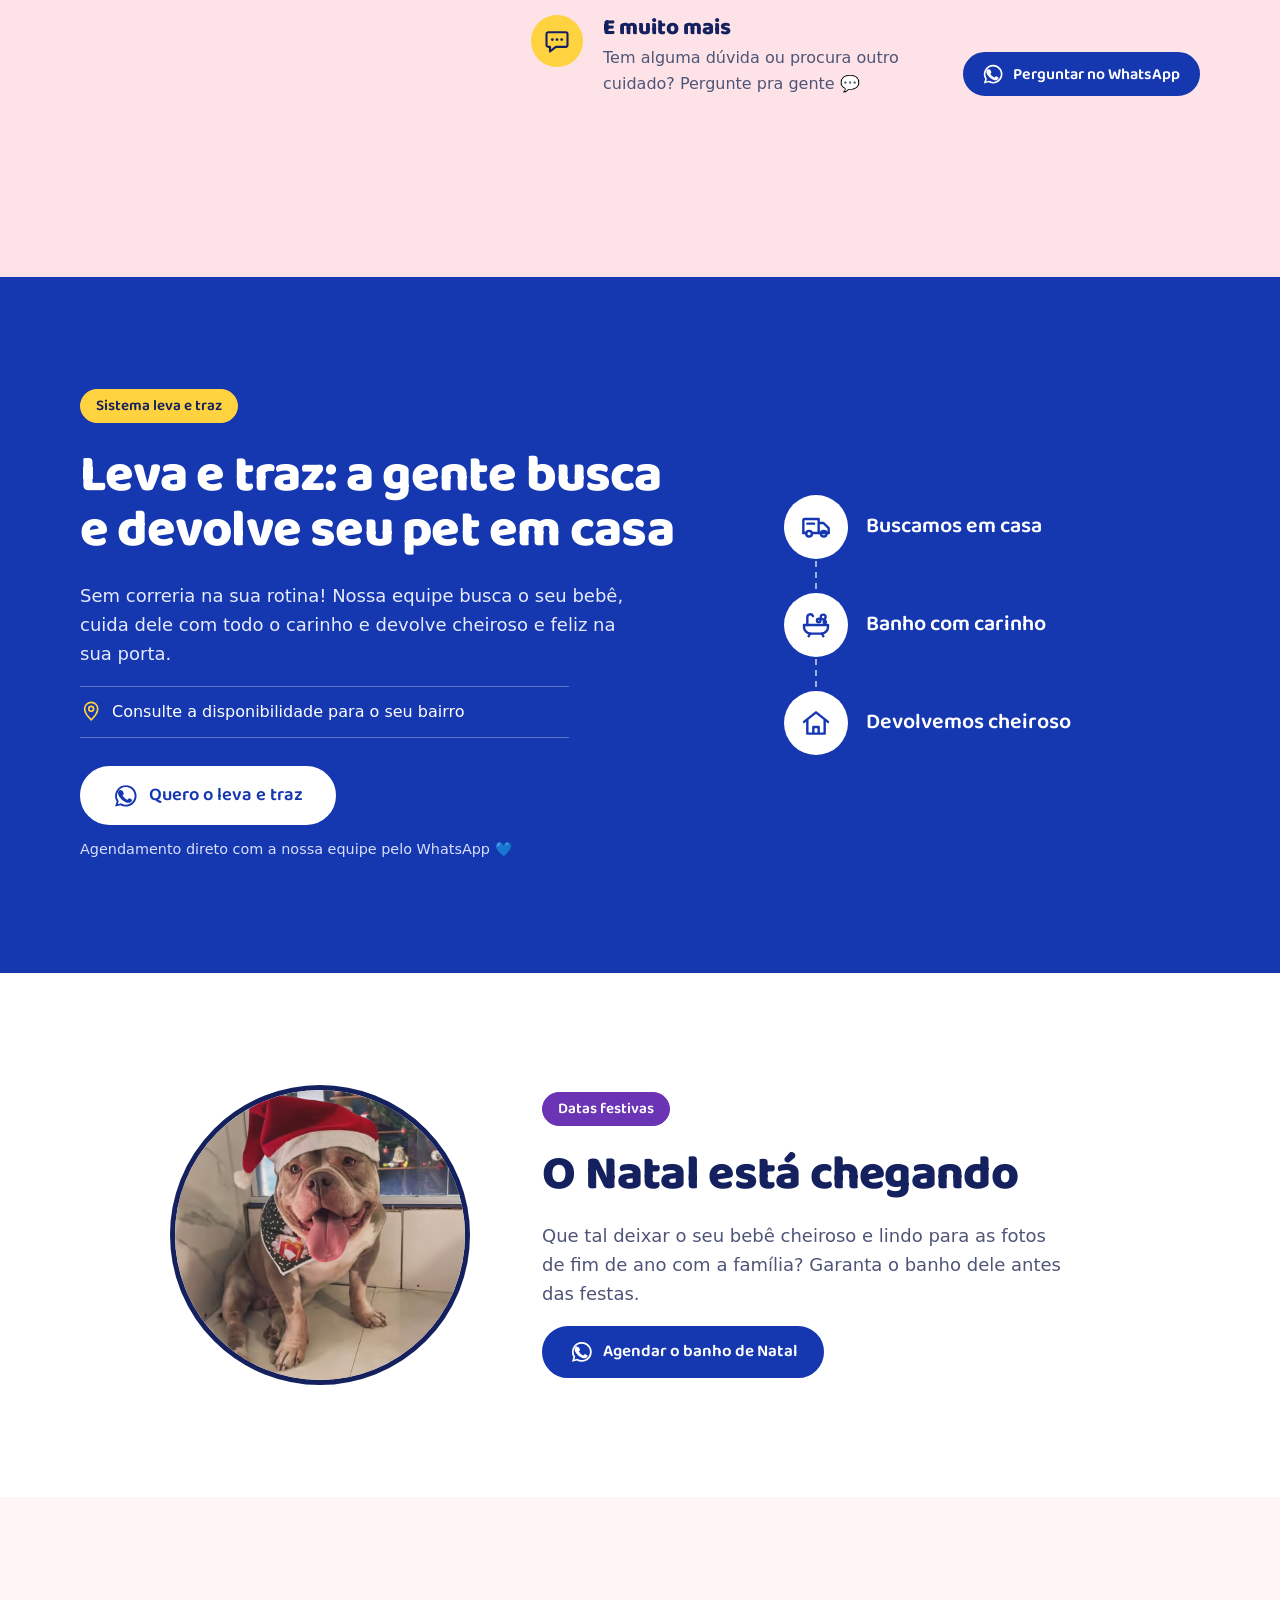
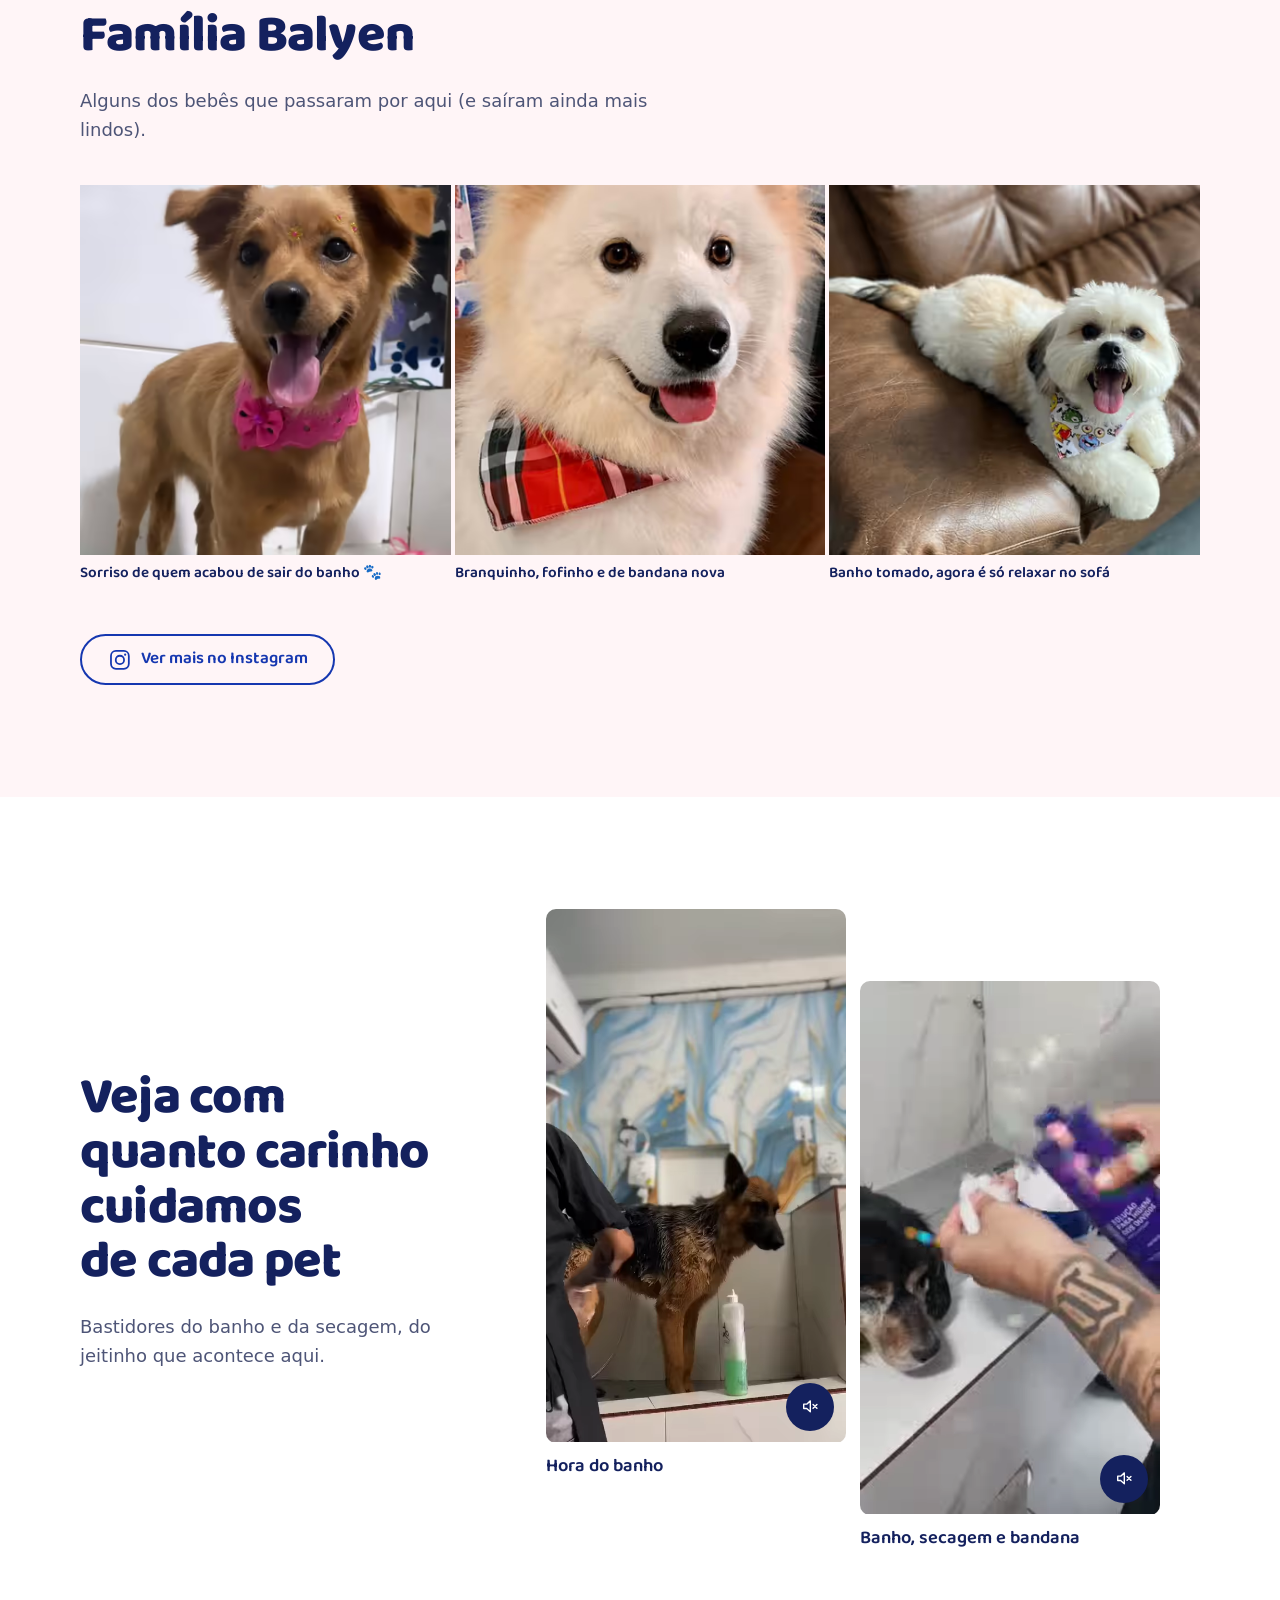
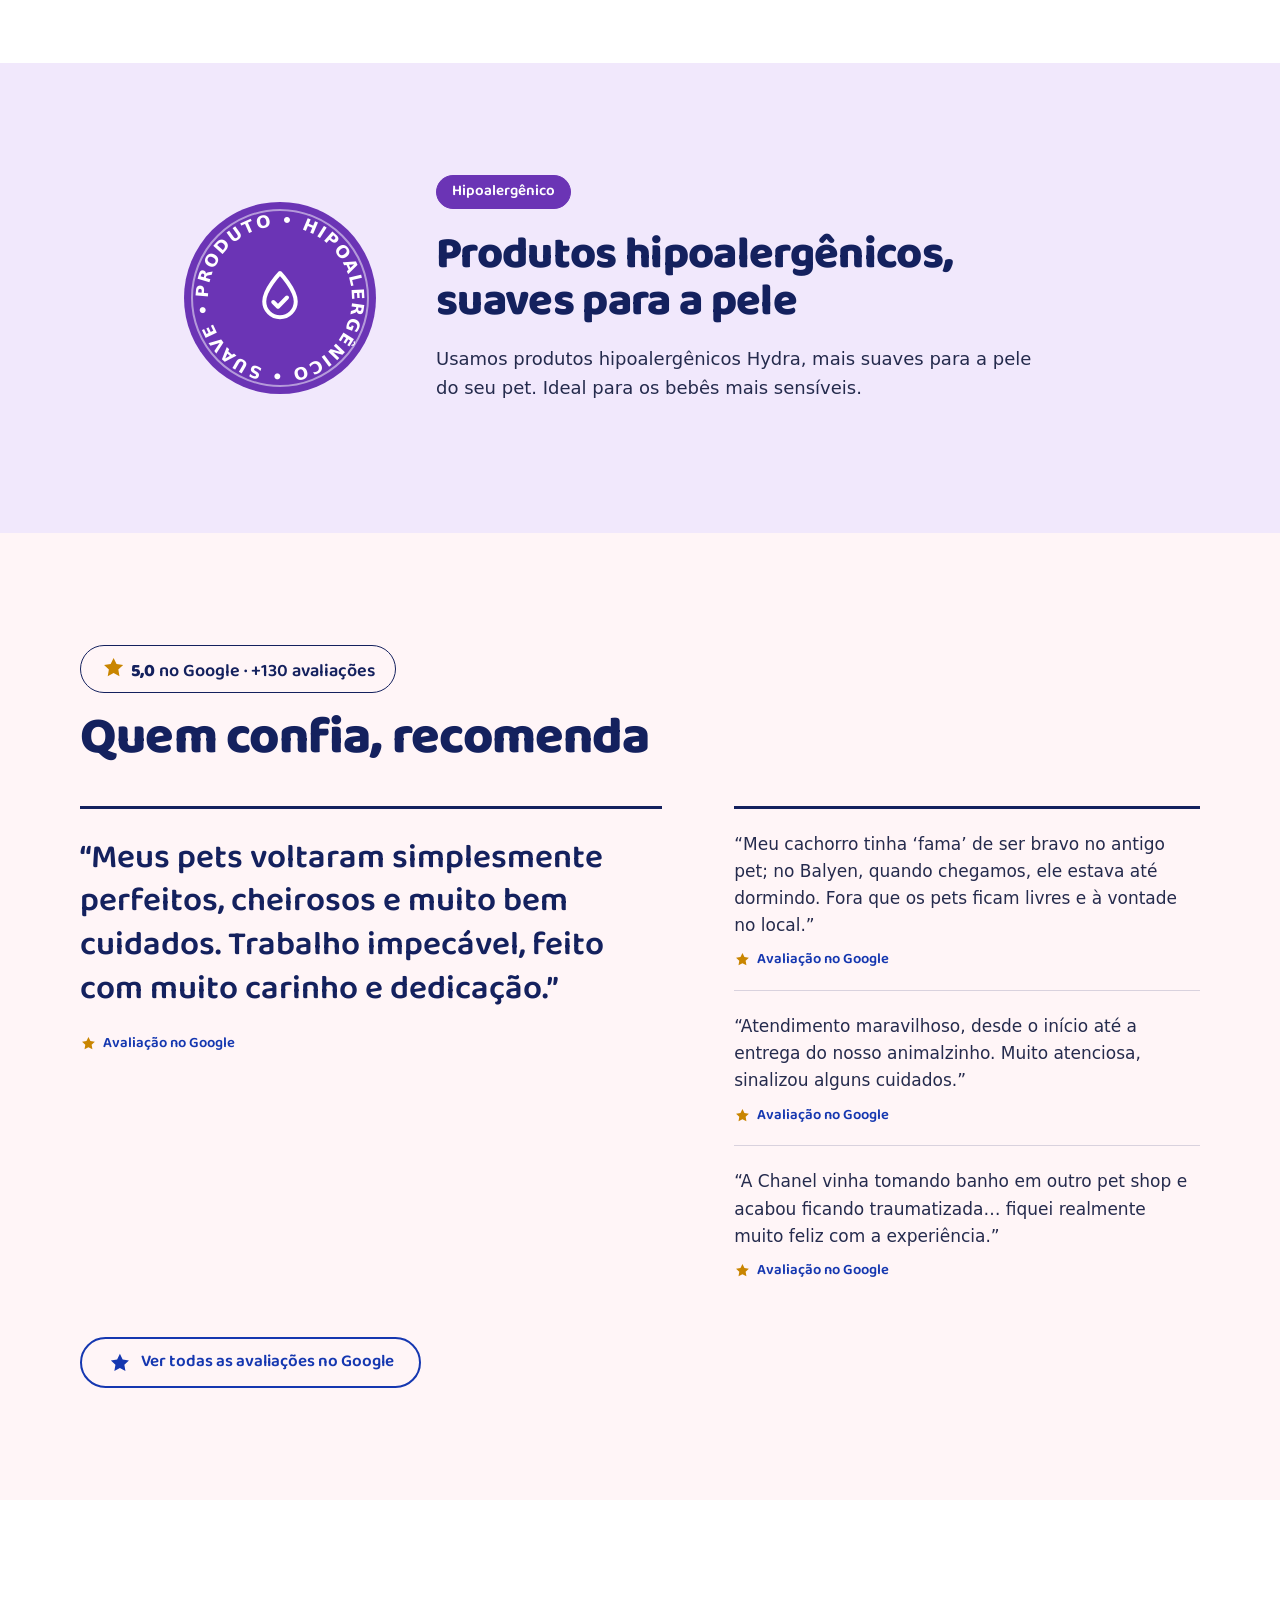
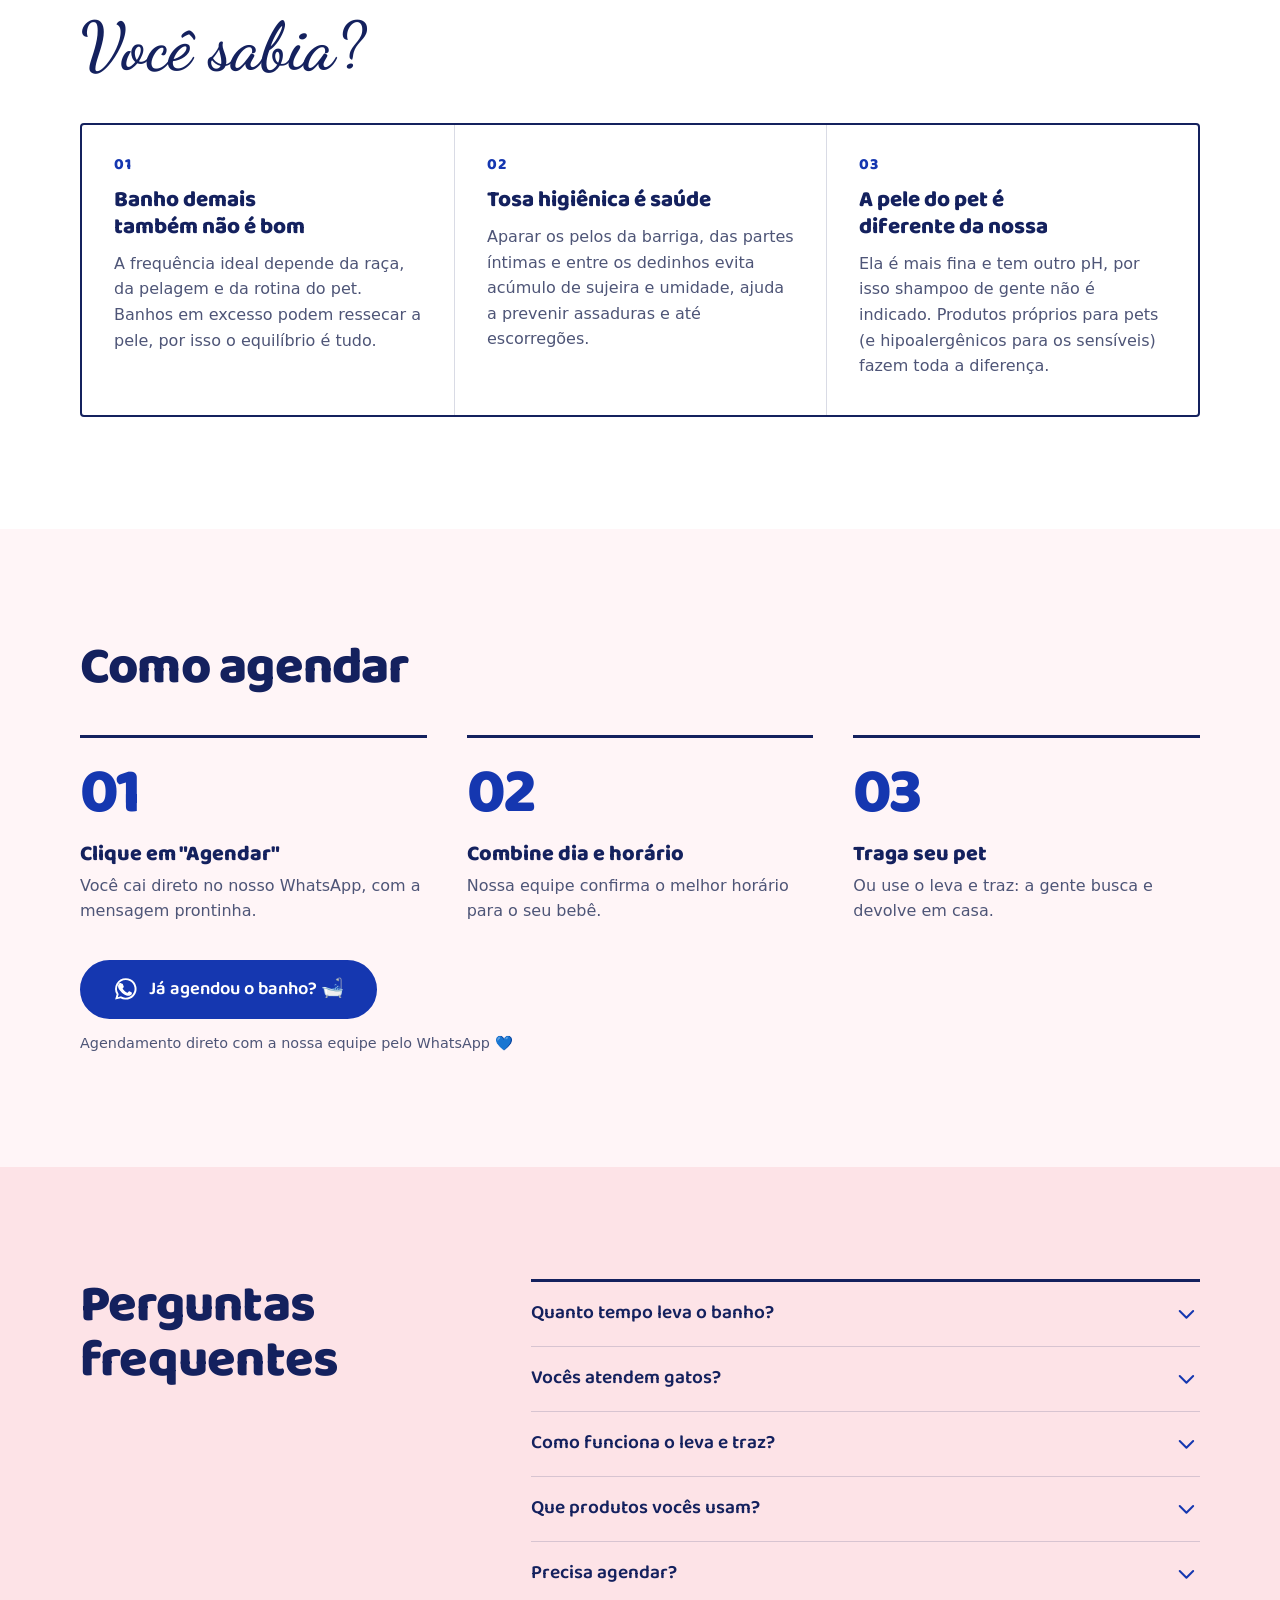
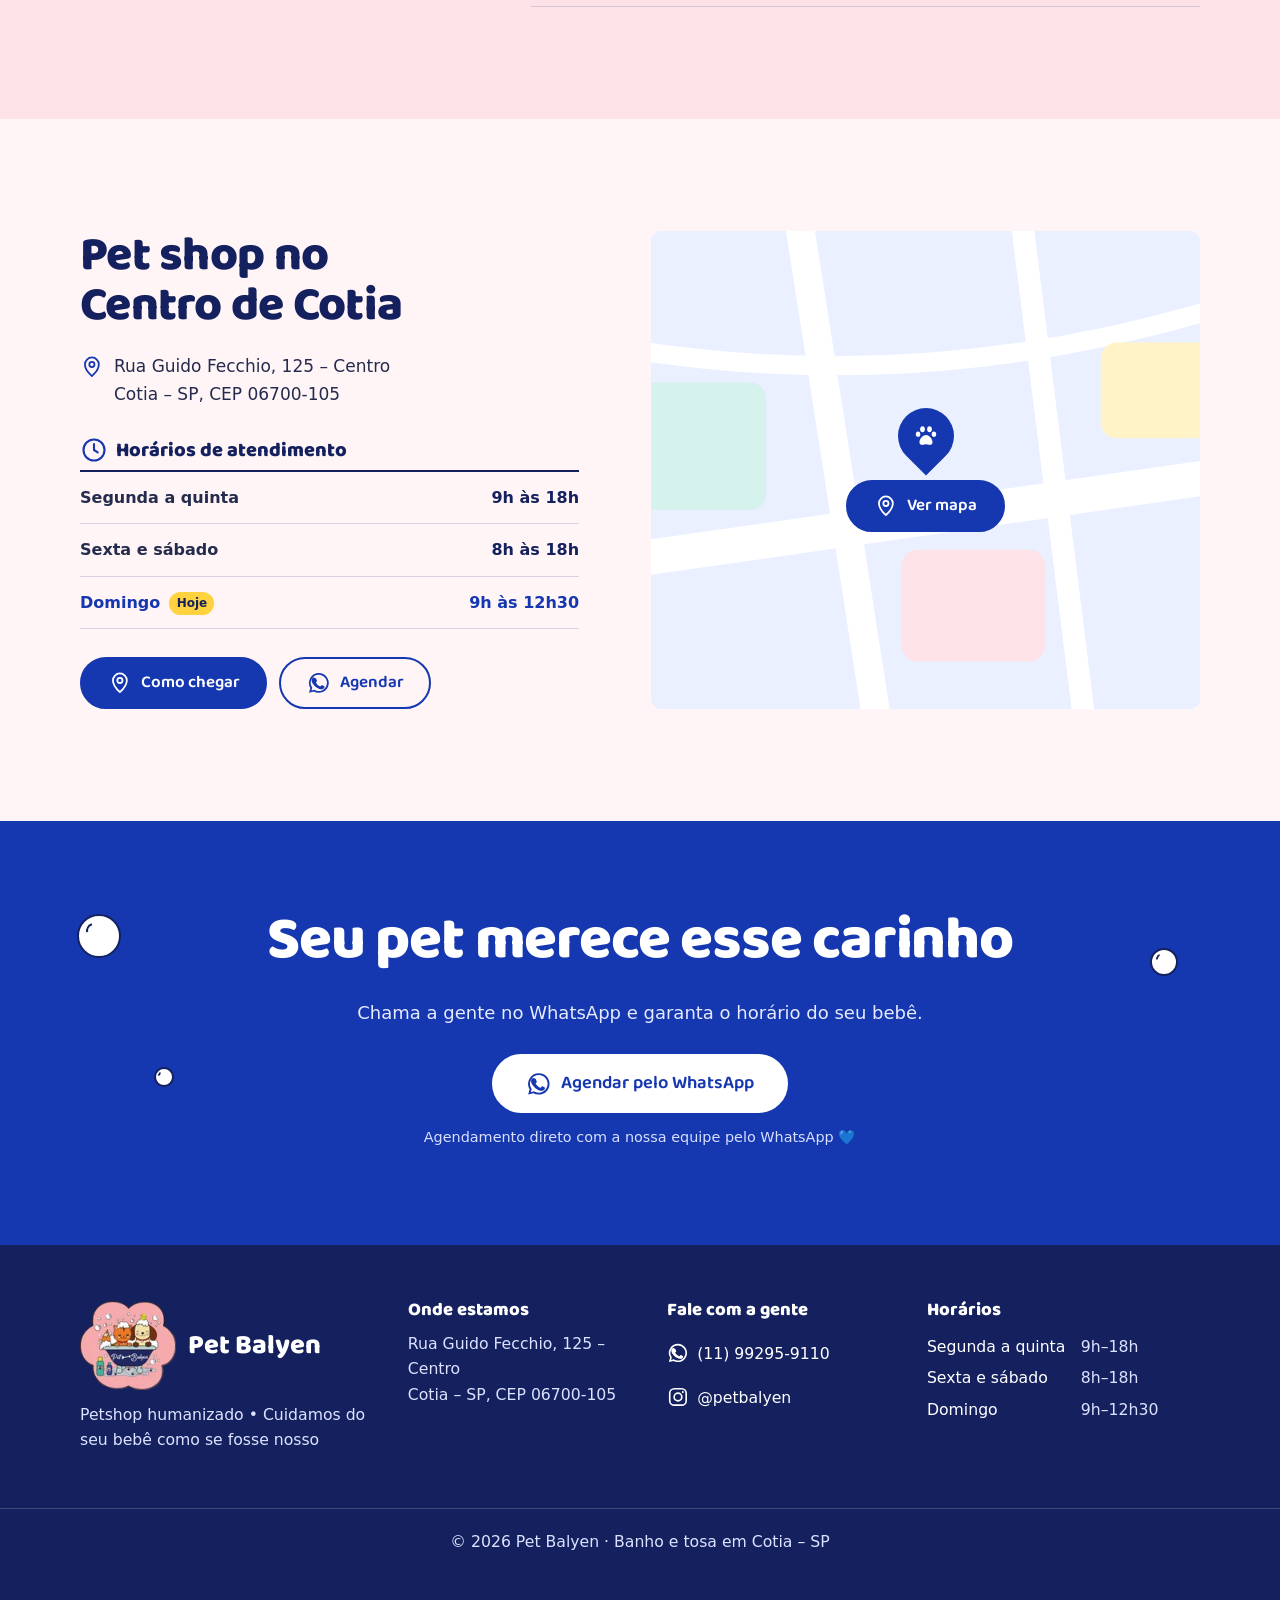
==== commit e6e532b0: "Animaçoes e alinhamentos" ====
--- a/index.html
+++ b/index.html
@@ -126,7 +126,7 @@
     .hero-ctas{display:flex;flex-wrap:wrap;gap:12px}
     .hero-ctas .btn{flex:1 1 230px}
 
-    /* Bolhas de sabão no traço do logo (estáticas, só em volta das fotos) */
+    /* Bolhas de sabão no traço do logo (só em volta das fotos; movimento no style.css) */
     .bolha{position:absolute;z-index:2;width:var(--t);aspect-ratio:1;border-radius:50%;background:#fff;border:2px solid var(--marinho);pointer-events:none}
     .bolha::after{content:"";position:absolute;width:38%;height:38%;left:18%;top:16%;border-radius:50%;border:2px solid transparent;border-left-color:var(--marinho);transform:rotate(30deg)}
 
@@ -160,6 +160,12 @@
       .dif-ico{width:72px;height:72px}.dif-ico .ico{width:36px;height:36px}
       .dif-txt{font-size:1rem}
     }
+    /* Até o desktop, o texto do hero fica no eixo central da tela */
+    @media (max-width:899px){
+      .hero-txt{text-align:center}
+      .hero-sub{margin-inline:auto}
+      .selos{justify-content:center}
+    }
     @media (min-width:900px){
       .cabecalho .container{height:84px}
       .cabecalho-logo img{width:74px}
@@ -173,9 +179,9 @@
     }
   </style>
   <!-- Resto do CSS sem bloquear a renderização -->
-  <link rel="preload" href="style.css?v=5" as="style" onload="this.onload=null;this.rel='stylesheet'">
-  <noscript><link rel="stylesheet" href="style.css?v=5"></noscript>
-  <script src="script.js?v=5" defer></script>
+  <link rel="preload" href="style.css?v=6" as="style" onload="this.onload=null;this.rel='stylesheet'">
+  <noscript><link rel="stylesheet" href="style.css?v=6"></noscript>
+  <script src="script.js?v=6" defer></script>
 
   <!-- Dados estruturados (gerados a partir do CONFIG pelo ferramentas/pre-render.js) -->
   <script type="application/ld+json" id="dados-estruturados">
--- a/style.css
+++ b/style.css
@@ -11,7 +11,7 @@
      um salão), não em cards. Cards só onde há agrupamento real (oferta).
    - Cantos: pílula só em botões e selos; 10px em fotos/vídeos; 4px em
      painéis; reto no resto. Sem sombras decorativas.
-   - Bolhas e nuvem vêm do desenho do logo, sempre estáticas.
+   - Bolhas e nuvem vêm do desenho do logo. Só se movem junto com a rolagem.
    ========================================================================== */
 
 /* ---------- Estrutura das seções ---------- */
@@ -254,8 +254,63 @@
 .nota-google{display:inline-block;line-height:1.3;max-width:100%}
 .nota-google .ico{display:inline-block;vertical-align:-.25em;margin-right:.3em}
 
-/* Natal: centralizado até o desktop */
+/* Até o desktop tudo fica no eixo central da tela. Só continuam alinhadas à esquerda
+   as listas em linhas de largura total (serviços, passos, FAQ, depoimentos, horários),
+   onde o texto corrido lê melhor assim. */
 @media (max-width:899px){
+  /* Títulos de seção e botões soltos */
+  .secao-topo{margin-inline:auto;text-align:center}
+  .secao-topo p{margin-inline:auto}
+  .acoes,#servicos .microtexto{text-align:center}
+
+  /* Natal */
   .sazonal-grid{justify-items:center;text-align:center}
   .sazonal p{margin-inline:auto}
-}
+
+  /* Leva e traz */
+  .leva-txt{text-align:center}
+  .secao--azul p{margin-inline:auto}
+  .leva-info{margin-inline:auto;text-align:left}
+  .leva-passos{width:fit-content;margin-inline:auto}
+
+  /* Galeria e vídeos: o primeiro vídeo já abre no centro */
+  .galeria figcaption,.reel-titulo{text-align:center}
+  .reels{padding-inline:calc(50vw - min(36vw,160px))}
+  .reel{flex:0 0 min(72vw,320px);max-width:none;scroll-snap-align:center}
+
+  /* Produtos */
+  .produtos-grid{justify-items:center;text-align:center}
+  .produtos-txt{margin-inline:auto}
+
+  /* Localização */
+  .local-grid h2{text-align:center}
+  .endereco,.horarios-titulo{justify-content:center}
+  .local-botoes .btn{flex:1 1 200px}
+
+  /* Rodapé */
+  .rodape-grid{text-align:center}
+  .rodape-logo{justify-content:center}
+  .rodape-horarios span{min-width:0;margin-right:.4em}
+}
+
+/* ---------- Animações no scroll ---------- */
+/* Entrada dos blocos: as classes são colocadas pelo script.js, então sem JS nada fica escondido */
+.revela{opacity:0;transform:translateY(26px);transition:opacity .65s ease var(--atraso,0s),transform .65s cubic-bezier(.2,.7,.2,1) var(--atraso,0s)}
+.revela--foto{transform:scale(.93)}
+.revela.is-visivel{opacity:1;transform:none}
+
+/* Rota do leva e traz: a linha tracejada "anda" até a próxima parada */
+.leva-passos li.revela::after{transform:scaleY(0);transform-origin:top;transition:transform .5s ease calc(var(--atraso,0s) + .3s)}
+.leva-passos li.is-visivel::after{transform:scaleY(1)}
+
+/* Ligados à rolagem: acompanham o dedo. Navegador sem suporte mostra tudo parado. */
+@supports (animation-timeline:view()){
+  .selo-redondo .giro{transform-origin:100px 100px;animation:girar linear both;animation-timeline:view()}
+  .bolha,.hero-pato{animation:flutuar linear both;animation-timeline:view()}
+}
+@keyframes girar{to{transform:rotate(280deg)}}
+@keyframes flutuar{from{transform:translateY(34px)}to{transform:translateY(-34px)}}
+
+@media print{
+  .revela{opacity:1!important;transform:none!important}
+}
--- a/style.css
+++ b/style.css
@@ -11,7 +11,7 @@
      um salão), não em cards. Cards só onde há agrupamento real (oferta).
    - Cantos: pílula só em botões e selos; 10px em fotos/vídeos; 4px em
      painéis; reto no resto. Sem sombras decorativas.
-   - Bolhas e nuvem vêm do desenho do logo, sempre estáticas.
+   - Bolhas e nuvem vêm do desenho do logo. Só se movem junto com a rolagem.
    ========================================================================== */
 
 /* ---------- Estrutura das seções ---------- */
@@ -254,8 +254,63 @@
 .nota-google{display:inline-block;line-height:1.3;max-width:100%}
 .nota-google .ico{display:inline-block;vertical-align:-.25em;margin-right:.3em}
 
-/* Natal: centralizado até o desktop */
+/* Até o desktop tudo fica no eixo central da tela. Só continuam alinhadas à esquerda
+   as listas em linhas de largura total (serviços, passos, FAQ, depoimentos, horários),
+   onde o texto corrido lê melhor assim. */
 @media (max-width:899px){
+  /* Títulos de seção e botões soltos */
+  .secao-topo{margin-inline:auto;text-align:center}
+  .secao-topo p{margin-inline:auto}
+  .acoes,#servicos .microtexto{text-align:center}
+
+  /* Natal */
   .sazonal-grid{justify-items:center;text-align:center}
   .sazonal p{margin-inline:auto}
-}
+
+  /* Leva e traz */
+  .leva-txt{text-align:center}
+  .secao--azul p{margin-inline:auto}
+  .leva-info{margin-inline:auto;text-align:left}
+  .leva-passos{width:fit-content;margin-inline:auto}
+
+  /* Galeria e vídeos: o primeiro vídeo já abre no centro */
+  .galeria figcaption,.reel-titulo{text-align:center}
+  .reels{padding-inline:calc(50vw - min(36vw,160px))}
+  .reel{flex:0 0 min(72vw,320px);max-width:none;scroll-snap-align:center}
+
+  /* Produtos */
+  .produtos-grid{justify-items:center;text-align:center}
+  .produtos-txt{margin-inline:auto}
+
+  /* Localização */
+  .local-grid h2{text-align:center}
+  .endereco,.horarios-titulo{justify-content:center}
+  .local-botoes .btn{flex:1 1 200px}
+
+  /* Rodapé */
+  .rodape-grid{text-align:center}
+  .rodape-logo{justify-content:center}
+  .rodape-horarios span{min-width:0;margin-right:.4em}
+}
+
+/* ---------- Animações no scroll ---------- */
+/* Entrada dos blocos: as classes são colocadas pelo script.js, então sem JS nada fica escondido */
+.revela{opacity:0;transform:translateY(26px);transition:opacity .65s ease var(--atraso,0s),transform .65s cubic-bezier(.2,.7,.2,1) var(--atraso,0s)}
+.revela--foto{transform:scale(.93)}
+.revela.is-visivel{opacity:1;transform:none}
+
+/* Rota do leva e traz: a linha tracejada "anda" até a próxima parada */
+.leva-passos li.revela::after{transform:scaleY(0);transform-origin:top;transition:transform .5s ease calc(var(--atraso,0s) + .3s)}
+.leva-passos li.is-visivel::after{transform:scaleY(1)}
+
+/* Ligados à rolagem: acompanham o dedo. Navegador sem suporte mostra tudo parado. */
+@supports (animation-timeline:view()){
+  .selo-redondo .giro{transform-origin:100px 100px;animation:girar linear both;animation-timeline:view()}
+  .bolha,.hero-pato{animation:flutuar linear both;animation-timeline:view()}
+}
+@keyframes girar{to{transform:rotate(280deg)}}
+@keyframes flutuar{from{transform:translateY(34px)}to{transform:translateY(-34px)}}
+
+@media print{
+  .revela{opacity:1!important;transform:none!important}
+}
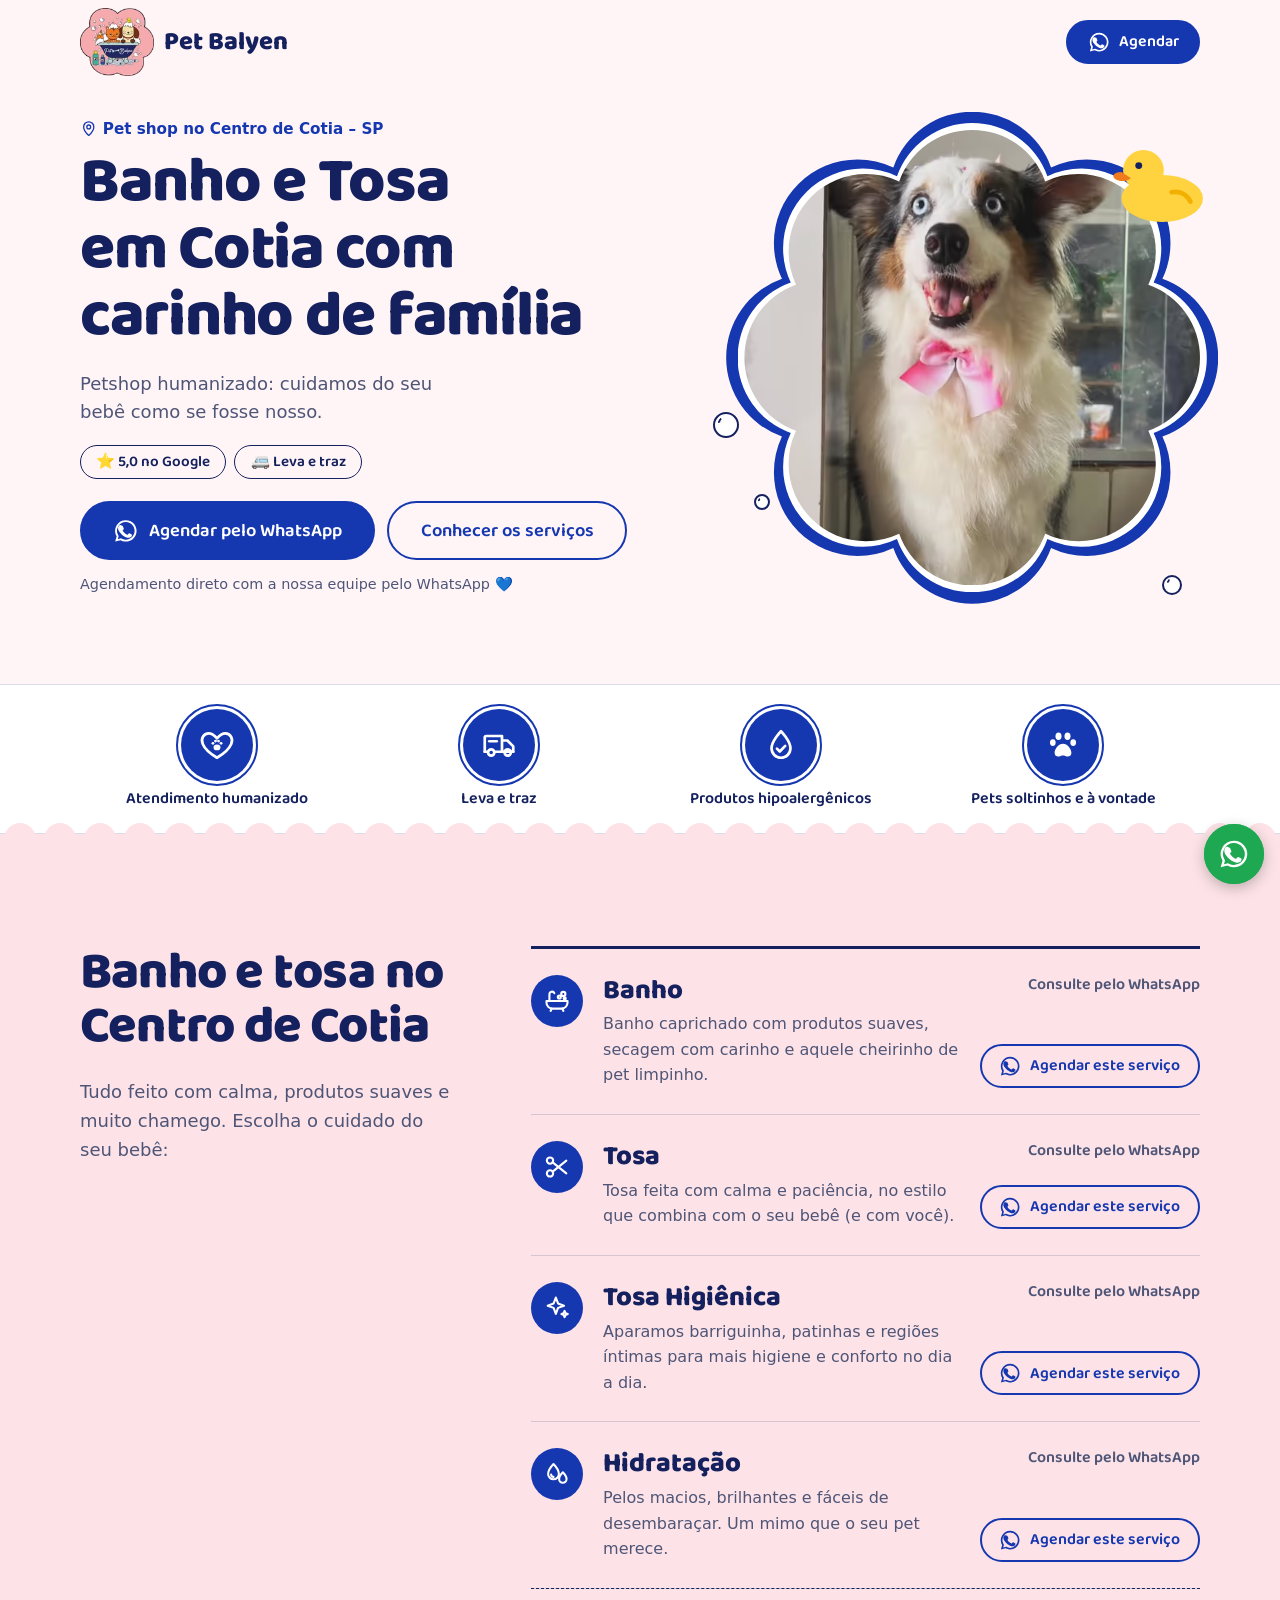
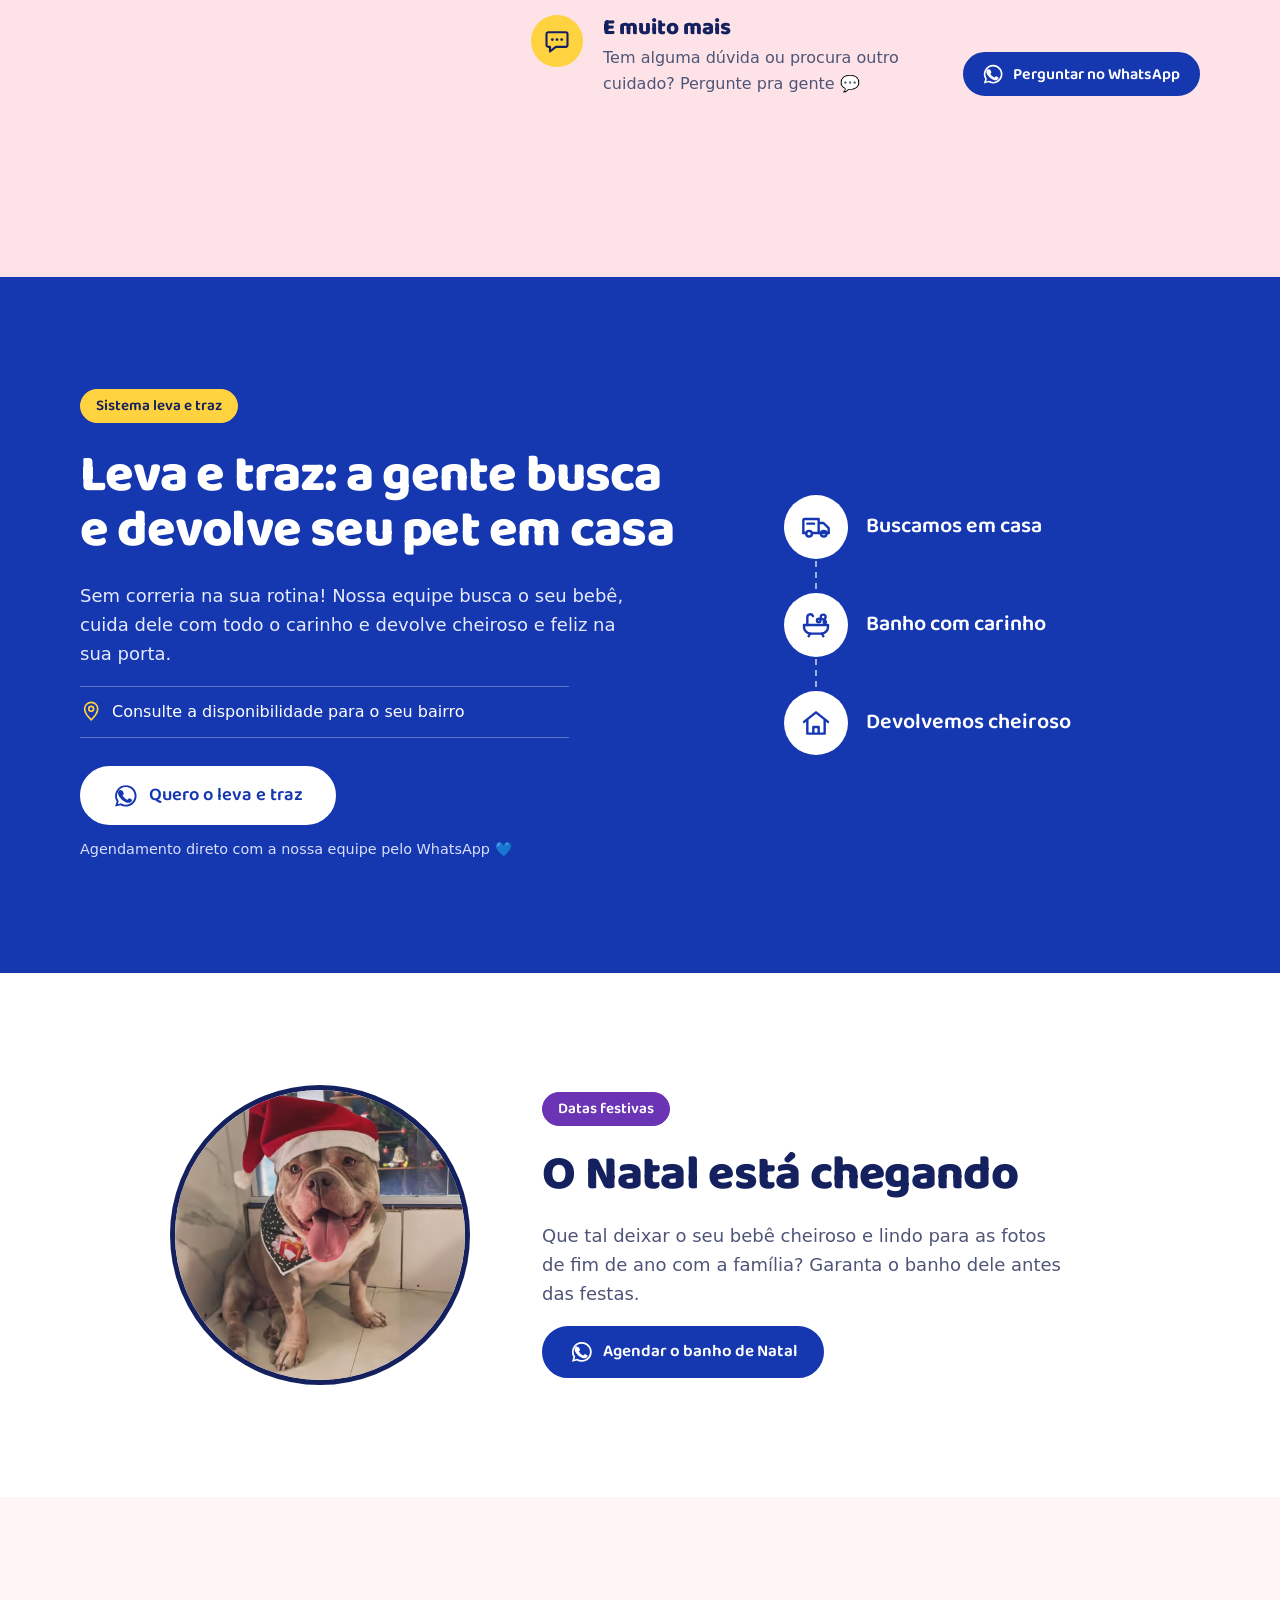
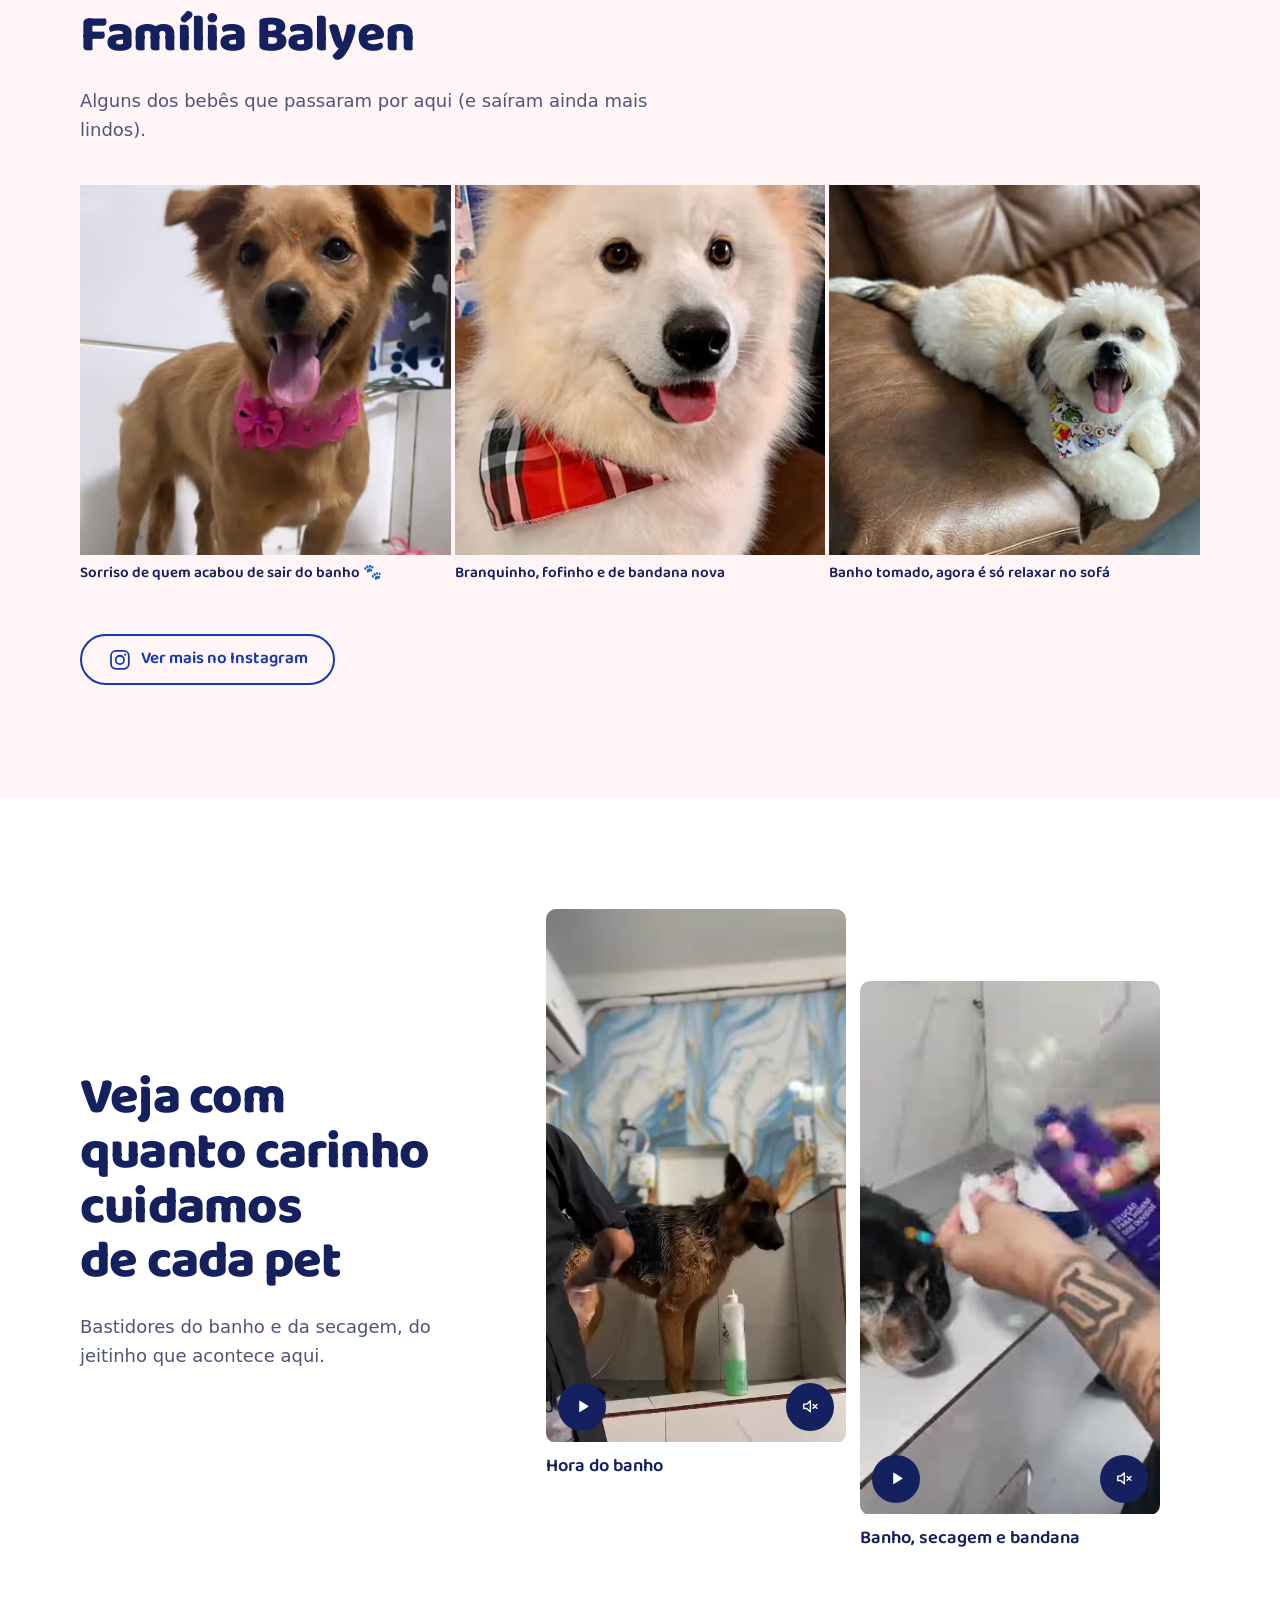
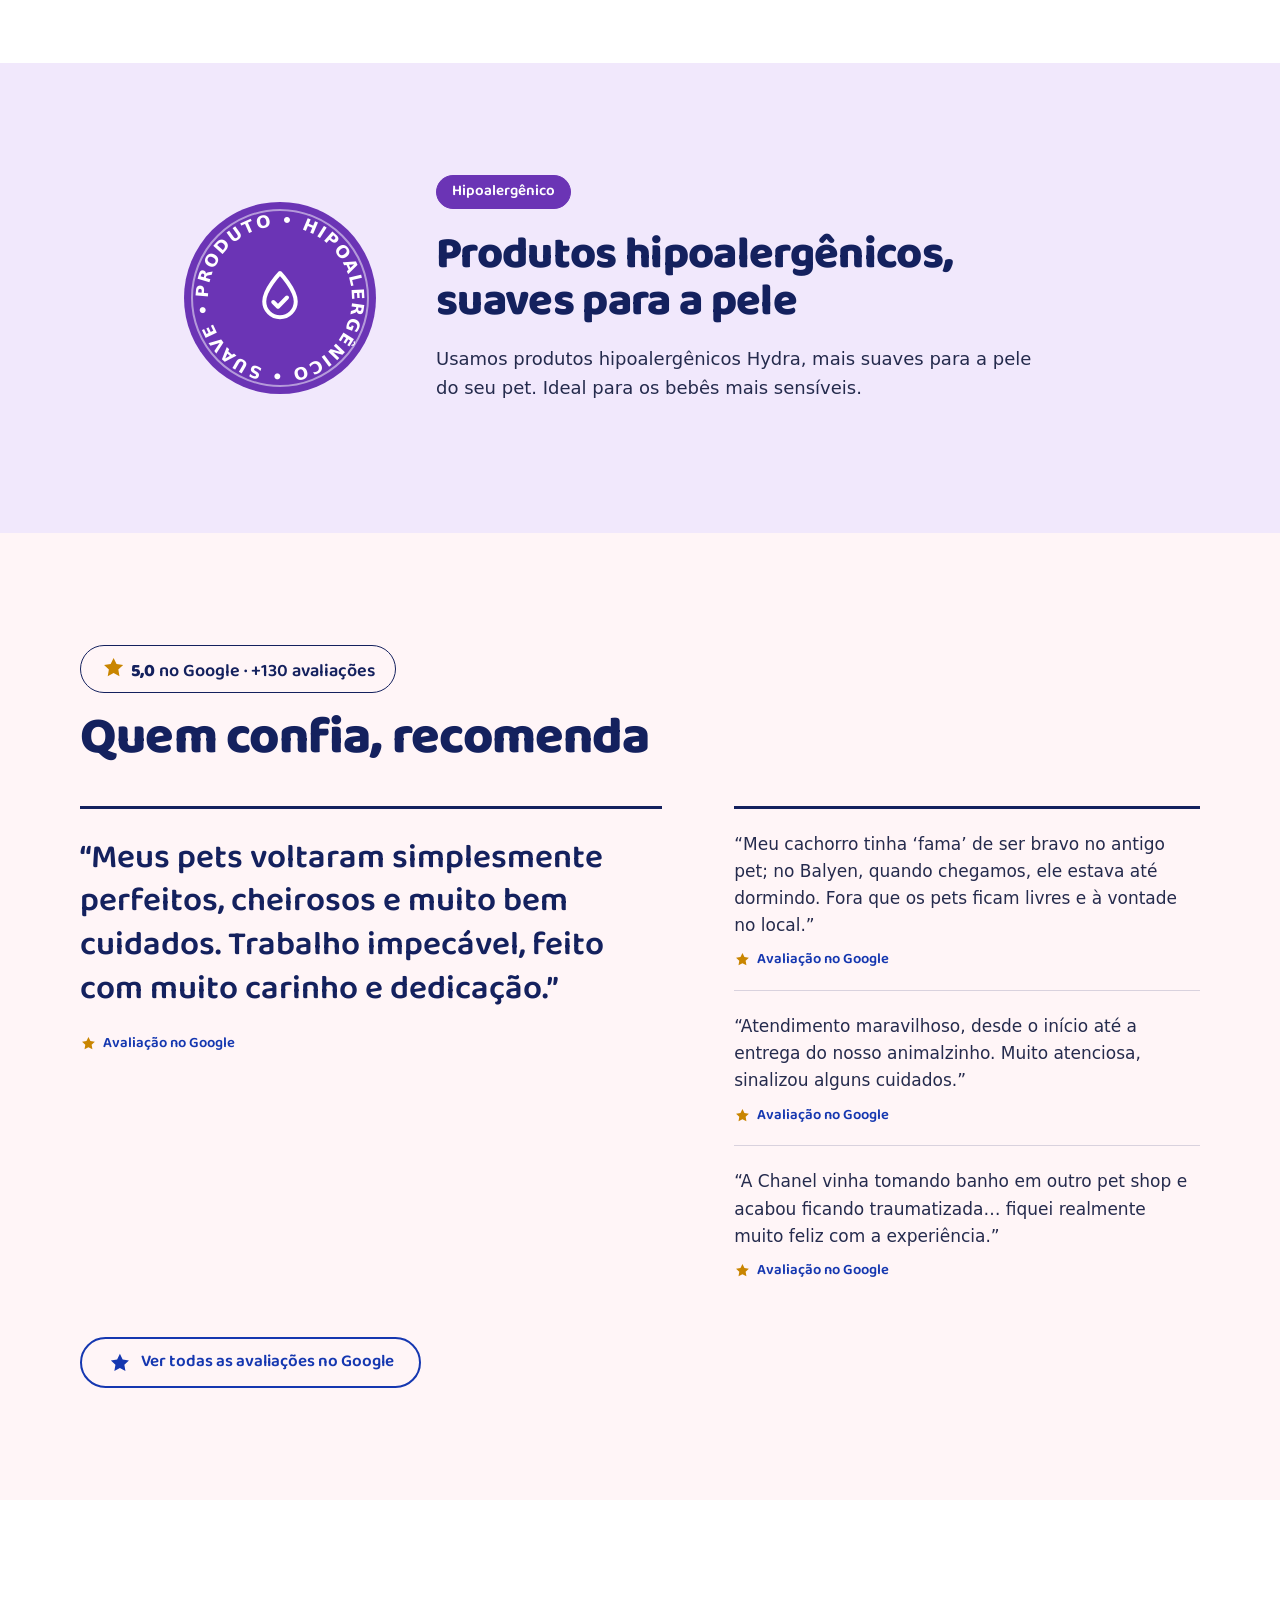
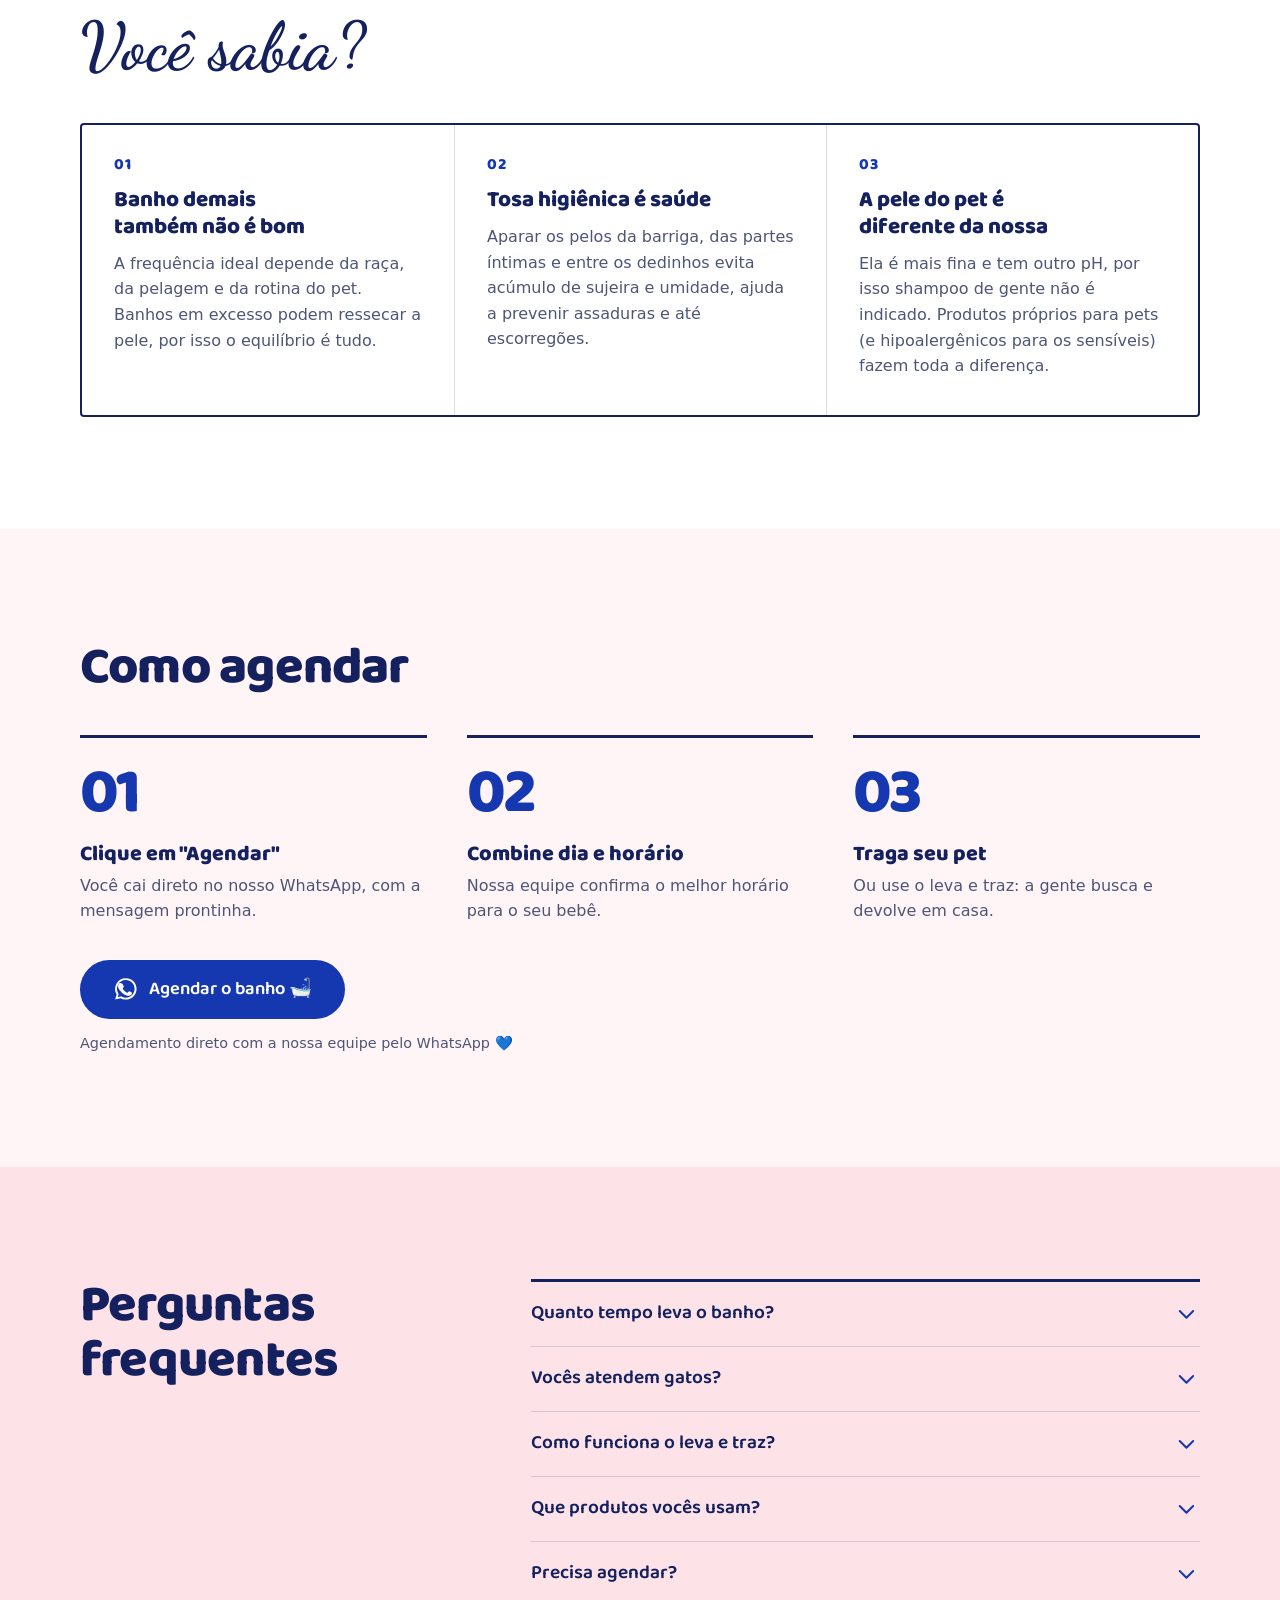
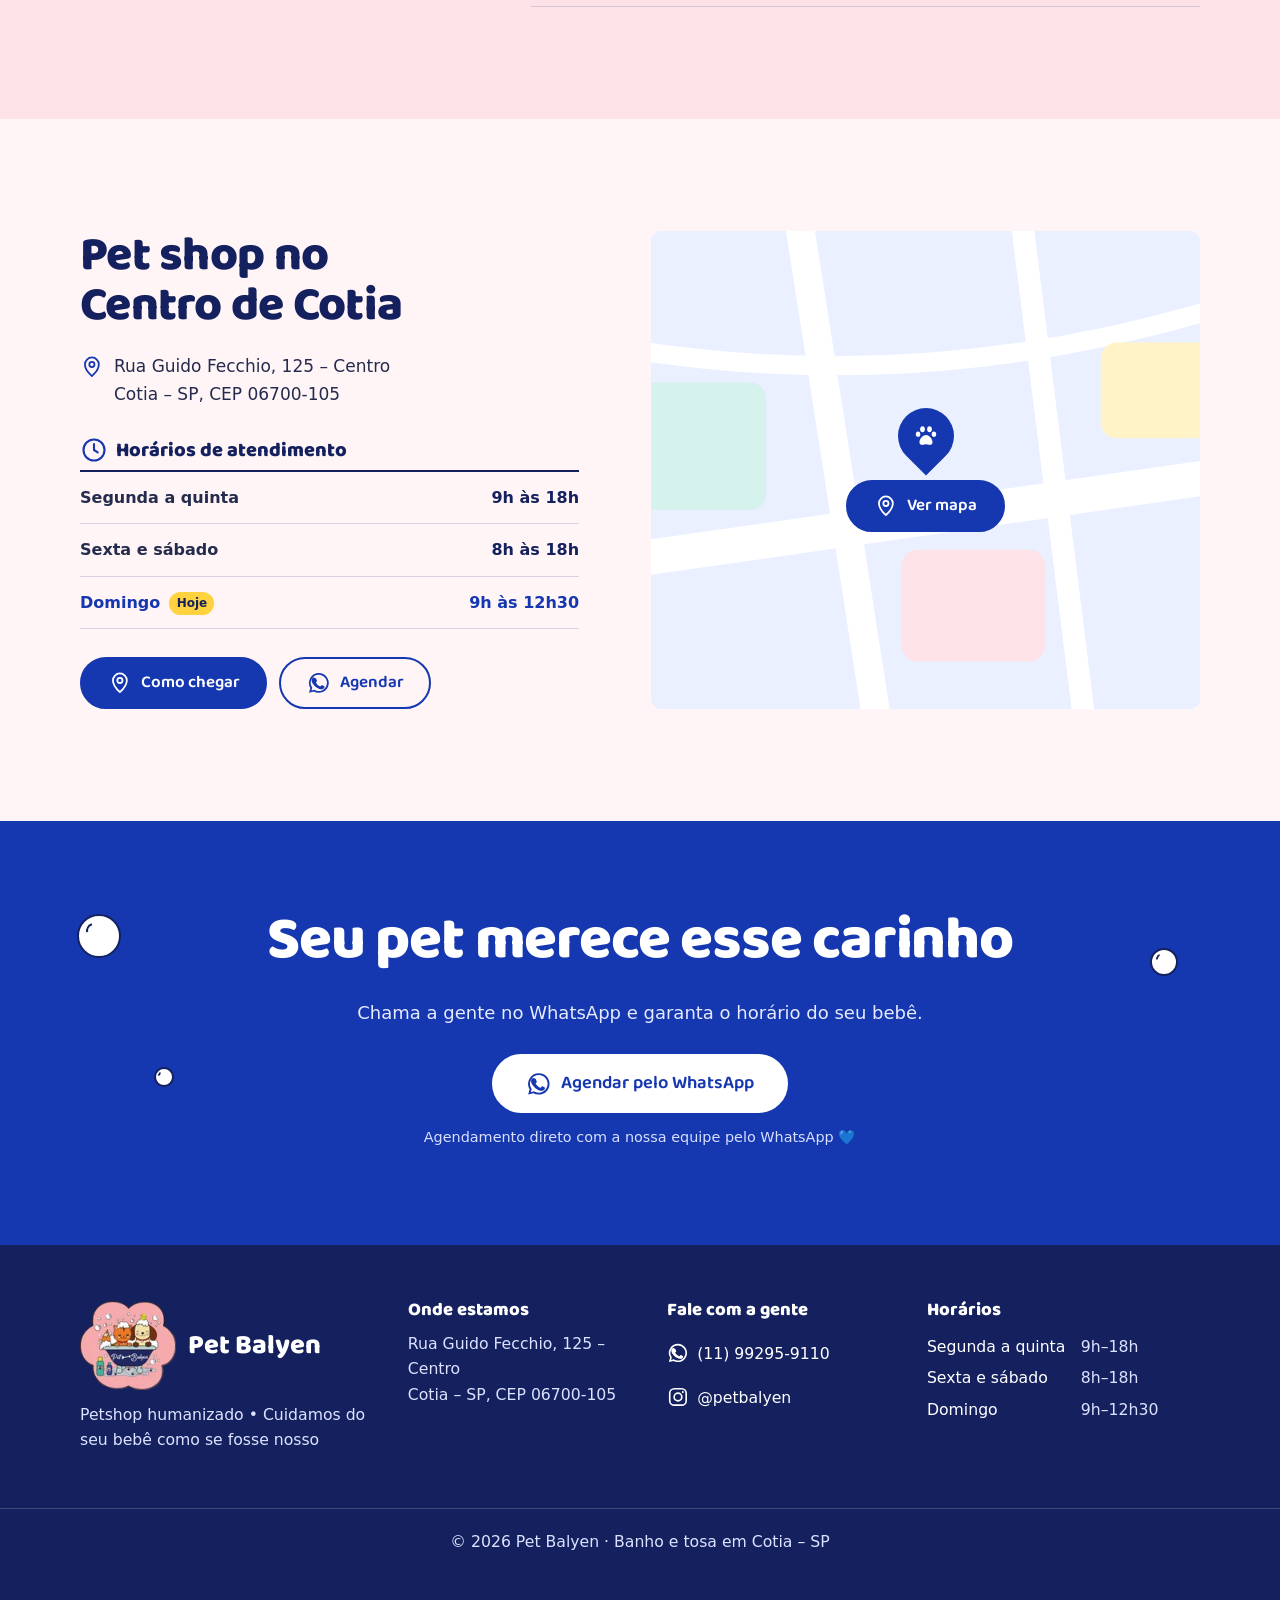
==== commit 9d73baf1: "fix: corrige achados da auditoria do site - Secao de Natal some sozinha depois de 25/12 - Botao de p" ====
--- a/index.html
+++ b/index.html
@@ -47,15 +47,12 @@
     :root{
       --rosa-50:#FFF5F7;      /* fundo principal */
       --rosa-100:#FDE3E7;     /* seções suaves */
-      --rosa-300:#F4A7B0;     /* rosa do logo */
       --azul:#1537B0;         /* azul royal: botões, ícones */
       --azul-escuro:#0F2A8A;
       --marinho:#14215E;      /* azul-marinho da banheira: títulos */
       --roxo:#6B34B5;         /* apoio: selos e ofertas */
       --roxo-100:#F1E8FC;
-      --laranja:#F07A1E;      /* gatinho do logo */
       --amarelo:#FFD23F;      /* patinho de borracha */
-      --agua:#3DB8A0;         /* frascos de shampoo */
       --branco:#fff;
       --texto:#252B4D;
       --texto-suave:#4E5577;
@@ -179,9 +176,9 @@
     }
   </style>
   <!-- Resto do CSS sem bloquear a renderização -->
-  <link rel="preload" href="style.css?v=6" as="style" onload="this.onload=null;this.rel='stylesheet'">
-  <noscript><link rel="stylesheet" href="style.css?v=6"></noscript>
-  <script src="script.js?v=6" defer></script>
+  <link rel="preload" href="style.css" as="style" onload="this.onload=null;this.rel='stylesheet'">
+  <noscript><link rel="stylesheet" href="style.css"></noscript>
+  <script src="script.js" defer></script>
 
   <!-- Dados estruturados (gerados a partir do CONFIG pelo ferramentas/pre-render.js) -->
   <script type="application/ld+json" id="dados-estruturados">
@@ -248,7 +245,7 @@
 </head>
 <body>
   <div id="topo-sentinela" aria-hidden="true"></div>
-  <a class="pular" href="#conteudo">Pular para o conteúdo</a>
+  <a class="pular" href="#conteudo" data-c="textos.pular">Pular para o conteúdo</a>
 
   <!-- ==================================================================
        ÍCONES SVG (sprite) — usados com <svg><use href="#i-nome"></svg>
@@ -280,11 +277,11 @@
     <symbol id="i-insta" viewBox="0 0 24 24"><rect x="3" y="3" width="18" height="18" rx="5"/><circle cx="12" cy="12" r="4.2"/><circle cx="17.3" cy="6.7" r="1.1" fill="currentColor" stroke="none"/></symbol>
     <symbol id="i-som" viewBox="0 0 24 24"><path d="M3.5 9.2h3.8L12 5v14l-4.7-4.2H3.5z"/><path d="M15.5 8.8a4.6 4.6 0 0 1 0 6.4M18.3 6a8.6 8.6 0 0 1 0 12"/></symbol>
     <symbol id="i-mudo" viewBox="0 0 24 24"><path d="M3.5 9.2h3.8L12 5v14l-4.7-4.2H3.5z"/><path d="M15.5 9.5l5 5M20.5 9.5l-5 5"/></symbol>
+    <symbol id="i-pausa" viewBox="0 0 24 24"><path d="M9 5v14M15 5v14" stroke-width="2.6"/></symbol>
+    <symbol id="i-tocar" viewBox="0 0 24 24"><path fill="currentColor" stroke="none" d="M8 5.2v13.6a.6.6 0 0 0 .9.5l10.8-6.8a.6.6 0 0 0 0-1L8.9 4.7a.6.6 0 0 0-.9.5z"/></symbol>
     <symbol id="i-seta" viewBox="0 0 24 24"><path d="M6 9l6 6 6-6"/></symbol>
     <symbol id="i-presente" viewBox="0 0 24 24"><path d="M4.5 11.5h15V20a1 1 0 0 1-1 1h-13a1 1 0 0 1-1-1z"/><rect x="3" y="7.5" width="18" height="4" rx="1"/><path d="M12 7.5V21M12 7.5C10.8 4.6 7.4 4 7.2 6c-.2 1.6 2.3 1.5 4.8 1.5zm0 0c1.2-2.9 4.6-3.5 4.8-1.5.2 1.6-2.3 1.5-4.8 1.5z"/></symbol>
     <symbol id="i-casa" viewBox="0 0 24 24"><path d="M3 11.2L12 4l9 7.2M5.5 9.5V20h13V9.5M10 20v-5h4v5"/></symbol>
-    <symbol id="i-osso" viewBox="0 0 24 24"><path d="M8 9.5l7.5 5" stroke-width="3.6"/><g fill="currentColor" stroke="none"><circle cx="5.6" cy="9.2" r="2.3"/><circle cx="7.9" cy="6" r="2.3"/><circle cx="16.1" cy="18" r="2.3"/><circle cx="18.4" cy="14.8" r="2.3"/></g></symbol>
-    <symbol id="i-check" viewBox="0 0 24 24"><path d="M5 12.5l4.5 4.5L19 7.5"/></symbol>
   </svg>
 
   <!-- ==================================================================
@@ -308,7 +305,7 @@
     <section class="hero" id="topo" aria-labelledby="hero-titulo">
       <div class="container hero-grid">
         <div class="hero-txt">
-          <p class="hero-local"><svg class="ico" aria-hidden="true"><use href="#i-pin"></use></svg>Pet shop no Centro de Cotia – SP</p>
+          <p class="hero-local"><svg class="ico" aria-hidden="true"><use href="#i-pin"></use></svg><span data-c="textos.heroLocal">Pet shop no Centro de Cotia – SP</span></p>
           <h1 id="hero-titulo" data-c="textos.heroTitulo">Banho e Tosa em Cotia com carinho de família</h1>
           <p class="hero-sub" data-c="textos.heroSubtitulo">Petshop humanizado: cuidamos do seu bebê como se fosse nosso.</p>
           <ul class="selos">
@@ -364,7 +361,7 @@
           <h2 id="servicos-titulo" data-c="textos.servicosTitulo">Banho e tosa no Centro de Cotia</h2>
           <p data-c="textos.servicosSubtitulo">Tudo feito com calma, produtos suaves e muito chamego. Escolha o cuidado do seu bebê:</p>
         </header>
-        <ul class="servicos-lista" data-render="servicos" data-v="dw9gyb"><!--r--><li class="servico"><span class="servico-ico"><svg class="ico" aria-hidden="true" focusable="false"><use href="#i-banho"></use></svg></span><div class="servico-txt"><h3>Banho</h3><p>Banho caprichado com produtos suaves, secagem com carinho e aquele cheirinho de pet limpinho.</p></div><p class="servico-preco servico-preco--consulta">Consulte pelo WhatsApp</p><a class="btn btn--contorno btn--sm" href="https://api.whatsapp.com/send?phone=5511992959110&amp;text=Ol%C3%A1!%20Vi%20o%20site%20e%20quero%20agendar%20Banho%20para%20o%20meu%20pet%20%F0%9F%90%BE" target="_blank" rel="noopener" aria-label="Agendar este serviço: Banho"><svg class="ico" aria-hidden="true" focusable="false"><use href="#i-whats"></use></svg>Agendar este serviço</a></li><li class="servico"><span class="servico-ico"><svg class="ico" aria-hidden="true" focusable="false"><use href="#i-tesoura"></use></svg></span><div class="servico-txt"><h3>Tosa</h3><p>Tosa feita com calma e paciência, no estilo que combina com o seu bebê (e com você).</p></div><p class="servico-preco servico-preco--consulta">Consulte pelo WhatsApp</p><a class="btn btn--contorno btn--sm" href="https://api.whatsapp.com/send?phone=5511992959110&amp;text=Ol%C3%A1!%20Vi%20o%20site%20e%20quero%20agendar%20Tosa%20para%20o%20meu%20pet%20%F0%9F%90%BE" target="_blank" rel="noopener" aria-label="Agendar este serviço: Tosa"><svg class="ico" aria-hidden="true" focusable="false"><use href="#i-whats"></use></svg>Agendar este serviço</a></li><li class="servico"><span class="servico-ico"><svg class="ico" aria-hidden="true" focusable="false"><use href="#i-higienica"></use></svg></span><div class="servico-txt"><h3>Tosa Higiênica</h3><p>Aparamos barriguinha, patinhas e regiões íntimas para mais higiene e conforto no dia a dia.</p></div><p class="servico-preco servico-preco--consulta">Consulte pelo WhatsApp</p><a class="btn btn--contorno btn--sm" href="https://api.whatsapp.com/send?phone=5511992959110&amp;text=Ol%C3%A1!%20Vi%20o%20site%20e%20quero%20agendar%20Tosa%20Higi%C3%AAnica%20para%20o%20meu%20pet%20%F0%9F%90%BE" target="_blank" rel="noopener" aria-label="Agendar este serviço: Tosa Higiênica"><svg class="ico" aria-hidden="true" focusable="false"><use href="#i-whats"></use></svg>Agendar este serviço</a></li><li class="servico"><span class="servico-ico"><svg class="ico" aria-hidden="true" focusable="false"><use href="#i-hidratacao"></use></svg></span><div class="servico-txt"><h3>Hidratação</h3><p>Pelos macios, brilhantes e fáceis de desembaraçar. Um mimo que o seu pet merece.</p></div><p class="servico-preco servico-preco--consulta">Consulte pelo WhatsApp</p><a class="btn btn--contorno btn--sm" href="https://api.whatsapp.com/send?phone=5511992959110&amp;text=Ol%C3%A1!%20Vi%20o%20site%20e%20quero%20agendar%20Hidrata%C3%A7%C3%A3o%20para%20o%20meu%20pet%20%F0%9F%90%BE" target="_blank" rel="noopener" aria-label="Agendar este serviço: Hidratação"><svg class="ico" aria-hidden="true" focusable="false"><use href="#i-whats"></use></svg>Agendar este serviço</a></li><li class="servico servico--mais"><span class="servico-ico"><svg class="ico" aria-hidden="true" focusable="false"><use href="#i-chat"></use></svg></span><div class="servico-txt"><h3>E muito mais</h3><p>Tem alguma dúvida ou procura outro cuidado? Pergunte pra gente 💬</p></div><a class="btn btn--sm" href="https://api.whatsapp.com/send?phone=5511992959110&amp;text=Ol%C3%A1!%20Vi%20o%20site%20e%20tenho%20uma%20d%C3%BAvida%20sobre%20os%20servi%C3%A7os%20para%20o%20meu%20pet%20%F0%9F%92%AC" target="_blank" rel="noopener"><svg class="ico" aria-hidden="true" focusable="false"><use href="#i-whats"></use></svg>Perguntar no WhatsApp</a></li><!--/r--></ul>
+        <ul class="servicos-lista" data-render="servicos" data-v="af3c1f"><!--r--><li class="servico"><span class="servico-ico"><svg class="ico" aria-hidden="true" focusable="false"><use href="#i-banho"></use></svg></span><div class="servico-txt"><h3>Banho</h3><p>Banho caprichado com produtos suaves, secagem com carinho e aquele cheirinho de pet limpinho.</p></div><p class="servico-preco servico-preco--consulta">Consulte pelo WhatsApp</p><a class="btn btn--contorno btn--sm" href="https://api.whatsapp.com/send?phone=5511992959110&amp;text=Ol%C3%A1!%20Vi%20o%20site%20e%20quero%20agendar%20banho%20para%20o%20meu%20pet%20%F0%9F%90%BE" target="_blank" rel="noopener" aria-label="Agendar este serviço: Banho"><svg class="ico" aria-hidden="true" focusable="false"><use href="#i-whats"></use></svg>Agendar este serviço</a></li><li class="servico"><span class="servico-ico"><svg class="ico" aria-hidden="true" focusable="false"><use href="#i-tesoura"></use></svg></span><div class="servico-txt"><h3>Tosa</h3><p>Tosa feita com calma e paciência, no estilo que combina com o seu bebê (e com você).</p></div><p class="servico-preco servico-preco--consulta">Consulte pelo WhatsApp</p><a class="btn btn--contorno btn--sm" href="https://api.whatsapp.com/send?phone=5511992959110&amp;text=Ol%C3%A1!%20Vi%20o%20site%20e%20quero%20agendar%20tosa%20para%20o%20meu%20pet%20%F0%9F%90%BE" target="_blank" rel="noopener" aria-label="Agendar este serviço: Tosa"><svg class="ico" aria-hidden="true" focusable="false"><use href="#i-whats"></use></svg>Agendar este serviço</a></li><li class="servico"><span class="servico-ico"><svg class="ico" aria-hidden="true" focusable="false"><use href="#i-higienica"></use></svg></span><div class="servico-txt"><h3>Tosa Higiênica</h3><p>Aparamos barriguinha, patinhas e regiões íntimas para mais higiene e conforto no dia a dia.</p></div><p class="servico-preco servico-preco--consulta">Consulte pelo WhatsApp</p><a class="btn btn--contorno btn--sm" href="https://api.whatsapp.com/send?phone=5511992959110&amp;text=Ol%C3%A1!%20Vi%20o%20site%20e%20quero%20agendar%20tosa%20higi%C3%AAnica%20para%20o%20meu%20pet%20%F0%9F%90%BE" target="_blank" rel="noopener" aria-label="Agendar este serviço: Tosa Higiênica"><svg class="ico" aria-hidden="true" focusable="false"><use href="#i-whats"></use></svg>Agendar este serviço</a></li><li class="servico"><span class="servico-ico"><svg class="ico" aria-hidden="true" focusable="false"><use href="#i-hidratacao"></use></svg></span><div class="servico-txt"><h3>Hidratação</h3><p>Pelos macios, brilhantes e fáceis de desembaraçar. Um mimo que o seu pet merece.</p></div><p class="servico-preco servico-preco--consulta">Consulte pelo WhatsApp</p><a class="btn btn--contorno btn--sm" href="https://api.whatsapp.com/send?phone=5511992959110&amp;text=Ol%C3%A1!%20Vi%20o%20site%20e%20quero%20agendar%20hidrata%C3%A7%C3%A3o%20para%20o%20meu%20pet%20%F0%9F%90%BE" target="_blank" rel="noopener" aria-label="Agendar este serviço: Hidratação"><svg class="ico" aria-hidden="true" focusable="false"><use href="#i-whats"></use></svg>Agendar este serviço</a></li><li class="servico servico--mais"><span class="servico-ico"><svg class="ico" aria-hidden="true" focusable="false"><use href="#i-chat"></use></svg></span><div class="servico-txt"><h3>E muito mais</h3><p>Tem alguma dúvida ou procura outro cuidado? Pergunte pra gente 💬</p></div><a class="btn btn--sm" href="https://api.whatsapp.com/send?phone=5511992959110&amp;text=Ol%C3%A1!%20Vi%20o%20site%20e%20tenho%20uma%20d%C3%BAvida%20sobre%20os%20servi%C3%A7os%20para%20o%20meu%20pet%20%F0%9F%92%AC" target="_blank" rel="noopener"><svg class="ico" aria-hidden="true" focusable="false"><use href="#i-whats"></use></svg>Perguntar no WhatsApp</a></li><!--/r--></ul>
         <p class="microtexto" data-c="textos.microtexto">Agendamento direto com a nossa equipe pelo WhatsApp 💙</p>
       </div>
     </section>
@@ -436,7 +433,7 @@
           <h2 id="videos-titulo" data-c="textos.videosTitulo">Veja com quanto carinho cuidamos de cada pet</h2>
           <p data-c="textos.videosSubtitulo">Bastidores do banho e da secagem, do jeitinho que acontece aqui.</p>
         </header>
-        <ul class="reels" data-render="videos" data-v="gq0ete"><!--r--><li class="reel"><div class="reel-video"><video muted loop playsinline preload="none" width="405" height="720" poster="assets/img/bastidores-banho-pet-balyen-cotia-poster.webp" aria-label="Vídeo do banho de um pastor-alemão na Pet Balyen" data-webm="assets/video/bastidores-banho-pet-balyen-cotia.webm" data-mp4="assets/video/bastidores-banho-pet-balyen-cotia.mp4"></video><button class="reel-som" type="button" aria-pressed="false" data-ligar="Ativar som" data-desligar="Desativar som" aria-label="Ativar som"><svg class="ico ico-mudo" aria-hidden="true" focusable="false"><use href="#i-mudo"></use></svg><svg class="ico ico-som" aria-hidden="true" focusable="false"><use href="#i-som"></use></svg></button></div><p class="reel-titulo">Hora do banho</p></li><li class="reel"><div class="reel-video"><video muted loop playsinline preload="none" width="405" height="720" poster="assets/img/bastidores-secagem-pet-balyen-cotia-poster.webp" aria-label="Vídeo do banho e da secagem de um cachorrinho de pelo longo na Pet Balyen" data-webm="assets/video/bastidores-secagem-pet-balyen-cotia.webm" data-mp4="assets/video/bastidores-secagem-pet-balyen-cotia.mp4"></video><button class="reel-som" type="button" aria-pressed="false" data-ligar="Ativar som" data-desligar="Desativar som" aria-label="Ativar som"><svg class="ico ico-mudo" aria-hidden="true" focusable="false"><use href="#i-mudo"></use></svg><svg class="ico ico-som" aria-hidden="true" focusable="false"><use href="#i-som"></use></svg></button></div><p class="reel-titulo">Banho, secagem e bandana</p></li><!--/r--></ul>
+        <ul class="reels" data-render="videos" data-v="9jg9nk"><!--r--><li class="reel"><div class="reel-video"><video muted loop playsinline preload="none" width="405" height="720" poster="assets/img/bastidores-banho-pet-balyen-cotia-poster.webp" aria-label="Vídeo do banho de um pastor-alemão na Pet Balyen" data-webm="assets/video/bastidores-banho-pet-balyen-cotia.webm" data-mp4="assets/video/bastidores-banho-pet-balyen-cotia.mp4"></video><button class="reel-pausa" type="button" data-pausar="Pausar vídeo" data-tocar="Reproduzir vídeo" aria-label="Reproduzir vídeo"><svg class="ico ico-tocar" aria-hidden="true" focusable="false"><use href="#i-tocar"></use></svg><svg class="ico ico-pausa" aria-hidden="true" focusable="false"><use href="#i-pausa"></use></svg></button><button class="reel-som" type="button" aria-pressed="false" data-ligar="Ativar som" data-desligar="Desativar som" aria-label="Ativar som"><svg class="ico ico-mudo" aria-hidden="true" focusable="false"><use href="#i-mudo"></use></svg><svg class="ico ico-som" aria-hidden="true" focusable="false"><use href="#i-som"></use></svg></button></div><p class="reel-titulo">Hora do banho</p></li><li class="reel"><div class="reel-video"><video muted loop playsinline preload="none" width="405" height="720" poster="assets/img/bastidores-secagem-pet-balyen-cotia-poster.webp" aria-label="Vídeo do banho e da secagem de um cachorrinho de pelo longo na Pet Balyen" data-webm="assets/video/bastidores-secagem-pet-balyen-cotia.webm" data-mp4="assets/video/bastidores-secagem-pet-balyen-cotia.mp4"></video><button class="reel-pausa" type="button" data-pausar="Pausar vídeo" data-tocar="Reproduzir vídeo" aria-label="Reproduzir vídeo"><svg class="ico ico-tocar" aria-hidden="true" focusable="false"><use href="#i-tocar"></use></svg><svg class="ico ico-pausa" aria-hidden="true" focusable="false"><use href="#i-pausa"></use></svg></button><button class="reel-som" type="button" aria-pressed="false" data-ligar="Ativar som" data-desligar="Desativar som" aria-label="Ativar som"><svg class="ico ico-mudo" aria-hidden="true" focusable="false"><use href="#i-mudo"></use></svg><svg class="ico ico-som" aria-hidden="true" focusable="false"><use href="#i-som"></use></svg></button></div><p class="reel-titulo">Banho, secagem e bandana</p></li><!--/r--></ul>
       </div>
     </section>
 
@@ -503,7 +500,7 @@
         <ol class="passos" data-render="passos" data-v="18dycg3"><!--r--><li class="passo"><span class="passo-num" aria-hidden="true">01</span><h3>Clique em &quot;Agendar&quot;</h3><p>Você cai direto no nosso WhatsApp, com a mensagem prontinha.</p></li><li class="passo"><span class="passo-num" aria-hidden="true">02</span><h3>Combine dia e horário</h3><p>Nossa equipe confirma o melhor horário para o seu bebê.</p></li><li class="passo"><span class="passo-num" aria-hidden="true">03</span><h3>Traga seu pet</h3><p>Ou use o leva e traz: a gente busca e devolve em casa.</p></li><!--/r--></ol>
         <div class="acoes">
           <a class="btn btn--lg" href="https://api.whatsapp.com/send?phone=5511992959110&amp;text=Ol%C3%A1!%20Vi%20o%20site%20e%20quero%20agendar%20um%20hor%C3%A1rio%20para%20o%20meu%20pet%20%F0%9F%90%BE" data-wa="padrao" target="_blank" rel="noopener">
-            <svg class="ico" aria-hidden="true"><use href="#i-whats"></use></svg><span data-c="textos.passosCta">Já agendou o banho? 🛁</span>
+            <svg class="ico" aria-hidden="true"><use href="#i-whats"></use></svg><span data-c="textos.passosCta">Agendar o banho 🛁</span>
           </a>
           <p class="microtexto" data-c="textos.microtexto">Agendamento direto com a nossa equipe pelo WhatsApp 💙</p>
         </div>
@@ -595,18 +592,18 @@
         <p data-c="loja.slogan">Petshop humanizado • Cuidamos do seu bebê como se fosse nosso</p>
       </div>
       <div>
-        <h2 class="rodape-titulo">Onde estamos</h2>
+        <h2 class="rodape-titulo" data-c="textos.rodapeOnde">Onde estamos</h2>
         <address><span data-render="endereco" data-v="tydr1s"><!--r-->Rua Guido Fecchio, 125 – Centro<br>Cotia – SP, CEP 06700-105<!--/r--></span></address>
       </div>
       <div>
-        <h2 class="rodape-titulo">Fale com a gente</h2>
+        <h2 class="rodape-titulo" data-c="textos.rodapeFale">Fale com a gente</h2>
         <ul class="rodape-links">
           <li><a href="https://api.whatsapp.com/send?phone=5511992959110&amp;text=Ol%C3%A1!%20Vi%20o%20site%20e%20quero%20agendar%20um%20hor%C3%A1rio%20para%20o%20meu%20pet%20%F0%9F%90%BE" data-wa="padrao" target="_blank" rel="noopener"><svg class="ico" aria-hidden="true"><use href="#i-whats"></use></svg><span data-c="loja.telefoneExibicao">(11) 99295-9110</span></a></li>
           <li><a href="https://www.instagram.com/petbalyen/" data-href="loja.instagram" target="_blank" rel="noopener"><svg class="ico" aria-hidden="true"><use href="#i-insta"></use></svg><span data-c="loja.instagramUsuario">@petbalyen</span></a></li>
         </ul>
       </div>
       <div>
-        <h2 class="rodape-titulo">Horários</h2>
+        <h2 class="rodape-titulo" data-c="textos.rodapeHorarios">Horários</h2>
         <ul class="rodape-horarios" data-render="horariosRodape" data-v="1t5nx0n"><!--r--><li><span>Segunda a quinta</span> 9h–18h</li><li><span>Sexta e sábado</span> 8h–18h</li><li><span>Domingo</span> 9h–12h30</li><!--/r--></ul>
       </div>
     </div>
--- a/style.css
+++ b/style.css
@@ -17,7 +17,7 @@
 /* ---------- Estrutura das seções ---------- */
 .secao{position:relative;padding:72px 0}
 .secao--rosa{background:var(--rosa-100)}
-.secao--branco,#bastidores,#voce-sabia,.sazonal{background:#fff}
+#bastidores,#voce-sabia,.sazonal{background:#fff}
 .secao--roxo-claro{background:var(--roxo-100)}
 
 .secao-topo{max-width:680px;margin:0 0 40px}
@@ -105,8 +105,11 @@
 .reel{flex:0 0 72%;max-width:320px;scroll-snap-align:start}
 .reel-video{position:relative;border-radius:var(--raio);overflow:hidden;background:var(--marinho);aspect-ratio:9/16}
 .reel video{width:100%;height:100%;object-fit:cover}
-.reel-som{position:absolute;right:12px;bottom:12px;display:grid;place-items:center;width:48px;height:48px;border:0;border-radius:50%;
+.reel-som,.reel-pausa{position:absolute;right:12px;bottom:12px;display:grid;place-items:center;width:48px;height:48px;border:0;border-radius:50%;
   background:var(--marinho);color:#fff;cursor:pointer;--foco:#fff}
+.reel-pausa{right:auto;left:12px}
+.reel-pausa .ico-pausa,.reel-pausa.is-tocando .ico-tocar{display:none}
+.reel-pausa.is-tocando .ico-pausa{display:block}
 .reel-som .ico-som{display:none}
 .reel-som[aria-pressed="true"] .ico-som{display:block}
 .reel-som[aria-pressed="true"] .ico-mudo{display:none}
--- a/style.css
+++ b/style.css
@@ -17,7 +17,7 @@
 /* ---------- Estrutura das seções ---------- */
 .secao{position:relative;padding:72px 0}
 .secao--rosa{background:var(--rosa-100)}
-.secao--branco,#bastidores,#voce-sabia,.sazonal{background:#fff}
+#bastidores,#voce-sabia,.sazonal{background:#fff}
 .secao--roxo-claro{background:var(--roxo-100)}
 
 .secao-topo{max-width:680px;margin:0 0 40px}
@@ -105,8 +105,11 @@
 .reel{flex:0 0 72%;max-width:320px;scroll-snap-align:start}
 .reel-video{position:relative;border-radius:var(--raio);overflow:hidden;background:var(--marinho);aspect-ratio:9/16}
 .reel video{width:100%;height:100%;object-fit:cover}
-.reel-som{position:absolute;right:12px;bottom:12px;display:grid;place-items:center;width:48px;height:48px;border:0;border-radius:50%;
+.reel-som,.reel-pausa{position:absolute;right:12px;bottom:12px;display:grid;place-items:center;width:48px;height:48px;border:0;border-radius:50%;
   background:var(--marinho);color:#fff;cursor:pointer;--foco:#fff}
+.reel-pausa{right:auto;left:12px}
+.reel-pausa .ico-pausa,.reel-pausa.is-tocando .ico-tocar{display:none}
+.reel-pausa.is-tocando .ico-pausa{display:block}
 .reel-som .ico-som{display:none}
 .reel-som[aria-pressed="true"] .ico-som{display:block}
 .reel-som[aria-pressed="true"] .ico-mudo{display:none}
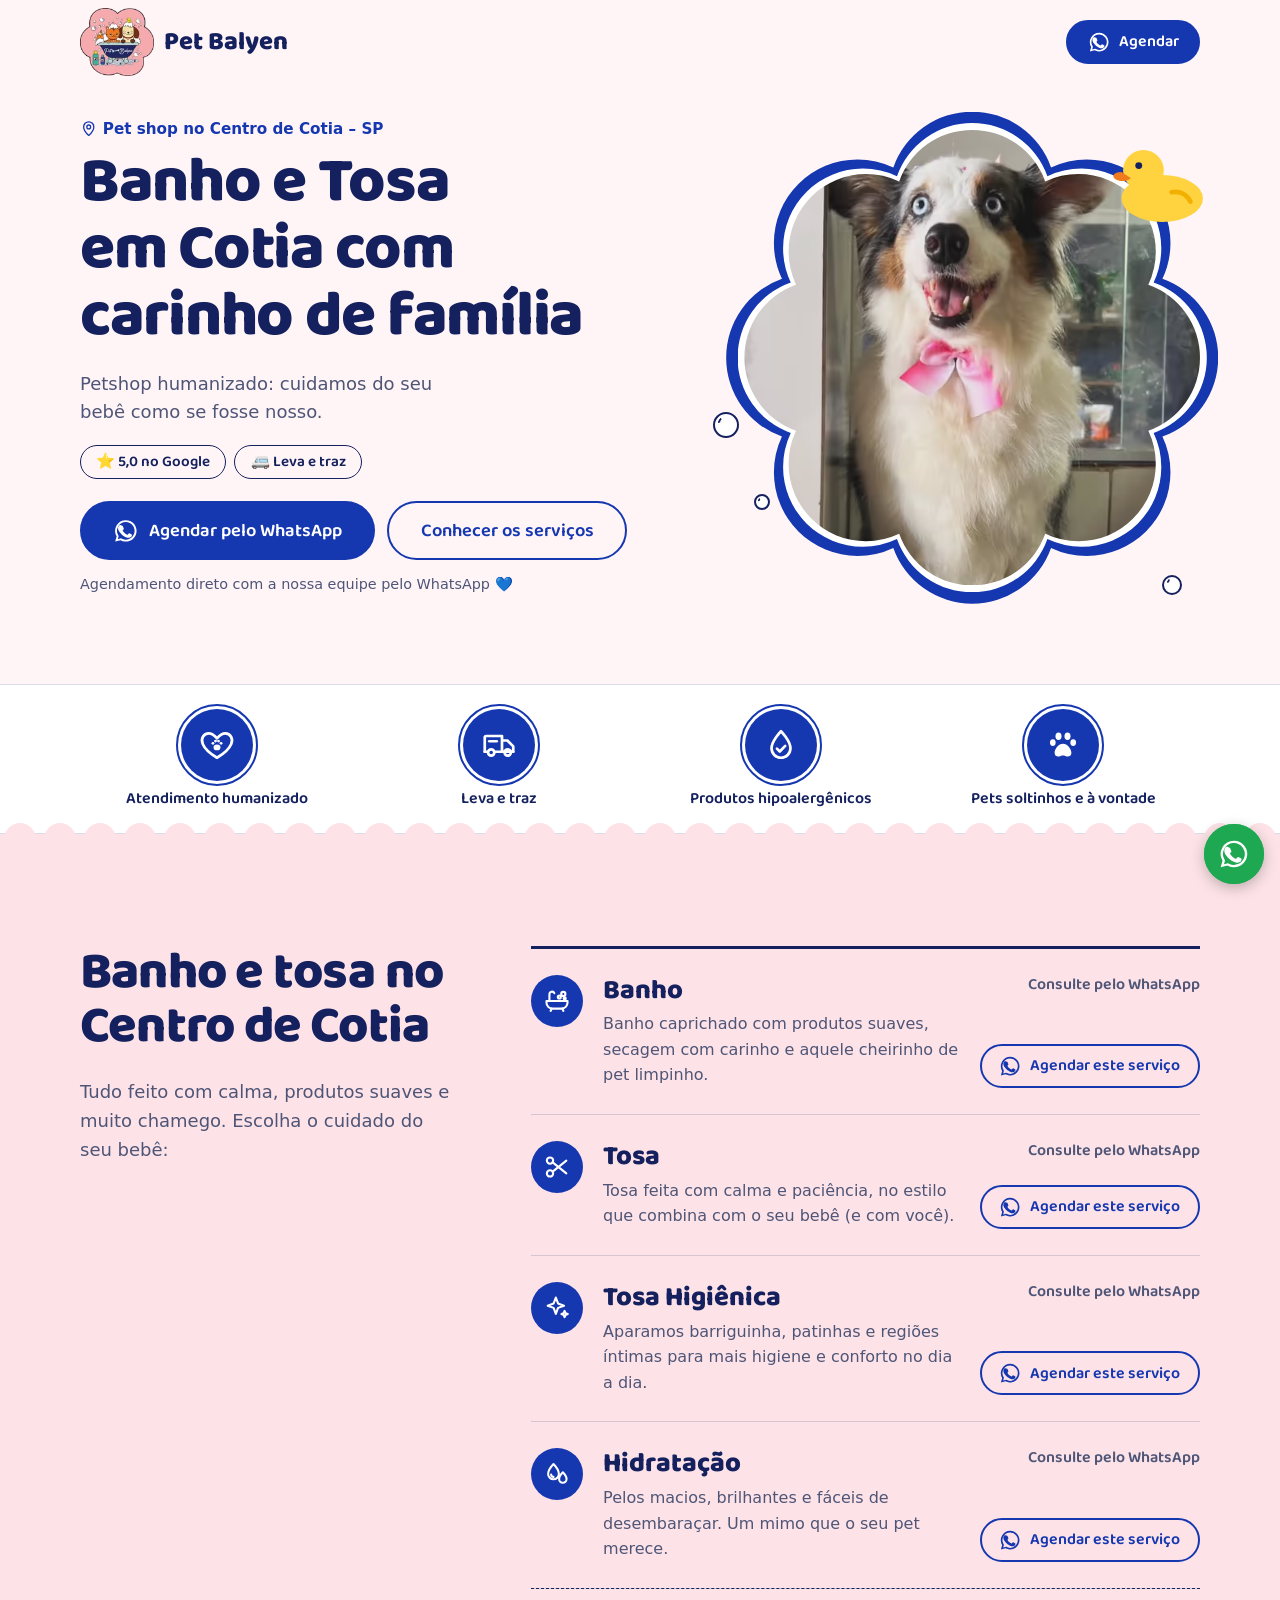
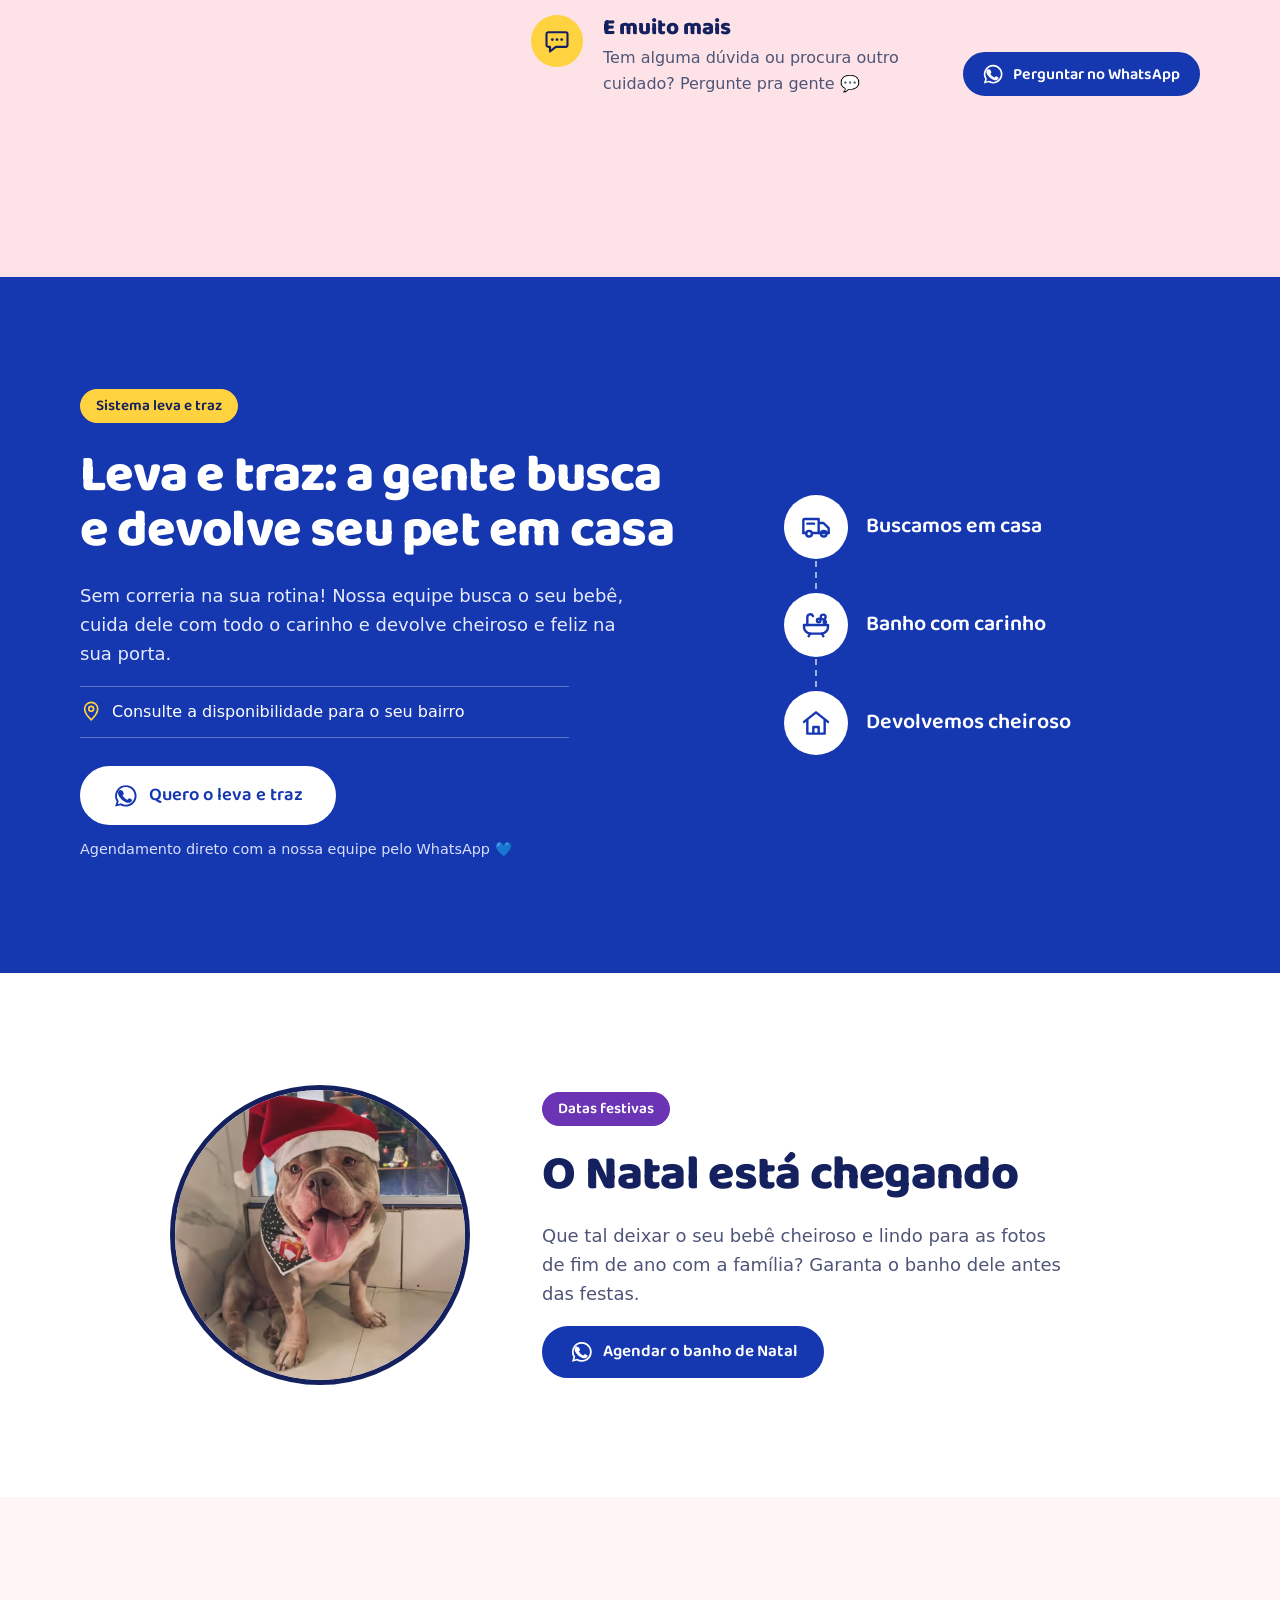
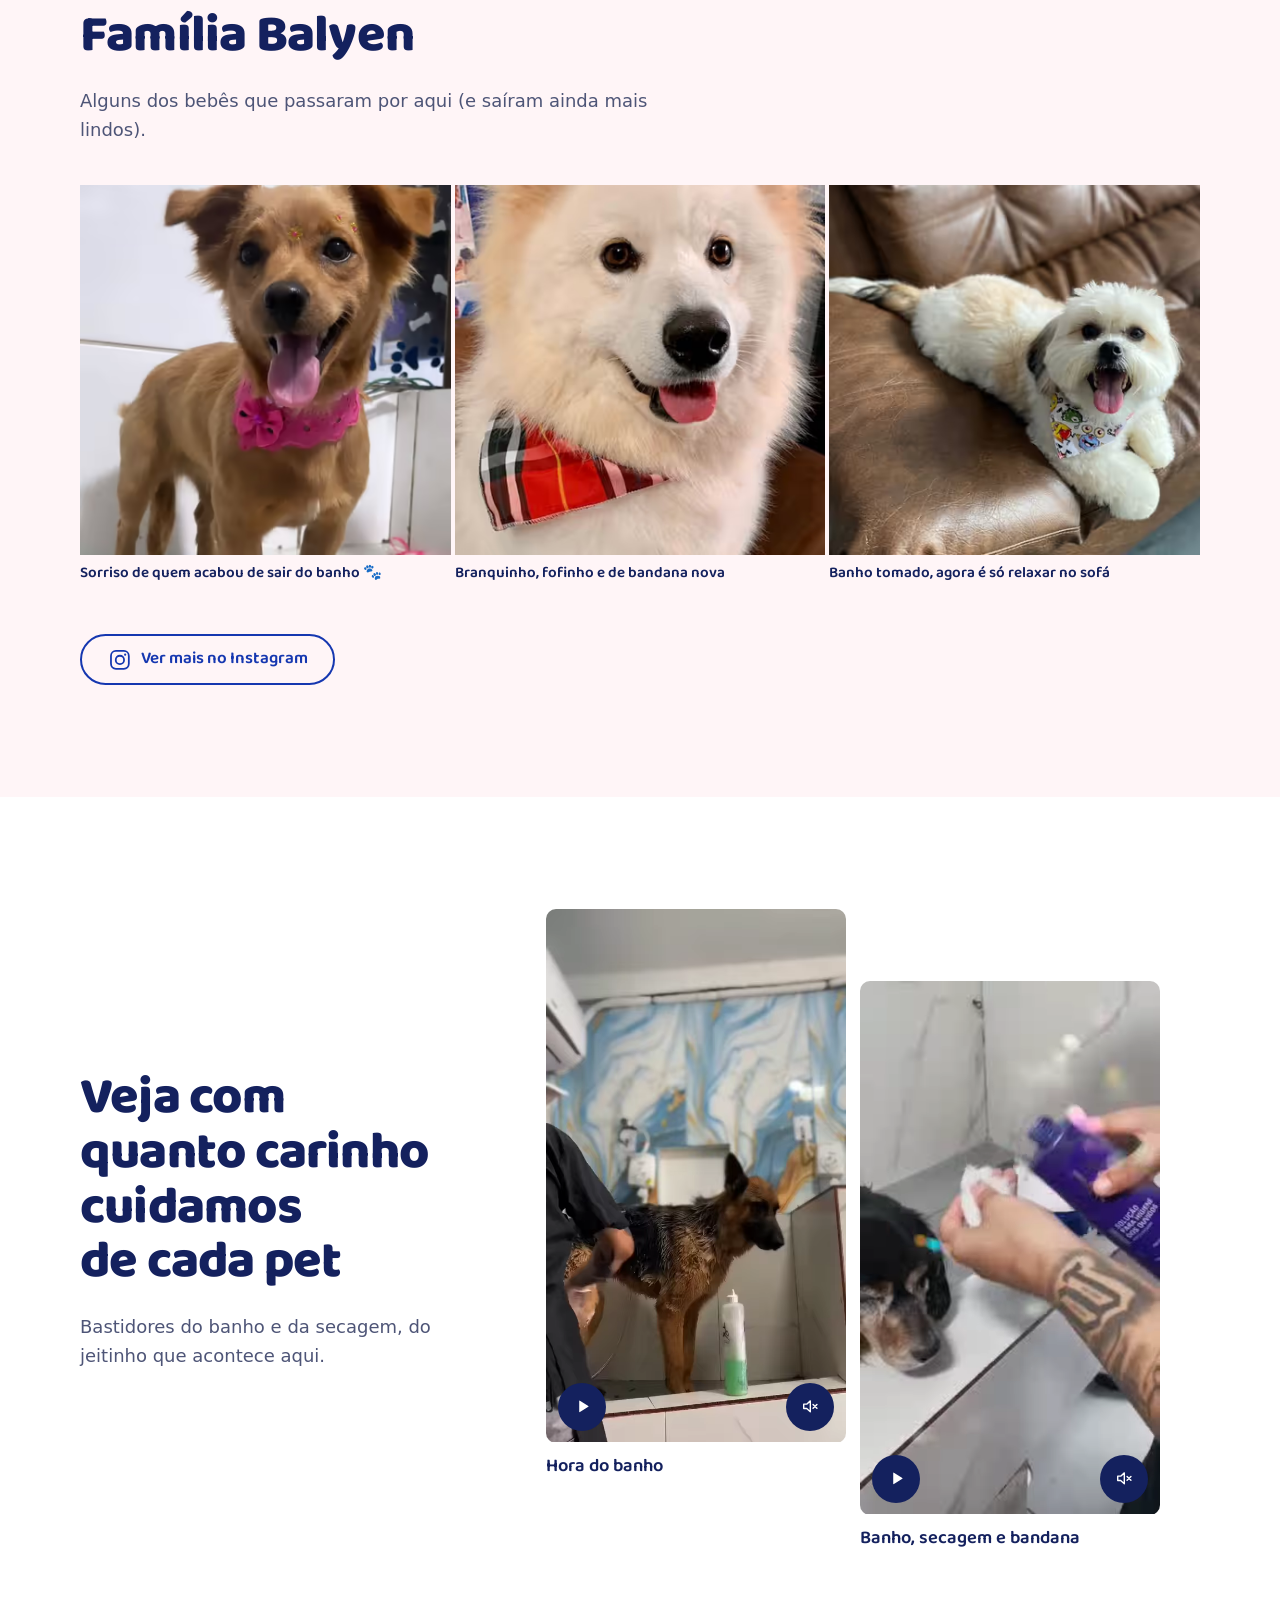
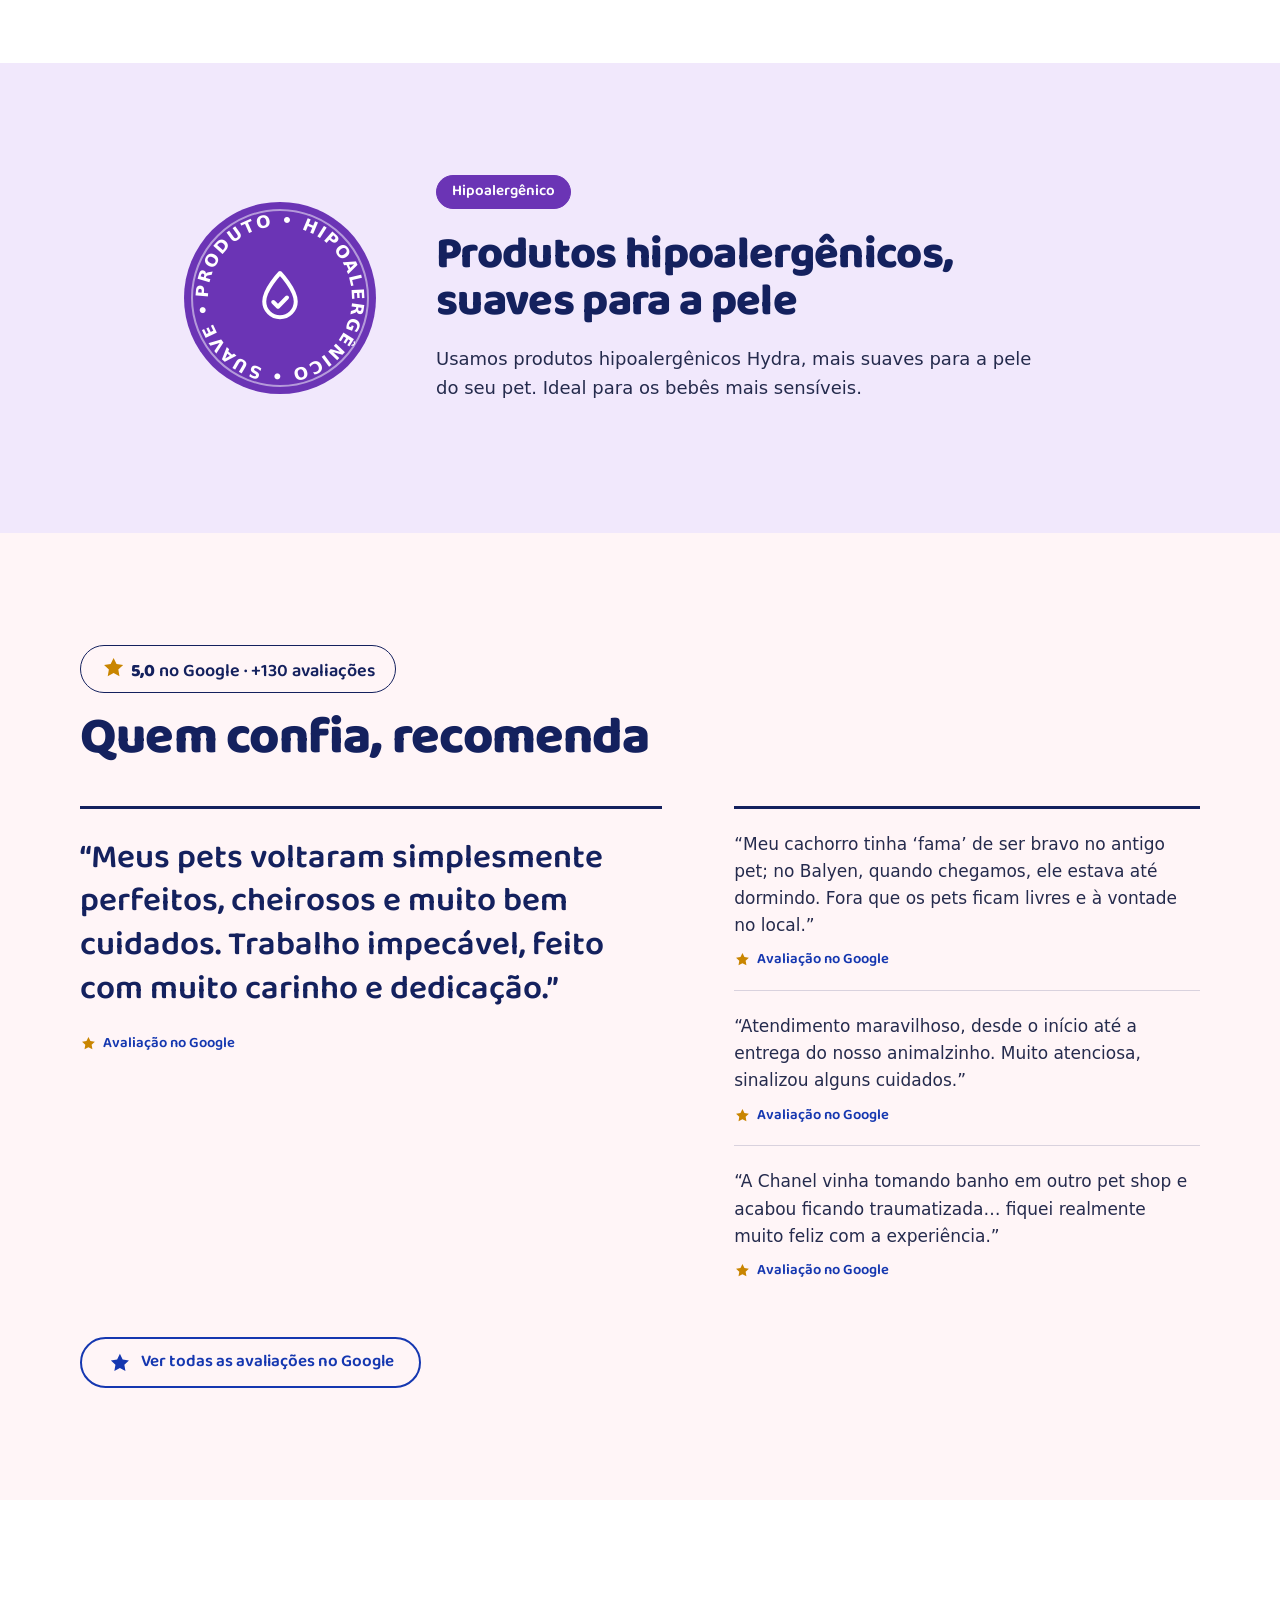
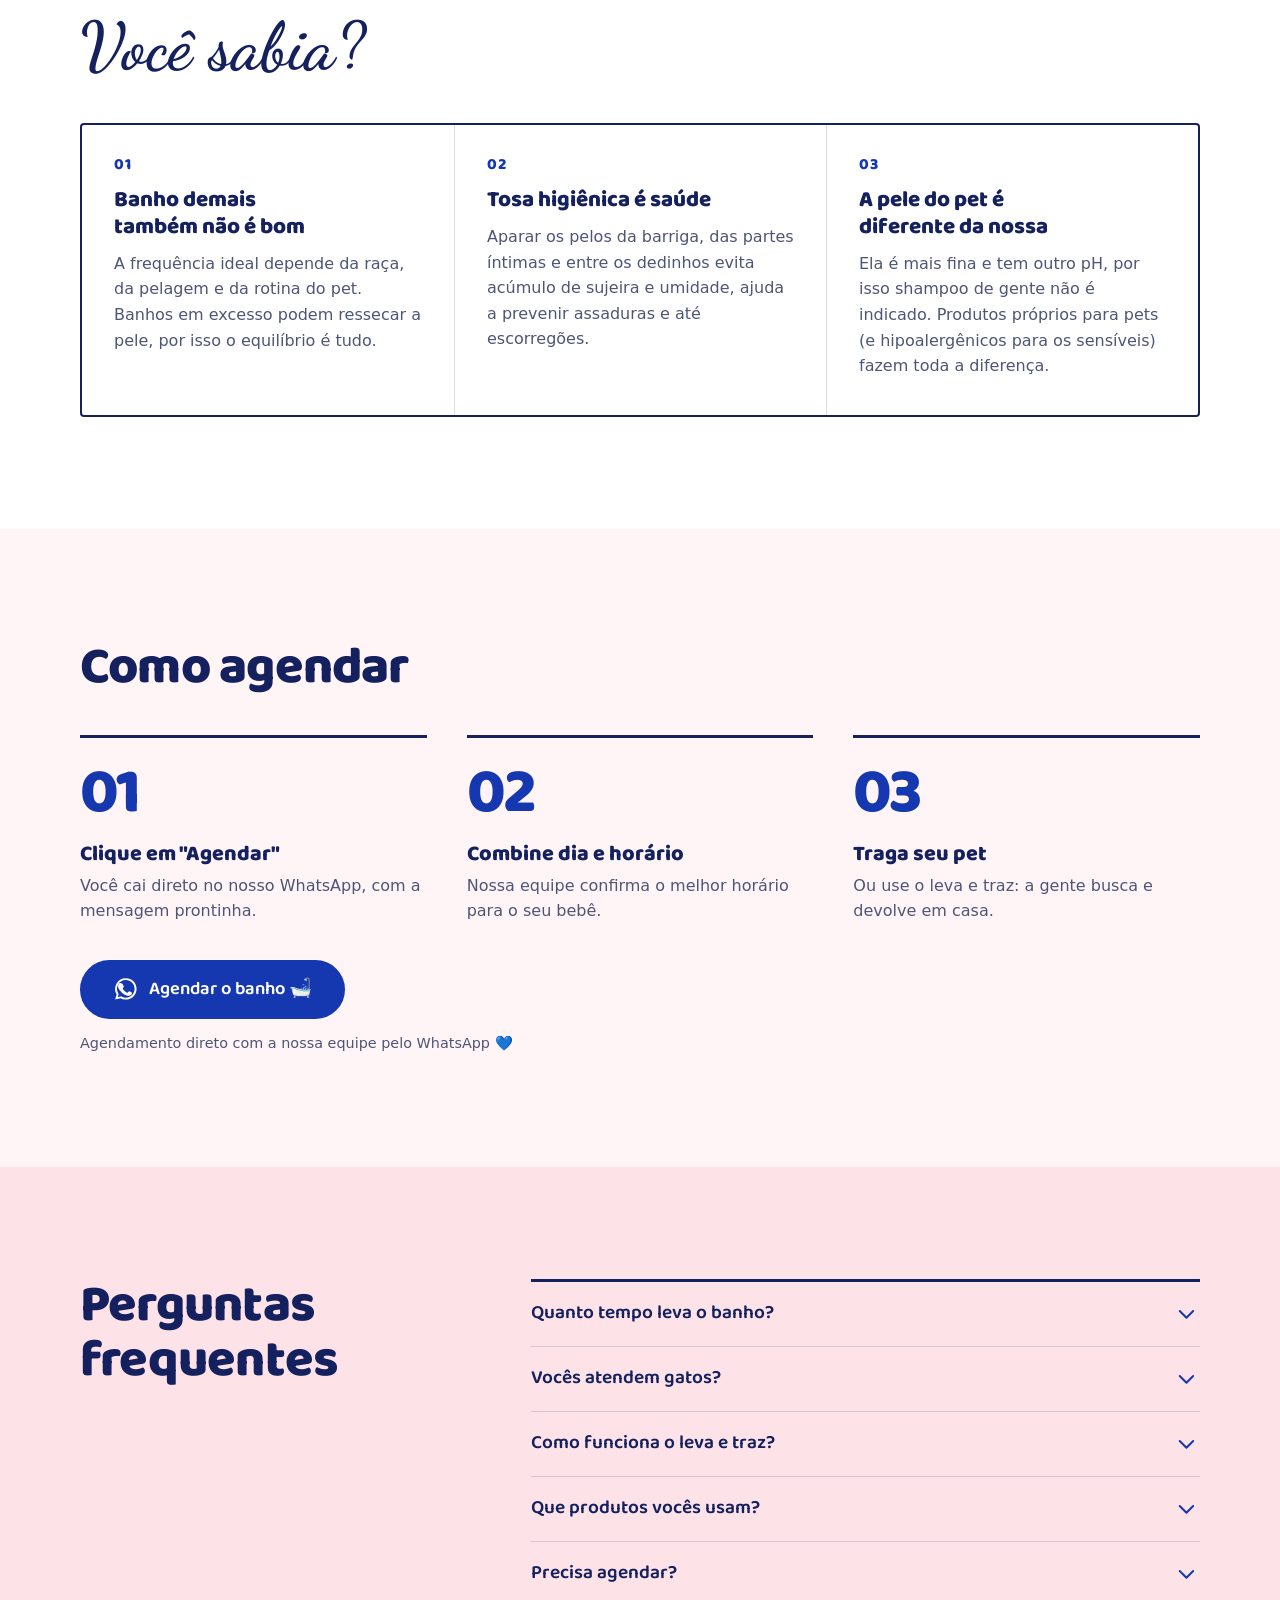
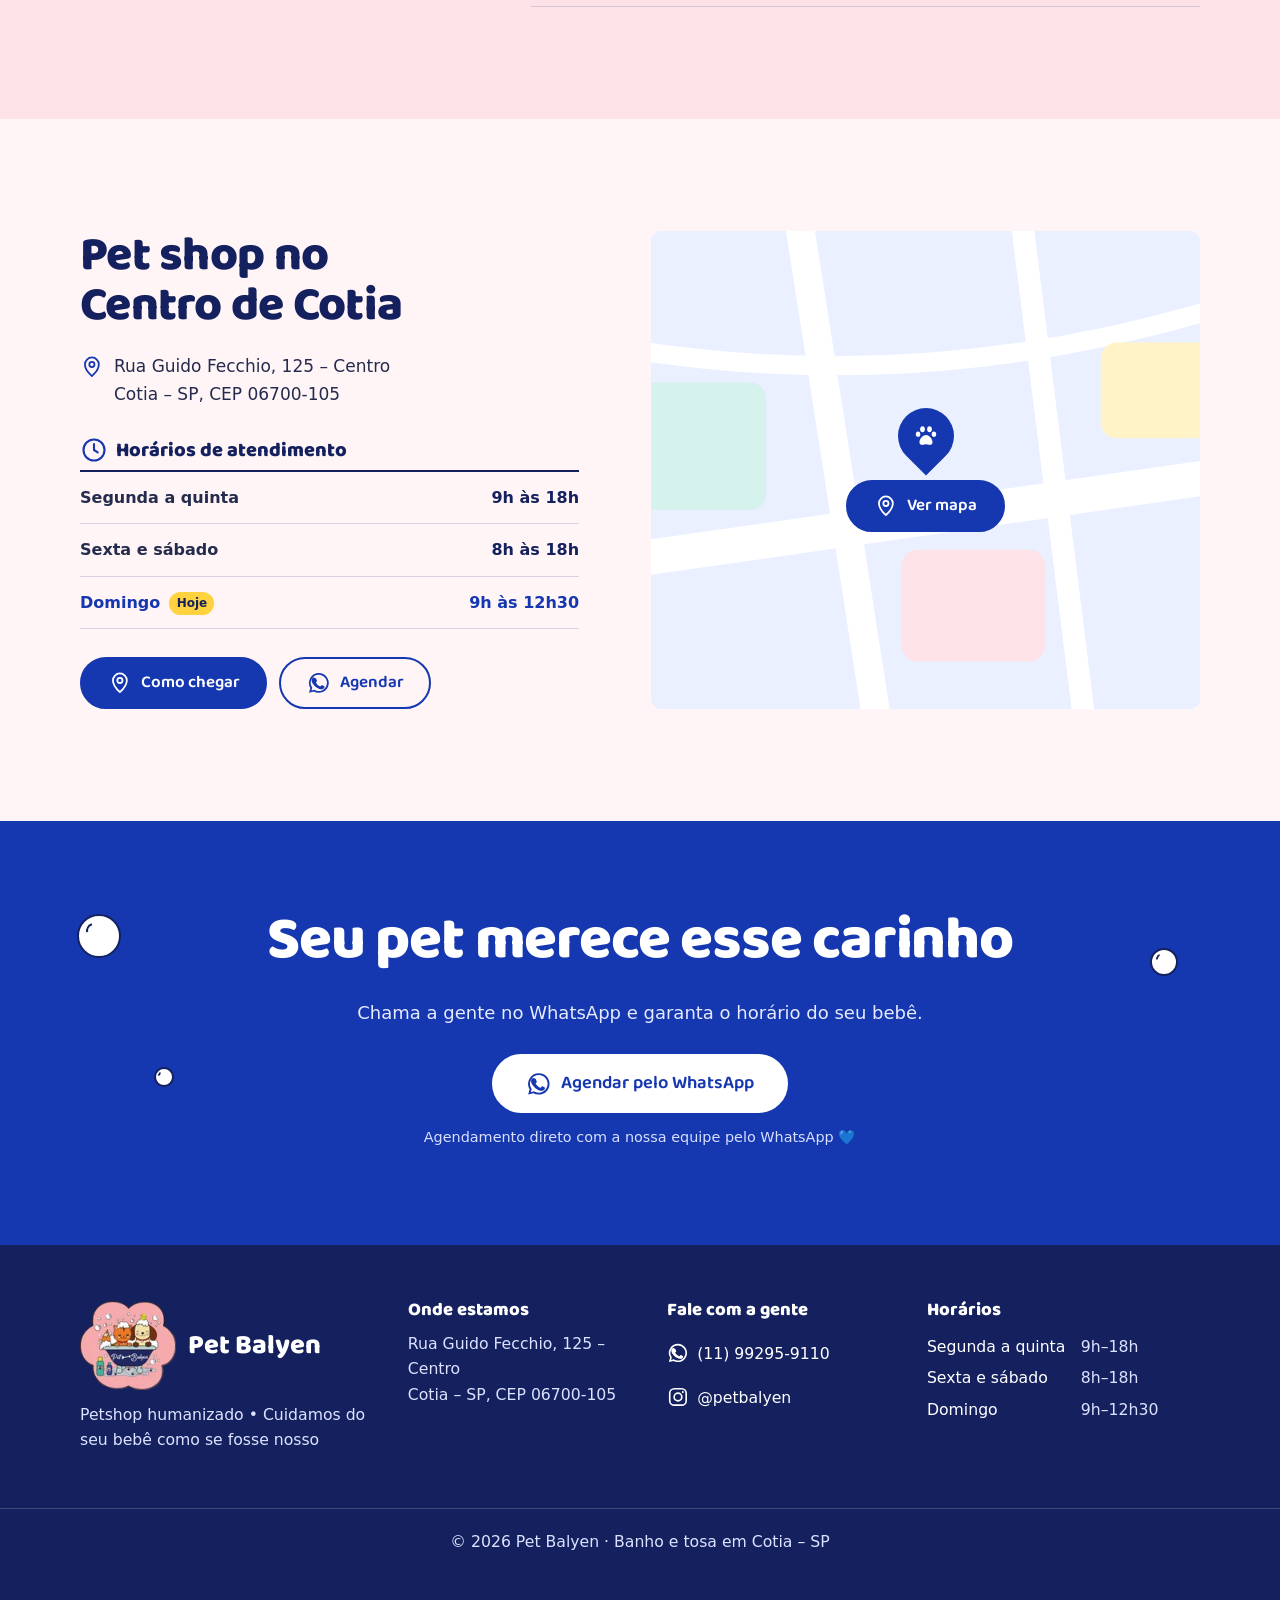
==== commit 3883233b: "fix: volta a versao nos links do CSS e do JS Sem o ?v=, navegadores podiam reusar por ate 24h os arq" ====
--- a/index.html
+++ b/index.html
@@ -176,9 +176,9 @@
     }
   </style>
   <!-- Resto do CSS sem bloquear a renderização -->
-  <link rel="preload" href="style.css" as="style" onload="this.onload=null;this.rel='stylesheet'">
-  <noscript><link rel="stylesheet" href="style.css"></noscript>
-  <script src="script.js" defer></script>
+  <link rel="preload" href="style.css?v=7" as="style" onload="this.onload=null;this.rel='stylesheet'">
+  <noscript><link rel="stylesheet" href="style.css?v=7"></noscript>
+  <script src="script.js?v=7" defer></script>
 
   <!-- Dados estruturados (gerados a partir do CONFIG pelo ferramentas/pre-render.js) -->
   <script type="application/ld+json" id="dados-estruturados">
